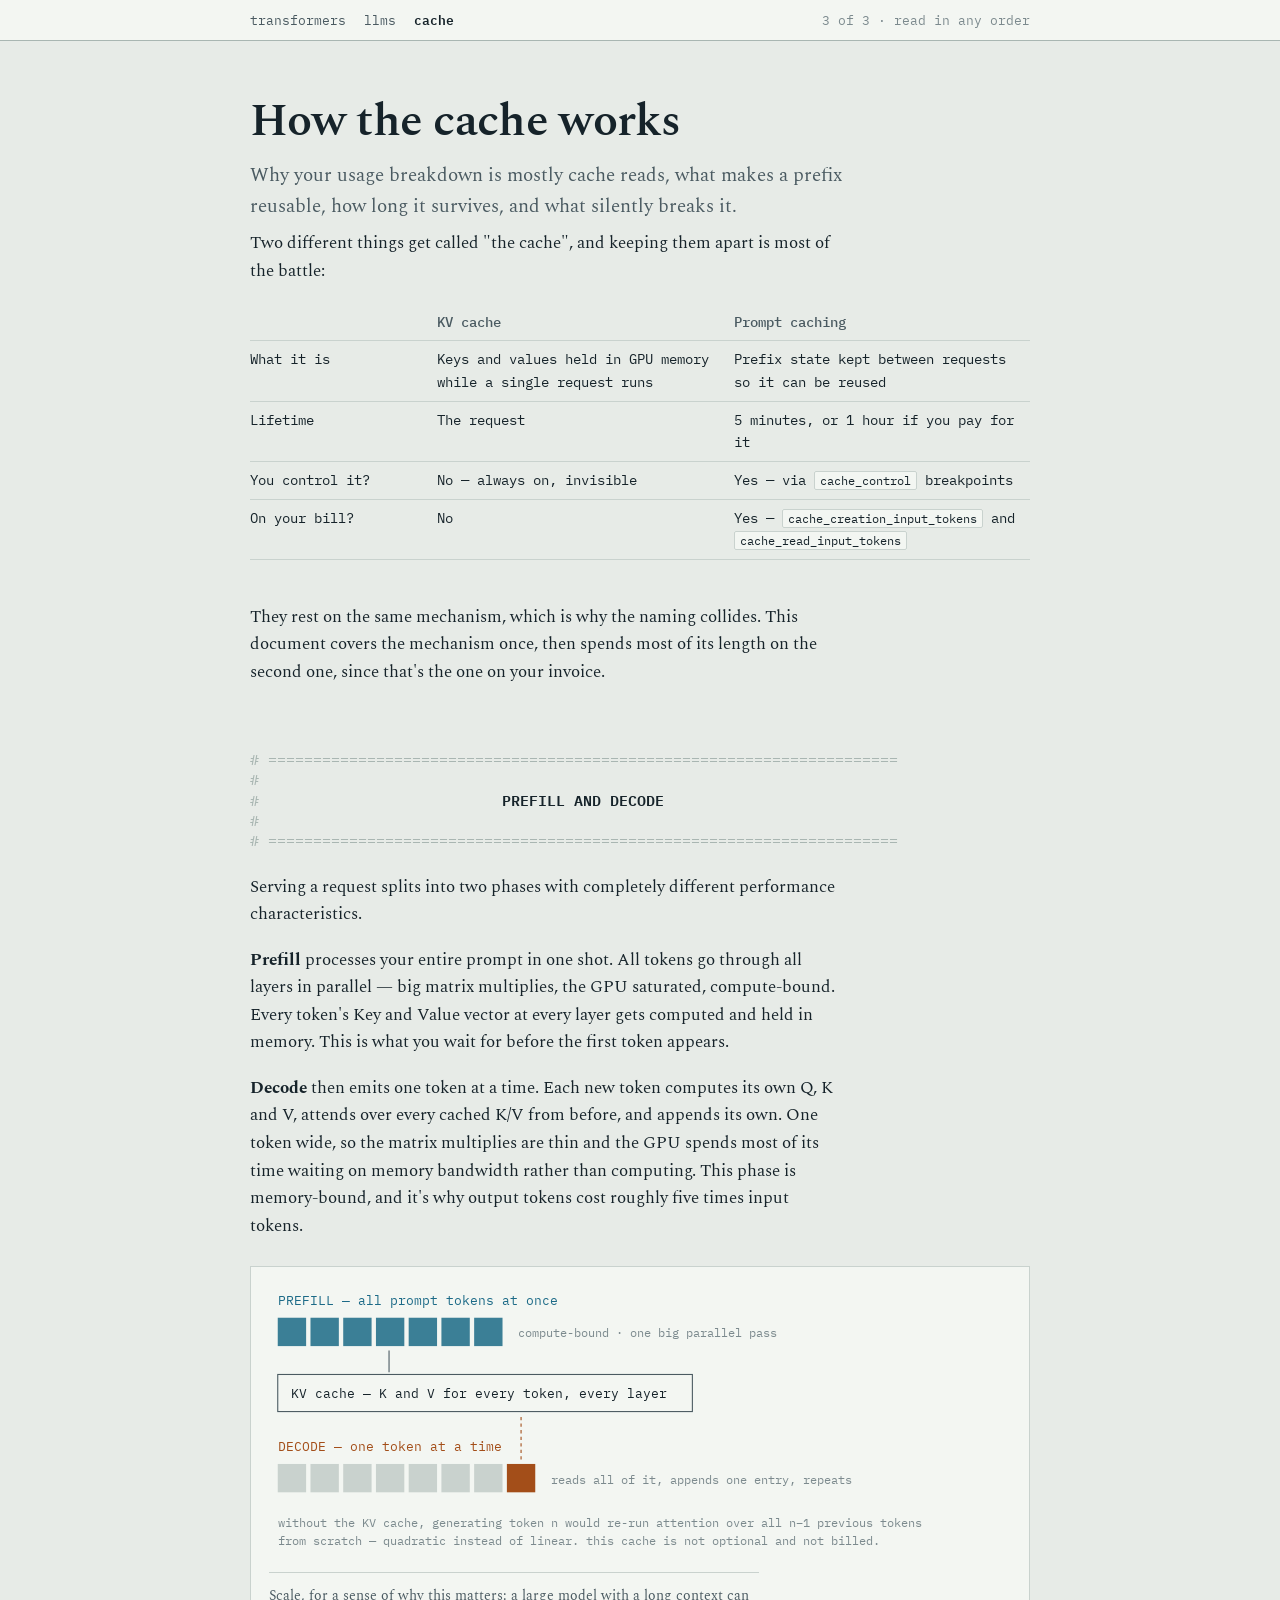
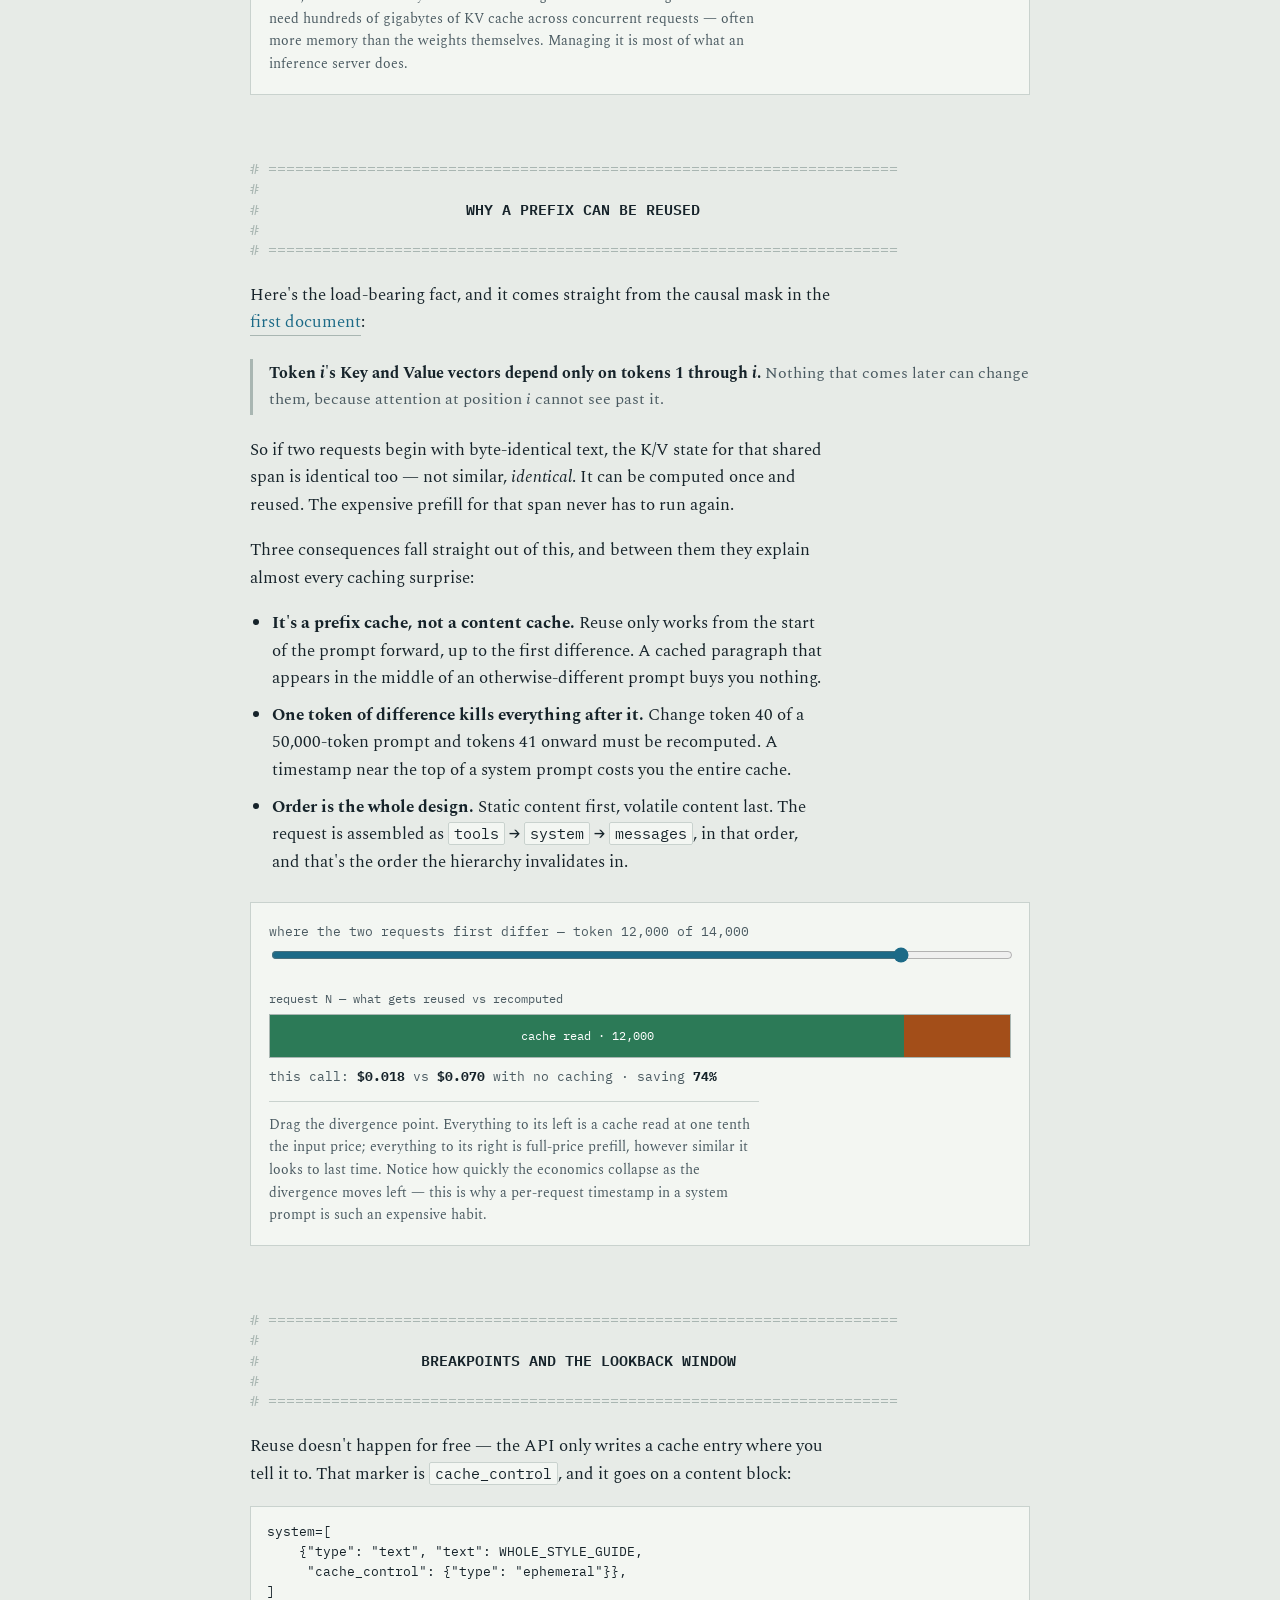
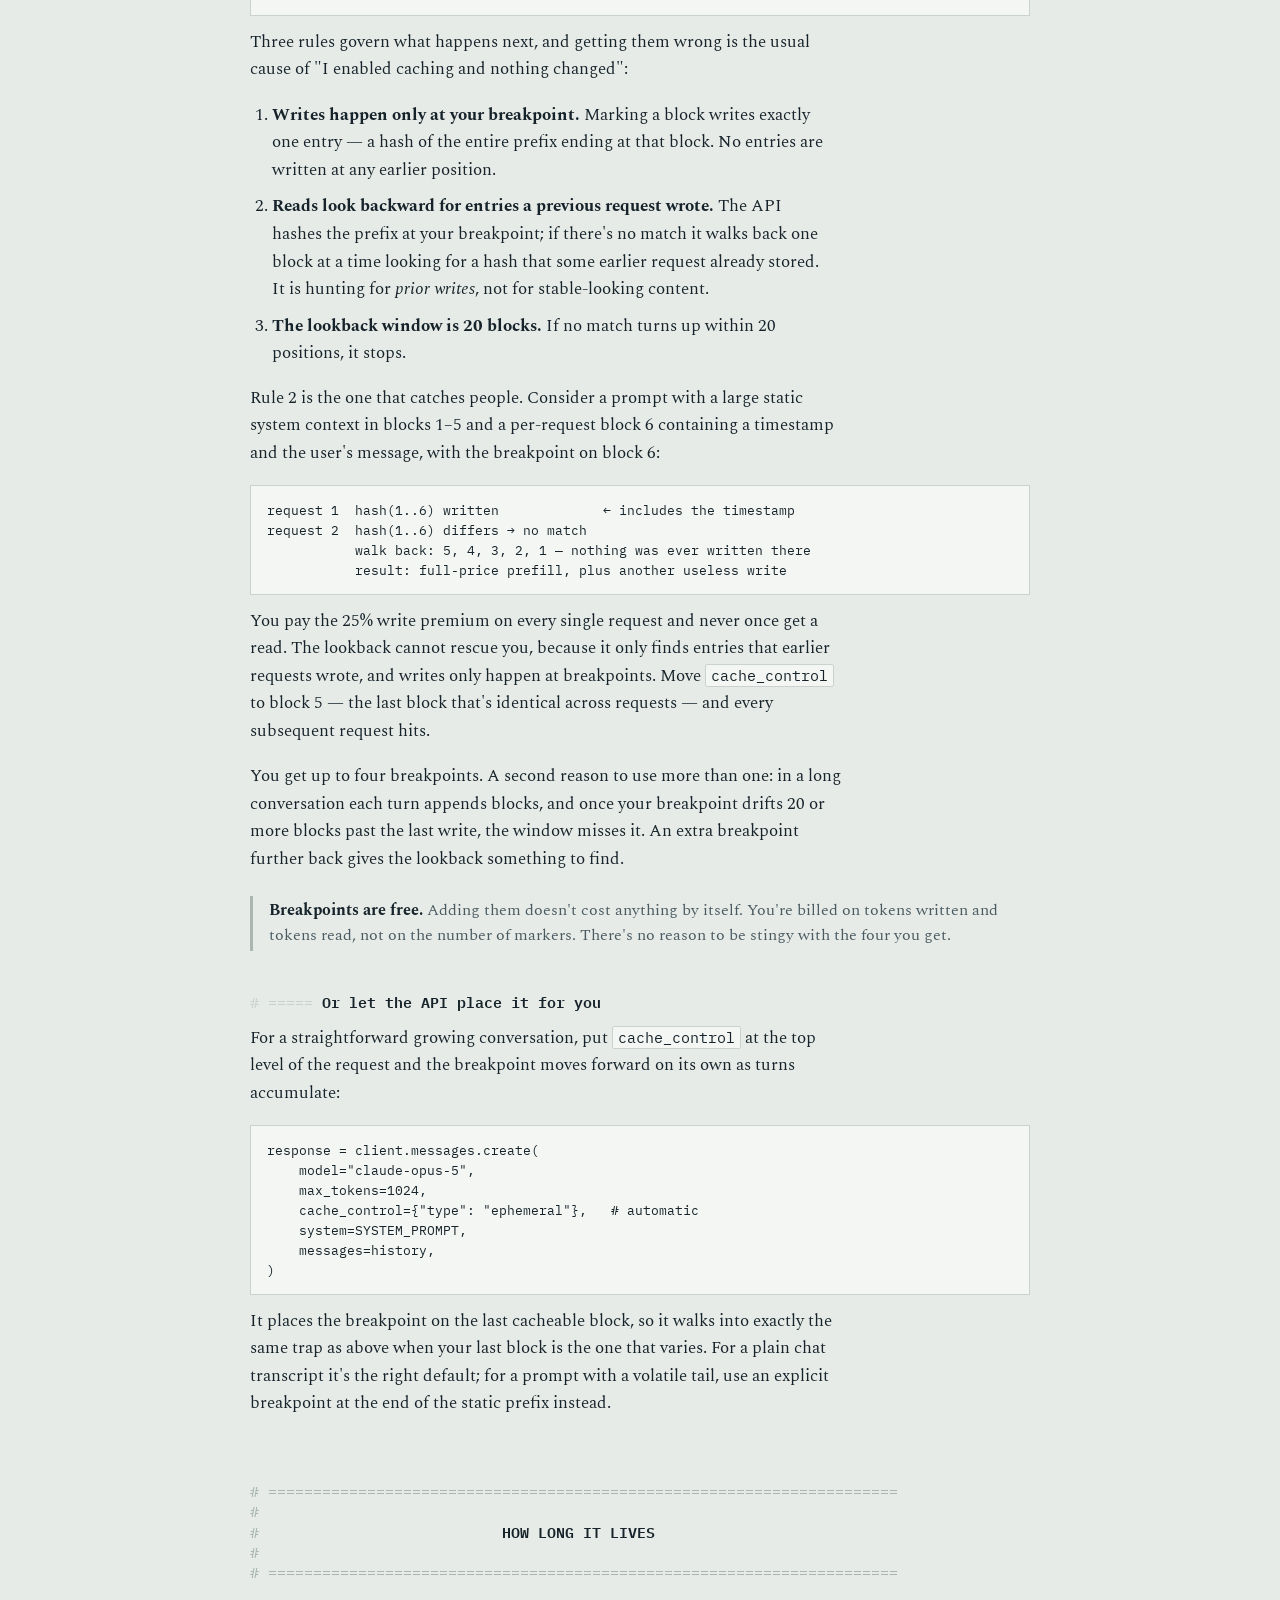
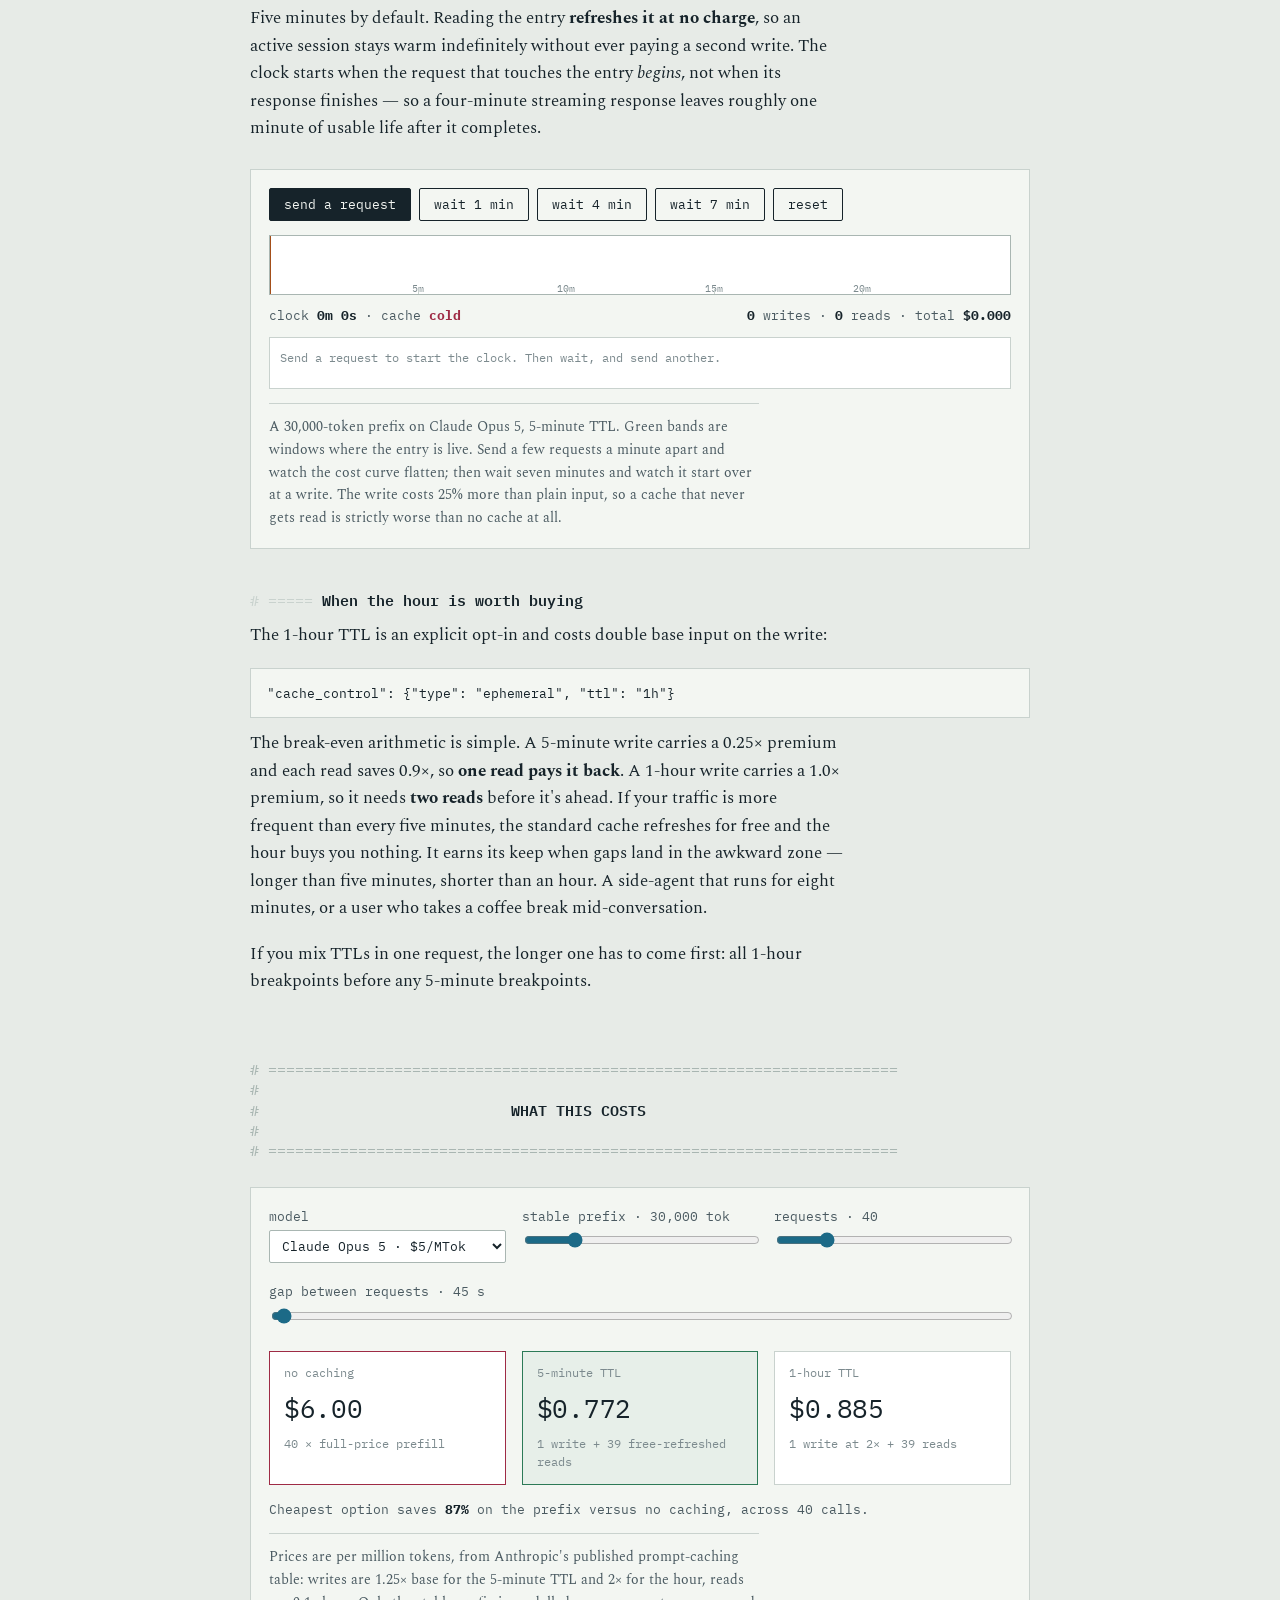
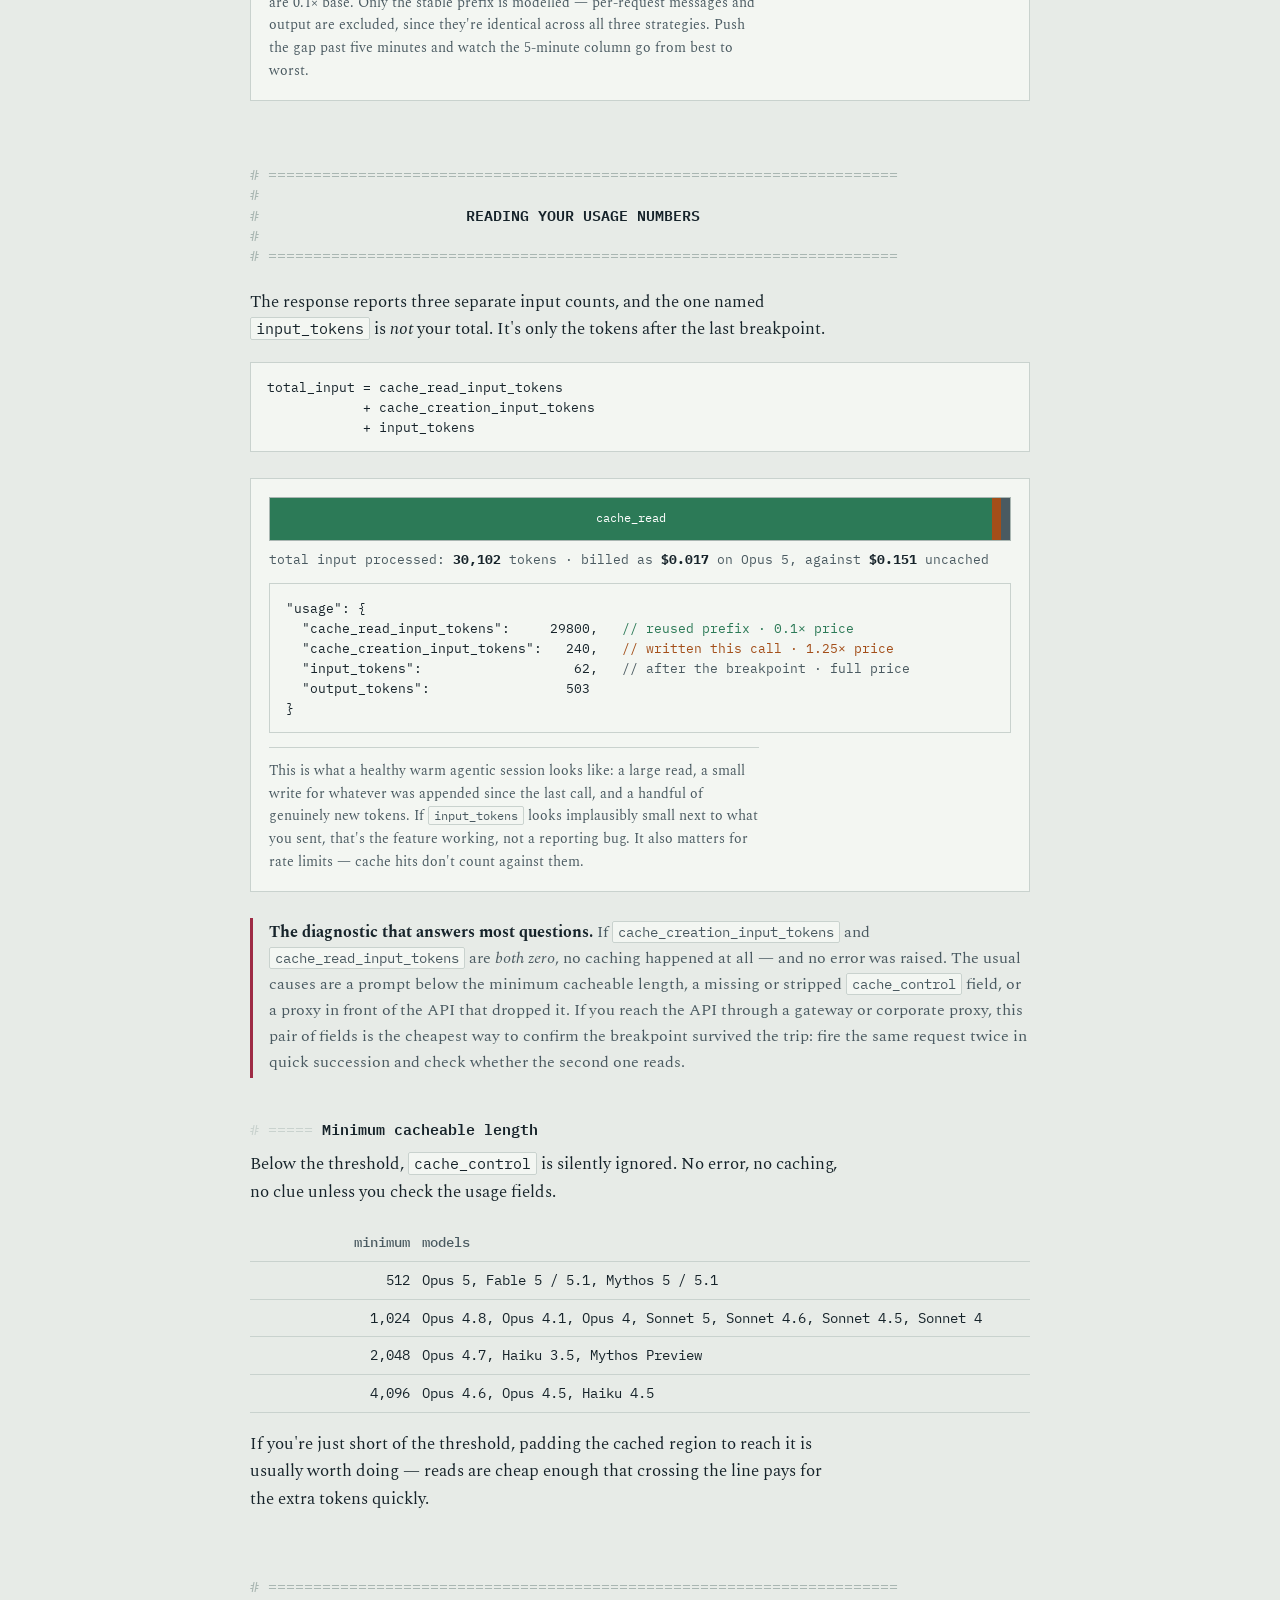
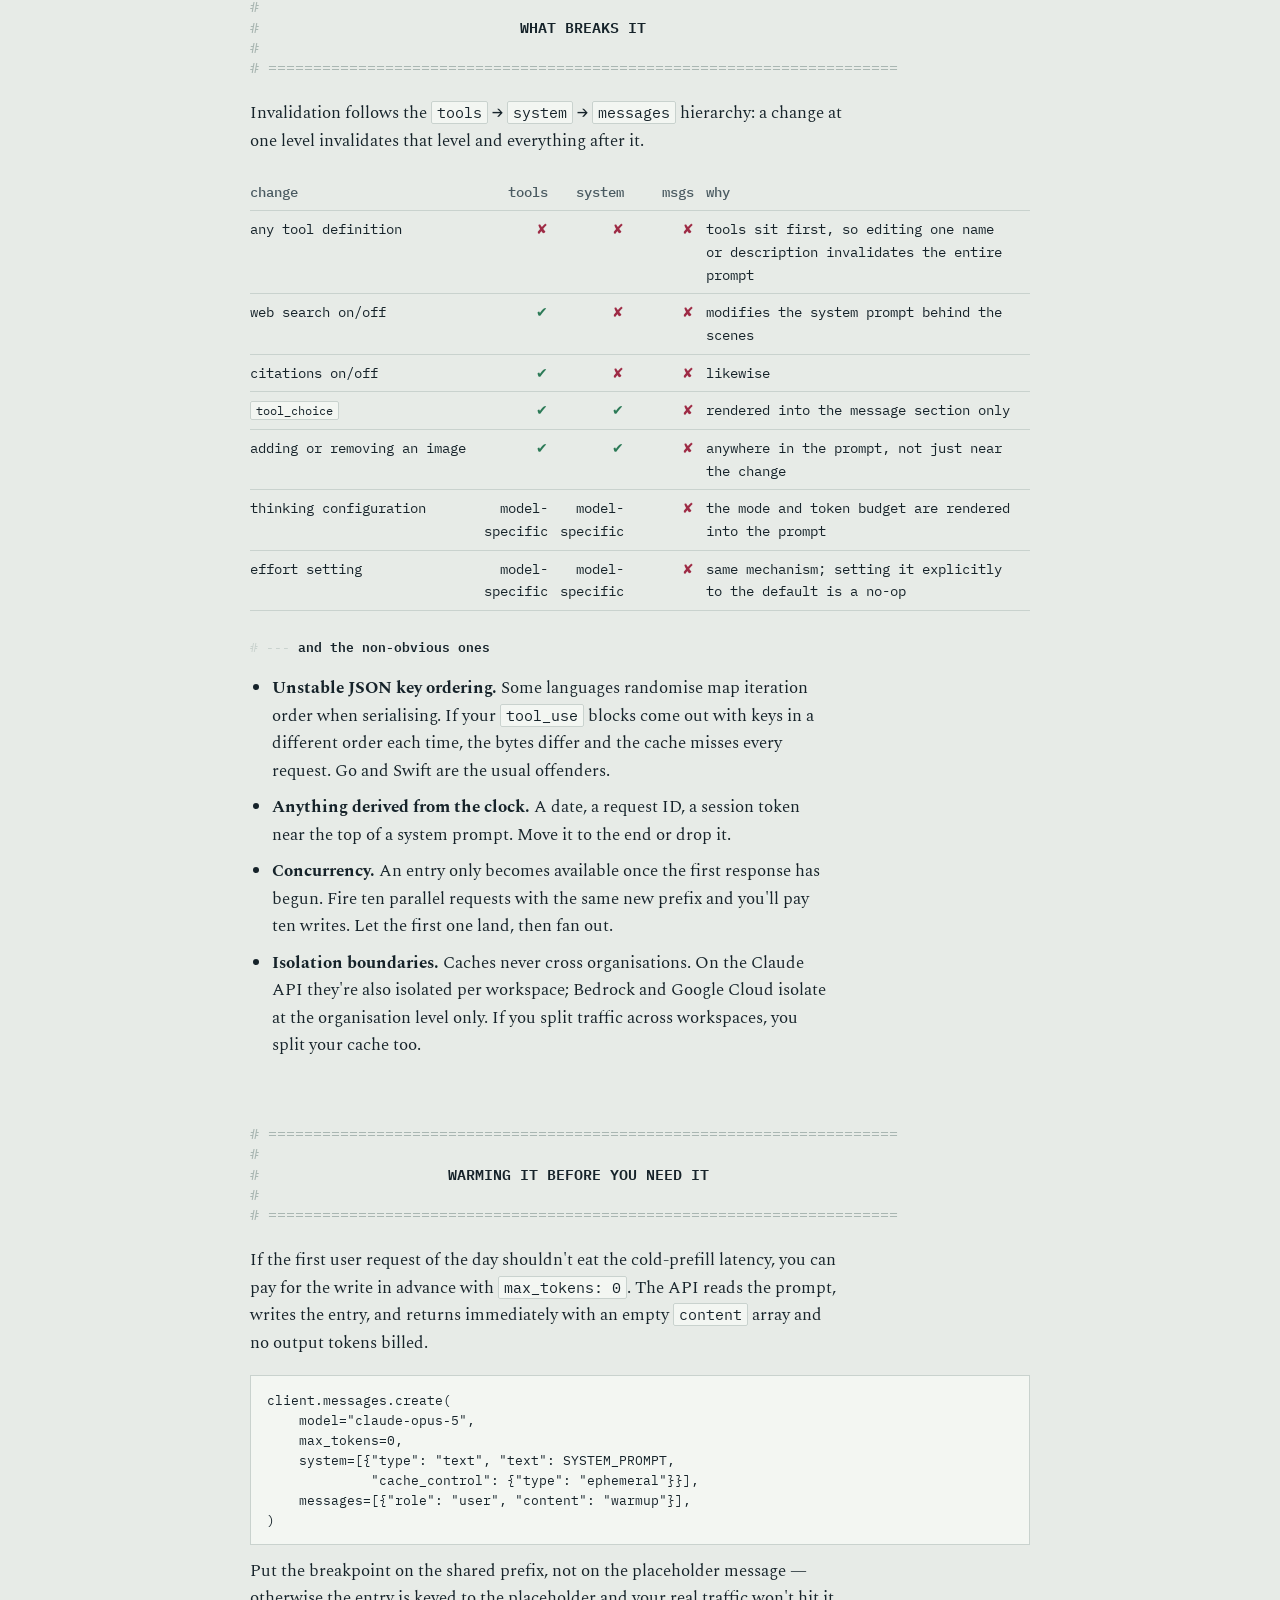
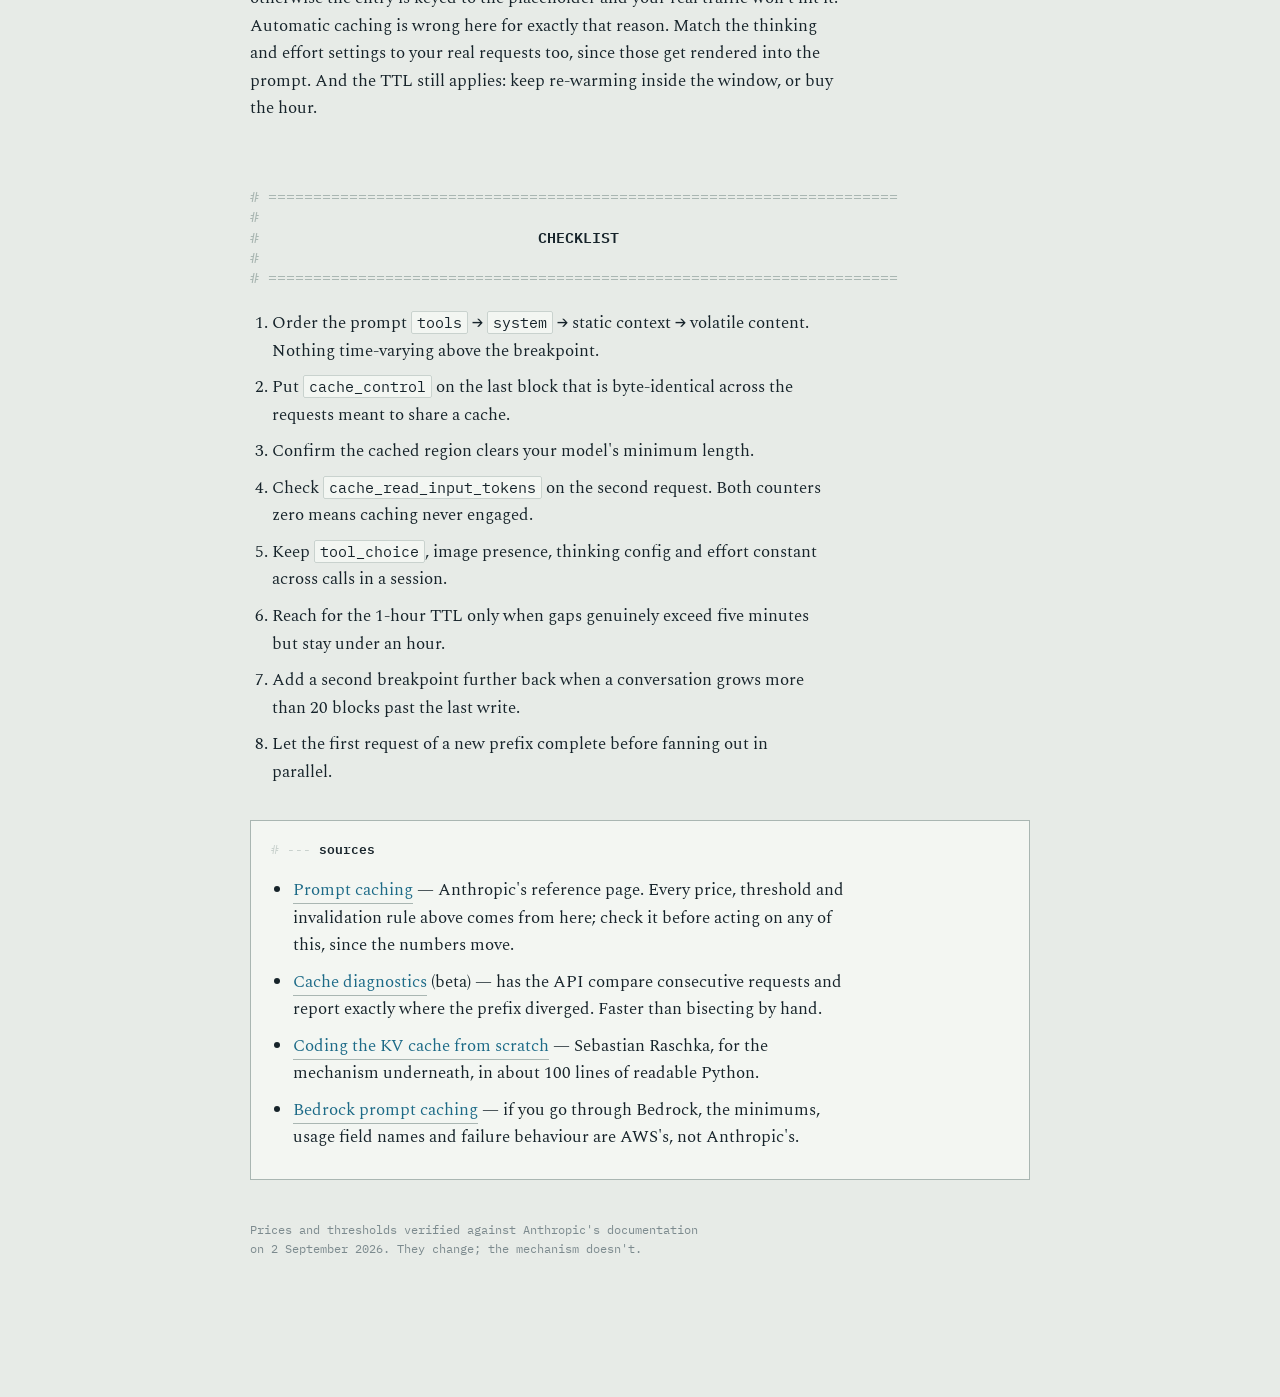
==== cache.html @ 67ba8159 "chore(git): initial commit" ====
<!DOCTYPE html>
<html lang="en">
<head>
<meta charset="utf-8">
<meta name="viewport" content="width=device-width, initial-scale=1">
<title>How the cache works</title>
<link rel="preconnect" href="https://fonts.googleapis.com">
<link rel="preconnect" href="https://fonts.gstatic.com" crossorigin>
<link href="https://fonts.googleapis.com/css2?family=IBM+Plex+Mono:wght@400;500;600&family=Spectral:ital,wght@0,400;0,600;1,400&display=swap" rel="stylesheet">
<style>
:root{
  --paper:#E7EBE7; --card:#F3F6F2; --ink:#16232A; --soft:#4A5A61; --faint:#7C8A8E;
  --rule:#A9B6B2; --rule-2:#C9D2CE;
  --q:#1C6A87; --k:#A34E19; --v:#5A4789; --hit:#2C7A57; --warn:#9E2B45;
}
*{box-sizing:border-box}
html{-webkit-text-size-adjust:100%}
body{margin:0;background:var(--paper);color:var(--ink);font-family:Spectral,"Iowan Old Style",Georgia,serif;font-size:17px;line-height:1.62}
.wrap{max-width:820px;margin:0 auto;padding:0 20px 120px}
a{color:var(--q);text-decoration:none;border-bottom:1px solid var(--rule)}
a:hover{border-bottom-color:var(--q)}
a:focus-visible,button:focus-visible,input:focus-visible,select:focus-visible{outline:2px solid var(--q);outline-offset:2px}
.bar{border-bottom:1px solid var(--rule);background:var(--card);font-family:"IBM Plex Mono",ui-monospace,monospace;font-size:12.5px}
.bar .inner{max-width:820px;margin:0 auto;padding:10px 20px;display:flex;gap:18px;flex-wrap:wrap;align-items:baseline}
.bar a{border:0;color:var(--soft)}
.bar a[aria-current]{color:var(--ink);font-weight:600}
.bar a:hover{color:var(--q)}
.bar .who{margin-left:auto;color:var(--faint)}
header.title{padding:56px 0 8px}
header.title h1{font-size:clamp(30px,6.2vw,46px);line-height:1.08;margin:0 0 14px;font-weight:600;letter-spacing:-.015em}
header.title p.stand{font-size:19px;color:var(--soft);margin:0;max-width:60ch}
.bannerwrap{container-type:inline-size;margin:64px 0 22px}
h2 .art{display:block;font-family:"IBM Plex Mono",ui-monospace,monospace;font-size:clamp(6px,2.24cqw,15px);line-height:1.35;color:var(--rule);white-space:pre;margin:0;font-weight:400}
h2 .art b{color:var(--ink);font-weight:600}
h2{margin:0;font-weight:400}
h3{font-family:"IBM Plex Mono",ui-monospace,monospace;font-weight:600;font-size:14.5px;color:var(--ink);margin:40px 0 10px}
h3::before{content:"# ===== ";color:var(--rule-2);font-weight:400}
h4{font-family:"IBM Plex Mono",ui-monospace,monospace;font-size:13px;font-weight:600;margin:26px 0 8px}
h4::before{content:"# --- ";color:var(--rule-2);font-weight:400}
p{margin:0 0 18px;max-width:66ch}
ul,ol{max-width:64ch;padding-left:22px}
li{margin-bottom:9px}
code{font-family:"IBM Plex Mono",ui-monospace,monospace;font-size:.87em;background:var(--card);padding:1px 5px;border:1px solid var(--rule-2);border-radius:2px}
pre{font-family:"IBM Plex Mono",ui-monospace,monospace;font-size:12.5px;line-height:1.6;background:var(--card);border:1px solid var(--rule-2);padding:14px 16px;overflow-x:auto}
pre code{background:none;border:0;padding:0;font-size:inherit}
.sr{position:absolute;width:1px;height:1px;overflow:hidden;clip:rect(0 0 0 0);white-space:nowrap}
figure{margin:26px 0;background:var(--card);border:1px solid var(--rule-2);padding:18px}
figcaption{font-size:14px;color:var(--soft);margin-top:14px;padding-top:12px;border-top:1px solid var(--rule-2);max-width:70ch}
.mono{font-family:"IBM Plex Mono",ui-monospace,monospace}
.note{border-left:3px solid var(--rule);padding:2px 0 2px 16px;color:var(--soft);font-size:16px;margin:22px 0}
.note strong{color:var(--ink)}
.note.hot{border-left-color:var(--warn)}
.btn{font-family:"IBM Plex Mono",ui-monospace,monospace;font-size:13px;border:1px solid var(--ink);background:var(--ink);color:var(--card);padding:7px 14px;cursor:pointer;border-radius:2px}
.btn.ghost{background:transparent;color:var(--ink)}
.row{display:flex;gap:8px;flex-wrap:wrap;align-items:center;margin-bottom:14px}
label.sl{display:block;font-family:"IBM Plex Mono",ui-monospace,monospace;font-size:12.5px;color:var(--soft);margin-bottom:4px}
input[type=range]{width:100%;accent-color:var(--q)}
select,input[type=number]{font-family:"IBM Plex Mono",ui-monospace,monospace;font-size:13px;padding:6px 8px;border:1px solid var(--rule);background:#fff;border-radius:2px;color:var(--ink)}
table{border-collapse:collapse;width:100%;font-size:14px;font-family:"IBM Plex Mono",ui-monospace,monospace}
th,td{text-align:left;padding:7px 12px 7px 0;border-bottom:1px solid var(--rule-2);vertical-align:top}
th{color:var(--soft);font-weight:500}
td.num,th.num{text-align:right;font-variant-numeric:tabular-nums}
svg{max-width:100%;height:auto;display:block}
@media(prefers-reduced-motion:reduce){*{transition:none!important;animation:none!important}}
.readmore{background:var(--card);border:1px solid var(--rule);padding:18px 20px;margin:34px 0}
.readmore h4{margin-top:0}
.readmore ul{margin-bottom:0}
.grid2{display:grid;grid-template-columns:1fr 1fr;gap:20px}
.grid3{display:grid;grid-template-columns:repeat(3,1fr);gap:16px}
@media(max-width:620px){.grid2,.grid3{grid-template-columns:1fr}}
.tblscroll{overflow-x:auto;-webkit-overflow-scrolling:touch;margin-bottom:18px}
@media(max-width:660px){table{font-size:12.5px;min-width:440px}}

/* prefix strip */
.strip{display:flex;height:44px;border:1px solid var(--rule);font-family:"IBM Plex Mono",ui-monospace,monospace;font-size:11.5px;margin-bottom:8px}
.strip div{display:flex;align-items:center;justify-content:center;overflow:hidden;white-space:nowrap;color:#fff;transition:flex-grow .25s ease}
.striplbl{font-family:"IBM Plex Mono",ui-monospace,monospace;font-size:12px;color:var(--soft);margin-bottom:6px}

/* ttl sim */
.tl{position:relative;height:60px;border:1px solid var(--rule);background:#fff;overflow:hidden;margin-bottom:10px}
.tl .warm{position:absolute;top:0;bottom:0;background:rgba(44,122,87,.16)}
.tl .ev{position:absolute;top:0;bottom:0;width:2px;background:var(--ink)}
.tl .ev.miss{background:var(--warn)}
.tl .ev.hit{background:var(--hit)}
.tl .now{position:absolute;top:0;bottom:0;width:1px;background:var(--k)}
.tl .axis{position:absolute;bottom:0;left:0;right:0;height:15px;font-family:"IBM Plex Mono",monospace;font-size:10px;color:var(--faint)}
.tl .axis span{position:absolute;top:2px;transform:translateX(-50%)}
.tl .axis i{position:absolute;bottom:0;width:1px;height:5px;background:var(--rule-2)}
.log{font-family:"IBM Plex Mono",ui-monospace,monospace;font-size:12px;min-height:52px;max-height:150px;overflow-y:auto;border:1px solid var(--rule-2);background:#fff;padding:8px 10px;color:var(--faint)}
.log div{padding:2px 0;border-bottom:1px solid #EEF2EE}
.log .h{color:var(--hit)}
.log .m{color:var(--warn)}
.stat{font-family:"IBM Plex Mono",ui-monospace,monospace;font-size:12.5px;color:var(--soft)}
.stat b{color:var(--ink);font-variant-numeric:tabular-nums}
.big{font-family:"IBM Plex Mono",ui-monospace,monospace;font-size:26px;font-variant-numeric:tabular-nums;letter-spacing:-.01em}
.kpi{border:1px solid var(--rule-2);background:#fff;padding:12px 14px}
.kpi .lab{font-family:"IBM Plex Mono",ui-monospace,monospace;font-size:11.5px;color:var(--faint);margin-bottom:4px}
.kpi.win{border-color:var(--hit);background:rgba(44,122,87,.06)}
.kpi.bad{border-color:var(--warn)}
mark{background:rgba(44,122,87,.22);color:inherit;padding:0 2px}
mark.f{background:rgba(163,78,25,.22)}
</style>
</head>
<body>

<nav class="bar"><div class="inner">
  <a href="transformers.html">transformers</a>
  <a href="llms.html">llms</a>
  <a href="cache.html" aria-current="page">cache</a>
  <span class="who">3 of 3 &#183; read in any order</span>
</div></nav>

<div class="wrap">

<header class="title">
  <h1>How the cache works</h1>
  <p class="stand">Why your usage breakdown is mostly cache reads, what makes a prefix reusable, how long it survives, and what silently breaks it.</p>
</header>

<p>Two different things get called "the cache", and keeping them apart is most of the battle:</p>

<table style="margin-bottom:26px">
<thead><tr><th style="width:24%"></th><th style="width:38%">KV cache</th><th>Prompt caching</th></tr></thead>
<tbody>
<tr><td>What it is</td><td>Keys and values held in GPU memory while a single request runs</td><td>Prefix state kept between requests so it can be reused</td></tr>
<tr><td>Lifetime</td><td>The request</td><td>5 minutes, or 1 hour if you pay for it</td></tr>
<tr><td>You control it?</td><td>No &#8212; always on, invisible</td><td>Yes &#8212; via <code>cache_control</code> breakpoints</td></tr>
<tr><td>On your bill?</td><td>No</td><td>Yes &#8212; <code>cache_creation_input_tokens</code> and <code>cache_read_input_tokens</code></td></tr>
</tbody>
</table>

<p>They rest on the same mechanism, which is why the naming collides. This document covers the mechanism once, then spends most of its length on the second one, since that's the one on your invoice.</p>

<div class="bannerwrap"><h2>
<span class="sr">Prefill and decode</span>
<span class="art" aria-hidden="true"></span></h2></div>

<p>Serving a request splits into two phases with completely different performance characteristics.</p>

<p><strong>Prefill</strong> processes your entire prompt in one shot. All tokens go through all layers in parallel — big matrix multiplies, the GPU saturated, compute-bound. Every token's Key and Value vector at every layer gets computed and held in memory. This is what you wait for before the first token appears.</p>

<p><strong>Decode</strong> then emits one token at a time. Each new token computes its own Q, K and V, attends over every cached K/V from before, and appends its own. One token wide, so the matrix multiplies are thin and the GPU spends most of its time waiting on memory bandwidth rather than computing. This phase is memory-bound, and it's why output tokens cost roughly five times input tokens.</p>

<figure>
<svg viewBox="0 0 680 250" role="img" aria-label="Prefill processes the whole prompt in parallel and fills the KV cache; decode then generates one token at a time reading from it">
  <text x="8" y="18" font-family="IBM Plex Mono, monospace" font-size="12" fill="#1C6A87">PREFILL &#8212; all prompt tokens at once</text>
  <g>
    <rect x="8" y="30" width="26" height="26" fill="#1C6A87" opacity=".85"/>
    <rect x="38" y="30" width="26" height="26" fill="#1C6A87" opacity=".85"/>
    <rect x="68" y="30" width="26" height="26" fill="#1C6A87" opacity=".85"/>
    <rect x="98" y="30" width="26" height="26" fill="#1C6A87" opacity=".85"/>
    <rect x="128" y="30" width="26" height="26" fill="#1C6A87" opacity=".85"/>
    <rect x="158" y="30" width="26" height="26" fill="#1C6A87" opacity=".85"/>
    <rect x="188" y="30" width="26" height="26" fill="#1C6A87" opacity=".85"/>
  </g>
  <text x="228" y="48" font-family="IBM Plex Mono, monospace" font-size="11" fill="#7C8A8E">compute-bound &#183; one big parallel pass</text>

  <path d="M110,60 L110,80" stroke="#4A5A61" fill="none"/>
  <rect x="8" y="82" width="380" height="34" fill="#F3F6F2" stroke="#4A5A61"/>
  <text x="20" y="104" font-family="IBM Plex Mono, monospace" font-size="12" fill="#16232A">KV cache &#8212; K and V for every token, every layer</text>

  <text x="8" y="152" font-family="IBM Plex Mono, monospace" font-size="12" fill="#A34E19">DECODE &#8212; one token at a time</text>
  <g>
    <rect x="8" y="164" width="26" height="26" fill="#C9D2CE"/>
    <rect x="38" y="164" width="26" height="26" fill="#C9D2CE"/>
    <rect x="68" y="164" width="26" height="26" fill="#C9D2CE"/>
    <rect x="98" y="164" width="26" height="26" fill="#C9D2CE"/>
    <rect x="128" y="164" width="26" height="26" fill="#C9D2CE"/>
    <rect x="158" y="164" width="26" height="26" fill="#C9D2CE"/>
    <rect x="188" y="164" width="26" height="26" fill="#C9D2CE"/>
    <rect x="218" y="164" width="26" height="26" fill="#A34E19"/>
  </g>
  <path d="M231,160 L231,120" stroke="#A34E19" fill="none" stroke-dasharray="3 3"/>
  <text x="258" y="182" font-family="IBM Plex Mono, monospace" font-size="11" fill="#7C8A8E">reads all of it, appends one entry, repeats</text>
  <text x="8" y="222" font-family="IBM Plex Mono, monospace" font-size="11" fill="#7C8A8E">without the KV cache, generating token n would re-run attention over all n&#8722;1 previous tokens</text>
  <text x="8" y="238" font-family="IBM Plex Mono, monospace" font-size="11" fill="#7C8A8E">from scratch &#8212; quadratic instead of linear. this cache is not optional and not billed.</text>
</svg>
<figcaption>Scale, for a sense of why this matters: a large model with a long context can need hundreds of gigabytes of KV cache across concurrent requests &#8212; often more memory than the weights themselves. Managing it is most of what an inference server does.</figcaption>
</figure>

<div class="bannerwrap"><h2>
<span class="sr">Why a prefix can be reused</span>
<span class="art" aria-hidden="true"></span></h2></div>

<p>Here's the load-bearing fact, and it comes straight from the causal mask in the <a href="transformers.html">first document</a>:</p>

<div class="note"><strong>Token <em>i</em>'s Key and Value vectors depend only on tokens 1 through <em>i</em>.</strong> Nothing that comes later can change them, because attention at position <em>i</em> cannot see past it.</div>

<p>So if two requests begin with byte-identical text, the K/V state for that shared span is identical too — not similar, <em>identical</em>. It can be computed once and reused. The expensive prefill for that span never has to run again.</p>

<p>Three consequences fall straight out of this, and between them they explain almost every caching surprise:</p>

<ul>
  <li><strong>It's a prefix cache, not a content cache.</strong> Reuse only works from the start of the prompt forward, up to the first difference. A cached paragraph that appears in the middle of an otherwise-different prompt buys you nothing.</li>
  <li><strong>One token of difference kills everything after it.</strong> Change token 40 of a 50,000-token prompt and tokens 41 onward must be recomputed. A timestamp near the top of a system prompt costs you the entire cache.</li>
  <li><strong>Order is the whole design.</strong> Static content first, volatile content last. The request is assembled as <code>tools</code> → <code>system</code> → <code>messages</code>, in that order, and that's the order the hierarchy invalidates in.</li>
</ul>

<figure>
  <label class="sl" for="div">where the two requests first differ &#8212; <span id="divV" class="mono">token 12,000 of 14,000</span></label>
  <input type="range" id="div" min="0" max="14000" step="250" value="12000">
  <div style="margin-top:16px">
    <div class="striplbl">request N &#8212; what gets reused vs recomputed</div>
    <div class="strip" id="stripA"></div>
    <div class="stat" id="stripStat"></div>
  </div>
  <figcaption>Drag the divergence point. Everything to its left is a cache read at one tenth the input price; everything to its right is full-price prefill, however similar it looks to last time. Notice how quickly the economics collapse as the divergence moves left &#8212; this is why a per-request timestamp in a system prompt is such an expensive habit.</figcaption>
</figure>

<div class="bannerwrap"><h2>
<span class="sr">Breakpoints and the lookback window</span>
<span class="art" aria-hidden="true"></span></h2></div>

<p>Reuse doesn't happen for free — the API only writes a cache entry where you tell it to. That marker is <code>cache_control</code>, and it goes on a content block:</p>

<pre><code>system=[
    {"type": "text", "text": WHOLE_STYLE_GUIDE,
     "cache_control": {"type": "ephemeral"}},
]</code></pre>

<p>Three rules govern what happens next, and getting them wrong is the usual cause of "I enabled caching and nothing changed":</p>

<ol>
  <li><strong>Writes happen only at your breakpoint.</strong> Marking a block writes exactly one entry — a hash of the entire prefix ending at that block. No entries are written at any earlier position.</li>
  <li><strong>Reads look backward for entries a previous request wrote.</strong> The API hashes the prefix at your breakpoint; if there's no match it walks back one block at a time looking for a hash that some earlier request already stored. It is hunting for <em>prior writes</em>, not for stable-looking content.</li>
  <li><strong>The lookback window is 20 blocks.</strong> If no match turns up within 20 positions, it stops.</li>
</ol>

<p>Rule 2 is the one that catches people. Consider a prompt with a large static system context in blocks 1–5 and a per-request block 6 containing a timestamp and the user's message, with the breakpoint on block 6:</p>

<pre><code>request 1  hash(1..6) written             &#8592; includes the timestamp
request 2  hash(1..6) differs &#8594; no match
           walk back: 5, 4, 3, 2, 1 &#8212; nothing was ever written there
           result: full-price prefill, plus another useless write</code></pre>

<p>You pay the 25% write premium on every single request and never once get a read. The lookback cannot rescue you, because it only finds entries that earlier requests wrote, and writes only happen at breakpoints. Move <code>cache_control</code> to block 5 — the last block that's identical across requests — and every subsequent request hits.</p>

<p>You get up to four breakpoints. A second reason to use more than one: in a long conversation each turn appends blocks, and once your breakpoint drifts 20 or more blocks past the last write, the window misses it. An extra breakpoint further back gives the lookback something to find.</p>

<div class="note"><strong>Breakpoints are free.</strong> Adding them doesn't cost anything by itself. You're billed on tokens written and tokens read, not on the number of markers. There's no reason to be stingy with the four you get.</div>

<h3>Or let the API place it for you</h3>

<p>For a straightforward growing conversation, put <code>cache_control</code> at the top level of the request and the breakpoint moves forward on its own as turns accumulate:</p>

<pre><code>response = client.messages.create(
    model="claude-opus-5",
    max_tokens=1024,
    cache_control={"type": "ephemeral"},   # automatic
    system=SYSTEM_PROMPT,
    messages=history,
)</code></pre>

<p>It places the breakpoint on the last cacheable block, so it walks into exactly the same trap as above when your last block is the one that varies. For a plain chat transcript it's the right default; for a prompt with a volatile tail, use an explicit breakpoint at the end of the static prefix instead.</p>

<div class="bannerwrap"><h2>
<span class="sr">How long it lives</span>
<span class="art" aria-hidden="true"></span></h2></div>

<p>Five minutes by default. Reading the entry <strong>refreshes it at no charge</strong>, so an active session stays warm indefinitely without ever paying a second write. The clock starts when the request that touches the entry <em>begins</em>, not when its response finishes — so a four-minute streaming response leaves roughly one minute of usable life after it completes.</p>

<figure>
  <div class="row">
    <button class="btn" id="send">send a request</button>
    <button class="btn ghost" data-adv="60">wait 1 min</button>
    <button class="btn ghost" data-adv="240">wait 4 min</button>
    <button class="btn ghost" data-adv="420">wait 7 min</button>
    <button class="btn ghost" id="simReset">reset</button>
  </div>
  <div class="tl" id="tl"><div class="axis" id="axis"></div></div>
  <div class="grid2" style="gap:14px;margin-bottom:12px">
    <div class="stat" id="simState"></div>
    <div class="stat" id="simCost" style="text-align:right"></div>
  </div>
  <div class="log" id="log"><div style="border:0">Send a request to start the clock. Then wait, and send another.</div></div>
  <figcaption>A 30,000-token prefix on Claude Opus 5, 5-minute TTL. Green bands are windows where the entry is live. Send a few requests a minute apart and watch the cost curve flatten; then wait seven minutes and watch it start over at a write. The write costs 25% more than plain input, so a cache that never gets read is strictly worse than no cache at all.</figcaption>
</figure>

<h3>When the hour is worth buying</h3>

<p>The 1-hour TTL is an explicit opt-in and costs double base input on the write:</p>

<pre><code>"cache_control": {"type": "ephemeral", "ttl": "1h"}</code></pre>

<p>The break-even arithmetic is simple. A 5-minute write carries a 0.25× premium and each read saves 0.9×, so <strong>one read pays it back</strong>. A 1-hour write carries a 1.0× premium, so it needs <strong>two reads</strong> before it's ahead. If your traffic is more frequent than every five minutes, the standard cache refreshes for free and the hour buys you nothing. It earns its keep when gaps land in the awkward zone — longer than five minutes, shorter than an hour. A side-agent that runs for eight minutes, or a user who takes a coffee break mid-conversation.</p>

<p>If you mix TTLs in one request, the longer one has to come first: all 1-hour breakpoints before any 5-minute breakpoints.</p>

<div class="bannerwrap"><h2>
<span class="sr">What this costs</span>
<span class="art" aria-hidden="true"></span></h2></div>

<figure>
  <div class="grid3" style="margin-bottom:18px">
    <div>
      <label class="sl" for="mdl">model</label>
      <select id="mdl" style="width:100%">
        <option value="5,6.25,10,0.5">Claude Opus 5 &#183; $5/MTok</option>
        <option value="5,6.25,10,0.5">Claude Opus 4.8 &#183; $5/MTok</option>
        <option value="2,2.5,4,0.2">Claude Sonnet 5 &#183; $2/MTok</option>
        <option value="1,1.25,2,0.1">Claude Haiku 4.5 &#183; $1/MTok</option>
      </select>
    </div>
    <div>
      <label class="sl" for="pfx">stable prefix &#183; <span id="pfxV" class="mono">30,000</span> tok</label>
      <input type="range" id="pfx" min="1000" max="150000" step="1000" value="30000">
    </div>
    <div>
      <label class="sl" for="nreq">requests &#183; <span id="nreqV" class="mono">40</span></label>
      <input type="range" id="nreq" min="2" max="200" step="1" value="40">
    </div>
  </div>
  <div style="margin-bottom:18px">
    <label class="sl" for="gap">gap between requests &#183; <span id="gapV" class="mono">45 s</span></label>
    <input type="range" id="gap" min="5" max="5400" step="5" value="45">
  </div>

  <div class="grid3" id="kpis"></div>
  <div class="stat" id="calcNote" style="margin-top:14px"></div>

  <figcaption>Prices are per million tokens, from Anthropic's published prompt-caching table: writes are 1.25&#215; base for the 5-minute TTL and 2&#215; for the hour, reads are 0.1&#215; base. Only the stable prefix is modelled &#8212; per-request messages and output are excluded, since they're identical across all three strategies. Push the gap past five minutes and watch the 5-minute column go from best to worst.</figcaption>
</figure>

<div class="bannerwrap"><h2>
<span class="sr">Reading your usage numbers</span>
<span class="art" aria-hidden="true"></span></h2></div>

<p>The response reports three separate input counts, and the one named <code>input_tokens</code> is <em>not</em> your total. It's only the tokens after the last breakpoint.</p>

<pre><code>total_input = cache_read_input_tokens
            + cache_creation_input_tokens
            + input_tokens</code></pre>

<figure>
  <div class="strip" id="usageStrip"></div>
  <div class="stat" id="usageStat" style="margin-bottom:14px"></div>
<pre style="margin:0"><code>"usage": {
  "cache_read_input_tokens":     29800,   <span style="color:#2C7A57">// reused prefix &#183; 0.1&#215; price</span>
  "cache_creation_input_tokens":   240,   <span style="color:#A34E19">// written this call &#183; 1.25&#215; price</span>
  "input_tokens":                   62,   <span style="color:#4A5A61">// after the breakpoint &#183; full price</span>
  "output_tokens":                 503
}</code></pre>
  <figcaption>This is what a healthy warm agentic session looks like: a large read, a small write for whatever was appended since the last call, and a handful of genuinely new tokens. If <code>input_tokens</code> looks implausibly small next to what you sent, that's the feature working, not a reporting bug. It also matters for rate limits &#8212; cache hits don't count against them.</figcaption>
</figure>

<div class="note hot"><strong>The diagnostic that answers most questions.</strong> If <code>cache_creation_input_tokens</code> and <code>cache_read_input_tokens</code> are <em>both zero</em>, no caching happened at all &#8212; and no error was raised. The usual causes are a prompt below the minimum cacheable length, a missing or stripped <code>cache_control</code> field, or a proxy in front of the API that dropped it. If you reach the API through a gateway or corporate proxy, this pair of fields is the cheapest way to confirm the breakpoint survived the trip: fire the same request twice in quick succession and check whether the second one reads.</div>

<h3>Minimum cacheable length</h3>

<p>Below the threshold, <code>cache_control</code> is silently ignored. No error, no caching, no clue unless you check the usage fields.</p>

<table>
<thead><tr><th class="num" style="width:22%">minimum</th><th>models</th></tr></thead>
<tbody>
<tr><td class="num">512</td><td>Opus 5, Fable 5 / 5.1, Mythos 5 / 5.1</td></tr>
<tr><td class="num">1,024</td><td>Opus 4.8, Opus 4.1, Opus 4, Sonnet 5, Sonnet 4.6, Sonnet 4.5, Sonnet 4</td></tr>
<tr><td class="num">2,048</td><td>Opus 4.7, Haiku 3.5, Mythos Preview</td></tr>
<tr><td class="num">4,096</td><td>Opus 4.6, Opus 4.5, Haiku 4.5</td></tr>
</tbody>
</table>

<p style="margin-top:14px">If you're just short of the threshold, padding the cached region to reach it is usually worth doing — reads are cheap enough that crossing the line pays for the extra tokens quickly.</p>

<div class="bannerwrap"><h2>
<span class="sr">What breaks it</span>
<span class="art" aria-hidden="true"></span></h2></div>

<p>Invalidation follows the <code>tools</code> → <code>system</code> → <code>messages</code> hierarchy: a change at one level invalidates that level and everything after it.</p>

<table>
<thead><tr><th style="width:30%">change</th><th class="num" style="width:9%">tools</th><th class="num" style="width:9%">system</th><th class="num" style="width:9%">msgs</th><th>why</th></tr></thead>
<tbody>
<tr><td>any tool definition</td><td class="num" style="color:var(--warn)">&#10008;</td><td class="num" style="color:var(--warn)">&#10008;</td><td class="num" style="color:var(--warn)">&#10008;</td><td>tools sit first, so editing one name or description invalidates the entire prompt</td></tr>
<tr><td>web search on/off</td><td class="num" style="color:var(--hit)">&#10004;</td><td class="num" style="color:var(--warn)">&#10008;</td><td class="num" style="color:var(--warn)">&#10008;</td><td>modifies the system prompt behind the scenes</td></tr>
<tr><td>citations on/off</td><td class="num" style="color:var(--hit)">&#10004;</td><td class="num" style="color:var(--warn)">&#10008;</td><td class="num" style="color:var(--warn)">&#10008;</td><td>likewise</td></tr>
<tr><td><code>tool_choice</code></td><td class="num" style="color:var(--hit)">&#10004;</td><td class="num" style="color:var(--hit)">&#10004;</td><td class="num" style="color:var(--warn)">&#10008;</td><td>rendered into the message section only</td></tr>
<tr><td>adding or removing an image</td><td class="num" style="color:var(--hit)">&#10004;</td><td class="num" style="color:var(--hit)">&#10004;</td><td class="num" style="color:var(--warn)">&#10008;</td><td>anywhere in the prompt, not just near the change</td></tr>
<tr><td>thinking configuration</td><td class="num">model-specific</td><td class="num">model-specific</td><td class="num" style="color:var(--warn)">&#10008;</td><td>the mode and token budget are rendered into the prompt</td></tr>
<tr><td>effort setting</td><td class="num">model-specific</td><td class="num">model-specific</td><td class="num" style="color:var(--warn)">&#10008;</td><td>same mechanism; setting it explicitly to the default is a no-op</td></tr>
</tbody>
</table>

<h4>and the non-obvious ones</h4>

<ul>
  <li><strong>Unstable JSON key ordering.</strong> Some languages randomise map iteration order when serialising. If your <code>tool_use</code> blocks come out with keys in a different order each time, the bytes differ and the cache misses every request. Go and Swift are the usual offenders.</li>
  <li><strong>Anything derived from the clock.</strong> A date, a request ID, a session token near the top of a system prompt. Move it to the end or drop it.</li>
  <li><strong>Concurrency.</strong> An entry only becomes available once the first response has begun. Fire ten parallel requests with the same new prefix and you'll pay ten writes. Let the first one land, then fan out.</li>
  <li><strong>Isolation boundaries.</strong> Caches never cross organisations. On the Claude API they're also isolated per workspace; Bedrock and Google Cloud isolate at the organisation level only. If you split traffic across workspaces, you split your cache too.</li>
</ul>

<div class="bannerwrap"><h2>
<span class="sr">Warming it before you need it</span>
<span class="art" aria-hidden="true"></span></h2></div>

<p>If the first user request of the day shouldn't eat the cold-prefill latency, you can pay for the write in advance with <code>max_tokens: 0</code>. The API reads the prompt, writes the entry, and returns immediately with an empty <code>content</code> array and no output tokens billed.</p>

<pre><code>client.messages.create(
    model="claude-opus-5",
    max_tokens=0,
    system=[{"type": "text", "text": SYSTEM_PROMPT,
             "cache_control": {"type": "ephemeral"}}],
    messages=[{"role": "user", "content": "warmup"}],
)</code></pre>

<p>Put the breakpoint on the shared prefix, not on the placeholder message — otherwise the entry is keyed to the placeholder and your real traffic won't hit it. Automatic caching is wrong here for exactly that reason. Match the thinking and effort settings to your real requests too, since those get rendered into the prompt. And the TTL still applies: keep re-warming inside the window, or buy the hour.</p>

<div class="bannerwrap"><h2>
<span class="sr">Checklist</span>
<span class="art" aria-hidden="true"></span></h2></div>

<ol>
  <li>Order the prompt <code>tools</code> → <code>system</code> → static context → volatile content. Nothing time-varying above the breakpoint.</li>
  <li>Put <code>cache_control</code> on the last block that is byte-identical across the requests meant to share a cache.</li>
  <li>Confirm the cached region clears your model's minimum length.</li>
  <li>Check <code>cache_read_input_tokens</code> on the second request. Both counters zero means caching never engaged.</li>
  <li>Keep <code>tool_choice</code>, image presence, thinking config and effort constant across calls in a session.</li>
  <li>Reach for the 1-hour TTL only when gaps genuinely exceed five minutes but stay under an hour.</li>
  <li>Add a second breakpoint further back when a conversation grows more than 20 blocks past the last write.</li>
  <li>Let the first request of a new prefix complete before fanning out in parallel.</li>
</ol>

<div class="readmore">
<h4>sources</h4>
<ul>
  <li><a href="https://platform.claude.com/docs/en/build-with-claude/prompt-caching">Prompt caching</a> &#8212; Anthropic's reference page. Every price, threshold and invalidation rule above comes from here; check it before acting on any of this, since the numbers move.</li>
  <li><a href="https://platform.claude.com/docs/en/build-with-claude/cache-diagnostics">Cache diagnostics</a> (beta) &#8212; has the API compare consecutive requests and report exactly where the prefix diverged. Faster than bisecting by hand.</li>
  <li><a href="https://magazine.sebastianraschka.com/p/coding-the-kv-cache-in-llms">Coding the KV cache from scratch</a> &#8212; Sebastian Raschka, for the mechanism underneath, in about 100 lines of readable Python.</li>
  <li><a href="https://docs.aws.amazon.com/bedrock/latest/userguide/prompt-caching.html">Bedrock prompt caching</a> &#8212; if you go through Bedrock, the minimums, usage field names and failure behaviour are AWS's, not Anthropic's.</li>
</ul>
</div>

<p class="mono" style="font-size:12px;color:var(--faint);margin-top:40px">Prices and thresholds verified against Anthropic's documentation on 2 September 2026. They change; the mechanism doesn't.</p>

</div>

<script>
(function(){
"use strict";

var W = 70;
document.querySelectorAll("h2").forEach(function(h2){
  var t = h2.querySelector(".sr").textContent.toUpperCase();
  var pad = Math.max(0, Math.floor((W - t.length)/2));
  var rule = new Array(W+1).join("=");
  h2.querySelector(".art").innerHTML =
    "# " + rule + "\n#\n# " + new Array(pad+1).join(" ") + "<b>" + t + "</b>\n#\n# " + rule;
});

/* wide monospace tables scroll rather than blow out the page on phones */
document.querySelectorAll("table").forEach(function(t){
  var w = document.createElement("div");
  w.className = "tblscroll";
  t.parentNode.insertBefore(w, t);
  w.appendChild(t);
});

var fmtN = function(n){ return Math.round(n).toLocaleString(); };
var usd  = function(v){
  if (v >= 100) return "$" + v.toFixed(0);
  if (v >= 1)   return "$" + v.toFixed(2);
  return "$" + v.toFixed(3);
};

/* ==================================================================== */
/* divergence strip                                                      */
/* ==================================================================== */
var TOTAL = 14000, BASE = 5, READ = 0.5, WRITE5 = 6.25;
var dv = document.getElementById("div");

function drawStrip(){
  var d = +dv.value;
  var reuse = d, fresh = TOTAL - d;
  document.getElementById("divV").textContent =
    "token " + fmtN(d) + " of " + fmtN(TOTAL);

  var s = document.getElementById("stripA");
  s.innerHTML = "";
  if (reuse > 0){
    var a = document.createElement("div");
    a.style.cssText = "flex:" + reuse + ";background:#2C7A57";
    a.textContent = reuse/TOTAL > .16 ? "cache read \u00b7 " + fmtN(reuse) : "";
    s.appendChild(a);
  }
  if (fresh > 0){
    var b = document.createElement("div");
    b.style.cssText = "flex:" + fresh + ";background:#A34E19";
    b.textContent = fresh/TOTAL > .16 ? "recomputed \u00b7 " + fmtN(fresh) : "";
    s.appendChild(b);
  }

  var cached = (reuse*READ + fresh*WRITE5)/1e6;
  var plain  = (TOTAL*BASE)/1e6;
  document.getElementById("stripStat").innerHTML =
    "this call: <b>" + usd(cached) + "</b> vs <b>" + usd(plain) +
    "</b> with no caching &#183; saving <b>" +
    (plain > 0 ? Math.round((1-cached/plain)*100) : 0) + "%</b>";
}
dv.addEventListener("input", drawStrip);
drawStrip();

/* ==================================================================== */
/* TTL simulator                                                         */
/* ==================================================================== */
var SIM_PFX = 30000, TTL = 300, SPAN = 1500;   // 25 min of simulated timeline
var now = 0, expiry = -1, cost = 0, reads = 0, writes = 0;
var warms = [], events = [];

function simDraw(){
  var tl = document.getElementById("tl");
  tl.querySelectorAll(".warm,.ev,.now").forEach(function(e){ e.remove(); });
  var pct = function(t){ return (Math.min(t, SPAN)/SPAN*100) + "%"; };

  warms.forEach(function(w){
    var d = document.createElement("div");
    d.className = "warm";
    var end = Math.min(w.end, SPAN);
    d.style.left = pct(w.start);
    d.style.width = ((end - w.start)/SPAN*100) + "%";
    tl.appendChild(d);
  });
  events.forEach(function(e){
    var d = document.createElement("div");
    d.className = "ev " + (e.hit ? "hit" : "miss");
    d.style.left = pct(e.t);
    tl.appendChild(d);
  });
  var n = document.createElement("div");
  n.className = "now"; n.style.left = pct(now);
  tl.appendChild(n);

  var live = now < expiry;
  document.getElementById("simState").innerHTML =
    "clock <b>" + Math.floor(now/60) + "m " + (now%60) + "s</b> &#183; cache " +
    (live ? '<b style="color:#2C7A57">warm</b>, expires in <b>' +
      Math.max(0, Math.round(expiry-now)) + "s</b>"
          : '<b style="color:#9E2B45">cold</b>');
  document.getElementById("simCost").innerHTML =
    "<b>" + writes + "</b> write" + (writes===1?"":"s") + " &#183; <b>" + reads +
    "</b> read" + (reads===1?"":"s") + " &#183; total <b>" + usd(cost) + "</b>";
}

function simSend(){
  var hit = now < expiry;
  if (hit){ reads++; cost += SIM_PFX*READ/1e6; }
  else    { writes++; cost += SIM_PFX*WRITE5/1e6; }
  events.push({t:now, hit:hit});
  if (hit && warms.length) warms[warms.length-1].end = now + TTL;
  else warms.push({start:now, end:now + TTL});
  expiry = now + TTL;

  var l = document.getElementById("log");
  if (!l.dataset.started){ l.innerHTML = ""; l.dataset.started = "1"; l.style.color = "var(--ink)"; }
  var d = document.createElement("div");
  d.className = hit ? "h" : "m";
  d.innerHTML = "t+" + String(Math.floor(now/60)).padStart(2,"0") + ":" +
    String(now%60).padStart(2,"0") + "  " +
    (hit ? "HIT   read  " : "MISS  write ") + fmtN(SIM_PFX) + " tok   " +
    usd(SIM_PFX*(hit?READ:WRITE5)/1e6);
  l.insertBefore(d, l.firstChild);
  simDraw();
}
function simAdvance(s){ now = Math.min(now + s, SPAN); simDraw(); }

document.getElementById("send").addEventListener("click", simSend);
document.querySelectorAll("[data-adv]").forEach(function(b){
  b.addEventListener("click", function(){ simAdvance(+b.dataset.adv); });
});
document.getElementById("simReset").addEventListener("click", function(){
  now=0; expiry=-1; cost=0; reads=0; writes=0; warms=[]; events=[];
  var l = document.getElementById("log");
  l.innerHTML = '<div style="border:0">Send a request to start the clock. Then wait, and send another.</div>';
  delete l.dataset.started;
  l.style.color = "var(--faint)";
  simDraw();
});
(function(){
  var ax = document.getElementById("axis");
  for (var m=5; m<=20; m+=5){
    var x = (m*60/SPAN*100) + "%";
    var s = document.createElement("span");
    s.style.left = x; s.textContent = m + "m";
    ax.appendChild(s);
    var t = document.createElement("i");
    t.style.left = x;
    ax.appendChild(t);
  }
})();
simDraw();

/* ==================================================================== */
/* cost calculator                                                       */
/* ==================================================================== */
var mdl=document.getElementById("mdl"), pfx=document.getElementById("pfx"),
    nreq=document.getElementById("nreq"), gap=document.getElementById("gap");

function calc(){
  var p = mdl.value.split(",").map(Number);
  var base=p[0], w5=p[1], w1h=p[2], rd=p[3];
  var P=+pfx.value, N=+nreq.value, G=+gap.value;

  document.getElementById("pfxV").textContent  = fmtN(P);
  document.getElementById("nreqV").textContent = N;
  document.getElementById("gapV").textContent  =
    G < 60 ? G + " s" : (G/60).toFixed(G%60?1:0) + " min";

  var M = P/1e6;
  var none = N * M * base;
  var c5   = (G <= 300)  ? M*w5  + (N-1)*M*rd : N * M * w5;
  var c1h  = (G <= 3600) ? M*w1h + (N-1)*M*rd : N * M * w1h;

  var opts = [
    {k:"no caching", v:none, sub:N + " \u00d7 full-price prefill"},
    {k:"5-minute TTL", v:c5,
     sub: G<=300 ? "1 write + " + (N-1) + " free-refreshed reads"
                 : "every call expires \u2014 " + N + " writes, 0 reads"},
    {k:"1-hour TTL", v:c1h,
     sub: G<=3600 ? "1 write at 2\u00d7 + " + (N-1) + " reads"
                  : "every call expires \u2014 " + N + " writes, 0 reads"}
  ];
  var best = Math.min(none, c5, c1h), worst = Math.max(none, c5, c1h);

  var host = document.getElementById("kpis");
  host.innerHTML = "";
  opts.forEach(function(o){
    var d = document.createElement("div");
    d.className = "kpi" + (o.v===best ? " win" : (o.v===worst ? " bad" : ""));
    d.innerHTML = '<div class="lab">' + o.k + '</div><div class="big">' +
      usd(o.v) + '</div><div class="lab" style="margin:6px 0 0">' + o.sub + '</div>';
    host.appendChild(d);
  });

  var saved = none > 0 ? (1 - best/none) : 0;
  var msg = "Cheapest option saves <b>" + Math.round(saved*100) +
            "%</b> on the prefix versus no caching, across " + N + " calls.";
  if (G > 300 && G <= 3600)
    msg += " The gap is past 5 minutes, so the standard cache expires between every call &#8212; " +
           "this is the window where the hour earns its premium.";
  else if (G > 3600)
    msg += " Past an hour, nothing survives. Caching costs more than not caching here.";
  else if (N === 2)
    msg += " At two calls the 5-minute write has just about paid for itself; the hour needs a third.";
  document.getElementById("calcNote").innerHTML = msg;
}
[mdl,pfx,nreq,gap].forEach(function(el){ el.addEventListener("input", calc); });
calc();

/* ==================================================================== */
/* usage field decomposition                                             */
/* ==================================================================== */
(function(){
  var parts = [
    {n:"cache_read", v:29800, c:"#2C7A57"},
    {n:"cache_creation", v:240, c:"#A34E19"},
    {n:"input", v:62, c:"#4A5A61"}
  ];
  var tot = parts.reduce(function(a,b){ return a + b.v; }, 0);
  var s = document.getElementById("usageStrip");
  parts.forEach(function(p){
    var d = document.createElement("div");
    d.style.cssText = "flex:" + Math.max(p.v, tot*0.012) + ";background:" + p.c;
    d.textContent = p.v/tot > .12 ? p.n : "";
    d.title = p.n + " = " + fmtN(p.v);
    s.appendChild(d);
  });
  document.getElementById("usageStat").innerHTML =
    "total input processed: <b>" + fmtN(tot) + "</b> tokens &#183; " +
    "billed as <b>" + usd(29800*0.5/1e6 + 240*6.25/1e6 + 62*5/1e6) +
    "</b> on Opus 5, against <b>" + usd(tot*5/1e6) + "</b> uncached";
})();

})();
</script>
</body>
</html>
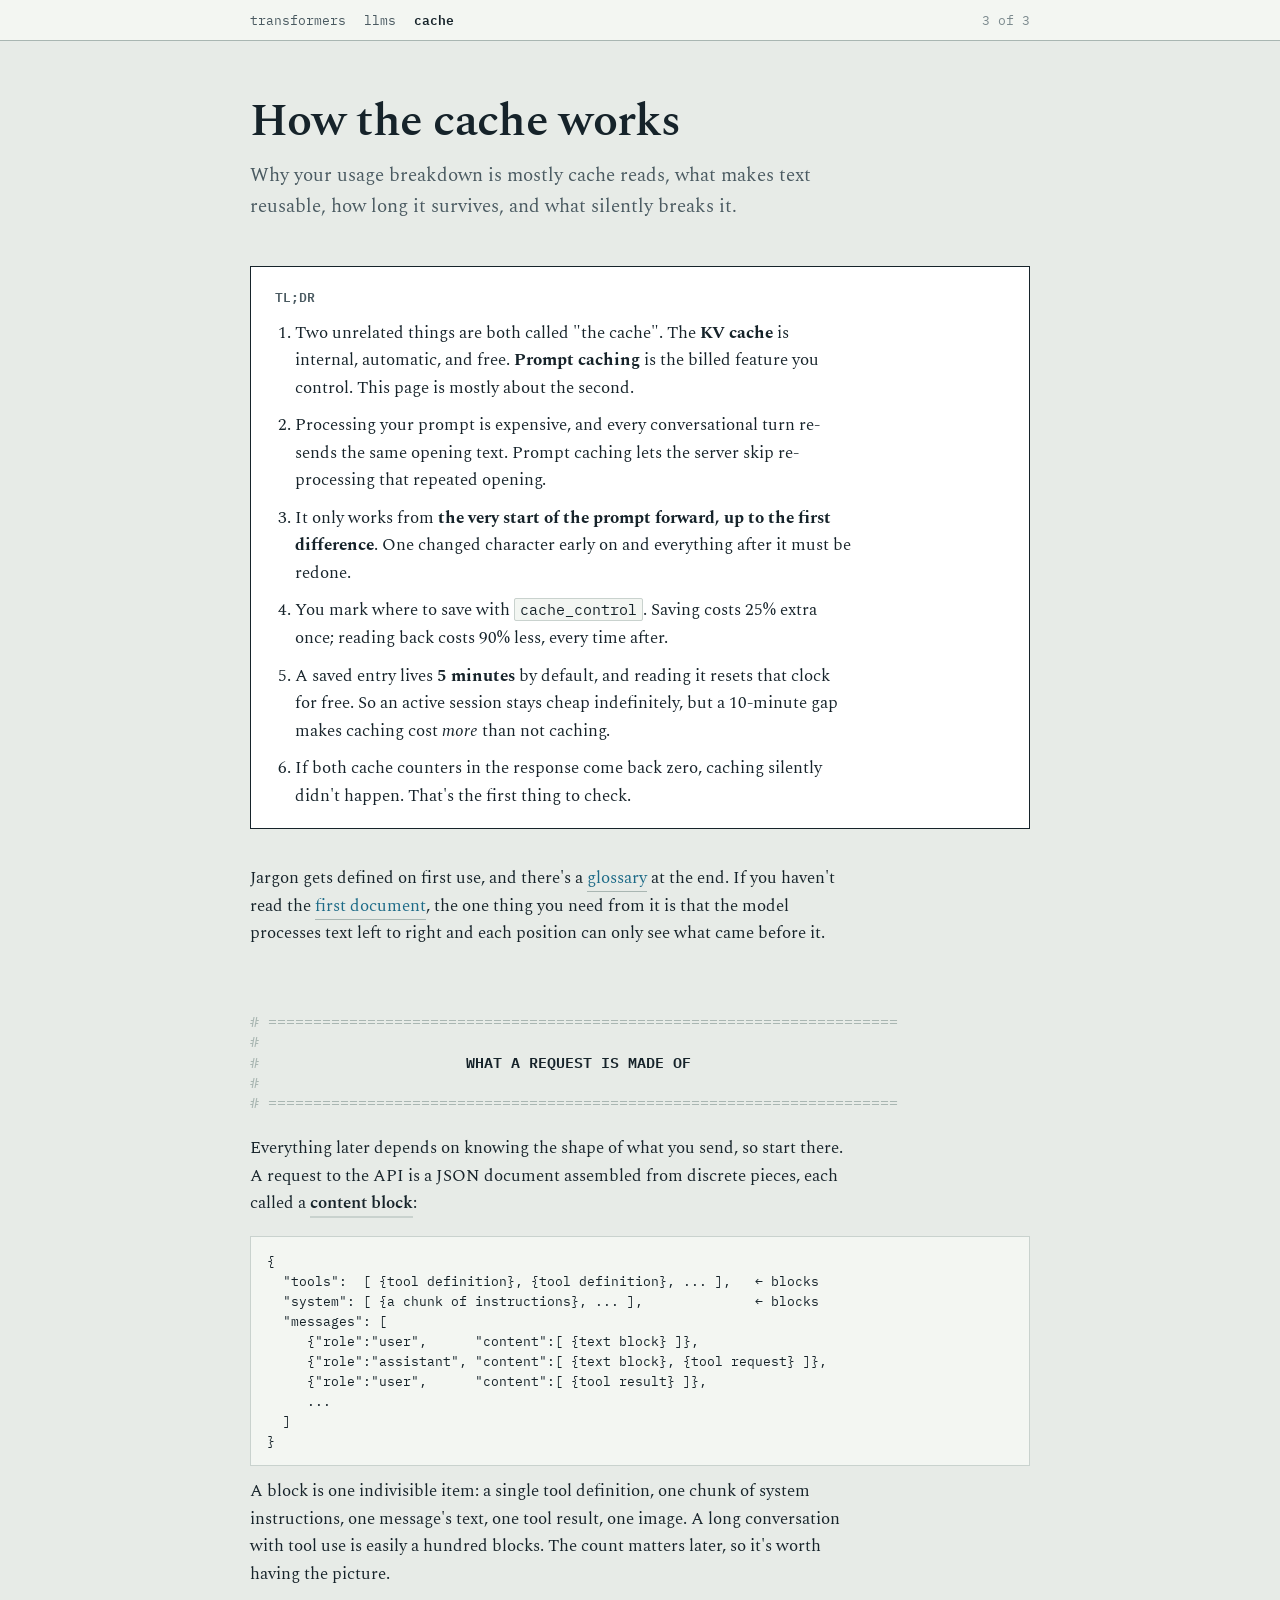
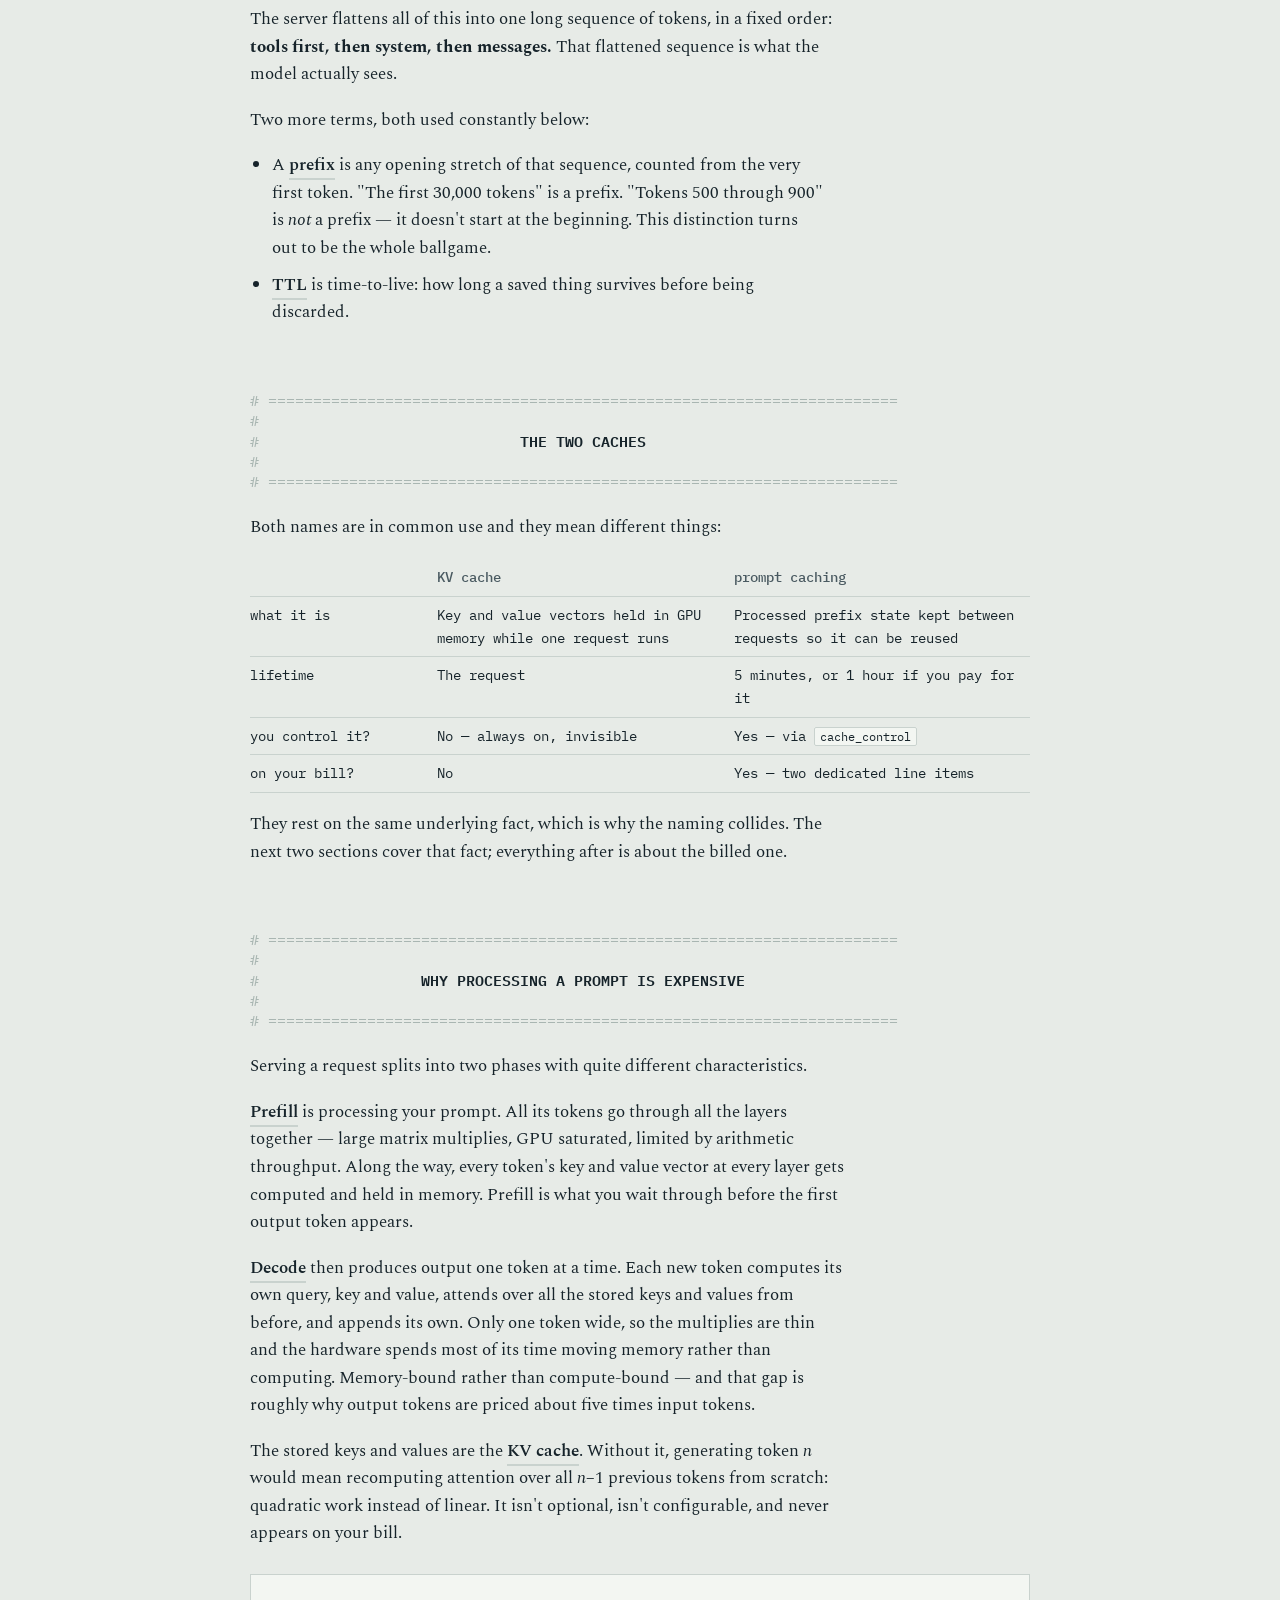
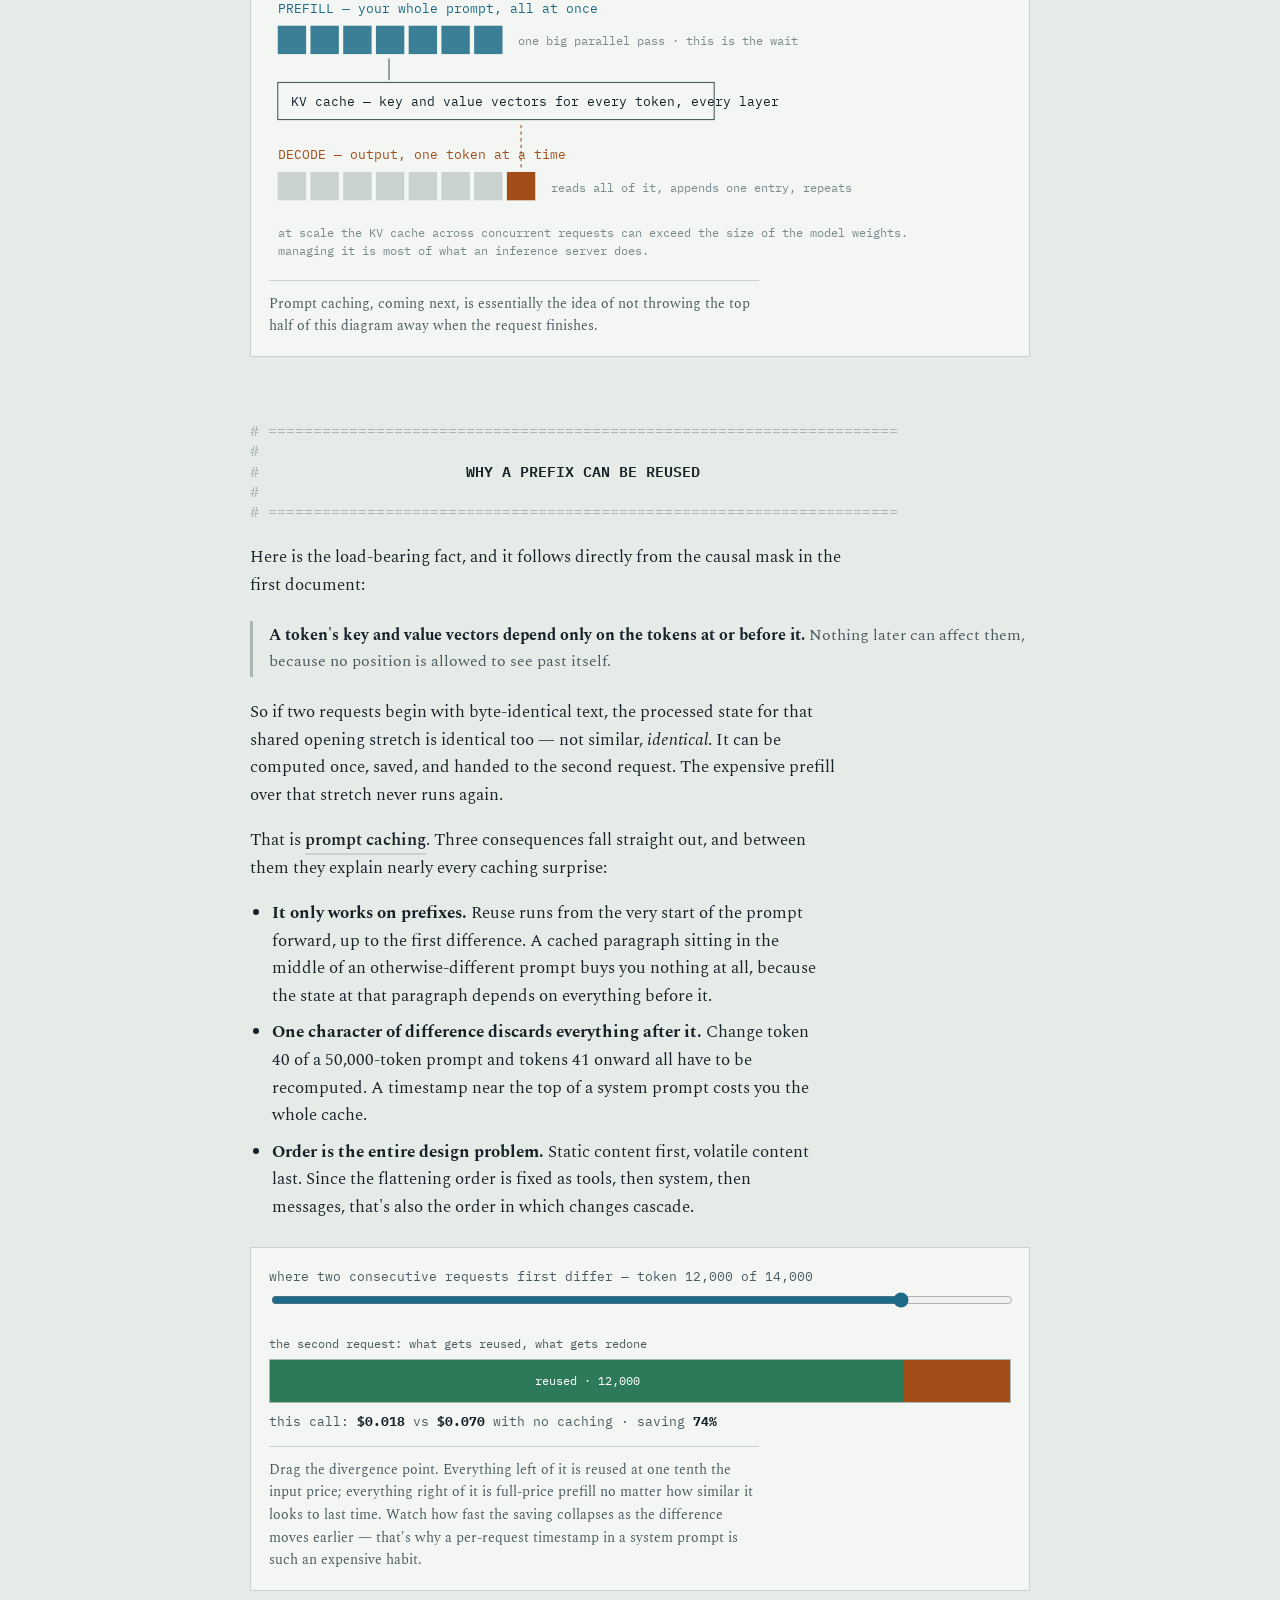
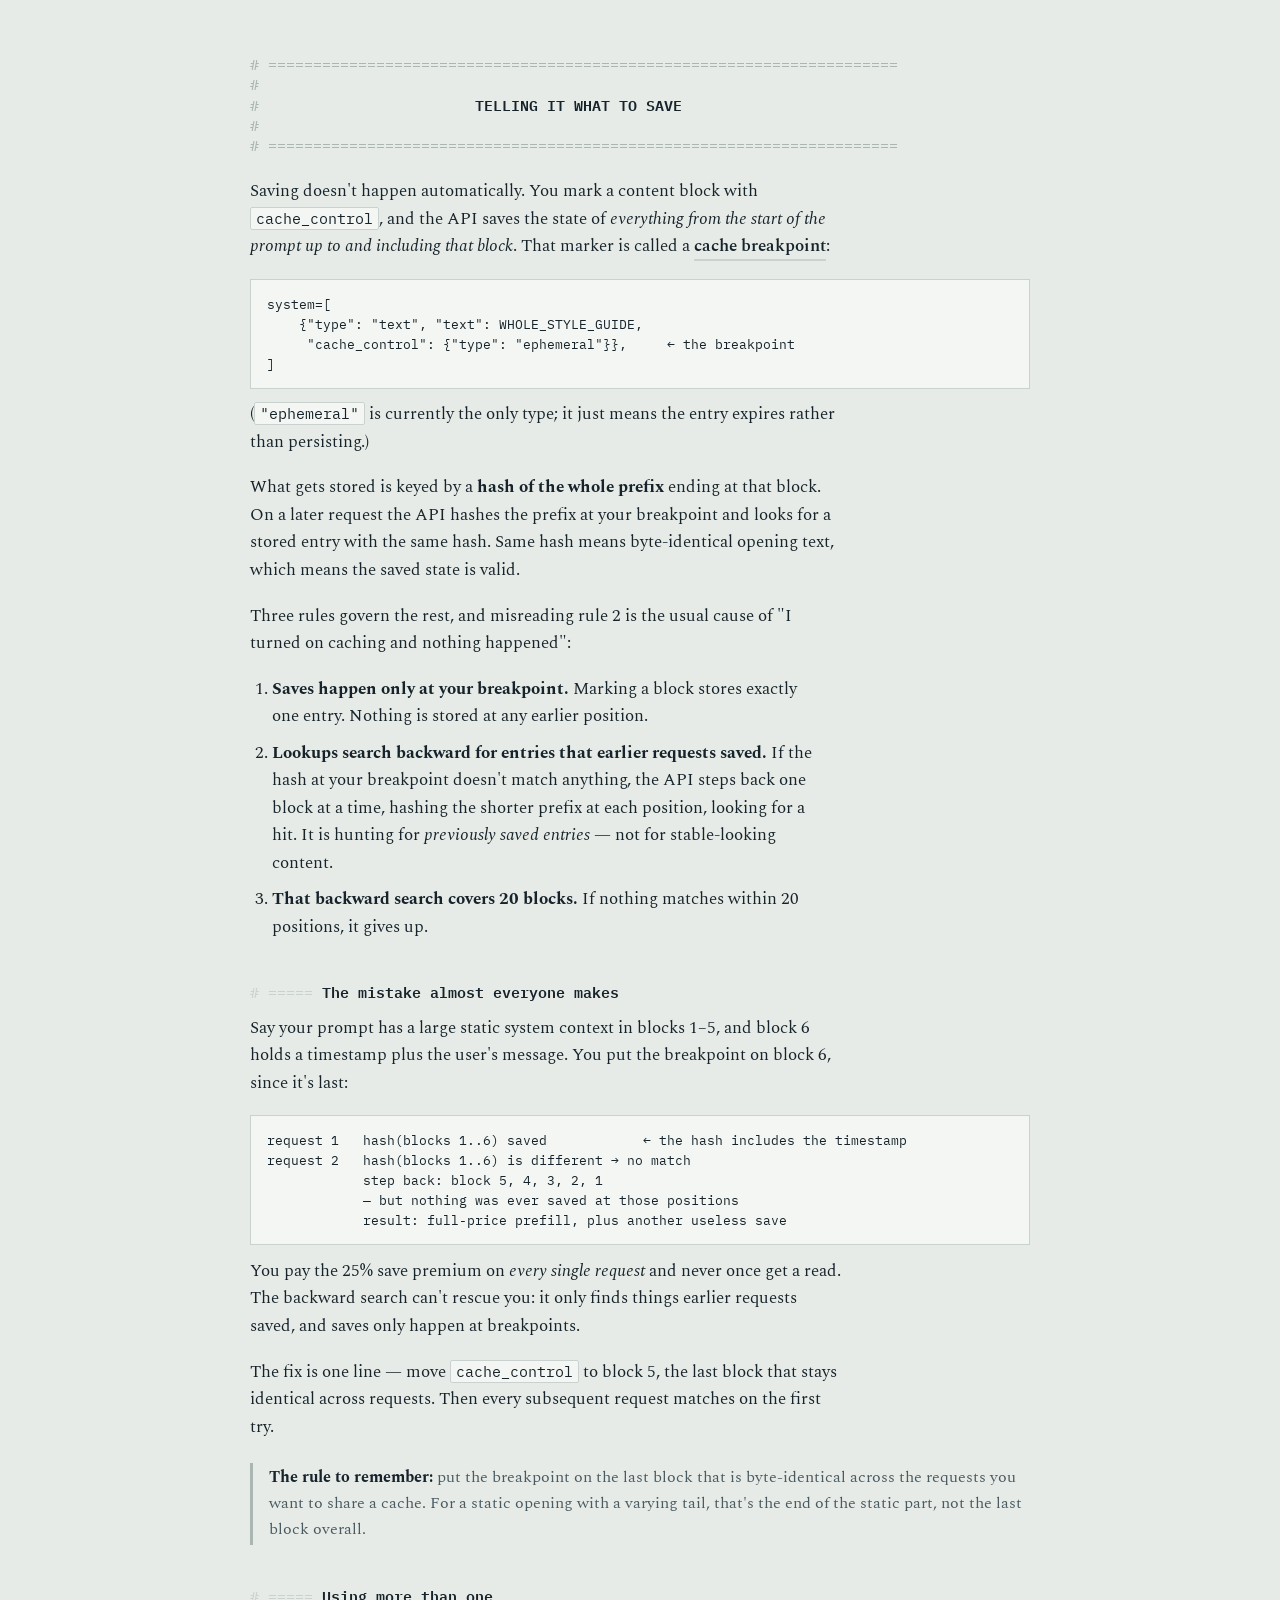
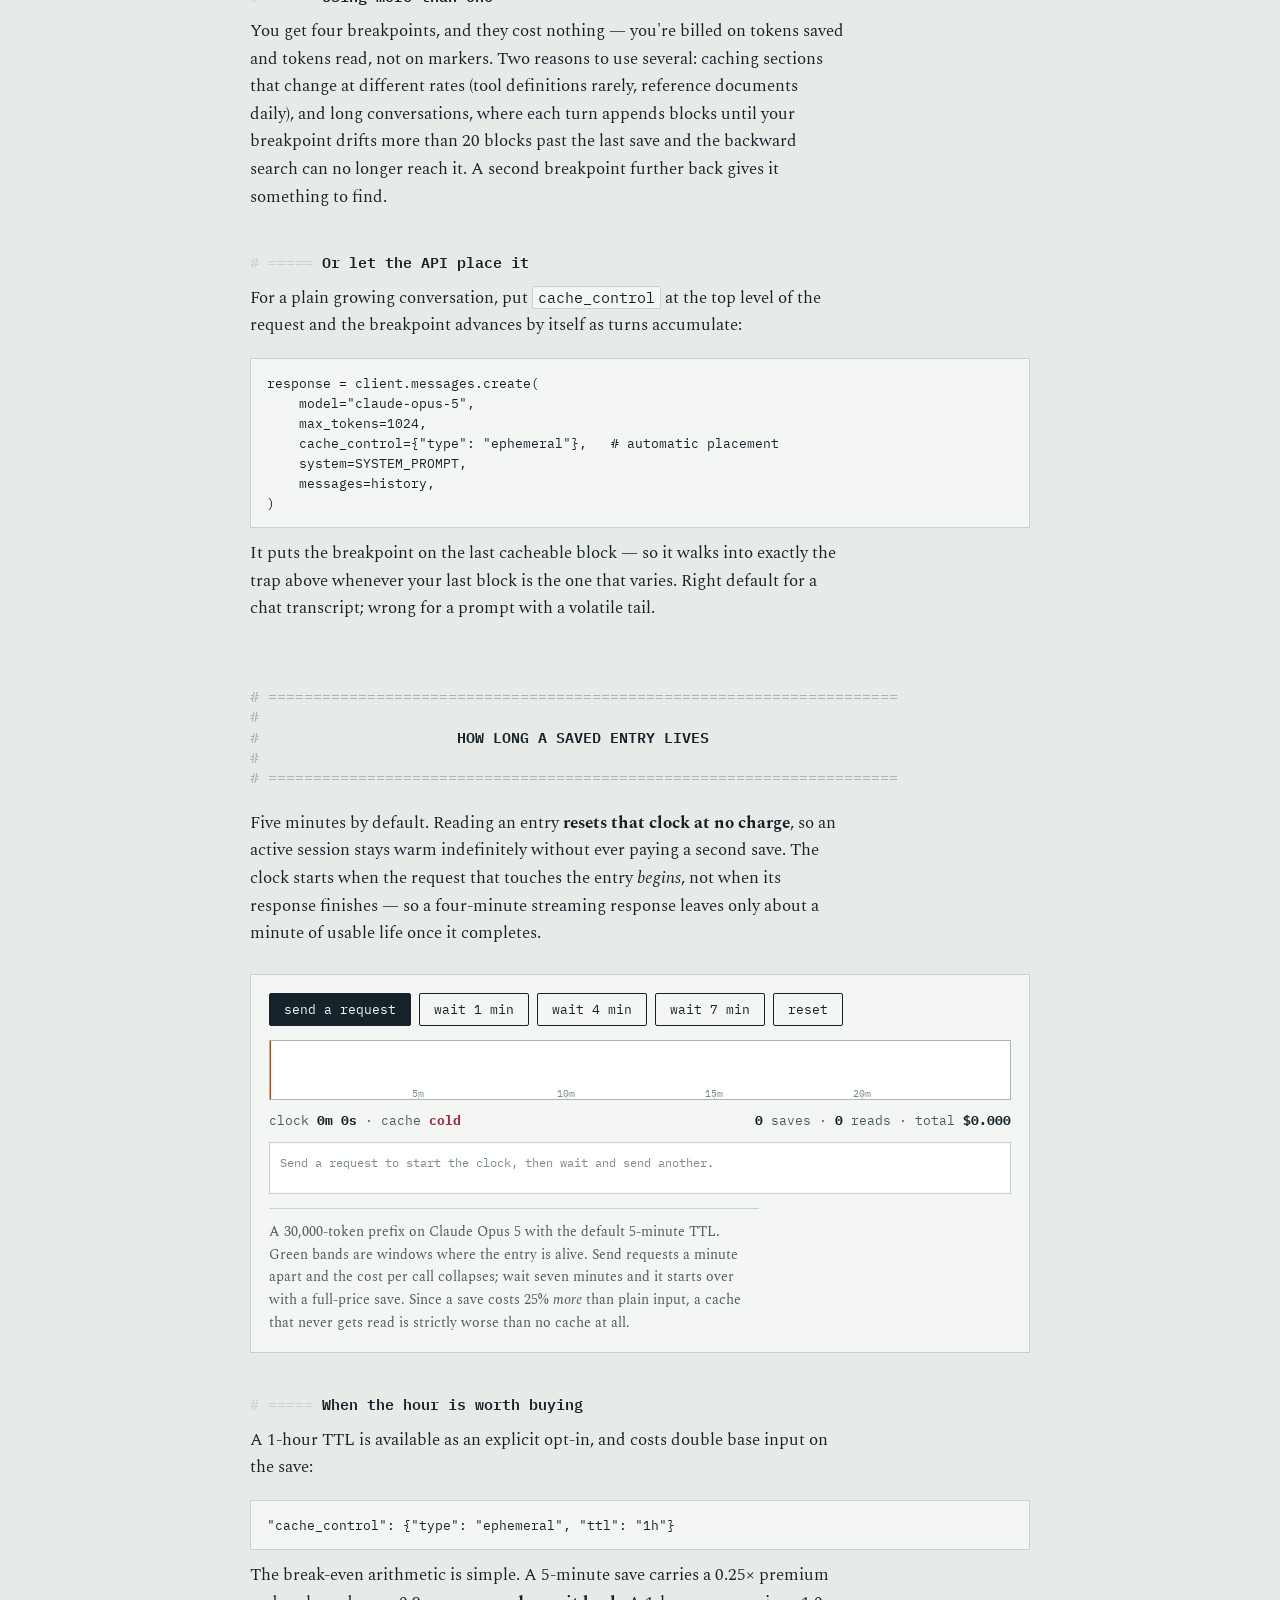
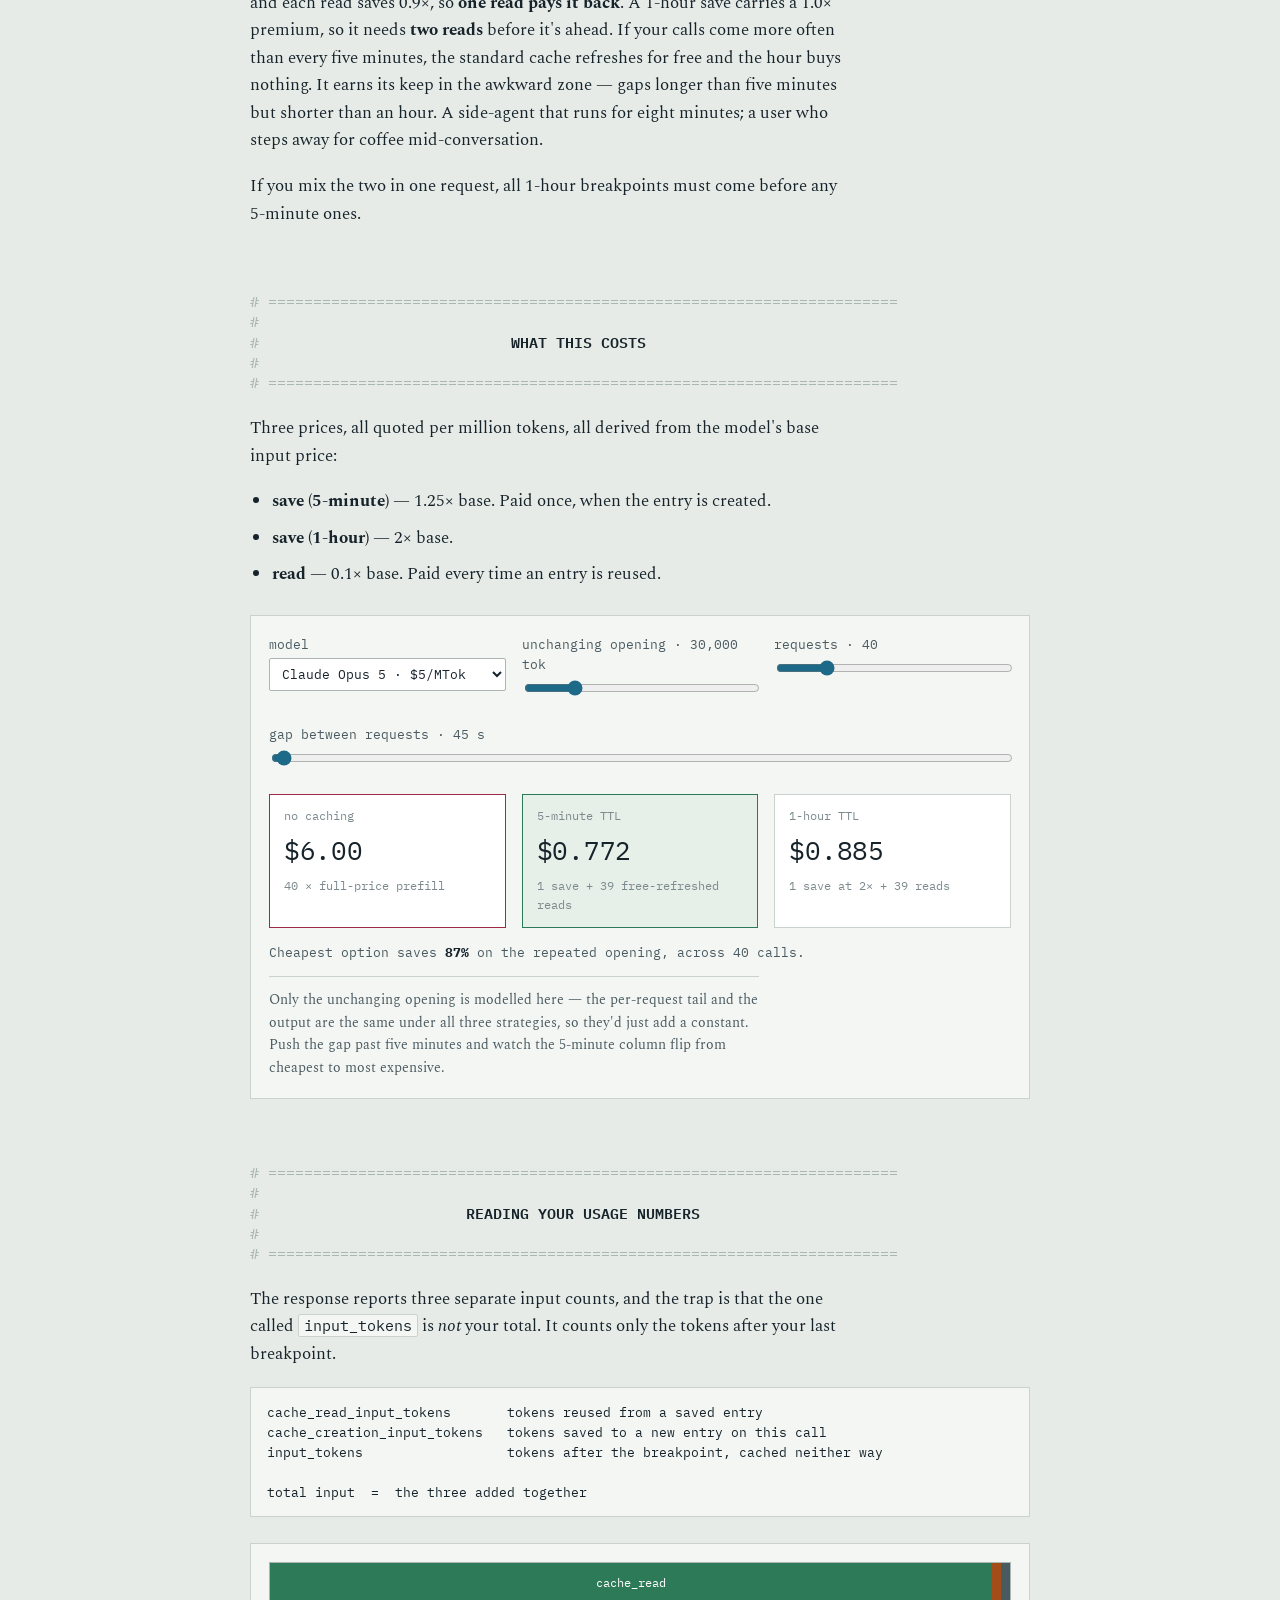
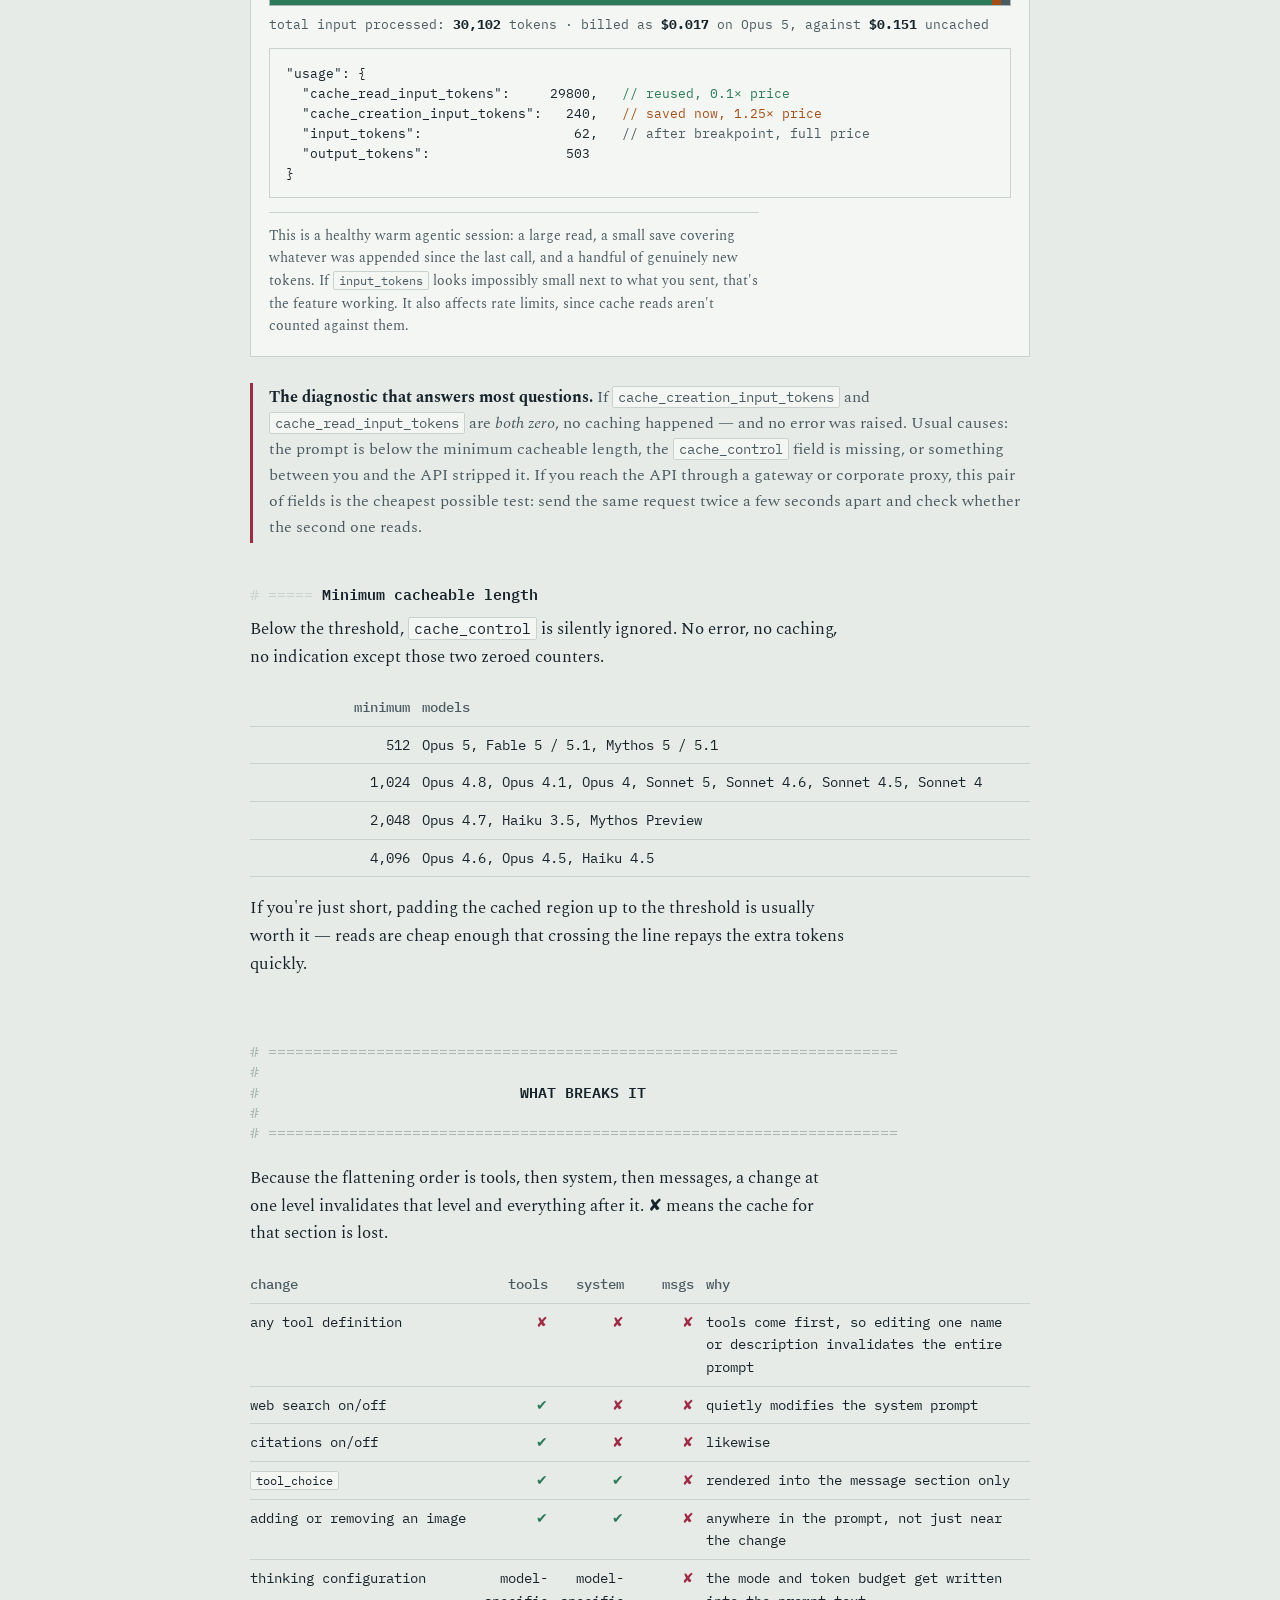
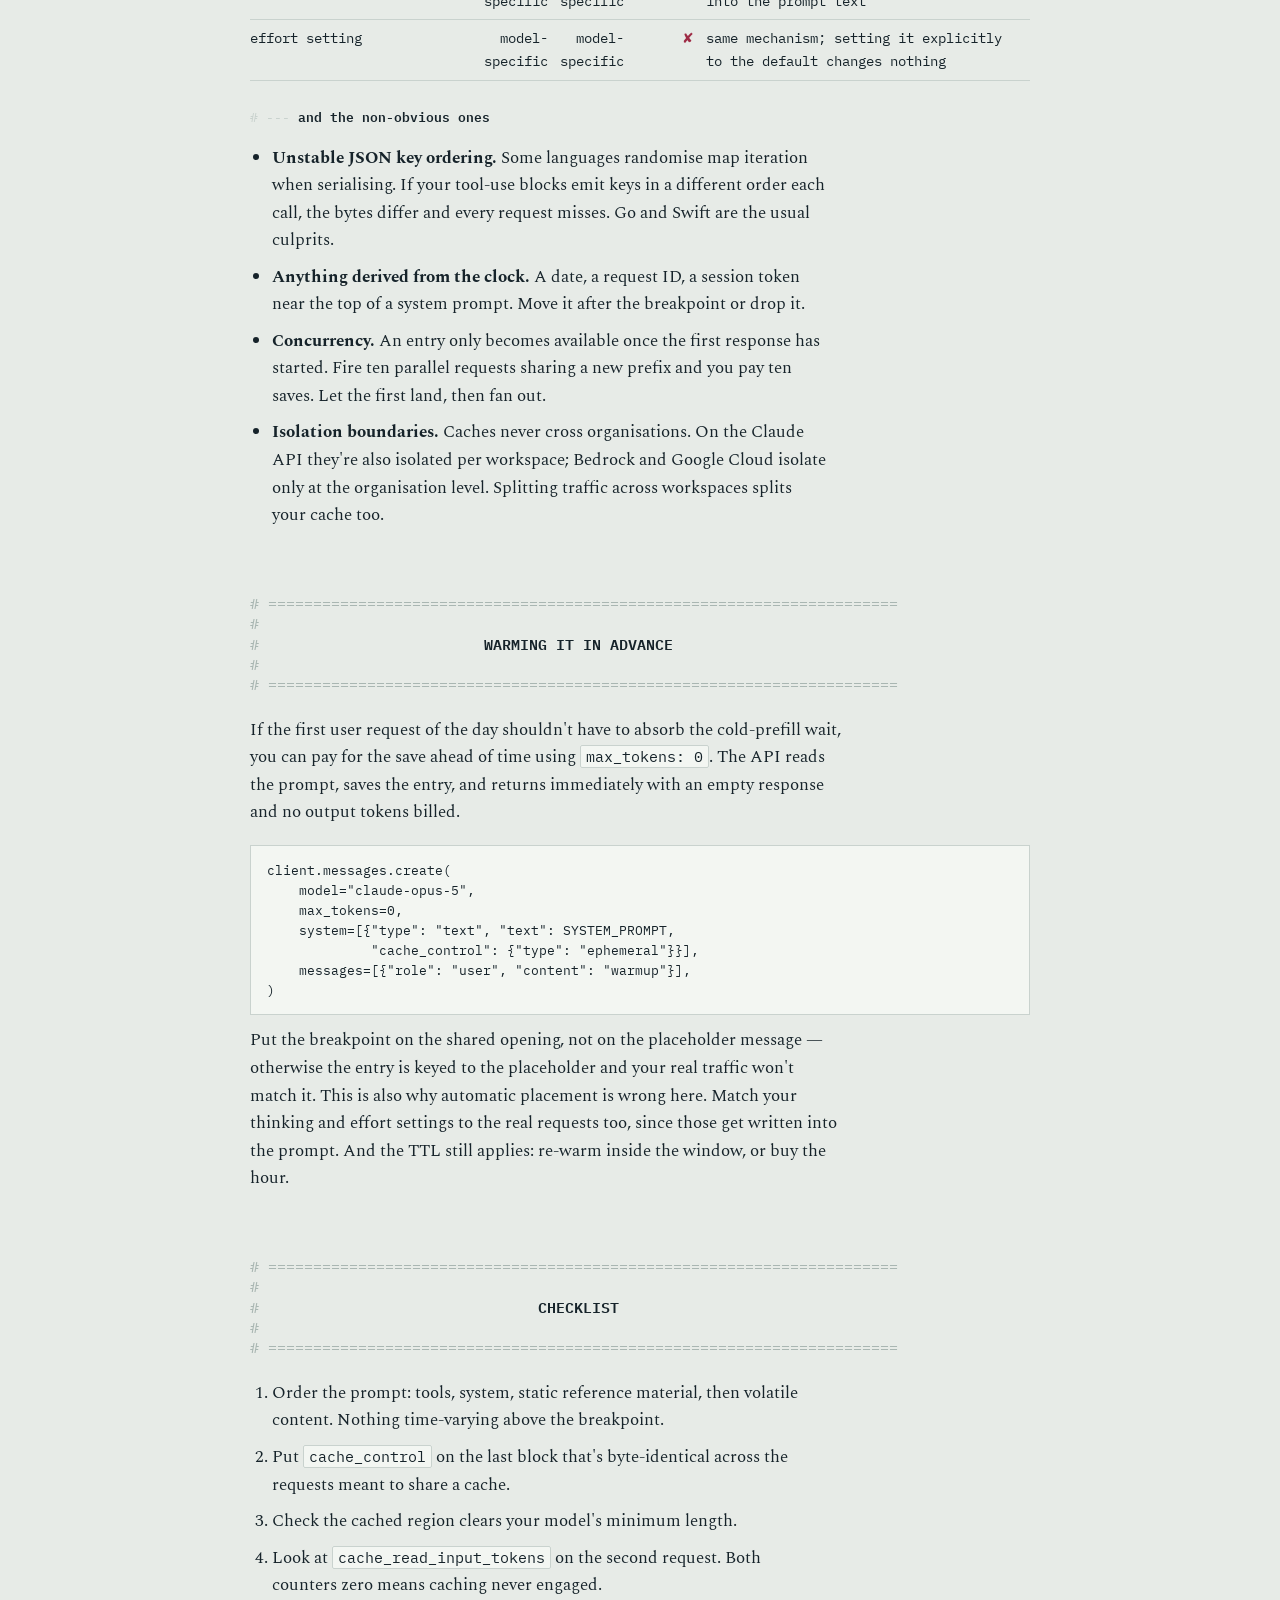
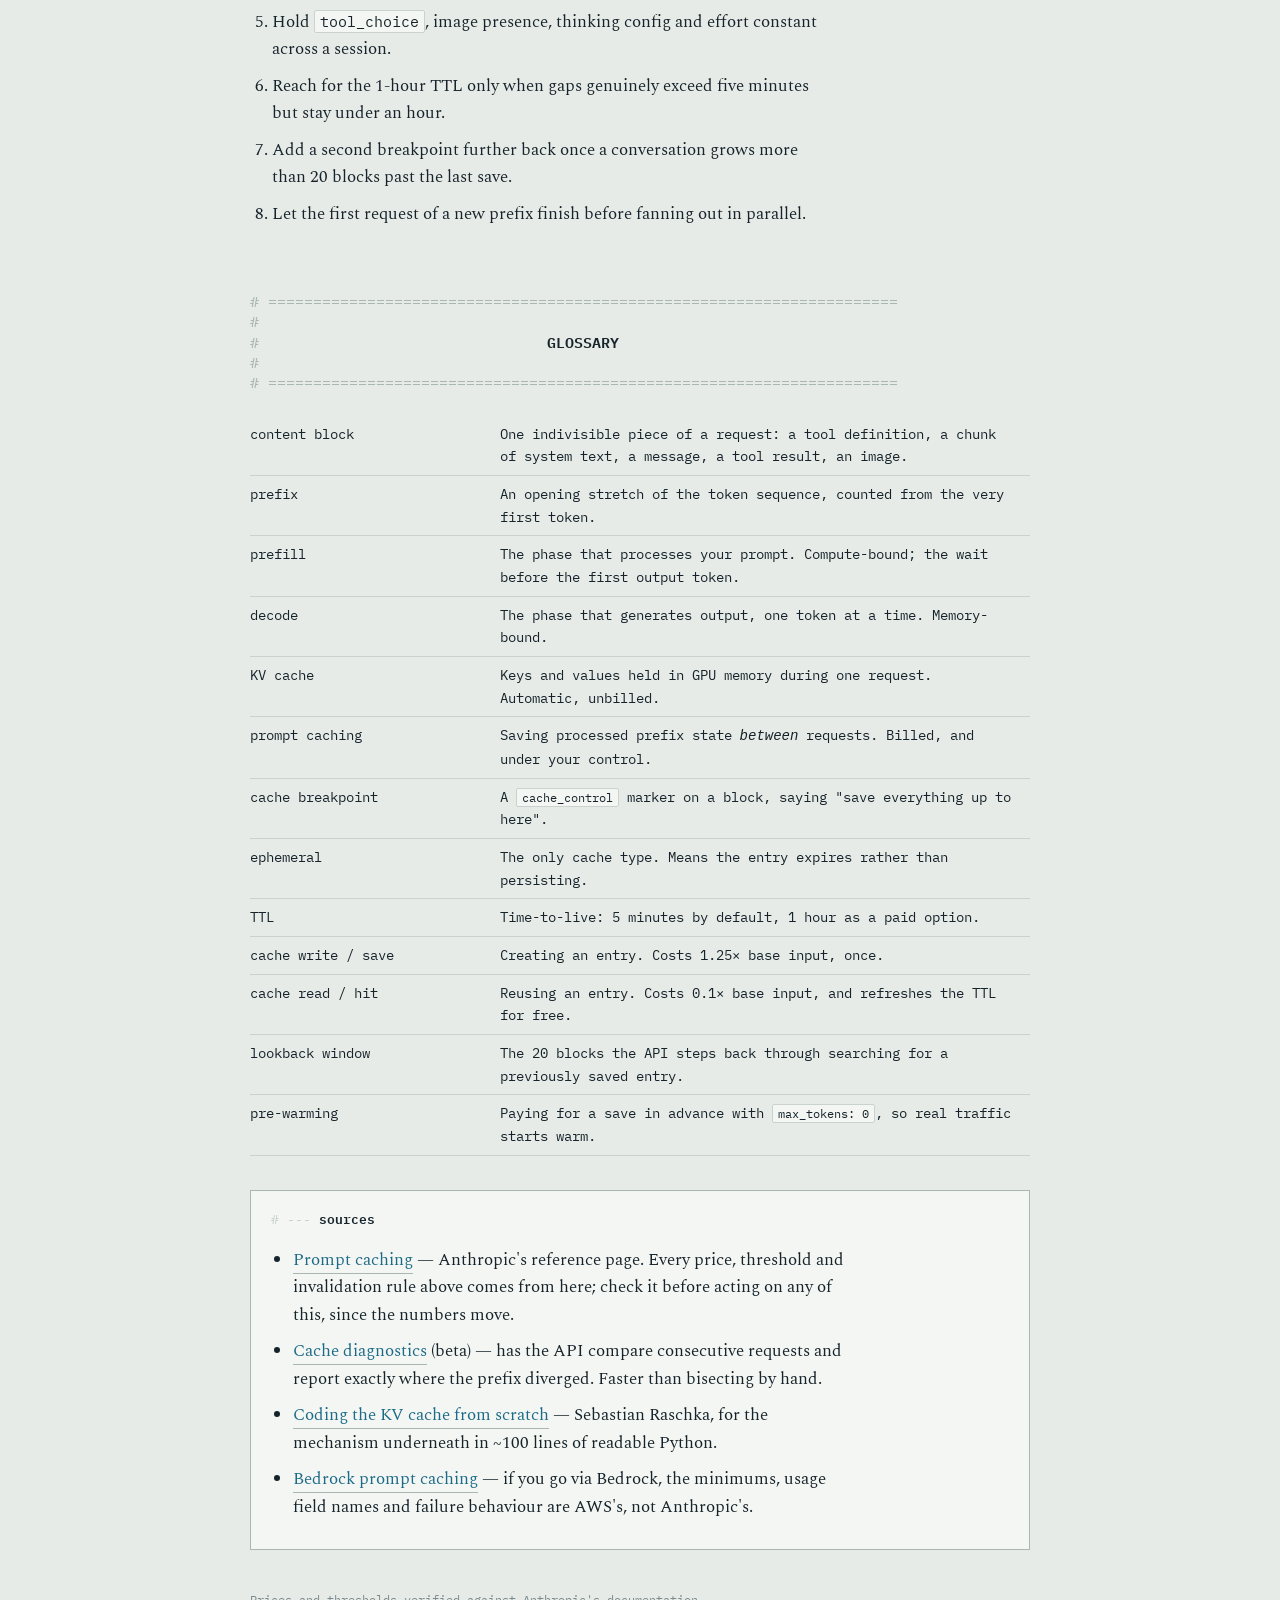
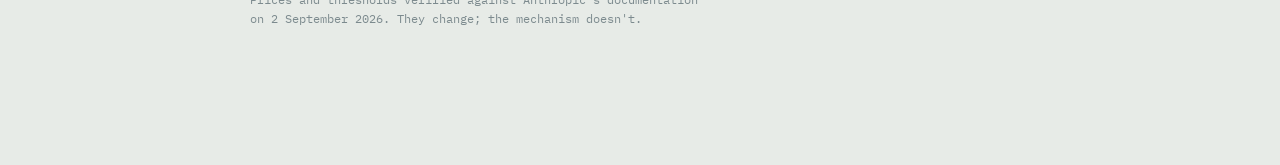
==== commit 2d827049: "refa: more thorough explanations" ====
--- a/cache.html
+++ b/cache.html
@@ -30,9 +30,9 @@
 header.title h1{font-size:clamp(30px,6.2vw,46px);line-height:1.08;margin:0 0 14px;font-weight:600;letter-spacing:-.015em}
 header.title p.stand{font-size:19px;color:var(--soft);margin:0;max-width:60ch}
 .bannerwrap{container-type:inline-size;margin:64px 0 22px}
-h2 .art{display:block;font-family:"IBM Plex Mono",ui-monospace,monospace;font-size:clamp(6px,2.24cqw,15px);line-height:1.35;color:var(--rule);white-space:pre;margin:0;font-weight:400}
-h2 .art b{color:var(--ink);font-weight:600}
-h2{margin:0;font-weight:400}
+.bannerwrap h2 .art{display:block;font-family:"IBM Plex Mono",ui-monospace,monospace;font-size:clamp(6px,2.24cqw,15px);line-height:1.35;color:var(--rule);white-space:pre;margin:0;font-weight:400}
+.bannerwrap h2 .art b{color:var(--ink);font-weight:600}
+.bannerwrap h2{margin:0;font-weight:400}
 h3{font-family:"IBM Plex Mono",ui-monospace,monospace;font-weight:600;font-size:14.5px;color:var(--ink);margin:40px 0 10px}
 h3::before{content:"# ===== ";color:var(--rule-2);font-weight:400}
 h4{font-family:"IBM Plex Mono",ui-monospace,monospace;font-size:13px;font-weight:600;margin:26px 0 8px}
@@ -50,6 +50,11 @@
 .note{border-left:3px solid var(--rule);padding:2px 0 2px 16px;color:var(--soft);font-size:16px;margin:22px 0}
 .note strong{color:var(--ink)}
 .note.hot{border-left-color:var(--warn)}
+.tldr{border:1px solid var(--ink);background:#fff;padding:20px 24px 8px;margin:36px 0}
+.tldr .hd{font-family:"IBM Plex Mono",ui-monospace,monospace;font-size:12.5px;font-weight:600;color:var(--soft);margin-bottom:12px}
+.tldr ol{margin:0;padding-left:20px;max-width:64ch}
+.tldr li{margin-bottom:10px}
+dfn{font-style:normal;font-weight:600;border-bottom:2px solid var(--rule-2)}
 .btn{font-family:"IBM Plex Mono",ui-monospace,monospace;font-size:13px;border:1px solid var(--ink);background:var(--ink);color:var(--card);padding:7px 14px;cursor:pointer;border-radius:2px}
 .btn.ghost{background:transparent;color:var(--ink)}
 .row{display:flex;gap:8px;flex-wrap:wrap;align-items:center;margin-bottom:14px}
@@ -60,6 +65,8 @@
 th,td{text-align:left;padding:7px 12px 7px 0;border-bottom:1px solid var(--rule-2);vertical-align:top}
 th{color:var(--soft);font-weight:500}
 td.num,th.num{text-align:right;font-variant-numeric:tabular-nums}
+.tblscroll{overflow-x:auto;-webkit-overflow-scrolling:touch;margin-bottom:18px}
+@media(max-width:660px){table{font-size:12.5px;min-width:440px}}
 svg{max-width:100%;height:auto;display:block}
 @media(prefers-reduced-motion:reduce){*{transition:none!important;animation:none!important}}
 .readmore{background:var(--card);border:1px solid var(--rule);padding:18px 20px;margin:34px 0}
@@ -68,15 +75,9 @@
 .grid2{display:grid;grid-template-columns:1fr 1fr;gap:20px}
 .grid3{display:grid;grid-template-columns:repeat(3,1fr);gap:16px}
 @media(max-width:620px){.grid2,.grid3{grid-template-columns:1fr}}
-.tblscroll{overflow-x:auto;-webkit-overflow-scrolling:touch;margin-bottom:18px}
-@media(max-width:660px){table{font-size:12.5px;min-width:440px}}
-
-/* prefix strip */
 .strip{display:flex;height:44px;border:1px solid var(--rule);font-family:"IBM Plex Mono",ui-monospace,monospace;font-size:11.5px;margin-bottom:8px}
 .strip div{display:flex;align-items:center;justify-content:center;overflow:hidden;white-space:nowrap;color:#fff;transition:flex-grow .25s ease}
 .striplbl{font-family:"IBM Plex Mono",ui-monospace,monospace;font-size:12px;color:var(--soft);margin-bottom:6px}
-
-/* ttl sim */
 .tl{position:relative;height:60px;border:1px solid var(--rule);background:#fff;overflow:hidden;margin-bottom:10px}
 .tl .warm{position:absolute;top:0;bottom:0;background:rgba(44,122,87,.16)}
 .tl .ev{position:absolute;top:0;bottom:0;width:2px;background:var(--ink)}
@@ -97,8 +98,6 @@
 .kpi .lab{font-family:"IBM Plex Mono",ui-monospace,monospace;font-size:11.5px;color:var(--faint);margin-bottom:4px}
 .kpi.win{border-color:var(--hit);background:rgba(44,122,87,.06)}
 .kpi.bad{border-color:var(--warn)}
-mark{background:rgba(44,122,87,.22);color:inherit;padding:0 2px}
-mark.f{background:rgba(163,78,25,.22)}
 </style>
 </head>
 <body>
@@ -107,43 +106,91 @@
   <a href="transformers.html">transformers</a>
   <a href="llms.html">llms</a>
   <a href="cache.html" aria-current="page">cache</a>
-  <span class="who">3 of 3 &#183; read in any order</span>
+  <span class="who">3 of 3</span>
 </div></nav>
 
 <div class="wrap">
 
 <header class="title">
   <h1>How the cache works</h1>
-  <p class="stand">Why your usage breakdown is mostly cache reads, what makes a prefix reusable, how long it survives, and what silently breaks it.</p>
+  <p class="stand">Why your usage breakdown is mostly cache reads, what makes text reusable, how long it survives, and what silently breaks it.</p>
 </header>
 
-<p>Two different things get called "the cache", and keeping them apart is most of the battle:</p>
-
-<table style="margin-bottom:26px">
-<thead><tr><th style="width:24%"></th><th style="width:38%">KV cache</th><th>Prompt caching</th></tr></thead>
+<div class="tldr">
+  <div class="hd">TL;DR</div>
+  <ol>
+    <li>Two unrelated things are both called "the cache". The <strong>KV cache</strong> is internal, automatic, and free. <strong>Prompt caching</strong> is the billed feature you control. This page is mostly about the second.</li>
+    <li>Processing your prompt is expensive, and every conversational turn re-sends the same opening text. Prompt caching lets the server skip re-processing that repeated opening.</li>
+    <li>It only works from <strong>the very start of the prompt forward, up to the first difference</strong>. One changed character early on and everything after it must be redone.</li>
+    <li>You mark where to save with <code>cache_control</code>. Saving costs 25% extra once; reading back costs 90% less, every time after.</li>
+    <li>A saved entry lives <strong>5 minutes</strong> by default, and reading it resets that clock for free. So an active session stays cheap indefinitely, but a 10-minute gap makes caching cost <em>more</em> than not caching.</li>
+    <li>If both cache counters in the response come back zero, caching silently didn't happen. That's the first thing to check.</li>
+  </ol>
+</div>
+
+<p>Jargon gets defined on first use, and there's a <a href="#glossary">glossary</a> at the end. If you haven't read the <a href="transformers.html">first document</a>, the one thing you need from it is that the model processes text left to right and each position can only see what came before it.</p>
+
+<div class="bannerwrap"><h2>
+<span class="sr">What a request is made of</span>
+<span class="art" aria-hidden="true"></span></h2></div>
+
+<p>Everything later depends on knowing the shape of what you send, so start there. A request to the API is a JSON document assembled from discrete pieces, each called a <dfn>content block</dfn>:</p>
+
+<pre><code>{
+  "tools":  [ {tool definition}, {tool definition}, ... ],   &#8592; blocks
+  "system": [ {a chunk of instructions}, ... ],              &#8592; blocks
+  "messages": [
+     {"role":"user",      "content":[ {text block} ]},
+     {"role":"assistant", "content":[ {text block}, {tool request} ]},
+     {"role":"user",      "content":[ {tool result} ]},
+     ...
+  ]
+}</code></pre>
+
+<p>A block is one indivisible item: a single tool definition, one chunk of system instructions, one message's text, one tool result, one image. A long conversation with tool use is easily a hundred blocks. The count matters later, so it's worth having the picture.</p>
+
+<p>The server flattens all of this into one long sequence of tokens, in a fixed order: <strong>tools first, then system, then messages.</strong> That flattened sequence is what the model actually sees.</p>
+
+<p>Two more terms, both used constantly below:</p>
+
+<ul>
+  <li>A <dfn>prefix</dfn> is any opening stretch of that sequence, counted from the very first token. "The first 30,000 tokens" is a prefix. "Tokens 500 through 900" is <em>not</em> a prefix — it doesn't start at the beginning. This distinction turns out to be the whole ballgame.</li>
+  <li><dfn>TTL</dfn> is time-to-live: how long a saved thing survives before being discarded.</li>
+</ul>
+
+<div class="bannerwrap"><h2>
+<span class="sr">The two caches</span>
+<span class="art" aria-hidden="true"></span></h2></div>
+
+<p>Both names are in common use and they mean different things:</p>
+
+<table>
+<thead><tr><th style="width:24%"></th><th style="width:38%">KV cache</th><th>prompt caching</th></tr></thead>
 <tbody>
-<tr><td>What it is</td><td>Keys and values held in GPU memory while a single request runs</td><td>Prefix state kept between requests so it can be reused</td></tr>
-<tr><td>Lifetime</td><td>The request</td><td>5 minutes, or 1 hour if you pay for it</td></tr>
-<tr><td>You control it?</td><td>No &#8212; always on, invisible</td><td>Yes &#8212; via <code>cache_control</code> breakpoints</td></tr>
-<tr><td>On your bill?</td><td>No</td><td>Yes &#8212; <code>cache_creation_input_tokens</code> and <code>cache_read_input_tokens</code></td></tr>
+<tr><td>what it is</td><td>Key and value vectors held in GPU memory while one request runs</td><td>Processed prefix state kept between requests so it can be reused</td></tr>
+<tr><td>lifetime</td><td>The request</td><td>5 minutes, or 1 hour if you pay for it</td></tr>
+<tr><td>you control it?</td><td>No &#8212; always on, invisible</td><td>Yes &#8212; via <code>cache_control</code></td></tr>
+<tr><td>on your bill?</td><td>No</td><td>Yes &#8212; two dedicated line items</td></tr>
 </tbody>
 </table>
 
-<p>They rest on the same mechanism, which is why the naming collides. This document covers the mechanism once, then spends most of its length on the second one, since that's the one on your invoice.</p>
-
-<div class="bannerwrap"><h2>
-<span class="sr">Prefill and decode</span>
-<span class="art" aria-hidden="true"></span></h2></div>
-
-<p>Serving a request splits into two phases with completely different performance characteristics.</p>
-
-<p><strong>Prefill</strong> processes your entire prompt in one shot. All tokens go through all layers in parallel — big matrix multiplies, the GPU saturated, compute-bound. Every token's Key and Value vector at every layer gets computed and held in memory. This is what you wait for before the first token appears.</p>
-
-<p><strong>Decode</strong> then emits one token at a time. Each new token computes its own Q, K and V, attends over every cached K/V from before, and appends its own. One token wide, so the matrix multiplies are thin and the GPU spends most of its time waiting on memory bandwidth rather than computing. This phase is memory-bound, and it's why output tokens cost roughly five times input tokens.</p>
+<p style="margin-top:16px">They rest on the same underlying fact, which is why the naming collides. The next two sections cover that fact; everything after is about the billed one.</p>
+
+<div class="bannerwrap"><h2>
+<span class="sr">Why processing a prompt is expensive</span>
+<span class="art" aria-hidden="true"></span></h2></div>
+
+<p>Serving a request splits into two phases with quite different characteristics.</p>
+
+<p><dfn>Prefill</dfn> is processing your prompt. All its tokens go through all the layers together — large matrix multiplies, GPU saturated, limited by arithmetic throughput. Along the way, every token's key and value vector at every layer gets computed and held in memory. Prefill is what you wait through before the first output token appears.</p>
+
+<p><dfn>Decode</dfn> then produces output one token at a time. Each new token computes its own query, key and value, attends over all the stored keys and values from before, and appends its own. Only one token wide, so the multiplies are thin and the hardware spends most of its time moving memory rather than computing. Memory-bound rather than compute-bound — and that gap is roughly why output tokens are priced about five times input tokens.</p>
+
+<p>The stored keys and values are the <dfn>KV cache</dfn>. Without it, generating token <em>n</em> would mean recomputing attention over all <em>n</em>&#8722;1 previous tokens from scratch: quadratic work instead of linear. It isn't optional, isn't configurable, and never appears on your bill.</p>
 
 <figure>
-<svg viewBox="0 0 680 250" role="img" aria-label="Prefill processes the whole prompt in parallel and fills the KV cache; decode then generates one token at a time reading from it">
-  <text x="8" y="18" font-family="IBM Plex Mono, monospace" font-size="12" fill="#1C6A87">PREFILL &#8212; all prompt tokens at once</text>
+<svg viewBox="0 0 680 250" role="img" aria-label="Prefill processes the whole prompt at once and fills the KV cache; decode then generates one token at a time reading from it">
+  <text x="8" y="18" font-family="IBM Plex Mono, monospace" font-size="12" fill="#1C6A87">PREFILL &#8212; your whole prompt, all at once</text>
   <g>
     <rect x="8" y="30" width="26" height="26" fill="#1C6A87" opacity=".85"/>
     <rect x="38" y="30" width="26" height="26" fill="#1C6A87" opacity=".85"/>
@@ -153,13 +200,11 @@
     <rect x="158" y="30" width="26" height="26" fill="#1C6A87" opacity=".85"/>
     <rect x="188" y="30" width="26" height="26" fill="#1C6A87" opacity=".85"/>
   </g>
-  <text x="228" y="48" font-family="IBM Plex Mono, monospace" font-size="11" fill="#7C8A8E">compute-bound &#183; one big parallel pass</text>
-
+  <text x="228" y="48" font-family="IBM Plex Mono, monospace" font-size="11" fill="#7C8A8E">one big parallel pass &#183; this is the wait</text>
   <path d="M110,60 L110,80" stroke="#4A5A61" fill="none"/>
-  <rect x="8" y="82" width="380" height="34" fill="#F3F6F2" stroke="#4A5A61"/>
-  <text x="20" y="104" font-family="IBM Plex Mono, monospace" font-size="12" fill="#16232A">KV cache &#8212; K and V for every token, every layer</text>
-
-  <text x="8" y="152" font-family="IBM Plex Mono, monospace" font-size="12" fill="#A34E19">DECODE &#8212; one token at a time</text>
+  <rect x="8" y="82" width="400" height="34" fill="#F3F6F2" stroke="#4A5A61"/>
+  <text x="20" y="104" font-family="IBM Plex Mono, monospace" font-size="12" fill="#16232A">KV cache &#8212; key and value vectors for every token, every layer</text>
+  <text x="8" y="152" font-family="IBM Plex Mono, monospace" font-size="12" fill="#A34E19">DECODE &#8212; output, one token at a time</text>
   <g>
     <rect x="8" y="164" width="26" height="26" fill="#C9D2CE"/>
     <rect x="38" y="164" width="26" height="26" fill="#C9D2CE"/>
@@ -172,92 +217,103 @@
   </g>
   <path d="M231,160 L231,120" stroke="#A34E19" fill="none" stroke-dasharray="3 3"/>
   <text x="258" y="182" font-family="IBM Plex Mono, monospace" font-size="11" fill="#7C8A8E">reads all of it, appends one entry, repeats</text>
-  <text x="8" y="222" font-family="IBM Plex Mono, monospace" font-size="11" fill="#7C8A8E">without the KV cache, generating token n would re-run attention over all n&#8722;1 previous tokens</text>
-  <text x="8" y="238" font-family="IBM Plex Mono, monospace" font-size="11" fill="#7C8A8E">from scratch &#8212; quadratic instead of linear. this cache is not optional and not billed.</text>
+  <text x="8" y="224" font-family="IBM Plex Mono, monospace" font-size="11" fill="#7C8A8E">at scale the KV cache across concurrent requests can exceed the size of the model weights.</text>
+  <text x="8" y="240" font-family="IBM Plex Mono, monospace" font-size="11" fill="#7C8A8E">managing it is most of what an inference server does.</text>
 </svg>
-<figcaption>Scale, for a sense of why this matters: a large model with a long context can need hundreds of gigabytes of KV cache across concurrent requests &#8212; often more memory than the weights themselves. Managing it is most of what an inference server does.</figcaption>
+<figcaption>Prompt caching, coming next, is essentially the idea of not throwing the top half of this diagram away when the request finishes.</figcaption>
 </figure>
 
 <div class="bannerwrap"><h2>
 <span class="sr">Why a prefix can be reused</span>
 <span class="art" aria-hidden="true"></span></h2></div>
 
-<p>Here's the load-bearing fact, and it comes straight from the causal mask in the <a href="transformers.html">first document</a>:</p>
-
-<div class="note"><strong>Token <em>i</em>'s Key and Value vectors depend only on tokens 1 through <em>i</em>.</strong> Nothing that comes later can change them, because attention at position <em>i</em> cannot see past it.</div>
-
-<p>So if two requests begin with byte-identical text, the K/V state for that shared span is identical too — not similar, <em>identical</em>. It can be computed once and reused. The expensive prefill for that span never has to run again.</p>
-
-<p>Three consequences fall straight out of this, and between them they explain almost every caching surprise:</p>
+<p>Here is the load-bearing fact, and it follows directly from the causal mask in the first document:</p>
+
+<div class="note"><strong>A token's key and value vectors depend only on the tokens at or before it.</strong> Nothing later can affect them, because no position is allowed to see past itself.</div>
+
+<p>So if two requests begin with byte-identical text, the processed state for that shared opening stretch is identical too — not similar, <em>identical</em>. It can be computed once, saved, and handed to the second request. The expensive prefill over that stretch never runs again.</p>
+
+<p>That is <dfn>prompt caching</dfn>. Three consequences fall straight out, and between them they explain nearly every caching surprise:</p>
 
 <ul>
-  <li><strong>It's a prefix cache, not a content cache.</strong> Reuse only works from the start of the prompt forward, up to the first difference. A cached paragraph that appears in the middle of an otherwise-different prompt buys you nothing.</li>
-  <li><strong>One token of difference kills everything after it.</strong> Change token 40 of a 50,000-token prompt and tokens 41 onward must be recomputed. A timestamp near the top of a system prompt costs you the entire cache.</li>
-  <li><strong>Order is the whole design.</strong> Static content first, volatile content last. The request is assembled as <code>tools</code> → <code>system</code> → <code>messages</code>, in that order, and that's the order the hierarchy invalidates in.</li>
+  <li><strong>It only works on prefixes.</strong> Reuse runs from the very start of the prompt forward, up to the first difference. A cached paragraph sitting in the middle of an otherwise-different prompt buys you nothing at all, because the state at that paragraph depends on everything before it.</li>
+  <li><strong>One character of difference discards everything after it.</strong> Change token 40 of a 50,000-token prompt and tokens 41 onward all have to be recomputed. A timestamp near the top of a system prompt costs you the whole cache.</li>
+  <li><strong>Order is the entire design problem.</strong> Static content first, volatile content last. Since the flattening order is fixed as tools, then system, then messages, that's also the order in which changes cascade.</li>
 </ul>
 
 <figure>
-  <label class="sl" for="div">where the two requests first differ &#8212; <span id="divV" class="mono">token 12,000 of 14,000</span></label>
+  <label class="sl" for="div">where two consecutive requests first differ &#8212; <span id="divV" class="mono">token 12,000 of 14,000</span></label>
   <input type="range" id="div" min="0" max="14000" step="250" value="12000">
   <div style="margin-top:16px">
-    <div class="striplbl">request N &#8212; what gets reused vs recomputed</div>
+    <div class="striplbl">the second request: what gets reused, what gets redone</div>
     <div class="strip" id="stripA"></div>
     <div class="stat" id="stripStat"></div>
   </div>
-  <figcaption>Drag the divergence point. Everything to its left is a cache read at one tenth the input price; everything to its right is full-price prefill, however similar it looks to last time. Notice how quickly the economics collapse as the divergence moves left &#8212; this is why a per-request timestamp in a system prompt is such an expensive habit.</figcaption>
+  <figcaption>Drag the divergence point. Everything left of it is reused at one tenth the input price; everything right of it is full-price prefill no matter how similar it looks to last time. Watch how fast the saving collapses as the difference moves earlier &#8212; that's why a per-request timestamp in a system prompt is such an expensive habit.</figcaption>
 </figure>
 
 <div class="bannerwrap"><h2>
-<span class="sr">Breakpoints and the lookback window</span>
-<span class="art" aria-hidden="true"></span></h2></div>
-
-<p>Reuse doesn't happen for free — the API only writes a cache entry where you tell it to. That marker is <code>cache_control</code>, and it goes on a content block:</p>
+<span class="sr">Telling it what to save</span>
+<span class="art" aria-hidden="true"></span></h2></div>
+
+<p>Saving doesn't happen automatically. You mark a content block with <code>cache_control</code>, and the API saves the state of <em>everything from the start of the prompt up to and including that block</em>. That marker is called a <dfn>cache breakpoint</dfn>:</p>
 
 <pre><code>system=[
     {"type": "text", "text": WHOLE_STYLE_GUIDE,
-     "cache_control": {"type": "ephemeral"}},
+     "cache_control": {"type": "ephemeral"}},     &#8592; the breakpoint
 ]</code></pre>
 
-<p>Three rules govern what happens next, and getting them wrong is the usual cause of "I enabled caching and nothing changed":</p>
+<p>(<code>"ephemeral"</code> is currently the only type; it just means the entry expires rather than persisting.)</p>
+
+<p>What gets stored is keyed by a <strong>hash of the whole prefix</strong> ending at that block. On a later request the API hashes the prefix at your breakpoint and looks for a stored entry with the same hash. Same hash means byte-identical opening text, which means the saved state is valid.</p>
+
+<p>Three rules govern the rest, and misreading rule 2 is the usual cause of "I turned on caching and nothing happened":</p>
 
 <ol>
-  <li><strong>Writes happen only at your breakpoint.</strong> Marking a block writes exactly one entry — a hash of the entire prefix ending at that block. No entries are written at any earlier position.</li>
-  <li><strong>Reads look backward for entries a previous request wrote.</strong> The API hashes the prefix at your breakpoint; if there's no match it walks back one block at a time looking for a hash that some earlier request already stored. It is hunting for <em>prior writes</em>, not for stable-looking content.</li>
-  <li><strong>The lookback window is 20 blocks.</strong> If no match turns up within 20 positions, it stops.</li>
+  <li><strong>Saves happen only at your breakpoint.</strong> Marking a block stores exactly one entry. Nothing is stored at any earlier position.</li>
+  <li><strong>Lookups search backward for entries that earlier requests saved.</strong> If the hash at your breakpoint doesn't match anything, the API steps back one block at a time, hashing the shorter prefix at each position, looking for a hit. It is hunting for <em>previously saved entries</em> — not for stable-looking content.</li>
+  <li><strong>That backward search covers 20 blocks.</strong> If nothing matches within 20 positions, it gives up.</li>
 </ol>
 
-<p>Rule 2 is the one that catches people. Consider a prompt with a large static system context in blocks 1–5 and a per-request block 6 containing a timestamp and the user's message, with the breakpoint on block 6:</p>
-
-<pre><code>request 1  hash(1..6) written             &#8592; includes the timestamp
-request 2  hash(1..6) differs &#8594; no match
-           walk back: 5, 4, 3, 2, 1 &#8212; nothing was ever written there
-           result: full-price prefill, plus another useless write</code></pre>
-
-<p>You pay the 25% write premium on every single request and never once get a read. The lookback cannot rescue you, because it only finds entries that earlier requests wrote, and writes only happen at breakpoints. Move <code>cache_control</code> to block 5 — the last block that's identical across requests — and every subsequent request hits.</p>
-
-<p>You get up to four breakpoints. A second reason to use more than one: in a long conversation each turn appends blocks, and once your breakpoint drifts 20 or more blocks past the last write, the window misses it. An extra breakpoint further back gives the lookback something to find.</p>
-
-<div class="note"><strong>Breakpoints are free.</strong> Adding them doesn't cost anything by itself. You're billed on tokens written and tokens read, not on the number of markers. There's no reason to be stingy with the four you get.</div>
-
-<h3>Or let the API place it for you</h3>
-
-<p>For a straightforward growing conversation, put <code>cache_control</code> at the top level of the request and the breakpoint moves forward on its own as turns accumulate:</p>
+<h3>The mistake almost everyone makes</h3>
+
+<p>Say your prompt has a large static system context in blocks 1–5, and block 6 holds a timestamp plus the user's message. You put the breakpoint on block 6, since it's last:</p>
+
+<pre><code>request 1   hash(blocks 1..6) saved            &#8592; the hash includes the timestamp
+request 2   hash(blocks 1..6) is different &#8594; no match
+            step back: block 5, 4, 3, 2, 1
+            &#8212; but nothing was ever saved at those positions
+            result: full-price prefill, plus another useless save</code></pre>
+
+<p>You pay the 25% save premium on <em>every single request</em> and never once get a read. The backward search can't rescue you: it only finds things earlier requests saved, and saves only happen at breakpoints.</p>
+
+<p>The fix is one line — move <code>cache_control</code> to block 5, the last block that stays identical across requests. Then every subsequent request matches on the first try.</p>
+
+<div class="note"><strong>The rule to remember:</strong> put the breakpoint on the last block that is byte-identical across the requests you want to share a cache. For a static opening with a varying tail, that's the end of the static part, not the last block overall.</div>
+
+<h3>Using more than one</h3>
+
+<p>You get four breakpoints, and they cost nothing — you're billed on tokens saved and tokens read, not on markers. Two reasons to use several: caching sections that change at different rates (tool definitions rarely, reference documents daily), and long conversations, where each turn appends blocks until your breakpoint drifts more than 20 blocks past the last save and the backward search can no longer reach it. A second breakpoint further back gives it something to find.</p>
+
+<h3>Or let the API place it</h3>
+
+<p>For a plain growing conversation, put <code>cache_control</code> at the top level of the request and the breakpoint advances by itself as turns accumulate:</p>
 
 <pre><code>response = client.messages.create(
     model="claude-opus-5",
     max_tokens=1024,
-    cache_control={"type": "ephemeral"},   # automatic
+    cache_control={"type": "ephemeral"},   # automatic placement
     system=SYSTEM_PROMPT,
     messages=history,
 )</code></pre>
 
-<p>It places the breakpoint on the last cacheable block, so it walks into exactly the same trap as above when your last block is the one that varies. For a plain chat transcript it's the right default; for a prompt with a volatile tail, use an explicit breakpoint at the end of the static prefix instead.</p>
-
-<div class="bannerwrap"><h2>
-<span class="sr">How long it lives</span>
-<span class="art" aria-hidden="true"></span></h2></div>
-
-<p>Five minutes by default. Reading the entry <strong>refreshes it at no charge</strong>, so an active session stays warm indefinitely without ever paying a second write. The clock starts when the request that touches the entry <em>begins</em>, not when its response finishes — so a four-minute streaming response leaves roughly one minute of usable life after it completes.</p>
+<p>It puts the breakpoint on the last cacheable block — so it walks into exactly the trap above whenever your last block is the one that varies. Right default for a chat transcript; wrong for a prompt with a volatile tail.</p>
+
+<div class="bannerwrap"><h2>
+<span class="sr">How long a saved entry lives</span>
+<span class="art" aria-hidden="true"></span></h2></div>
+
+<p>Five minutes by default. Reading an entry <strong>resets that clock at no charge</strong>, so an active session stays warm indefinitely without ever paying a second save. The clock starts when the request that touches the entry <em>begins</em>, not when its response finishes — so a four-minute streaming response leaves only about a minute of usable life once it completes.</p>
 
 <figure>
   <div class="row">
@@ -272,23 +328,31 @@
     <div class="stat" id="simState"></div>
     <div class="stat" id="simCost" style="text-align:right"></div>
   </div>
-  <div class="log" id="log"><div style="border:0">Send a request to start the clock. Then wait, and send another.</div></div>
-  <figcaption>A 30,000-token prefix on Claude Opus 5, 5-minute TTL. Green bands are windows where the entry is live. Send a few requests a minute apart and watch the cost curve flatten; then wait seven minutes and watch it start over at a write. The write costs 25% more than plain input, so a cache that never gets read is strictly worse than no cache at all.</figcaption>
+  <div class="log" id="log"><div style="border:0">Send a request to start the clock, then wait and send another.</div></div>
+  <figcaption>A 30,000-token prefix on Claude Opus 5 with the default 5-minute TTL. Green bands are windows where the entry is alive. Send requests a minute apart and the cost per call collapses; wait seven minutes and it starts over with a full-price save. Since a save costs 25% <em>more</em> than plain input, a cache that never gets read is strictly worse than no cache at all.</figcaption>
 </figure>
 
 <h3>When the hour is worth buying</h3>
 
-<p>The 1-hour TTL is an explicit opt-in and costs double base input on the write:</p>
+<p>A 1-hour TTL is available as an explicit opt-in, and costs double base input on the save:</p>
 
 <pre><code>"cache_control": {"type": "ephemeral", "ttl": "1h"}</code></pre>
 
-<p>The break-even arithmetic is simple. A 5-minute write carries a 0.25× premium and each read saves 0.9×, so <strong>one read pays it back</strong>. A 1-hour write carries a 1.0× premium, so it needs <strong>two reads</strong> before it's ahead. If your traffic is more frequent than every five minutes, the standard cache refreshes for free and the hour buys you nothing. It earns its keep when gaps land in the awkward zone — longer than five minutes, shorter than an hour. A side-agent that runs for eight minutes, or a user who takes a coffee break mid-conversation.</p>
-
-<p>If you mix TTLs in one request, the longer one has to come first: all 1-hour breakpoints before any 5-minute breakpoints.</p>
+<p>The break-even arithmetic is simple. A 5-minute save carries a 0.25&#215; premium and each read saves 0.9&#215;, so <strong>one read pays it back</strong>. A 1-hour save carries a 1.0&#215; premium, so it needs <strong>two reads</strong> before it's ahead. If your calls come more often than every five minutes, the standard cache refreshes for free and the hour buys nothing. It earns its keep in the awkward zone — gaps longer than five minutes but shorter than an hour. A side-agent that runs for eight minutes; a user who steps away for coffee mid-conversation.</p>
+
+<p>If you mix the two in one request, all 1-hour breakpoints must come before any 5-minute ones.</p>
 
 <div class="bannerwrap"><h2>
 <span class="sr">What this costs</span>
 <span class="art" aria-hidden="true"></span></h2></div>
+
+<p>Three prices, all quoted per million tokens, all derived from the model's base input price:</p>
+
+<ul>
+  <li><strong>save (5-minute)</strong> — 1.25&#215; base. Paid once, when the entry is created.</li>
+  <li><strong>save (1-hour)</strong> — 2&#215; base.</li>
+  <li><strong>read</strong> — 0.1&#215; base. Paid every time an entry is reused.</li>
+</ul>
 
 <figure>
   <div class="grid3" style="margin-bottom:18px">
@@ -302,7 +366,7 @@
       </select>
     </div>
     <div>
-      <label class="sl" for="pfx">stable prefix &#183; <span id="pfxV" class="mono">30,000</span> tok</label>
+      <label class="sl" for="pfx">unchanging opening &#183; <span id="pfxV" class="mono">30,000</span> tok</label>
       <input type="range" id="pfx" min="1000" max="150000" step="1000" value="30000">
     </div>
     <div>
@@ -314,40 +378,40 @@
     <label class="sl" for="gap">gap between requests &#183; <span id="gapV" class="mono">45 s</span></label>
     <input type="range" id="gap" min="5" max="5400" step="5" value="45">
   </div>
-
   <div class="grid3" id="kpis"></div>
   <div class="stat" id="calcNote" style="margin-top:14px"></div>
-
-  <figcaption>Prices are per million tokens, from Anthropic's published prompt-caching table: writes are 1.25&#215; base for the 5-minute TTL and 2&#215; for the hour, reads are 0.1&#215; base. Only the stable prefix is modelled &#8212; per-request messages and output are excluded, since they're identical across all three strategies. Push the gap past five minutes and watch the 5-minute column go from best to worst.</figcaption>
+  <figcaption>Only the unchanging opening is modelled here &#8212; the per-request tail and the output are the same under all three strategies, so they'd just add a constant. Push the gap past five minutes and watch the 5-minute column flip from cheapest to most expensive.</figcaption>
 </figure>
 
 <div class="bannerwrap"><h2>
 <span class="sr">Reading your usage numbers</span>
 <span class="art" aria-hidden="true"></span></h2></div>
 
-<p>The response reports three separate input counts, and the one named <code>input_tokens</code> is <em>not</em> your total. It's only the tokens after the last breakpoint.</p>
-
-<pre><code>total_input = cache_read_input_tokens
-            + cache_creation_input_tokens
-            + input_tokens</code></pre>
+<p>The response reports three separate input counts, and the trap is that the one called <code>input_tokens</code> is <em>not</em> your total. It counts only the tokens after your last breakpoint.</p>
+
+<pre><code>cache_read_input_tokens       tokens reused from a saved entry
+cache_creation_input_tokens   tokens saved to a new entry on this call
+input_tokens                  tokens after the breakpoint, cached neither way
+
+total input  =  the three added together</code></pre>
 
 <figure>
   <div class="strip" id="usageStrip"></div>
   <div class="stat" id="usageStat" style="margin-bottom:14px"></div>
 <pre style="margin:0"><code>"usage": {
-  "cache_read_input_tokens":     29800,   <span style="color:#2C7A57">// reused prefix &#183; 0.1&#215; price</span>
-  "cache_creation_input_tokens":   240,   <span style="color:#A34E19">// written this call &#183; 1.25&#215; price</span>
-  "input_tokens":                   62,   <span style="color:#4A5A61">// after the breakpoint &#183; full price</span>
+  "cache_read_input_tokens":     29800,   <span style="color:#2C7A57">// reused, 0.1&#215; price</span>
+  "cache_creation_input_tokens":   240,   <span style="color:#A34E19">// saved now, 1.25&#215; price</span>
+  "input_tokens":                   62,   <span style="color:#4A5A61">// after breakpoint, full price</span>
   "output_tokens":                 503
 }</code></pre>
-  <figcaption>This is what a healthy warm agentic session looks like: a large read, a small write for whatever was appended since the last call, and a handful of genuinely new tokens. If <code>input_tokens</code> looks implausibly small next to what you sent, that's the feature working, not a reporting bug. It also matters for rate limits &#8212; cache hits don't count against them.</figcaption>
+  <figcaption>This is a healthy warm agentic session: a large read, a small save covering whatever was appended since the last call, and a handful of genuinely new tokens. If <code>input_tokens</code> looks impossibly small next to what you sent, that's the feature working. It also affects rate limits, since cache reads aren't counted against them.</figcaption>
 </figure>
 
-<div class="note hot"><strong>The diagnostic that answers most questions.</strong> If <code>cache_creation_input_tokens</code> and <code>cache_read_input_tokens</code> are <em>both zero</em>, no caching happened at all &#8212; and no error was raised. The usual causes are a prompt below the minimum cacheable length, a missing or stripped <code>cache_control</code> field, or a proxy in front of the API that dropped it. If you reach the API through a gateway or corporate proxy, this pair of fields is the cheapest way to confirm the breakpoint survived the trip: fire the same request twice in quick succession and check whether the second one reads.</div>
+<div class="note hot"><strong>The diagnostic that answers most questions.</strong> If <code>cache_creation_input_tokens</code> and <code>cache_read_input_tokens</code> are <em>both zero</em>, no caching happened &#8212; and no error was raised. Usual causes: the prompt is below the minimum cacheable length, the <code>cache_control</code> field is missing, or something between you and the API stripped it. If you reach the API through a gateway or corporate proxy, this pair of fields is the cheapest possible test: send the same request twice a few seconds apart and check whether the second one reads.</div>
 
 <h3>Minimum cacheable length</h3>
 
-<p>Below the threshold, <code>cache_control</code> is silently ignored. No error, no caching, no clue unless you check the usage fields.</p>
+<p>Below the threshold, <code>cache_control</code> is silently ignored. No error, no caching, no indication except those two zeroed counters.</p>
 
 <table>
 <thead><tr><th class="num" style="width:22%">minimum</th><th>models</th></tr></thead>
@@ -359,41 +423,41 @@
 </tbody>
 </table>
 
-<p style="margin-top:14px">If you're just short of the threshold, padding the cached region to reach it is usually worth doing — reads are cheap enough that crossing the line pays for the extra tokens quickly.</p>
+<p style="margin-top:14px">If you're just short, padding the cached region up to the threshold is usually worth it — reads are cheap enough that crossing the line repays the extra tokens quickly.</p>
 
 <div class="bannerwrap"><h2>
 <span class="sr">What breaks it</span>
 <span class="art" aria-hidden="true"></span></h2></div>
 
-<p>Invalidation follows the <code>tools</code> → <code>system</code> → <code>messages</code> hierarchy: a change at one level invalidates that level and everything after it.</p>
+<p>Because the flattening order is tools, then system, then messages, a change at one level invalidates that level and everything after it. &#10008; means the cache for that section is lost.</p>
 
 <table>
 <thead><tr><th style="width:30%">change</th><th class="num" style="width:9%">tools</th><th class="num" style="width:9%">system</th><th class="num" style="width:9%">msgs</th><th>why</th></tr></thead>
 <tbody>
-<tr><td>any tool definition</td><td class="num" style="color:var(--warn)">&#10008;</td><td class="num" style="color:var(--warn)">&#10008;</td><td class="num" style="color:var(--warn)">&#10008;</td><td>tools sit first, so editing one name or description invalidates the entire prompt</td></tr>
-<tr><td>web search on/off</td><td class="num" style="color:var(--hit)">&#10004;</td><td class="num" style="color:var(--warn)">&#10008;</td><td class="num" style="color:var(--warn)">&#10008;</td><td>modifies the system prompt behind the scenes</td></tr>
+<tr><td>any tool definition</td><td class="num" style="color:var(--warn)">&#10008;</td><td class="num" style="color:var(--warn)">&#10008;</td><td class="num" style="color:var(--warn)">&#10008;</td><td>tools come first, so editing one name or description invalidates the entire prompt</td></tr>
+<tr><td>web search on/off</td><td class="num" style="color:var(--hit)">&#10004;</td><td class="num" style="color:var(--warn)">&#10008;</td><td class="num" style="color:var(--warn)">&#10008;</td><td>quietly modifies the system prompt</td></tr>
 <tr><td>citations on/off</td><td class="num" style="color:var(--hit)">&#10004;</td><td class="num" style="color:var(--warn)">&#10008;</td><td class="num" style="color:var(--warn)">&#10008;</td><td>likewise</td></tr>
 <tr><td><code>tool_choice</code></td><td class="num" style="color:var(--hit)">&#10004;</td><td class="num" style="color:var(--hit)">&#10004;</td><td class="num" style="color:var(--warn)">&#10008;</td><td>rendered into the message section only</td></tr>
 <tr><td>adding or removing an image</td><td class="num" style="color:var(--hit)">&#10004;</td><td class="num" style="color:var(--hit)">&#10004;</td><td class="num" style="color:var(--warn)">&#10008;</td><td>anywhere in the prompt, not just near the change</td></tr>
-<tr><td>thinking configuration</td><td class="num">model-specific</td><td class="num">model-specific</td><td class="num" style="color:var(--warn)">&#10008;</td><td>the mode and token budget are rendered into the prompt</td></tr>
-<tr><td>effort setting</td><td class="num">model-specific</td><td class="num">model-specific</td><td class="num" style="color:var(--warn)">&#10008;</td><td>same mechanism; setting it explicitly to the default is a no-op</td></tr>
+<tr><td>thinking configuration</td><td class="num">model-specific</td><td class="num">model-specific</td><td class="num" style="color:var(--warn)">&#10008;</td><td>the mode and token budget get written into the prompt text</td></tr>
+<tr><td>effort setting</td><td class="num">model-specific</td><td class="num">model-specific</td><td class="num" style="color:var(--warn)">&#10008;</td><td>same mechanism; setting it explicitly to the default changes nothing</td></tr>
 </tbody>
 </table>
 
 <h4>and the non-obvious ones</h4>
 
 <ul>
-  <li><strong>Unstable JSON key ordering.</strong> Some languages randomise map iteration order when serialising. If your <code>tool_use</code> blocks come out with keys in a different order each time, the bytes differ and the cache misses every request. Go and Swift are the usual offenders.</li>
-  <li><strong>Anything derived from the clock.</strong> A date, a request ID, a session token near the top of a system prompt. Move it to the end or drop it.</li>
-  <li><strong>Concurrency.</strong> An entry only becomes available once the first response has begun. Fire ten parallel requests with the same new prefix and you'll pay ten writes. Let the first one land, then fan out.</li>
-  <li><strong>Isolation boundaries.</strong> Caches never cross organisations. On the Claude API they're also isolated per workspace; Bedrock and Google Cloud isolate at the organisation level only. If you split traffic across workspaces, you split your cache too.</li>
+  <li><strong>Unstable JSON key ordering.</strong> Some languages randomise map iteration when serialising. If your tool-use blocks emit keys in a different order each call, the bytes differ and every request misses. Go and Swift are the usual culprits.</li>
+  <li><strong>Anything derived from the clock.</strong> A date, a request ID, a session token near the top of a system prompt. Move it after the breakpoint or drop it.</li>
+  <li><strong>Concurrency.</strong> An entry only becomes available once the first response has started. Fire ten parallel requests sharing a new prefix and you pay ten saves. Let the first land, then fan out.</li>
+  <li><strong>Isolation boundaries.</strong> Caches never cross organisations. On the Claude API they're also isolated per workspace; Bedrock and Google Cloud isolate only at the organisation level. Splitting traffic across workspaces splits your cache too.</li>
 </ul>
 
 <div class="bannerwrap"><h2>
-<span class="sr">Warming it before you need it</span>
-<span class="art" aria-hidden="true"></span></h2></div>
-
-<p>If the first user request of the day shouldn't eat the cold-prefill latency, you can pay for the write in advance with <code>max_tokens: 0</code>. The API reads the prompt, writes the entry, and returns immediately with an empty <code>content</code> array and no output tokens billed.</p>
+<span class="sr">Warming it in advance</span>
+<span class="art" aria-hidden="true"></span></h2></div>
+
+<p>If the first user request of the day shouldn't have to absorb the cold-prefill wait, you can pay for the save ahead of time using <code>max_tokens: 0</code>. The API reads the prompt, saves the entry, and returns immediately with an empty response and no output tokens billed.</p>
 
 <pre><code>client.messages.create(
     model="claude-opus-5",
@@ -403,30 +467,52 @@
     messages=[{"role": "user", "content": "warmup"}],
 )</code></pre>
 
-<p>Put the breakpoint on the shared prefix, not on the placeholder message — otherwise the entry is keyed to the placeholder and your real traffic won't hit it. Automatic caching is wrong here for exactly that reason. Match the thinking and effort settings to your real requests too, since those get rendered into the prompt. And the TTL still applies: keep re-warming inside the window, or buy the hour.</p>
+<p>Put the breakpoint on the shared opening, not on the placeholder message — otherwise the entry is keyed to the placeholder and your real traffic won't match it. This is also why automatic placement is wrong here. Match your thinking and effort settings to the real requests too, since those get written into the prompt. And the TTL still applies: re-warm inside the window, or buy the hour.</p>
 
 <div class="bannerwrap"><h2>
 <span class="sr">Checklist</span>
 <span class="art" aria-hidden="true"></span></h2></div>
 
 <ol>
-  <li>Order the prompt <code>tools</code> → <code>system</code> → static context → volatile content. Nothing time-varying above the breakpoint.</li>
-  <li>Put <code>cache_control</code> on the last block that is byte-identical across the requests meant to share a cache.</li>
-  <li>Confirm the cached region clears your model's minimum length.</li>
-  <li>Check <code>cache_read_input_tokens</code> on the second request. Both counters zero means caching never engaged.</li>
-  <li>Keep <code>tool_choice</code>, image presence, thinking config and effort constant across calls in a session.</li>
+  <li>Order the prompt: tools, system, static reference material, then volatile content. Nothing time-varying above the breakpoint.</li>
+  <li>Put <code>cache_control</code> on the last block that's byte-identical across the requests meant to share a cache.</li>
+  <li>Check the cached region clears your model's minimum length.</li>
+  <li>Look at <code>cache_read_input_tokens</code> on the second request. Both counters zero means caching never engaged.</li>
+  <li>Hold <code>tool_choice</code>, image presence, thinking config and effort constant across a session.</li>
   <li>Reach for the 1-hour TTL only when gaps genuinely exceed five minutes but stay under an hour.</li>
-  <li>Add a second breakpoint further back when a conversation grows more than 20 blocks past the last write.</li>
-  <li>Let the first request of a new prefix complete before fanning out in parallel.</li>
+  <li>Add a second breakpoint further back once a conversation grows more than 20 blocks past the last save.</li>
+  <li>Let the first request of a new prefix finish before fanning out in parallel.</li>
 </ol>
+
+<div class="bannerwrap" id="glossary"><h2>
+<span class="sr">Glossary</span>
+<span class="art" aria-hidden="true"></span></h2></div>
+
+<table>
+<tbody>
+<tr><td style="width:32%">content block</td><td>One indivisible piece of a request: a tool definition, a chunk of system text, a message, a tool result, an image.</td></tr>
+<tr><td>prefix</td><td>An opening stretch of the token sequence, counted from the very first token.</td></tr>
+<tr><td>prefill</td><td>The phase that processes your prompt. Compute-bound; the wait before the first output token.</td></tr>
+<tr><td>decode</td><td>The phase that generates output, one token at a time. Memory-bound.</td></tr>
+<tr><td>KV cache</td><td>Keys and values held in GPU memory during one request. Automatic, unbilled.</td></tr>
+<tr><td>prompt caching</td><td>Saving processed prefix state <em>between</em> requests. Billed, and under your control.</td></tr>
+<tr><td>cache breakpoint</td><td>A <code>cache_control</code> marker on a block, saying "save everything up to here".</td></tr>
+<tr><td>ephemeral</td><td>The only cache type. Means the entry expires rather than persisting.</td></tr>
+<tr><td>TTL</td><td>Time-to-live: 5 minutes by default, 1 hour as a paid option.</td></tr>
+<tr><td>cache write / save</td><td>Creating an entry. Costs 1.25&#215; base input, once.</td></tr>
+<tr><td>cache read / hit</td><td>Reusing an entry. Costs 0.1&#215; base input, and refreshes the TTL for free.</td></tr>
+<tr><td>lookback window</td><td>The 20 blocks the API steps back through searching for a previously saved entry.</td></tr>
+<tr><td>pre-warming</td><td>Paying for a save in advance with <code>max_tokens: 0</code>, so real traffic starts warm.</td></tr>
+</tbody>
+</table>
 
 <div class="readmore">
 <h4>sources</h4>
 <ul>
   <li><a href="https://platform.claude.com/docs/en/build-with-claude/prompt-caching">Prompt caching</a> &#8212; Anthropic's reference page. Every price, threshold and invalidation rule above comes from here; check it before acting on any of this, since the numbers move.</li>
   <li><a href="https://platform.claude.com/docs/en/build-with-claude/cache-diagnostics">Cache diagnostics</a> (beta) &#8212; has the API compare consecutive requests and report exactly where the prefix diverged. Faster than bisecting by hand.</li>
-  <li><a href="https://magazine.sebastianraschka.com/p/coding-the-kv-cache-in-llms">Coding the KV cache from scratch</a> &#8212; Sebastian Raschka, for the mechanism underneath, in about 100 lines of readable Python.</li>
-  <li><a href="https://docs.aws.amazon.com/bedrock/latest/userguide/prompt-caching.html">Bedrock prompt caching</a> &#8212; if you go through Bedrock, the minimums, usage field names and failure behaviour are AWS's, not Anthropic's.</li>
+  <li><a href="https://magazine.sebastianraschka.com/p/coding-the-kv-cache-in-llms">Coding the KV cache from scratch</a> &#8212; Sebastian Raschka, for the mechanism underneath in ~100 lines of readable Python.</li>
+  <li><a href="https://docs.aws.amazon.com/bedrock/latest/userguide/prompt-caching.html">Bedrock prompt caching</a> &#8212; if you go via Bedrock, the minimums, usage field names and failure behaviour are AWS's, not Anthropic's.</li>
 </ul>
 </div>
 
@@ -439,26 +525,22 @@
 "use strict";
 
 var W = 70;
-document.querySelectorAll("h2").forEach(function(h2){
+document.querySelectorAll(".bannerwrap h2").forEach(function(h2){
   var t = h2.querySelector(".sr").textContent.toUpperCase();
   var pad = Math.max(0, Math.floor((W - t.length)/2));
   var rule = new Array(W+1).join("=");
   h2.querySelector(".art").innerHTML =
     "# " + rule + "\n#\n# " + new Array(pad+1).join(" ") + "<b>" + t + "</b>\n#\n# " + rule;
 });
-
-/* wide monospace tables scroll rather than blow out the page on phones */
 document.querySelectorAll("table").forEach(function(t){
-  var w = document.createElement("div");
-  w.className = "tblscroll";
-  t.parentNode.insertBefore(w, t);
-  w.appendChild(t);
+  var w = document.createElement("div"); w.className = "tblscroll";
+  t.parentNode.insertBefore(w, t); w.appendChild(t);
 });
 
 var fmtN = function(n){ return Math.round(n).toLocaleString(); };
-var usd  = function(v){
+var usd = function(v){
   if (v >= 100) return "$" + v.toFixed(0);
-  if (v >= 1)   return "$" + v.toFixed(2);
+  if (v >= 1) return "$" + v.toFixed(2);
   return "$" + v.toFixed(3);
 };
 
@@ -467,34 +549,27 @@
 /* ==================================================================== */
 var TOTAL = 14000, BASE = 5, READ = 0.5, WRITE5 = 6.25;
 var dv = document.getElementById("div");
-
 function drawStrip(){
-  var d = +dv.value;
-  var reuse = d, fresh = TOTAL - d;
-  document.getElementById("divV").textContent =
-    "token " + fmtN(d) + " of " + fmtN(TOTAL);
-
+  var d = +dv.value, reuse = d, fresh = TOTAL - d;
+  document.getElementById("divV").textContent = "token " + fmtN(d) + " of " + fmtN(TOTAL);
   var s = document.getElementById("stripA");
   s.innerHTML = "";
   if (reuse > 0){
     var a = document.createElement("div");
     a.style.cssText = "flex:" + reuse + ";background:#2C7A57";
-    a.textContent = reuse/TOTAL > .16 ? "cache read \u00b7 " + fmtN(reuse) : "";
+    a.textContent = reuse/TOTAL > .16 ? "reused \u00b7 " + fmtN(reuse) : "";
     s.appendChild(a);
   }
   if (fresh > 0){
     var b = document.createElement("div");
     b.style.cssText = "flex:" + fresh + ";background:#A34E19";
-    b.textContent = fresh/TOTAL > .16 ? "recomputed \u00b7 " + fmtN(fresh) : "";
+    b.textContent = fresh/TOTAL > .16 ? "redone \u00b7 " + fmtN(fresh) : "";
     s.appendChild(b);
   }
-
-  var cached = (reuse*READ + fresh*WRITE5)/1e6;
-  var plain  = (TOTAL*BASE)/1e6;
+  var cached = (reuse*READ + fresh*WRITE5)/1e6, plain = (TOTAL*BASE)/1e6;
   document.getElementById("stripStat").innerHTML =
     "this call: <b>" + usd(cached) + "</b> vs <b>" + usd(plain) +
-    "</b> with no caching &#183; saving <b>" +
-    (plain > 0 ? Math.round((1-cached/plain)*100) : 0) + "%</b>";
+    "</b> with no caching &#183; saving <b>" + Math.round((1-cached/plain)*100) + "%</b>";
 }
 dv.addEventListener("input", drawStrip);
 drawStrip();
@@ -502,21 +577,18 @@
 /* ==================================================================== */
 /* TTL simulator                                                         */
 /* ==================================================================== */
-var SIM_PFX = 30000, TTL = 300, SPAN = 1500;   // 25 min of simulated timeline
-var now = 0, expiry = -1, cost = 0, reads = 0, writes = 0;
-var warms = [], events = [];
+var SIM_PFX = 30000, TTL = 300, SPAN = 1500;
+var now = 0, expiry = -1, cost = 0, reads = 0, writes = 0, warms = [], events = [];
 
 function simDraw(){
   var tl = document.getElementById("tl");
   tl.querySelectorAll(".warm,.ev,.now").forEach(function(e){ e.remove(); });
-  var pct = function(t){ return (Math.min(t, SPAN)/SPAN*100) + "%"; };
-
+  var pct = function(t){ return (Math.min(t,SPAN)/SPAN*100) + "%"; };
   warms.forEach(function(w){
     var d = document.createElement("div");
     d.className = "warm";
-    var end = Math.min(w.end, SPAN);
     d.style.left = pct(w.start);
-    d.style.width = ((end - w.start)/SPAN*100) + "%";
+    d.style.width = ((Math.min(w.end,SPAN) - w.start)/SPAN*100) + "%";
     tl.appendChild(d);
   });
   events.forEach(function(e){
@@ -532,18 +604,17 @@
   var live = now < expiry;
   document.getElementById("simState").innerHTML =
     "clock <b>" + Math.floor(now/60) + "m " + (now%60) + "s</b> &#183; cache " +
-    (live ? '<b style="color:#2C7A57">warm</b>, expires in <b>' +
-      Math.max(0, Math.round(expiry-now)) + "s</b>"
+    (live ? '<b style="color:#2C7A57">warm</b>, expires in <b>' + Math.max(0,Math.round(expiry-now)) + "s</b>"
           : '<b style="color:#9E2B45">cold</b>');
   document.getElementById("simCost").innerHTML =
-    "<b>" + writes + "</b> write" + (writes===1?"":"s") + " &#183; <b>" + reads +
+    "<b>" + writes + "</b> save" + (writes===1?"":"s") + " &#183; <b>" + reads +
     "</b> read" + (reads===1?"":"s") + " &#183; total <b>" + usd(cost) + "</b>";
 }
 
 function simSend(){
   var hit = now < expiry;
   if (hit){ reads++; cost += SIM_PFX*READ/1e6; }
-  else    { writes++; cost += SIM_PFX*WRITE5/1e6; }
+  else { writes++; cost += SIM_PFX*WRITE5/1e6; }
   events.push({t:now, hit:hit});
   if (hit && warms.length) warms[warms.length-1].end = now + TTL;
   else warms.push({start:now, end:now + TTL});
@@ -554,22 +625,19 @@
   var d = document.createElement("div");
   d.className = hit ? "h" : "m";
   d.innerHTML = "t+" + String(Math.floor(now/60)).padStart(2,"0") + ":" +
-    String(now%60).padStart(2,"0") + "  " +
-    (hit ? "HIT   read  " : "MISS  write ") + fmtN(SIM_PFX) + " tok   " +
-    usd(SIM_PFX*(hit?READ:WRITE5)/1e6);
+    String(now%60).padStart(2,"0") + "  " + (hit ? "HIT   read " : "MISS  save ") +
+    fmtN(SIM_PFX) + " tok   " + usd(SIM_PFX*(hit?READ:WRITE5)/1e6);
   l.insertBefore(d, l.firstChild);
   simDraw();
 }
-function simAdvance(s){ now = Math.min(now + s, SPAN); simDraw(); }
-
 document.getElementById("send").addEventListener("click", simSend);
 document.querySelectorAll("[data-adv]").forEach(function(b){
-  b.addEventListener("click", function(){ simAdvance(+b.dataset.adv); });
+  b.addEventListener("click", function(){ now = Math.min(now + (+b.dataset.adv), SPAN); simDraw(); });
 });
 document.getElementById("simReset").addEventListener("click", function(){
   now=0; expiry=-1; cost=0; reads=0; writes=0; warms=[]; events=[];
   var l = document.getElementById("log");
-  l.innerHTML = '<div style="border:0">Send a request to start the clock. Then wait, and send another.</div>';
+  l.innerHTML = '<div style="border:0">Send a request to start the clock, then wait and send another.</div>';
   delete l.dataset.started;
   l.style.color = "var(--faint)";
   simDraw();
@@ -579,11 +647,9 @@
   for (var m=5; m<=20; m+=5){
     var x = (m*60/SPAN*100) + "%";
     var s = document.createElement("span");
-    s.style.left = x; s.textContent = m + "m";
-    ax.appendChild(s);
+    s.style.left = x; s.textContent = m + "m"; ax.appendChild(s);
     var t = document.createElement("i");
-    t.style.left = x;
-    ax.appendChild(t);
+    t.style.left = x; ax.appendChild(t);
   }
 })();
 simDraw();
@@ -599,47 +665,45 @@
   var base=p[0], w5=p[1], w1h=p[2], rd=p[3];
   var P=+pfx.value, N=+nreq.value, G=+gap.value;
 
-  document.getElementById("pfxV").textContent  = fmtN(P);
+  document.getElementById("pfxV").textContent = fmtN(P);
   document.getElementById("nreqV").textContent = N;
-  document.getElementById("gapV").textContent  =
+  document.getElementById("gapV").textContent =
     G < 60 ? G + " s" : (G/60).toFixed(G%60?1:0) + " min";
 
   var M = P/1e6;
-  var none = N * M * base;
-  var c5   = (G <= 300)  ? M*w5  + (N-1)*M*rd : N * M * w5;
-  var c1h  = (G <= 3600) ? M*w1h + (N-1)*M*rd : N * M * w1h;
+  var none = N*M*base;
+  var c5 = (G <= 300) ? M*w5 + (N-1)*M*rd : N*M*w5;
+  var c1h = (G <= 3600) ? M*w1h + (N-1)*M*rd : N*M*w1h;
 
   var opts = [
     {k:"no caching", v:none, sub:N + " \u00d7 full-price prefill"},
     {k:"5-minute TTL", v:c5,
-     sub: G<=300 ? "1 write + " + (N-1) + " free-refreshed reads"
-                 : "every call expires \u2014 " + N + " writes, 0 reads"},
+     sub: G<=300 ? "1 save + " + (N-1) + " free-refreshed reads"
+                 : "expires every time \u2014 " + N + " saves, 0 reads"},
     {k:"1-hour TTL", v:c1h,
-     sub: G<=3600 ? "1 write at 2\u00d7 + " + (N-1) + " reads"
-                  : "every call expires \u2014 " + N + " writes, 0 reads"}
+     sub: G<=3600 ? "1 save at 2\u00d7 + " + (N-1) + " reads"
+                  : "expires every time \u2014 " + N + " saves, 0 reads"}
   ];
-  var best = Math.min(none, c5, c1h), worst = Math.max(none, c5, c1h);
-
+  var best = Math.min(none,c5,c1h), worst = Math.max(none,c5,c1h);
   var host = document.getElementById("kpis");
   host.innerHTML = "";
   opts.forEach(function(o){
     var d = document.createElement("div");
     d.className = "kpi" + (o.v===best ? " win" : (o.v===worst ? " bad" : ""));
-    d.innerHTML = '<div class="lab">' + o.k + '</div><div class="big">' +
-      usd(o.v) + '</div><div class="lab" style="margin:6px 0 0">' + o.sub + '</div>';
+    d.innerHTML = '<div class="lab">' + o.k + '</div><div class="big">' + usd(o.v) +
+      '</div><div class="lab" style="margin:6px 0 0">' + o.sub + '</div>';
     host.appendChild(d);
   });
 
-  var saved = none > 0 ? (1 - best/none) : 0;
-  var msg = "Cheapest option saves <b>" + Math.round(saved*100) +
-            "%</b> on the prefix versus no caching, across " + N + " calls.";
+  var msg = "Cheapest option saves <b>" + Math.round((1-best/none)*100) +
+            "%</b> on the repeated opening, across " + N + " calls.";
   if (G > 300 && G <= 3600)
-    msg += " The gap is past 5 minutes, so the standard cache expires between every call &#8212; " +
+    msg += " The gap is past 5 minutes, so the standard cache dies between every call &#8212; " +
            "this is the window where the hour earns its premium.";
   else if (G > 3600)
-    msg += " Past an hour, nothing survives. Caching costs more than not caching here.";
+    msg += " Past an hour nothing survives, and caching costs more than not caching.";
   else if (N === 2)
-    msg += " At two calls the 5-minute write has just about paid for itself; the hour needs a third.";
+    msg += " At two calls the 5-minute save has just paid for itself; the hour needs a third.";
   document.getElementById("calcNote").innerHTML = msg;
 }
 [mdl,pfx,nreq,gap].forEach(function(el){ el.addEventListener("input", calc); });
@@ -654,7 +718,7 @@
     {n:"cache_creation", v:240, c:"#A34E19"},
     {n:"input", v:62, c:"#4A5A61"}
   ];
-  var tot = parts.reduce(function(a,b){ return a + b.v; }, 0);
+  var tot = parts.reduce(function(a,b){ return a+b.v; },0);
   var s = document.getElementById("usageStrip");
   parts.forEach(function(p){
     var d = document.createElement("div");
@@ -664,9 +728,9 @@
     s.appendChild(d);
   });
   document.getElementById("usageStat").innerHTML =
-    "total input processed: <b>" + fmtN(tot) + "</b> tokens &#183; " +
-    "billed as <b>" + usd(29800*0.5/1e6 + 240*6.25/1e6 + 62*5/1e6) +
-    "</b> on Opus 5, against <b>" + usd(tot*5/1e6) + "</b> uncached";
+    "total input processed: <b>" + fmtN(tot) + "</b> tokens &#183; billed as <b>" +
+    usd(29800*0.5/1e6 + 240*6.25/1e6 + 62*5/1e6) + "</b> on Opus 5, against <b>" +
+    usd(tot*5/1e6) + "</b> uncached";
 })();
 
 })();
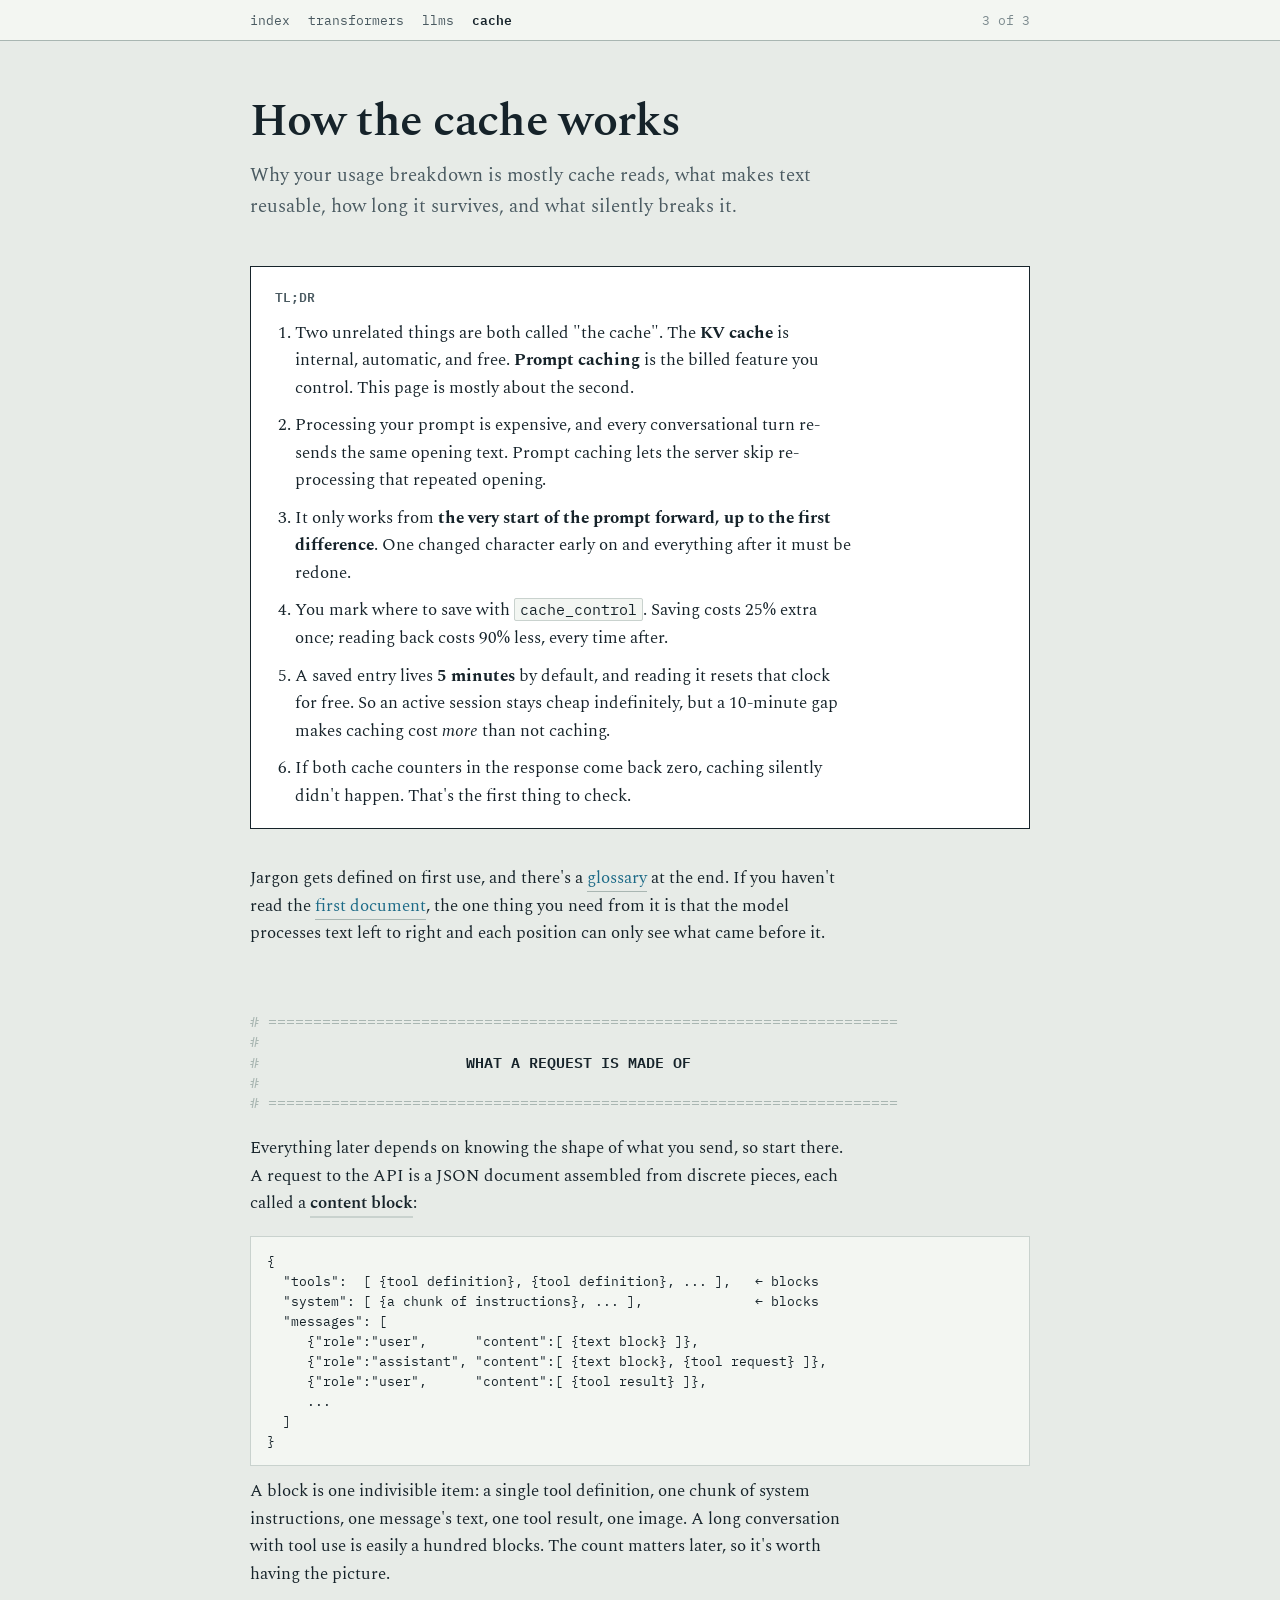
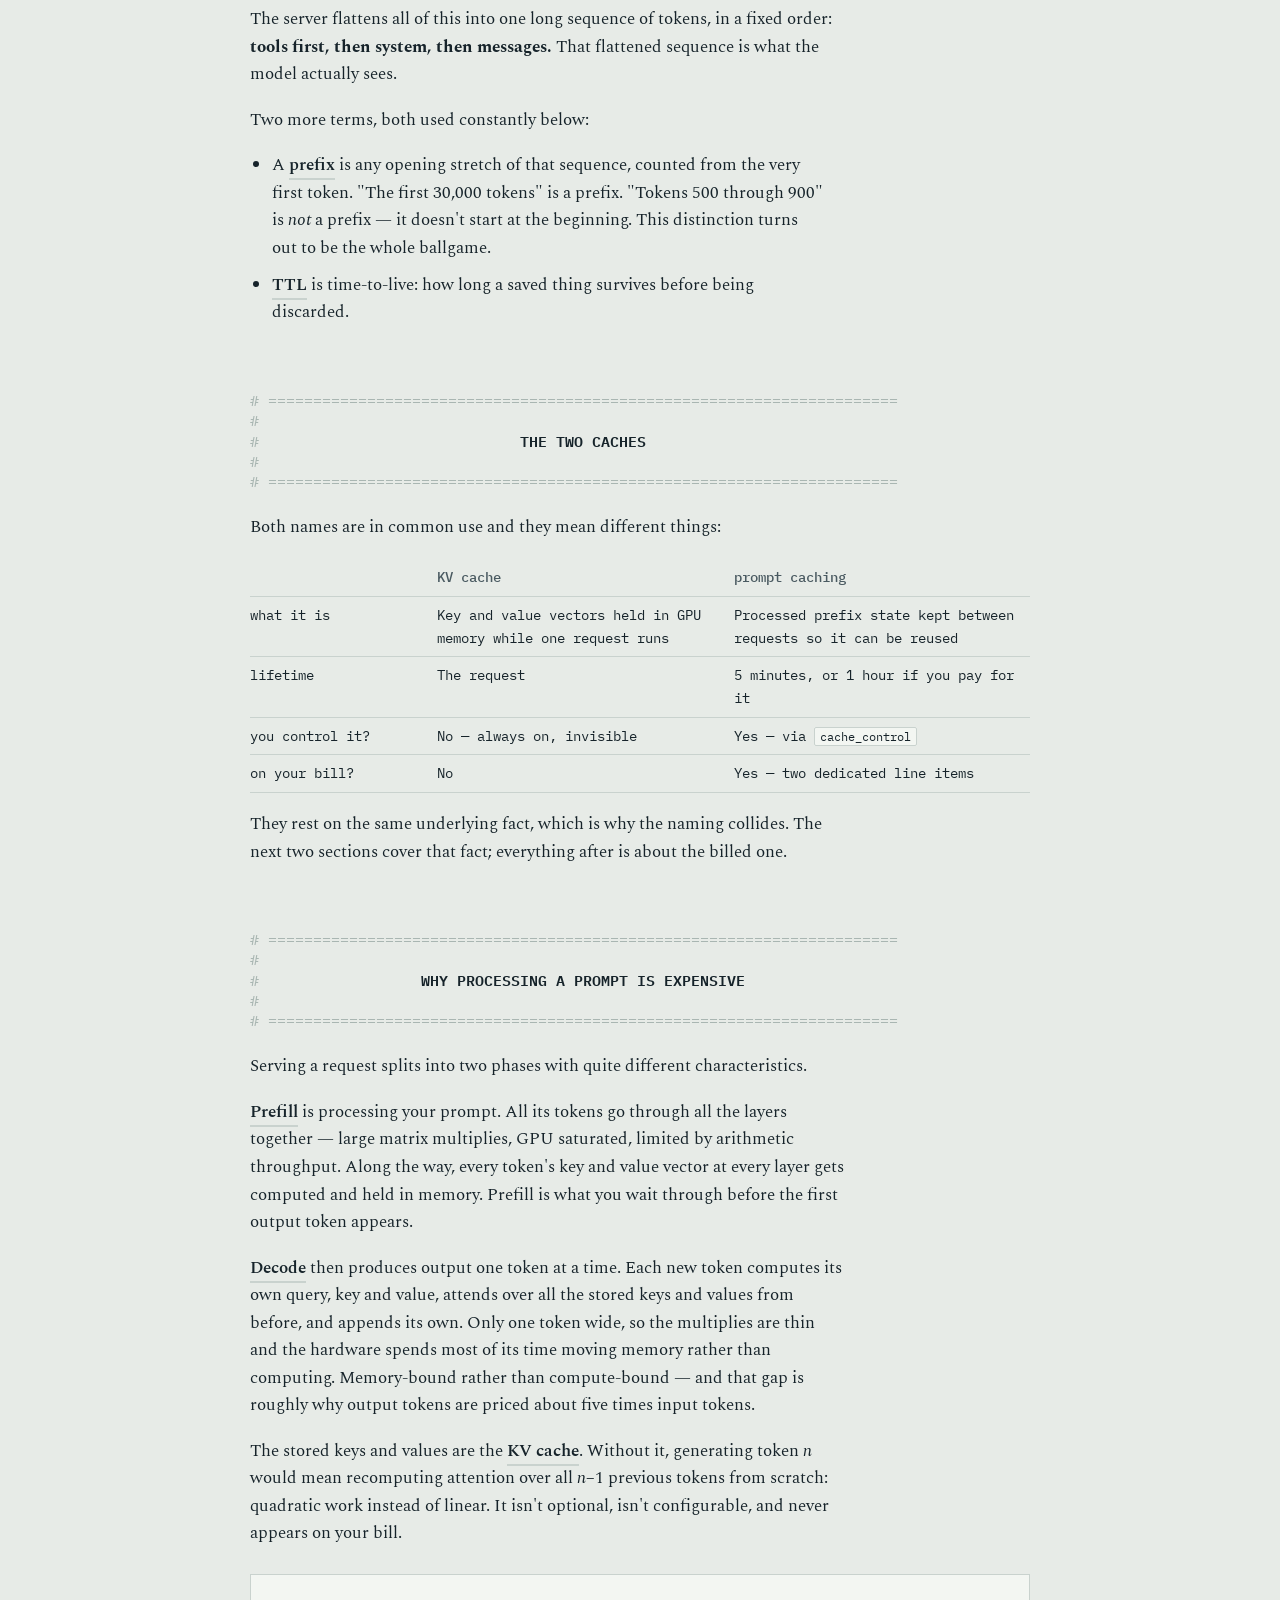
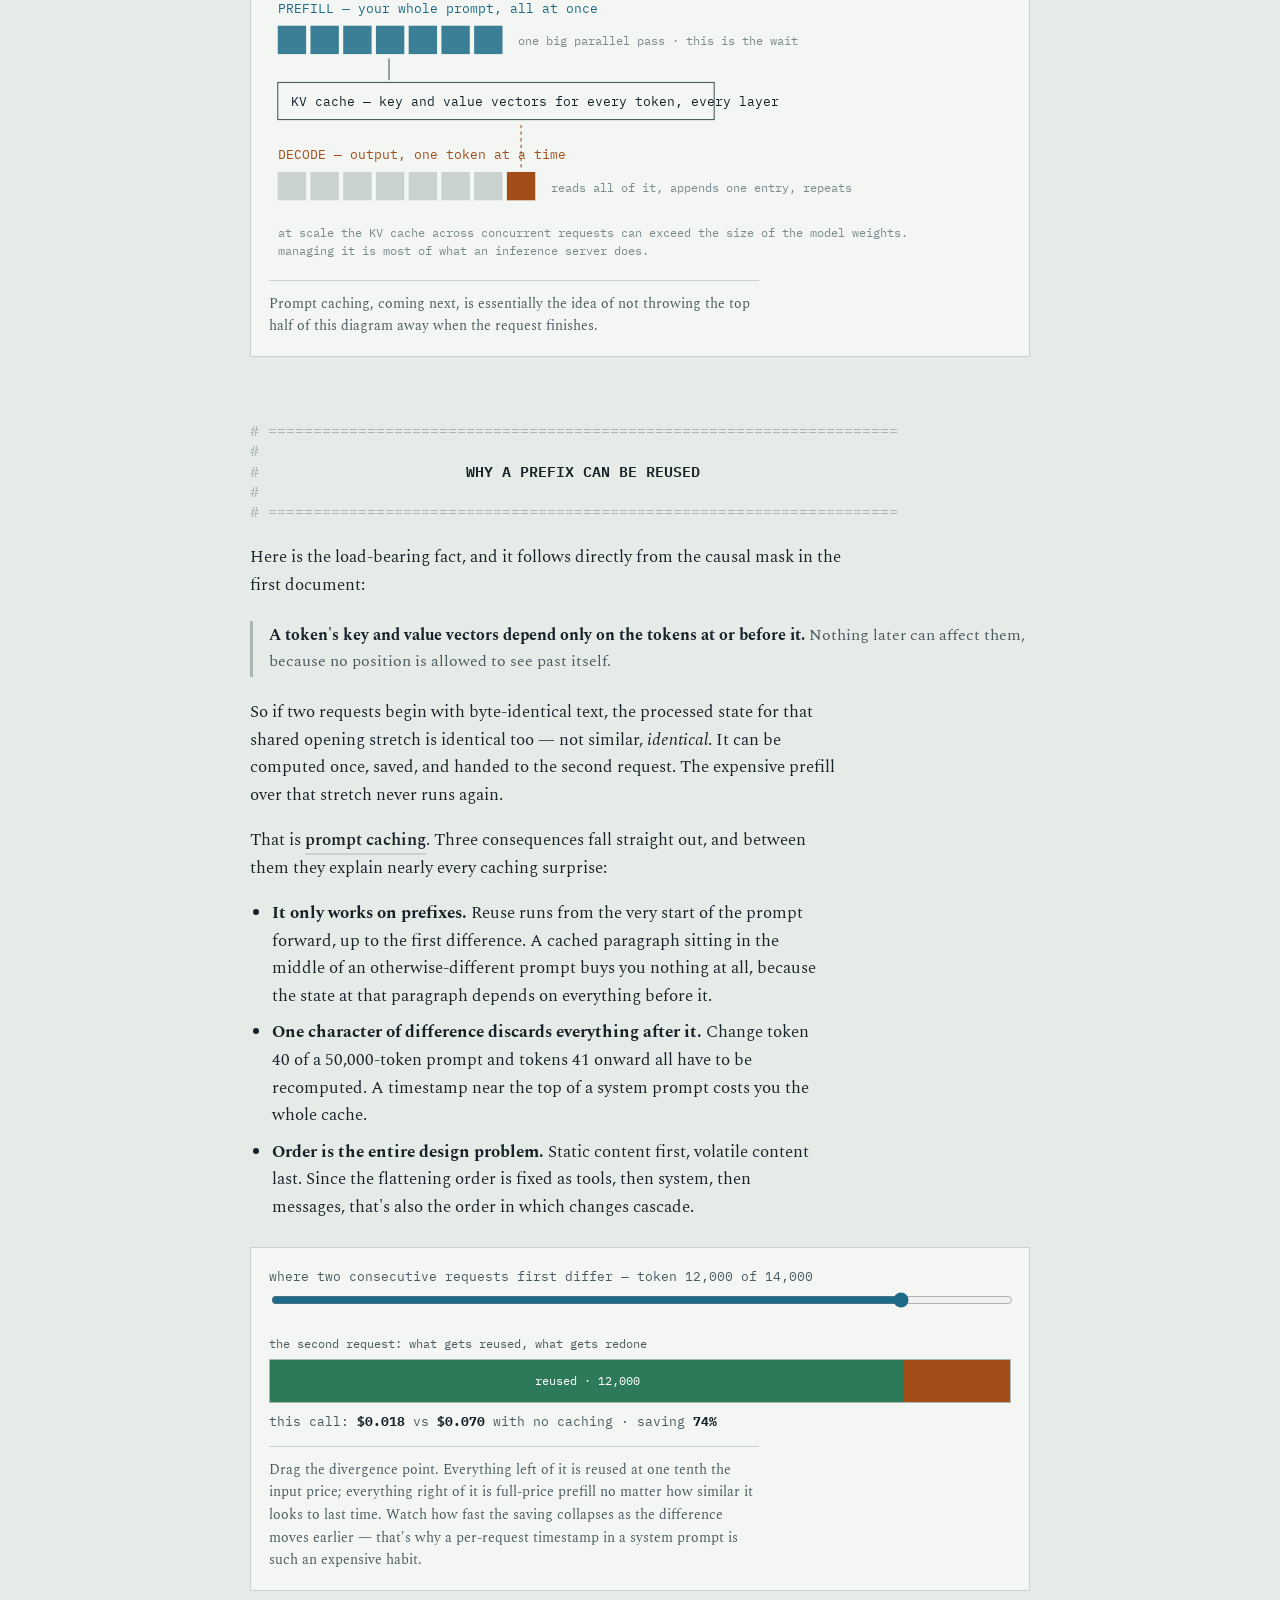
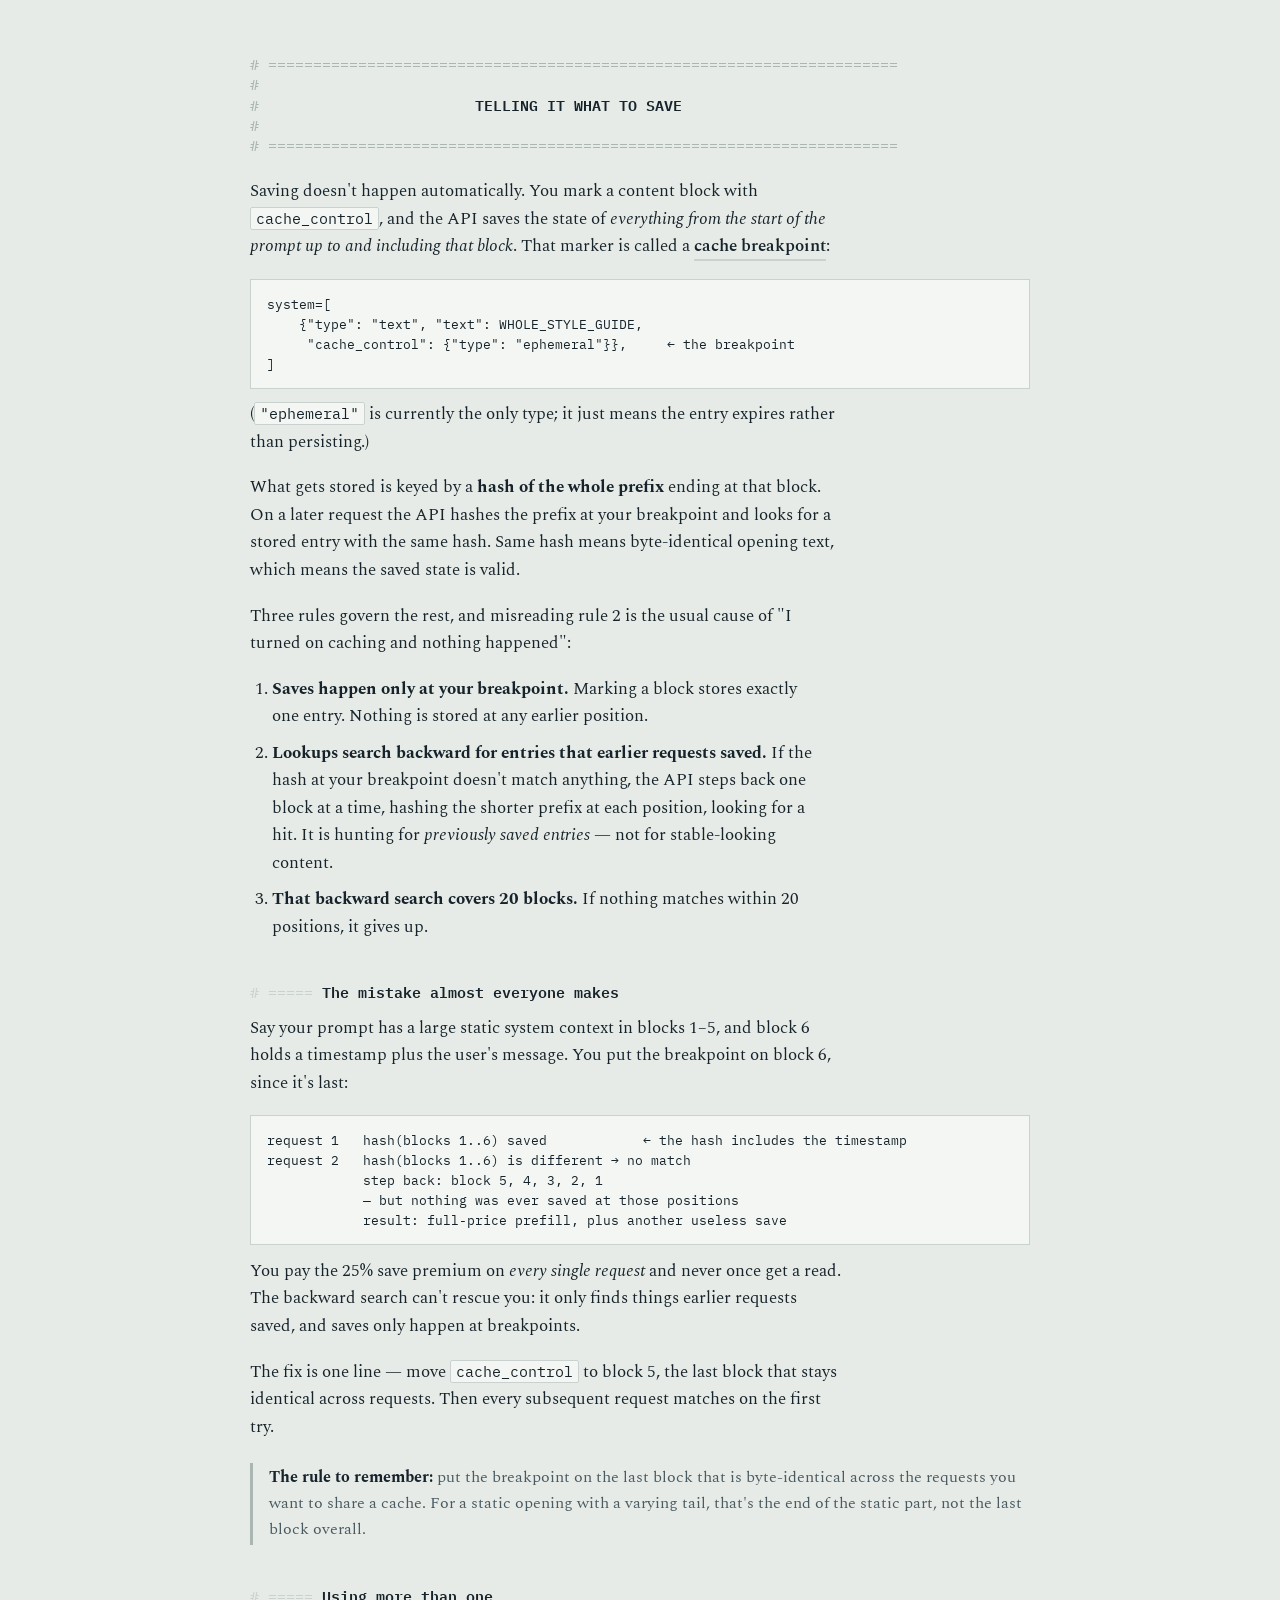
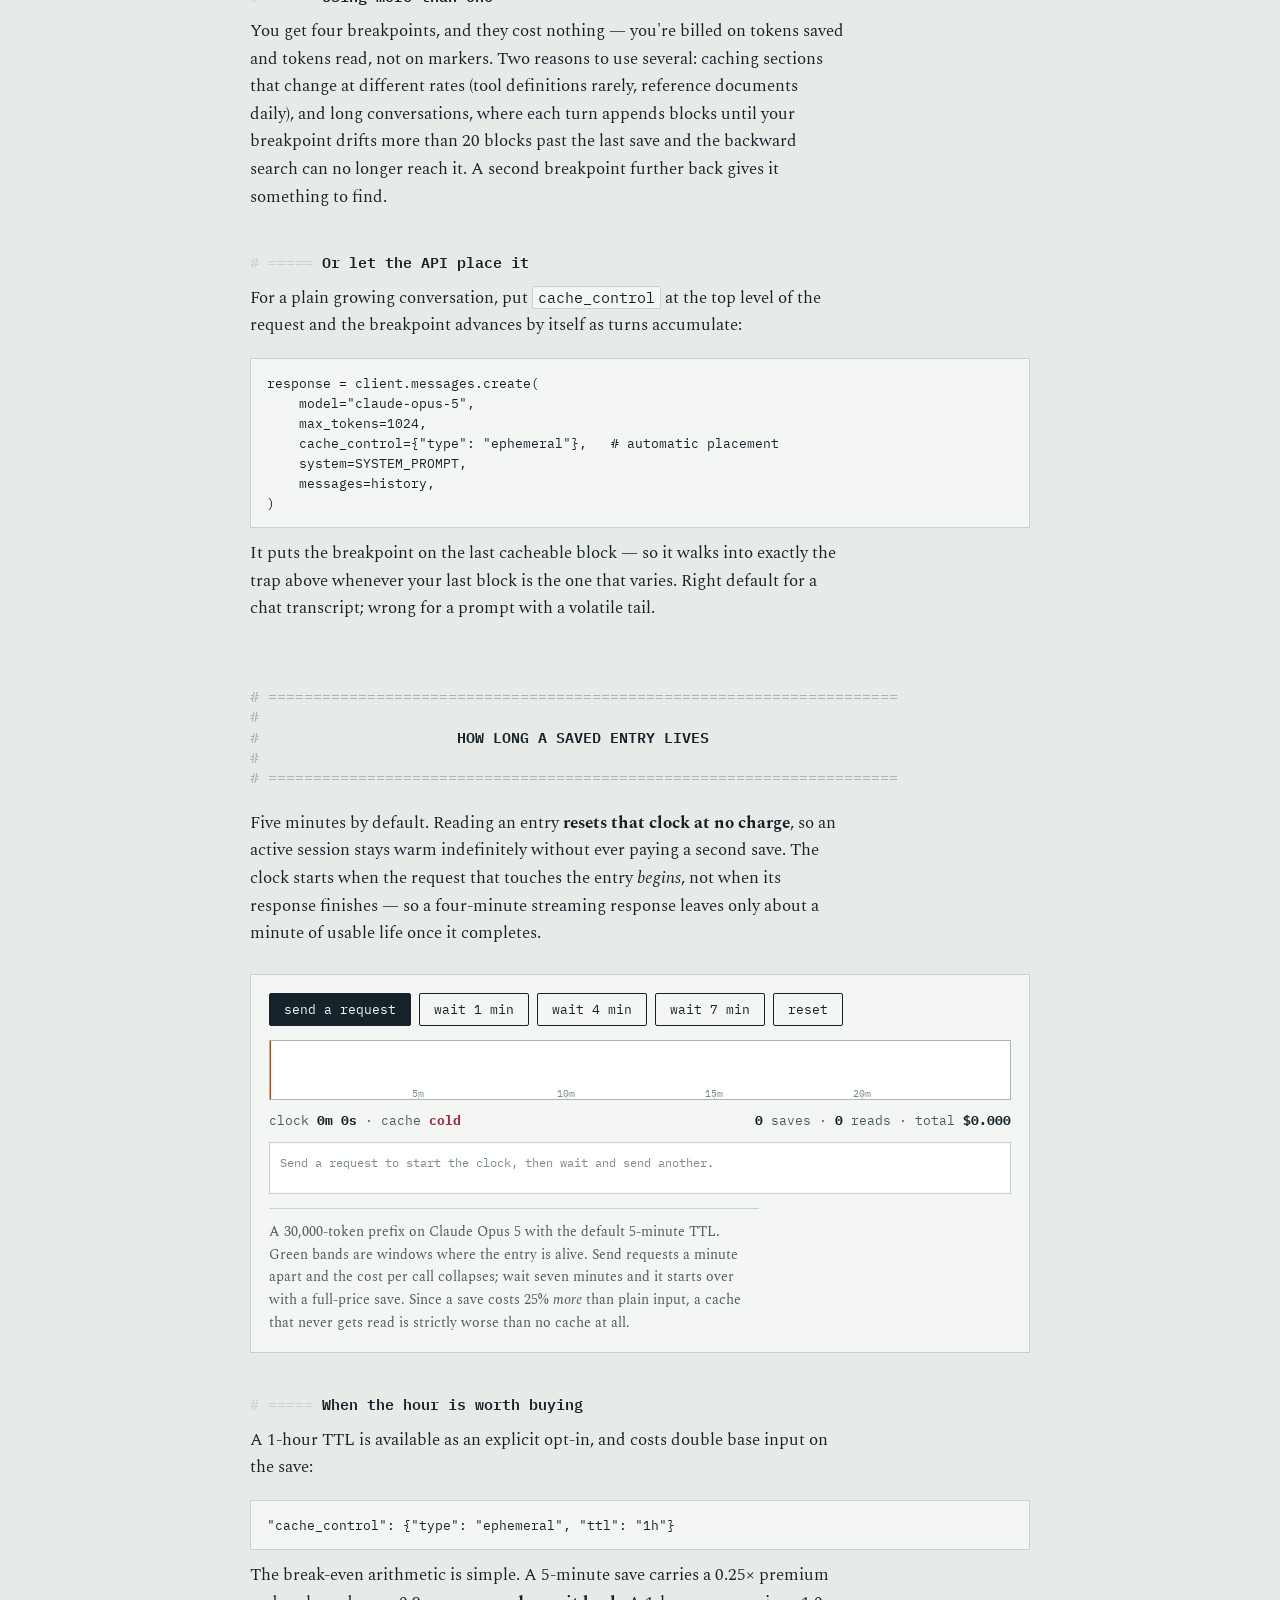
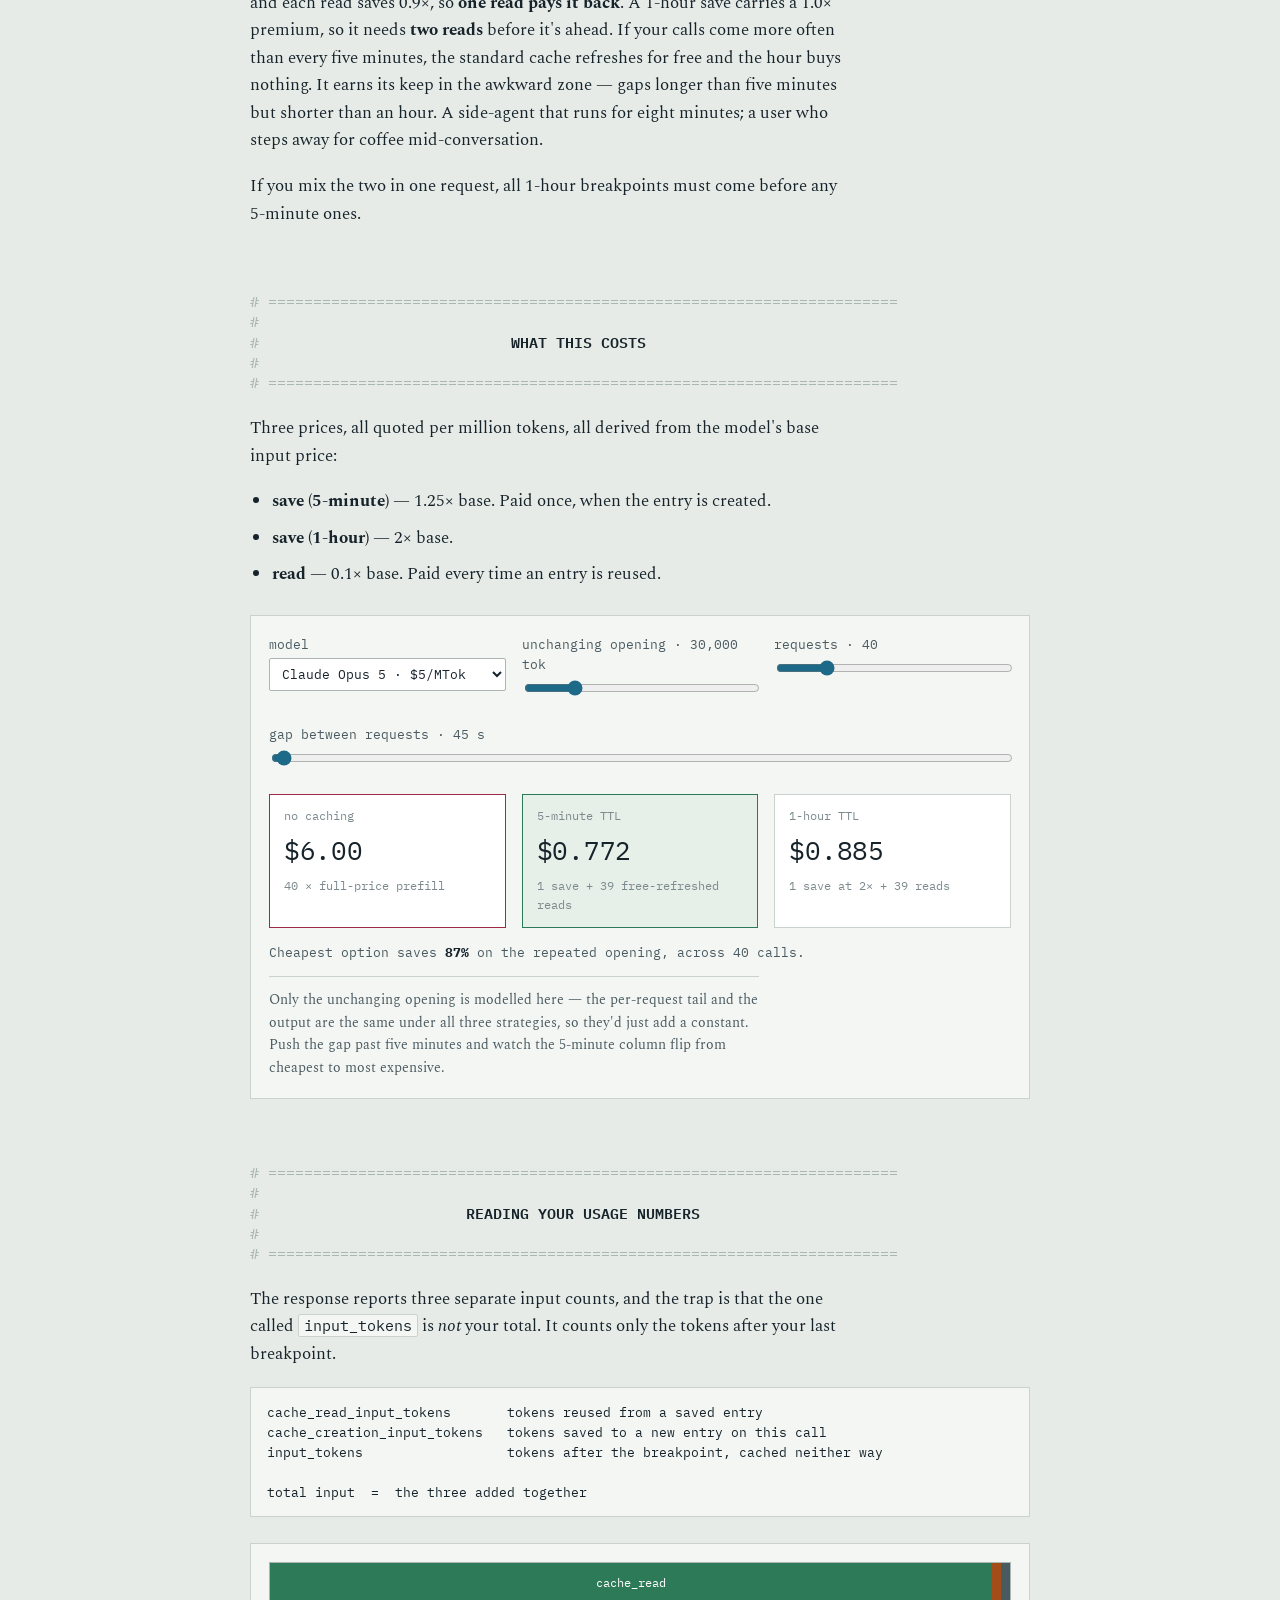
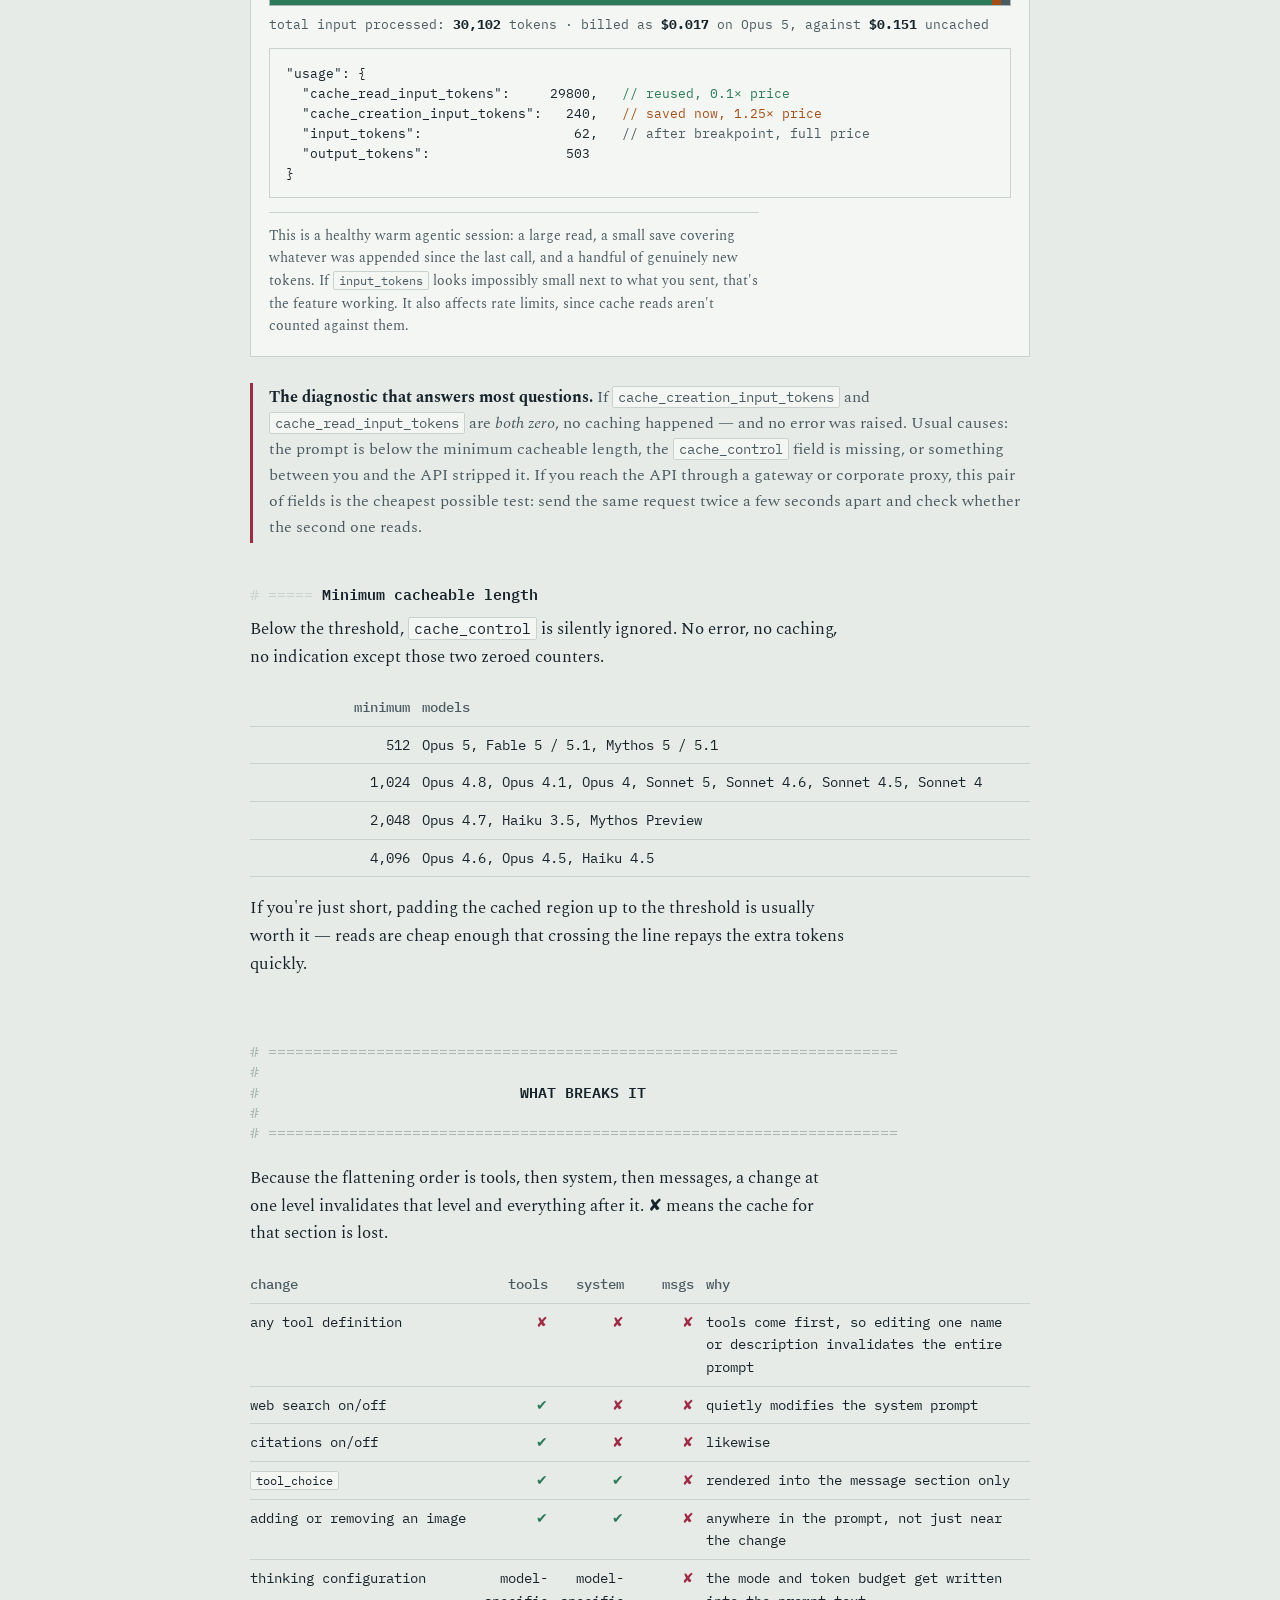
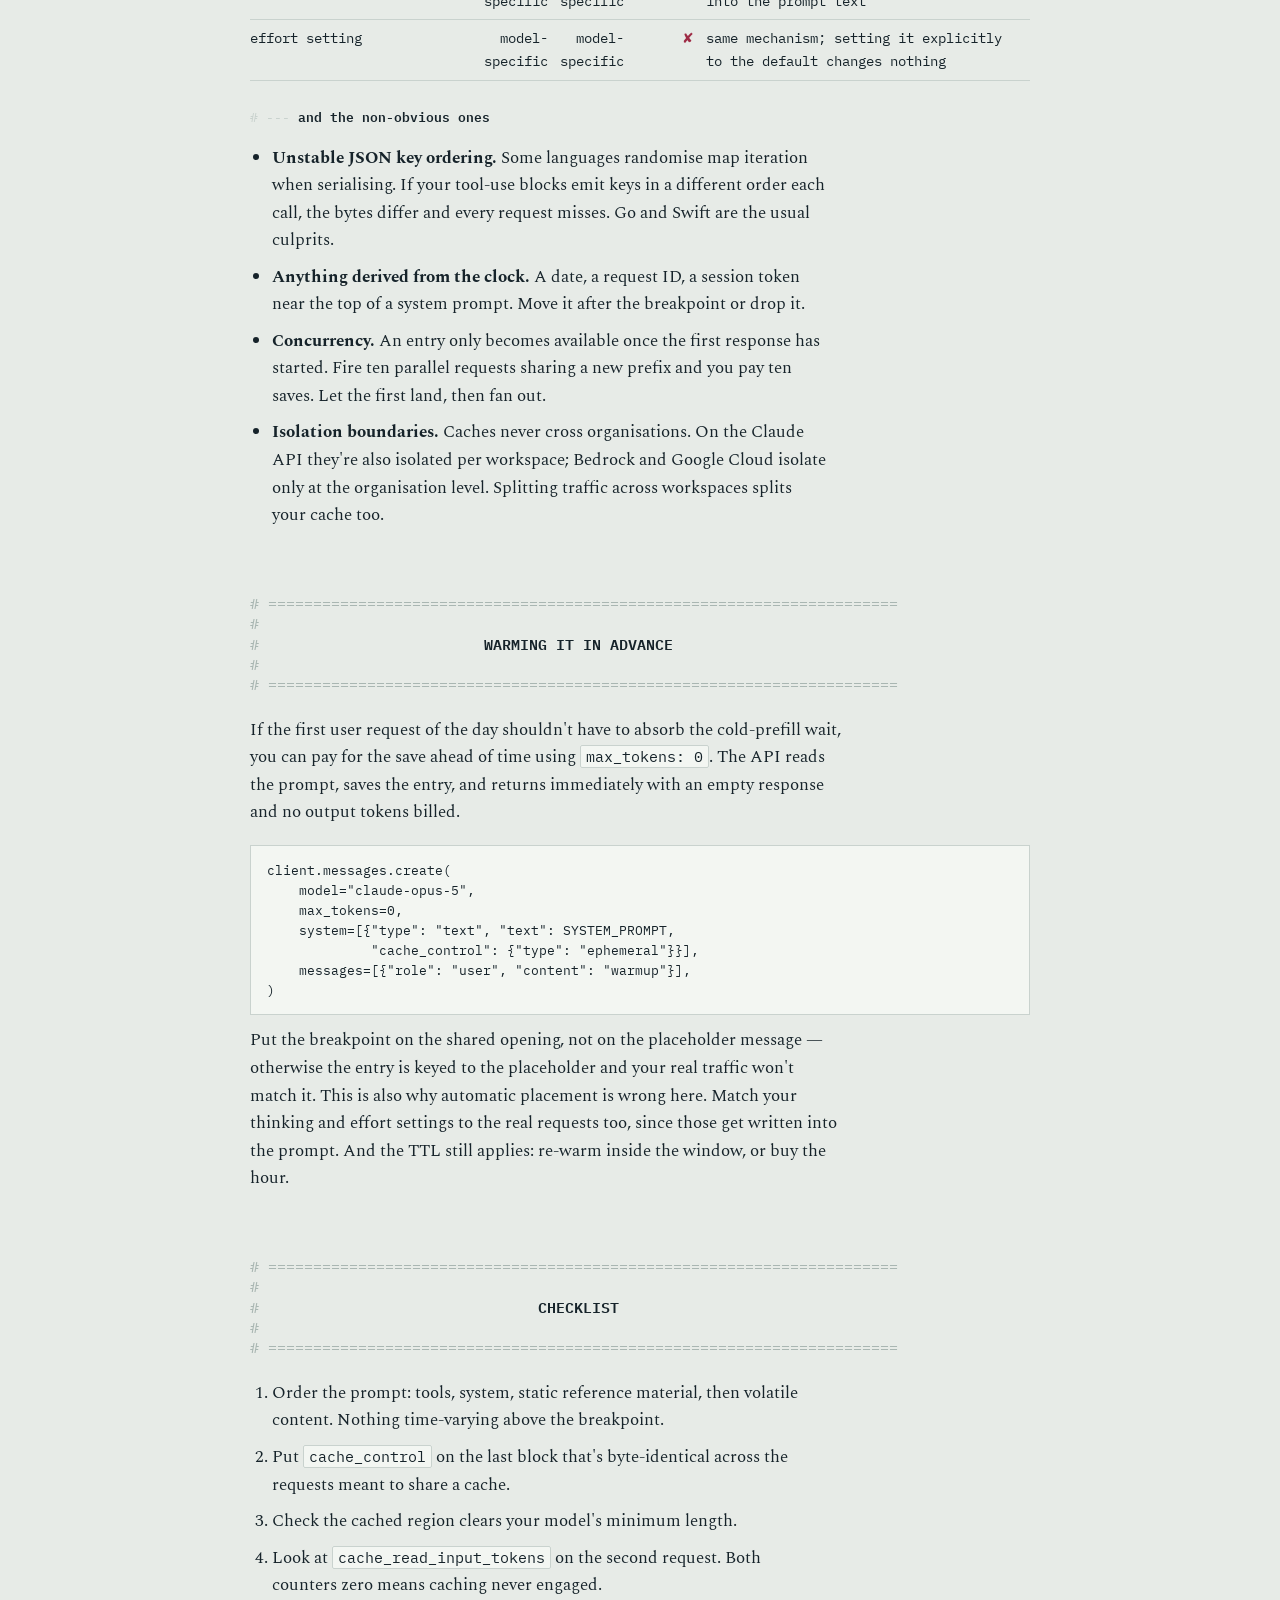
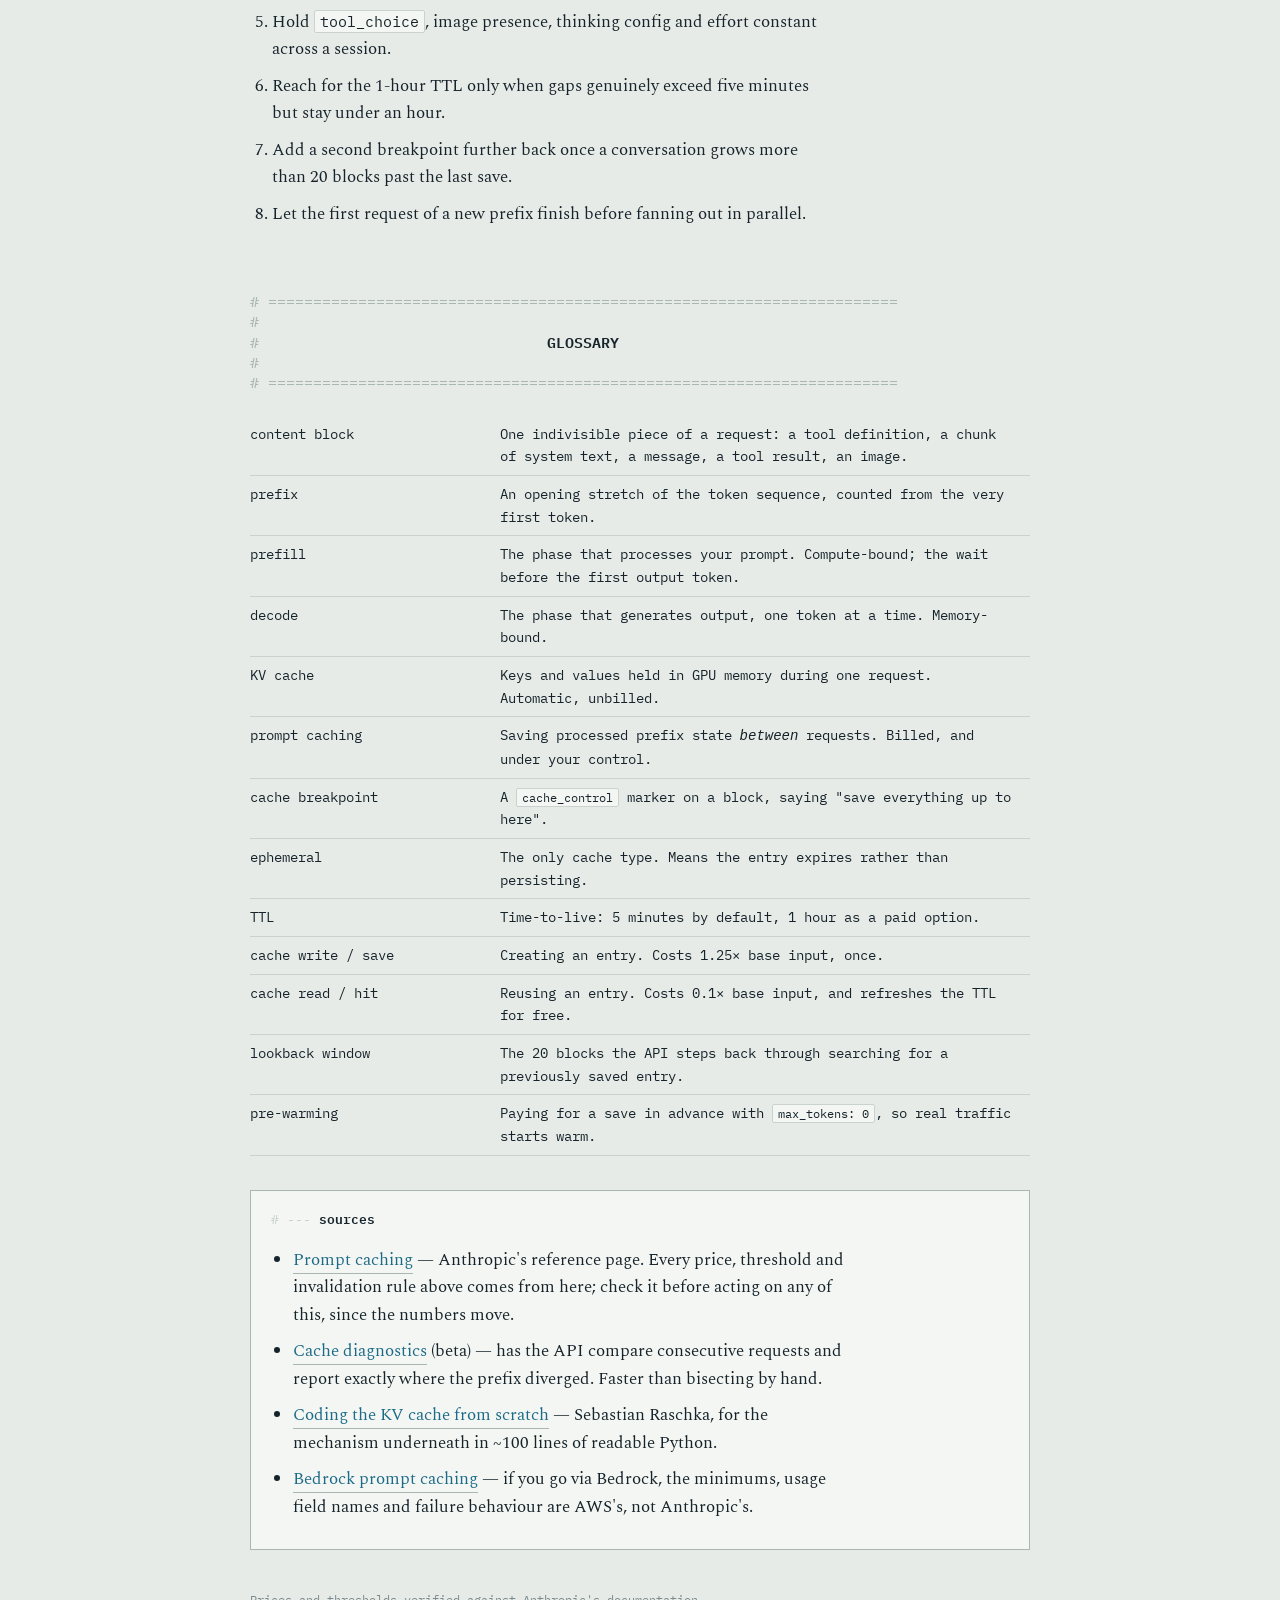
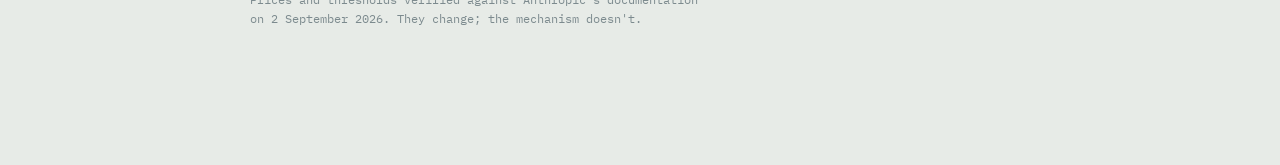
==== commit e06c16d0: "feat: make deployable via Github Pages" ====
--- a/cache.html
+++ b/cache.html
@@ -103,6 +103,7 @@
 <body>
 
 <nav class="bar"><div class="inner">
+  <a href="index.html">index</a>
   <a href="transformers.html">transformers</a>
   <a href="llms.html">llms</a>
   <a href="cache.html" aria-current="page">cache</a>
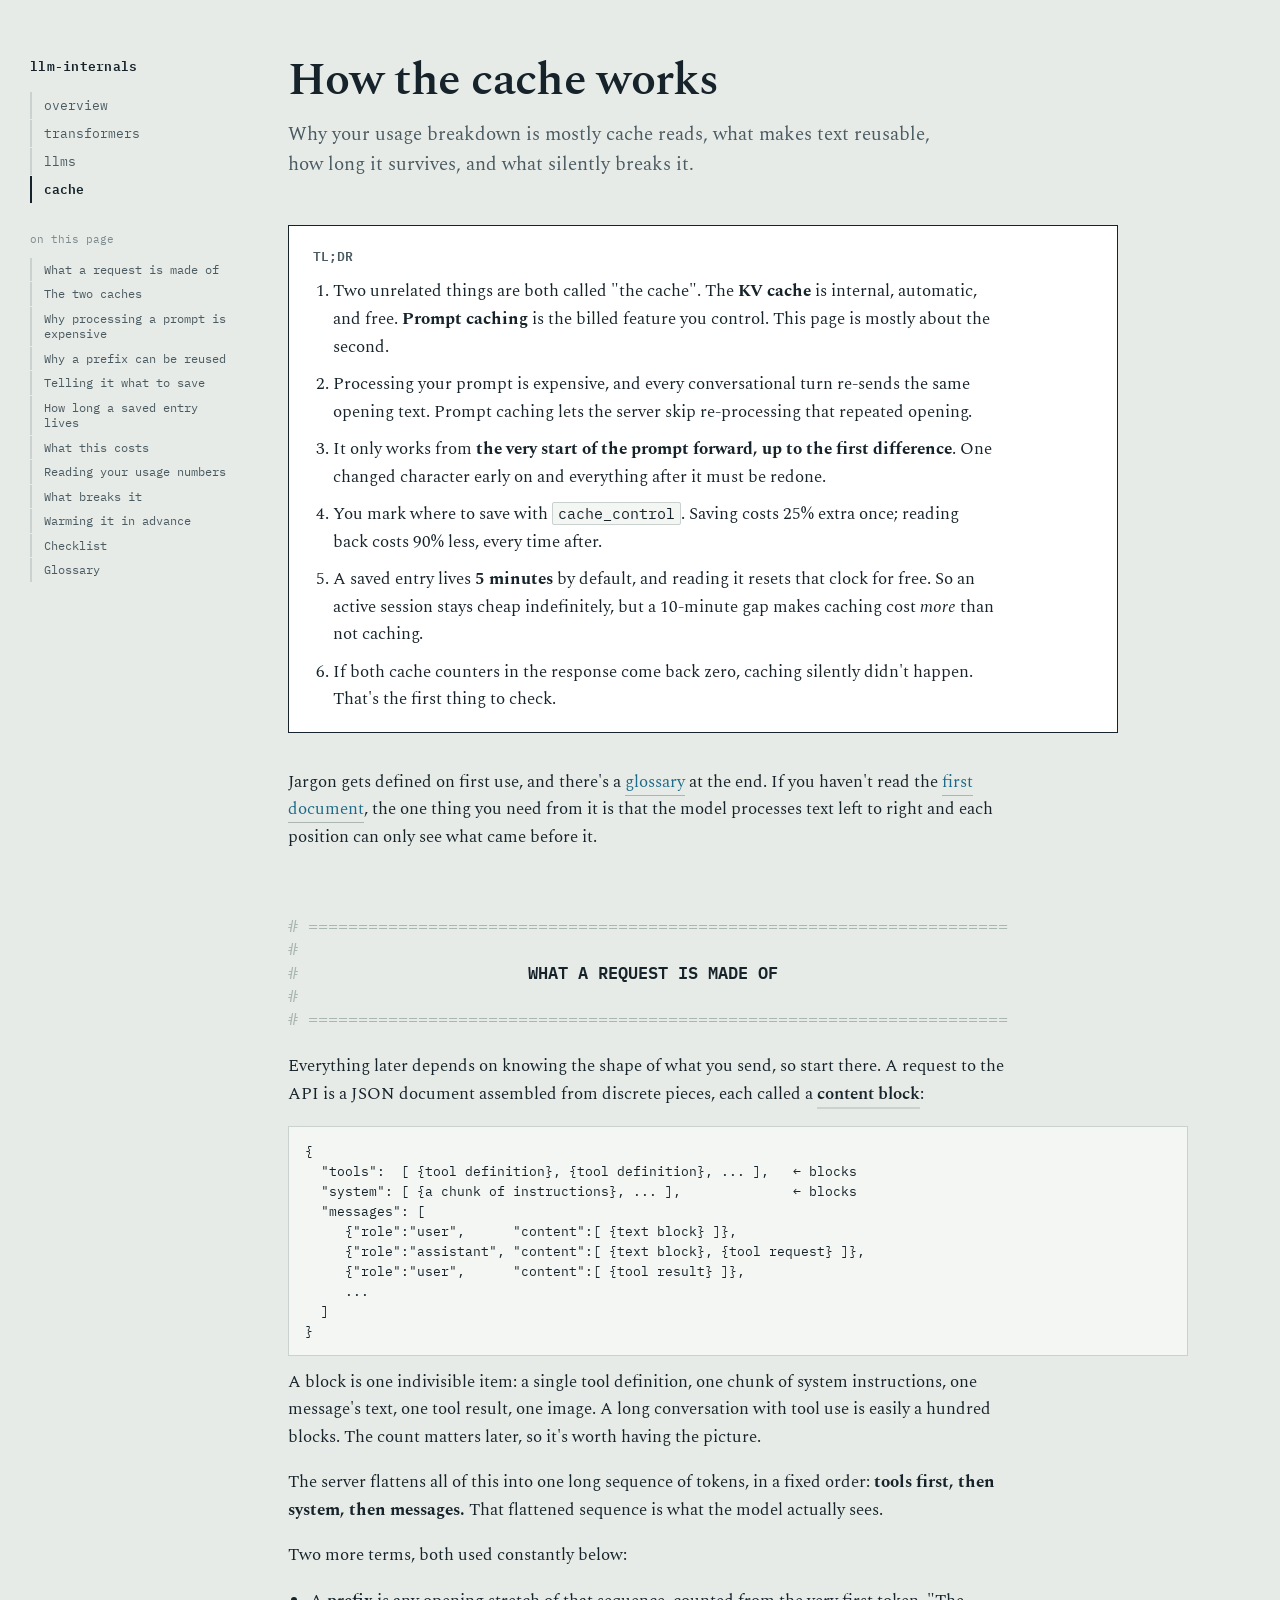
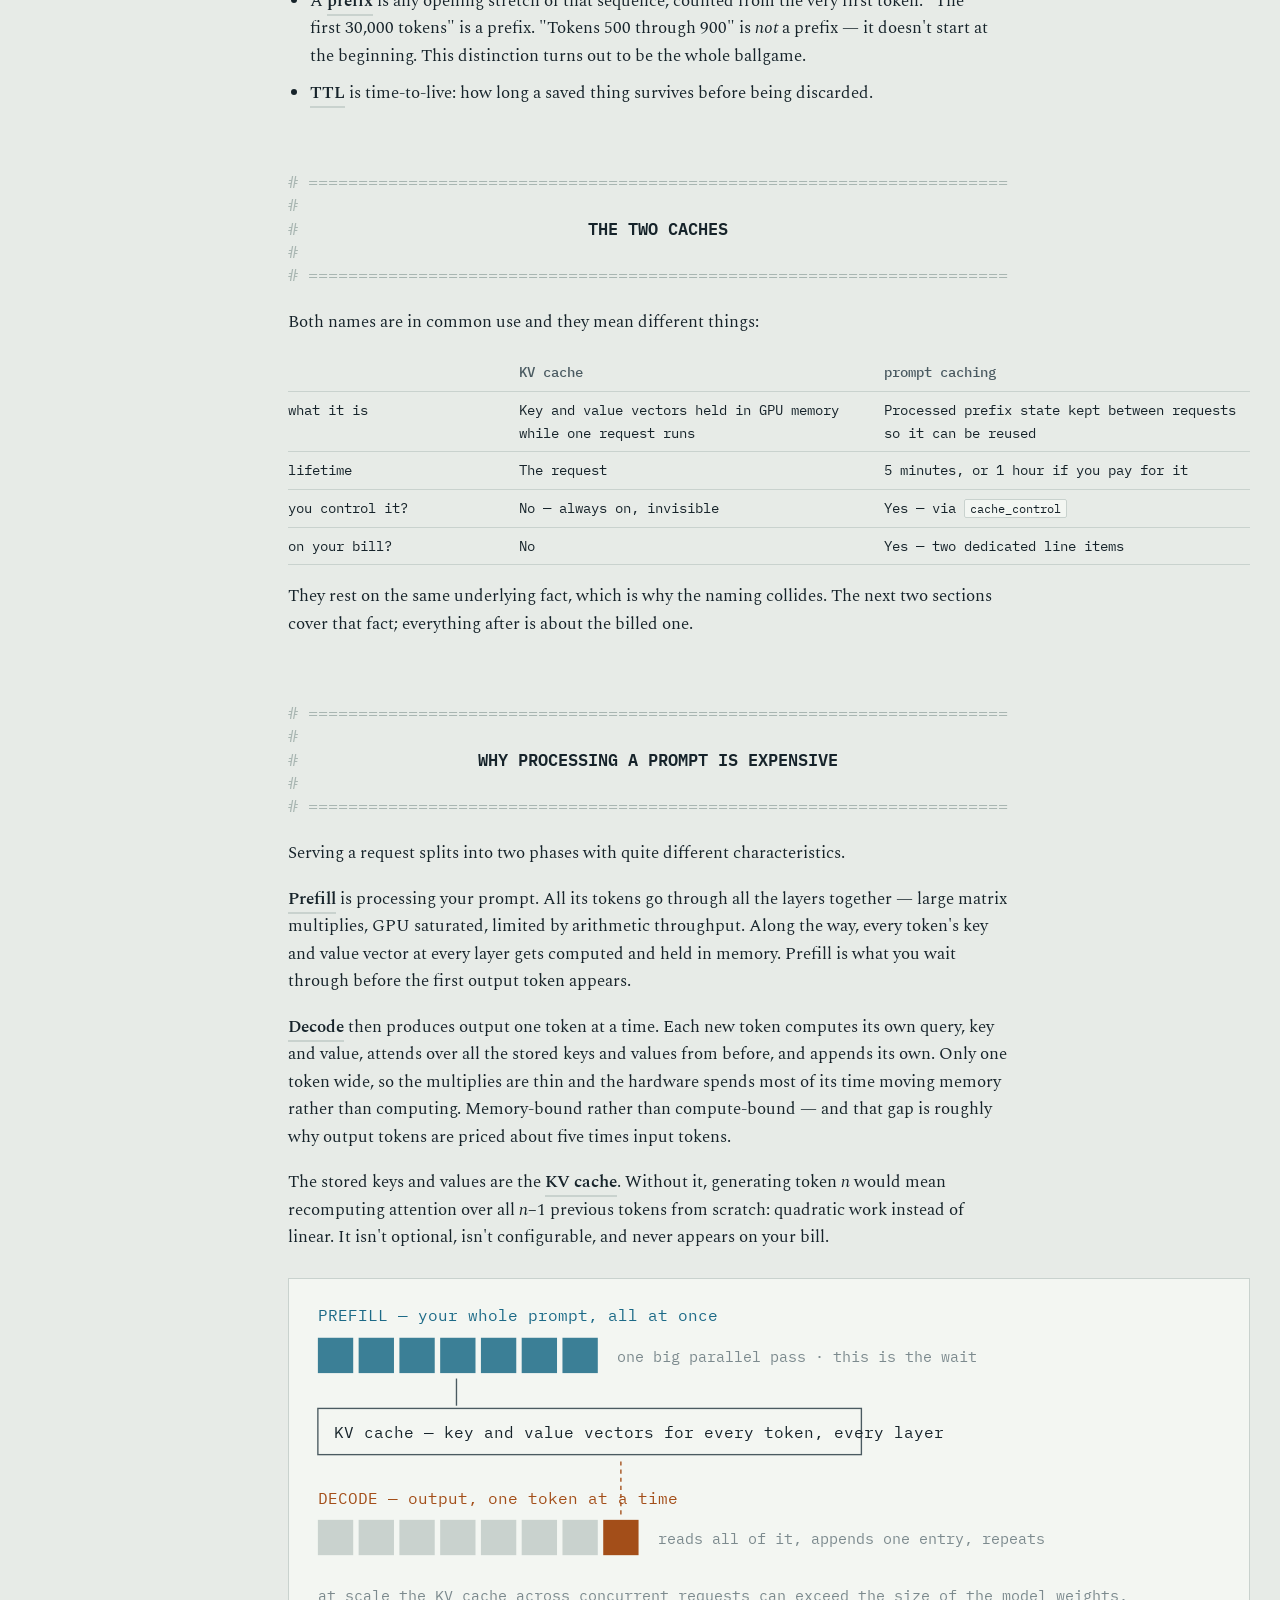
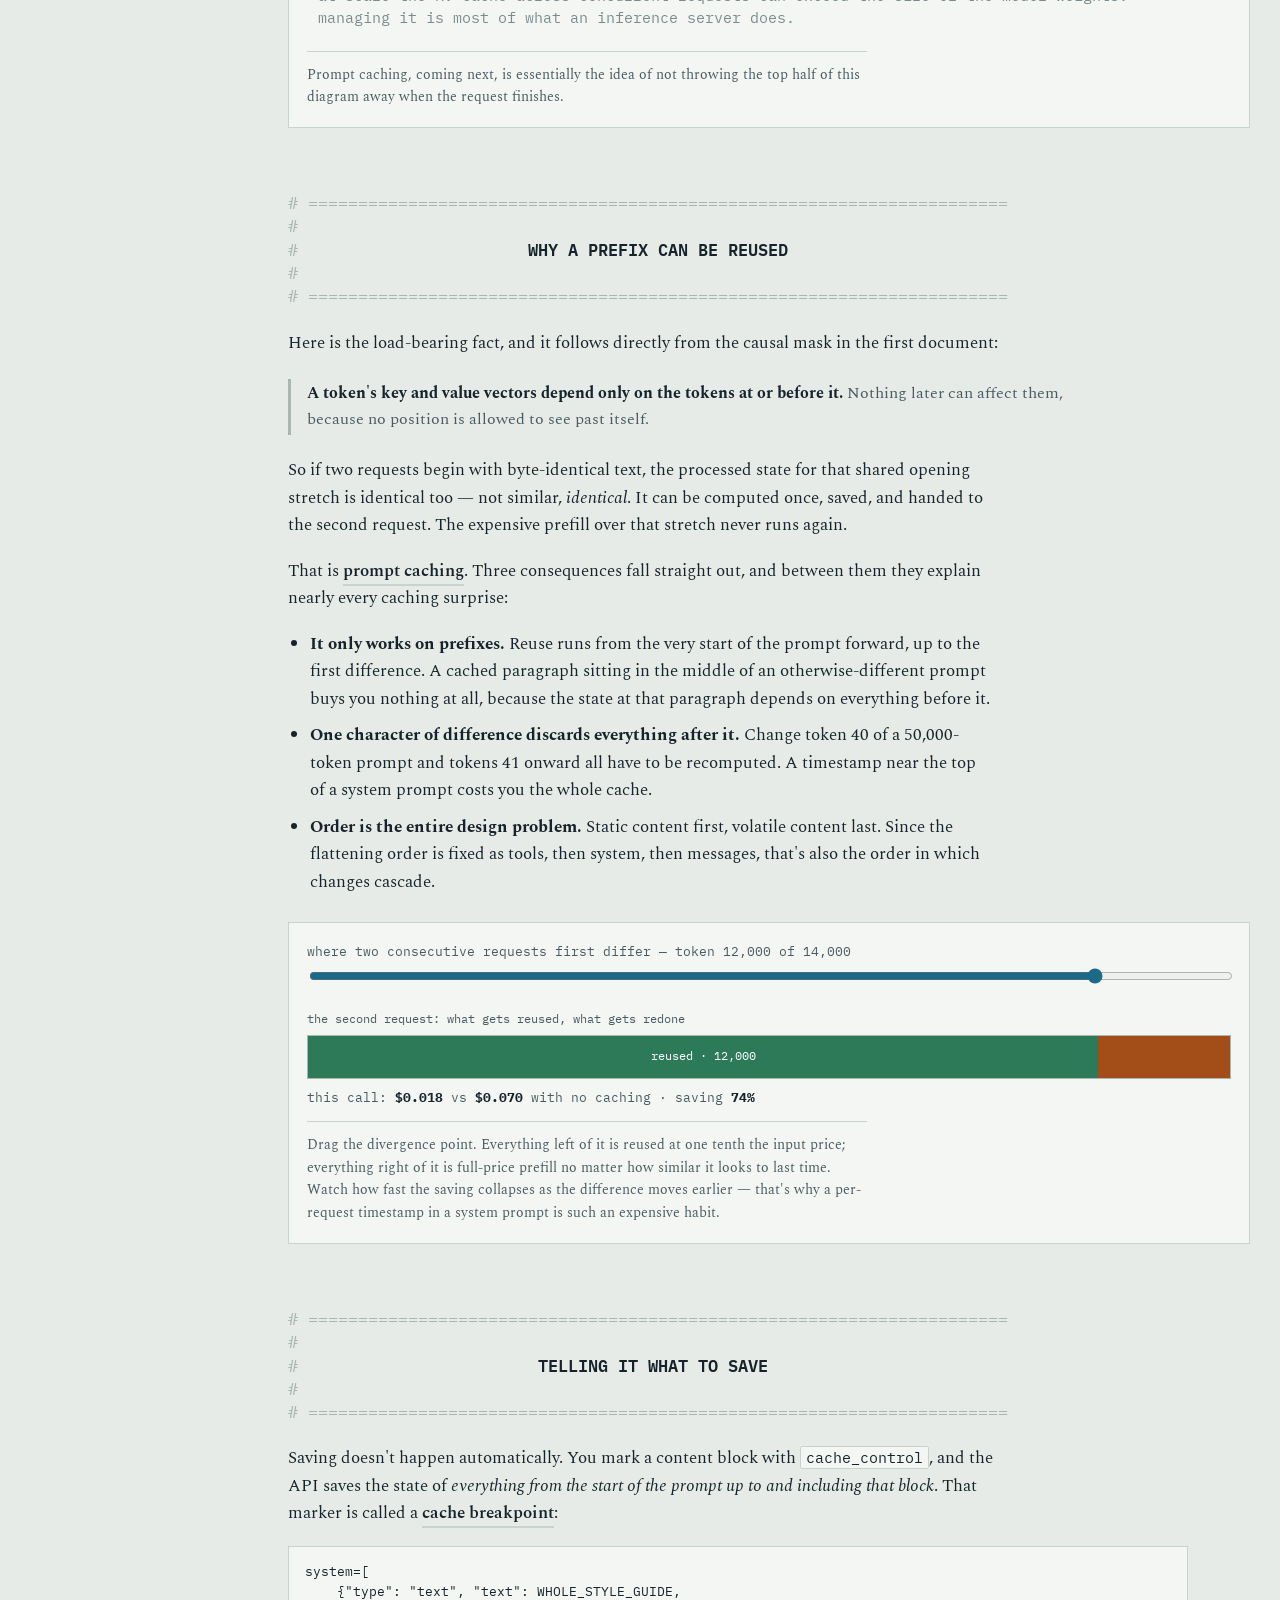
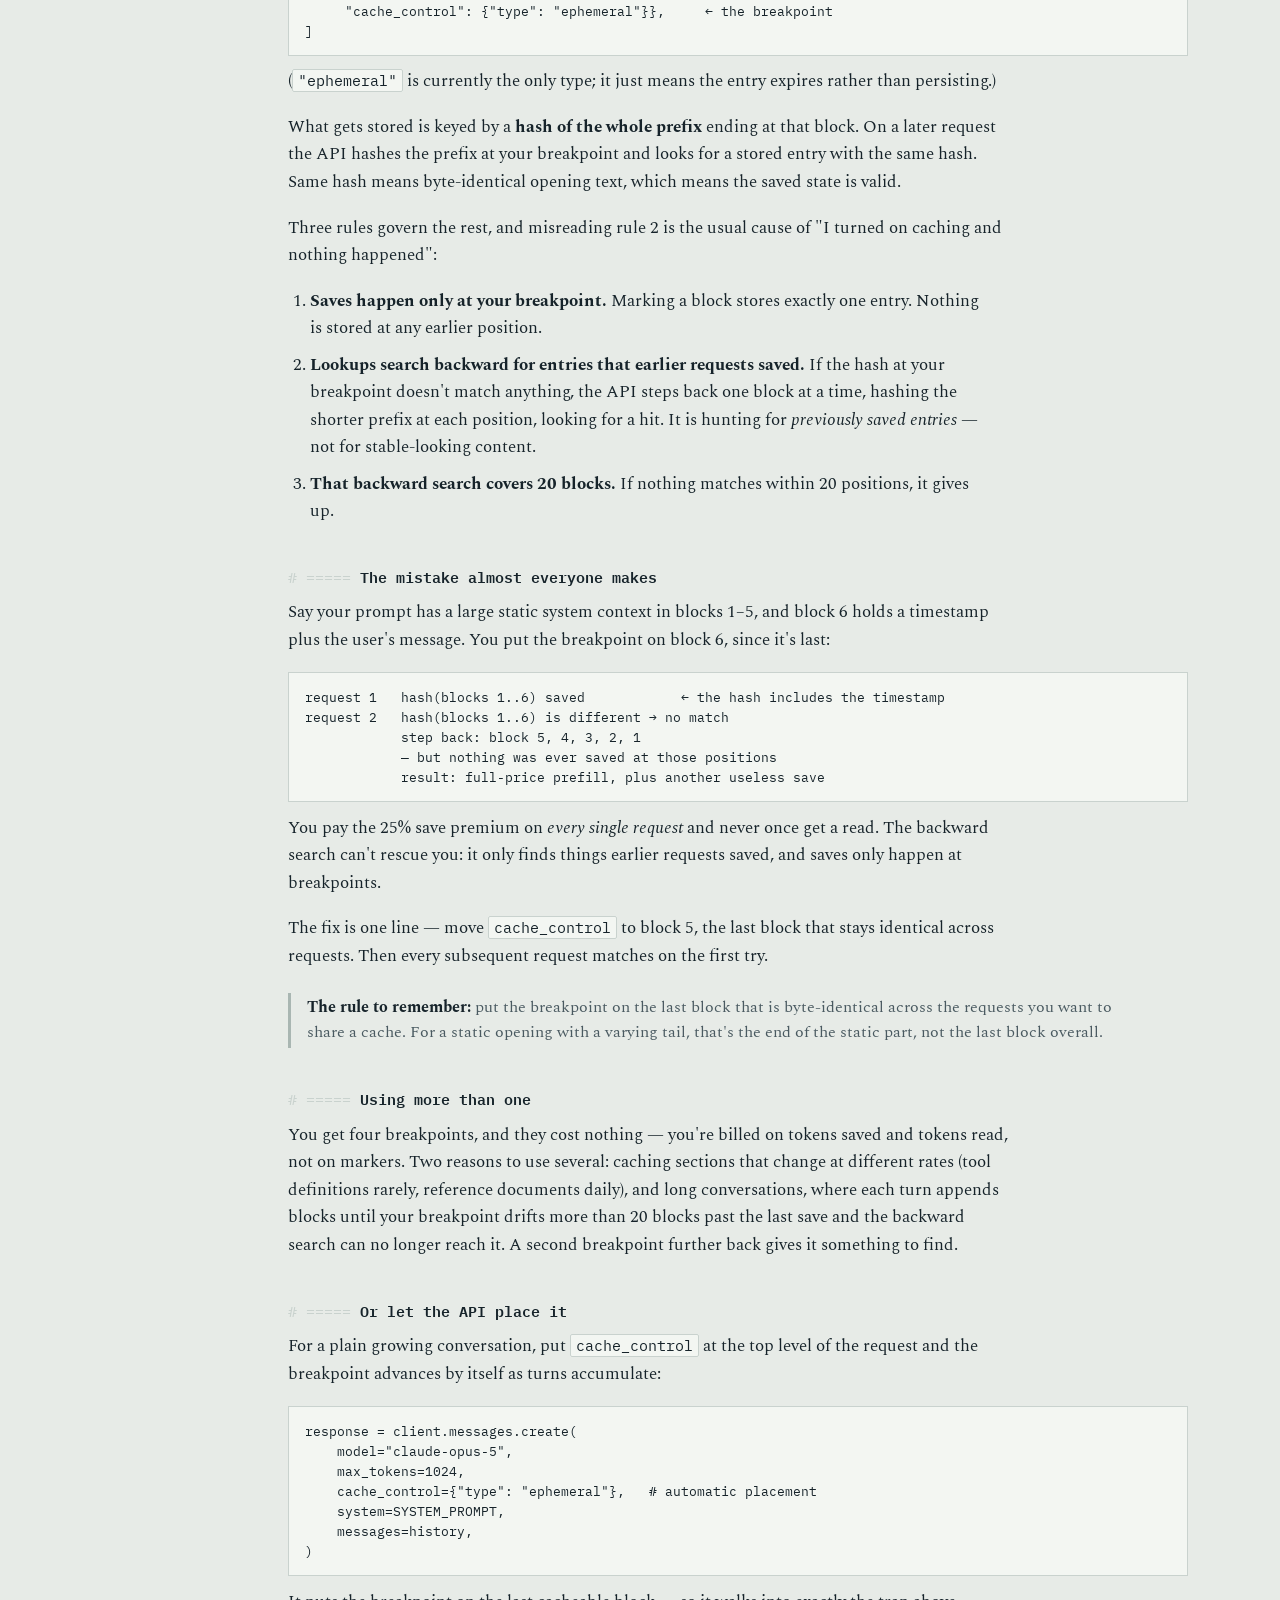
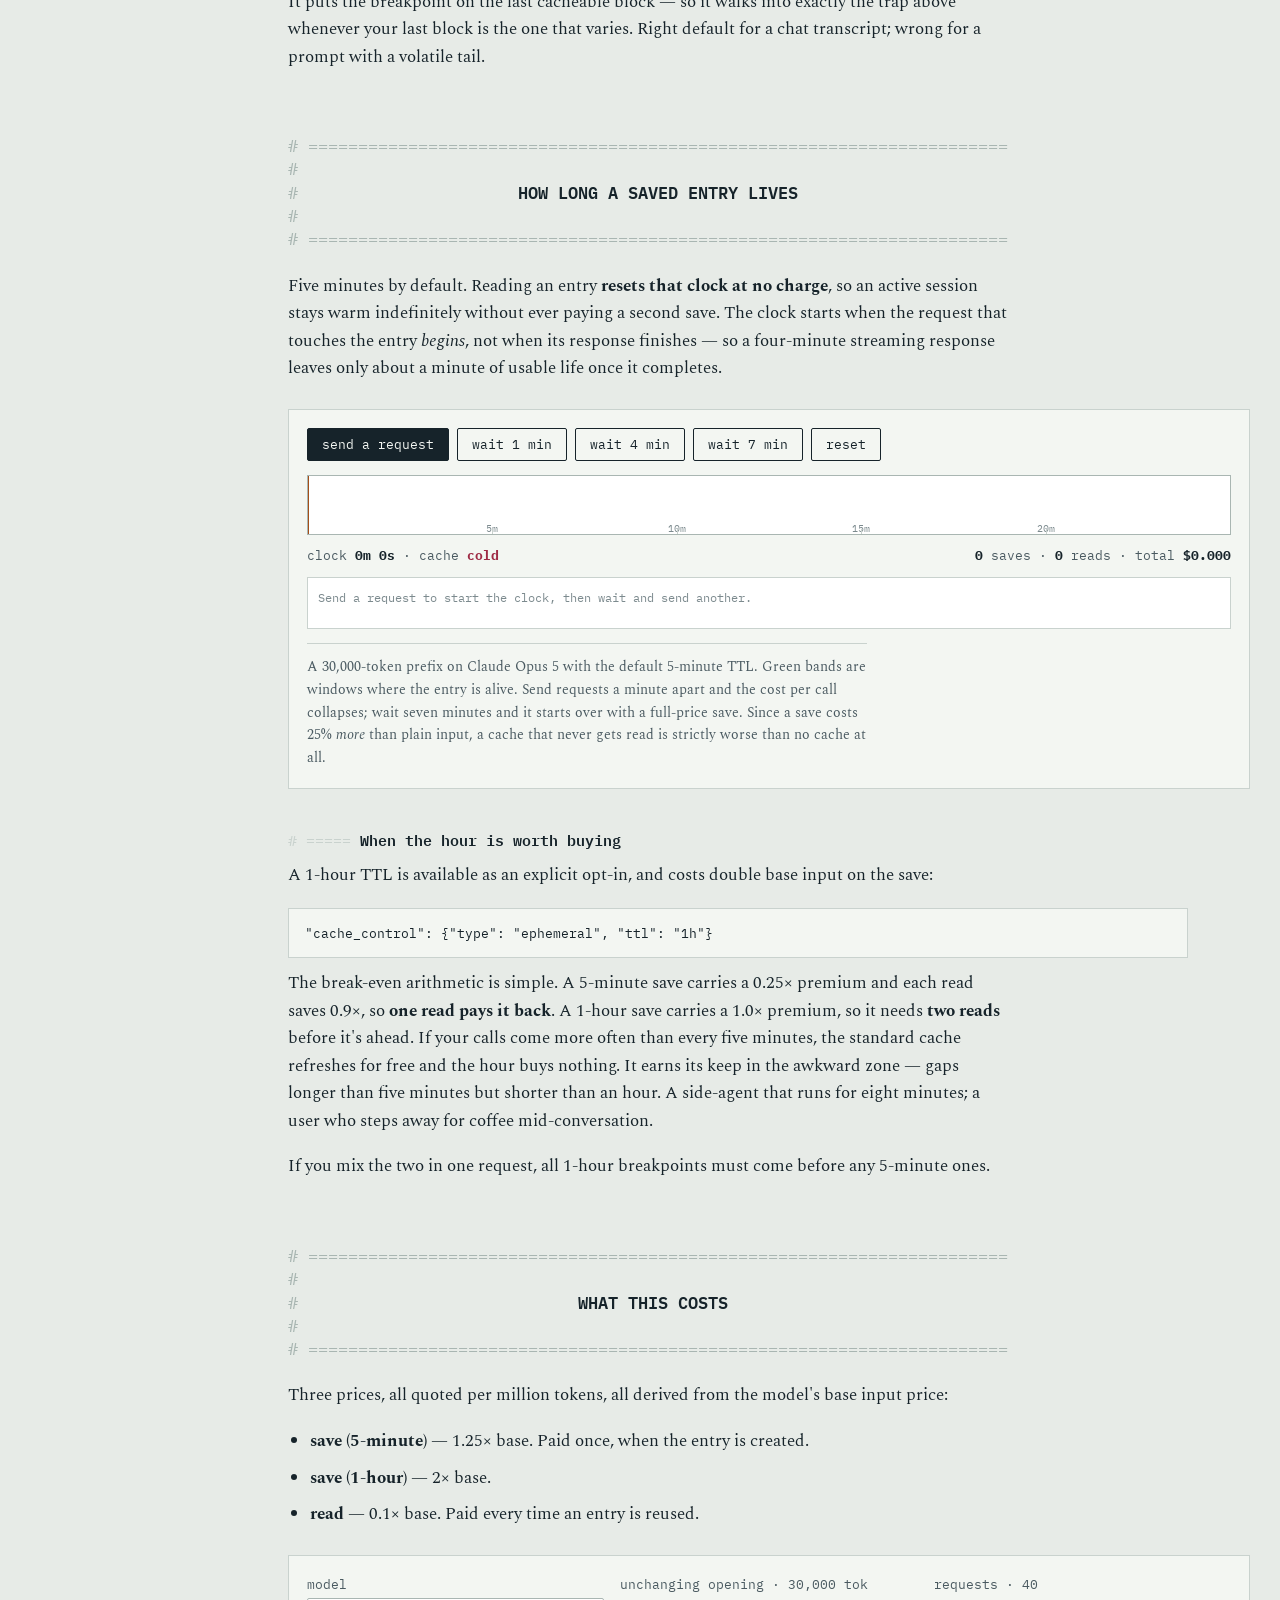
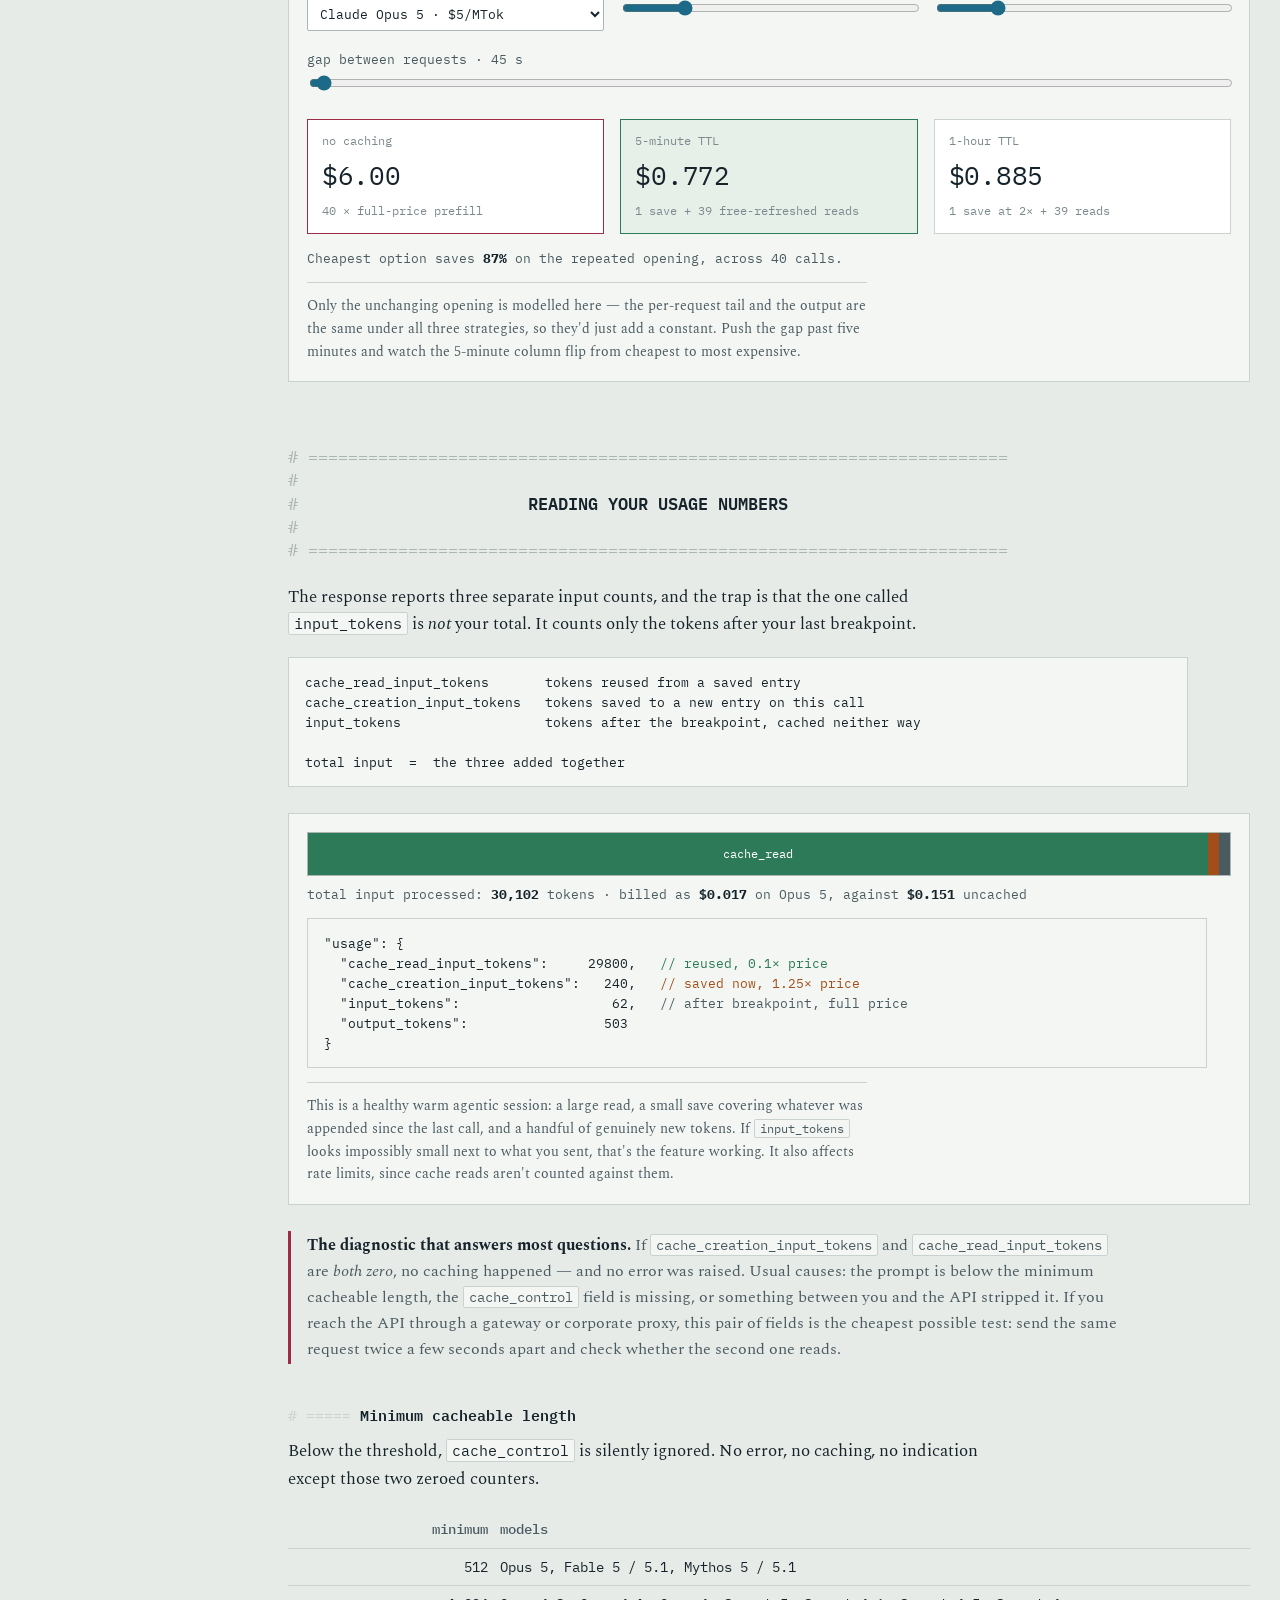
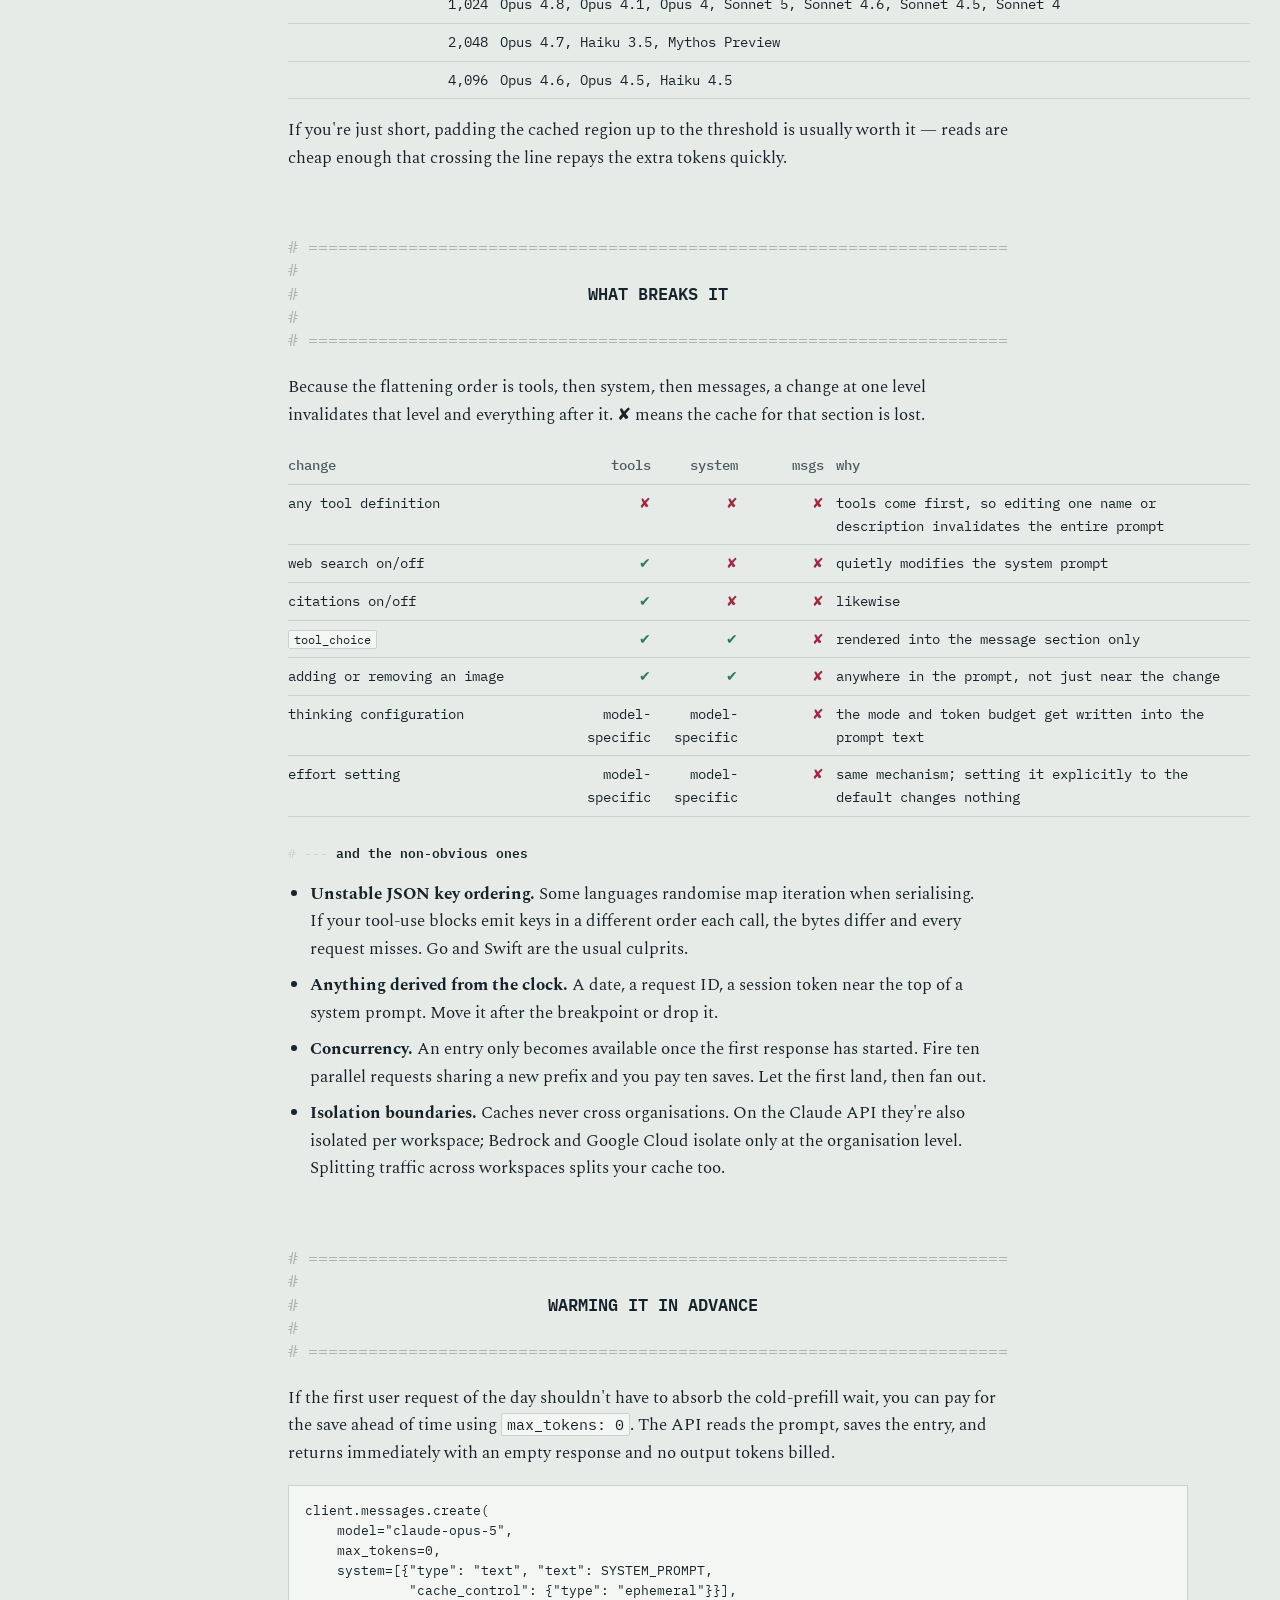
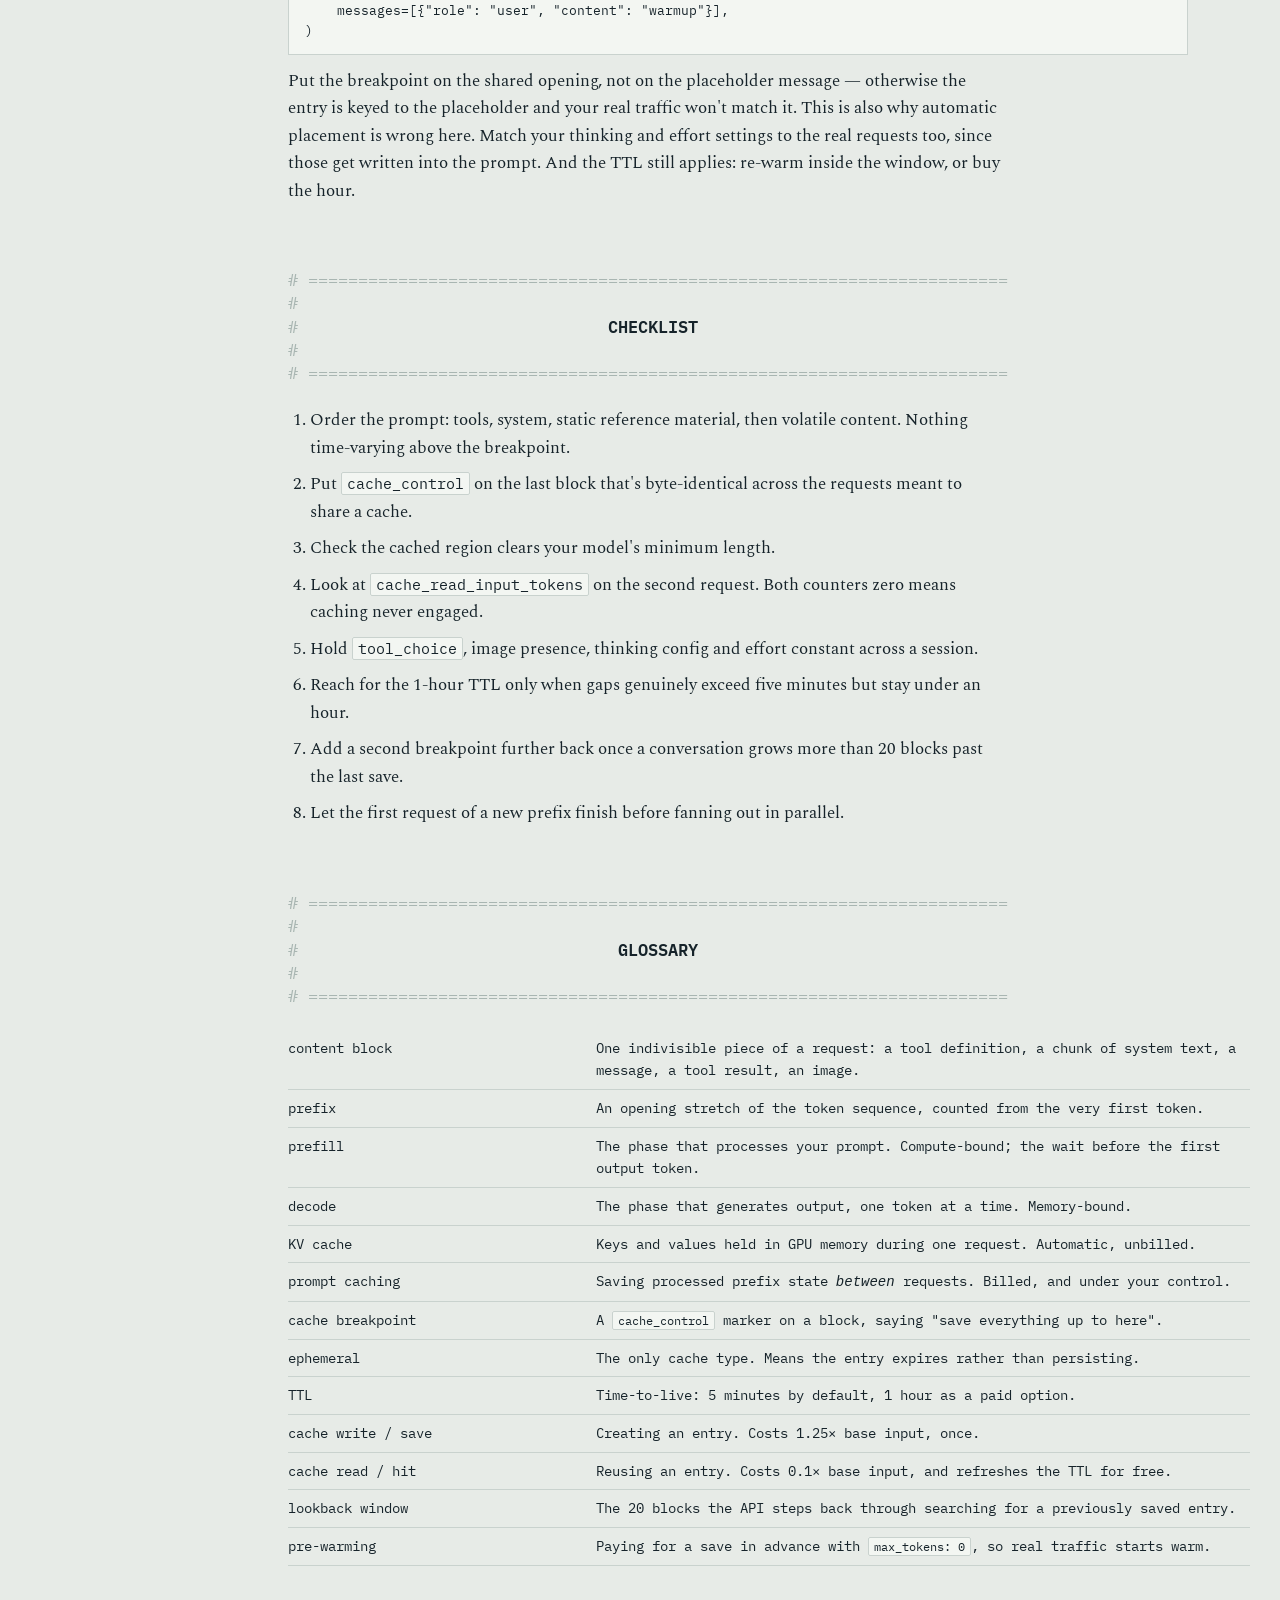
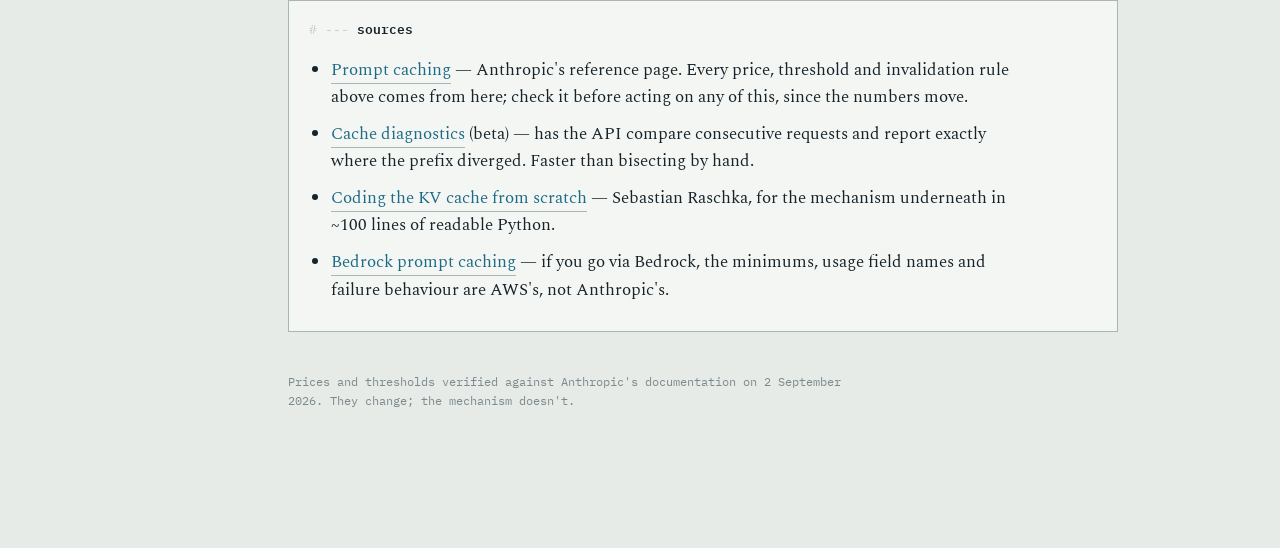
==== commit fd1842eb: "add: navigate via sidebar" ====
--- a/cache.html
+++ b/cache.html
@@ -28,31 +28,31 @@
 .bar .who{margin-left:auto;color:var(--faint)}
 header.title{padding:56px 0 8px}
 header.title h1{font-size:clamp(30px,6.2vw,46px);line-height:1.08;margin:0 0 14px;font-weight:600;letter-spacing:-.015em}
-header.title p.stand{font-size:19px;color:var(--soft);margin:0;max-width:60ch}
+header.title p.stand{font-size:19px;color:var(--soft);margin:0;max-width:68ch}
 .bannerwrap{container-type:inline-size;margin:64px 0 22px}
-.bannerwrap h2 .art{display:block;font-family:"IBM Plex Mono",ui-monospace,monospace;font-size:clamp(6px,2.24cqw,15px);line-height:1.35;color:var(--rule);white-space:pre;margin:0;font-weight:400}
+.bannerwrap h2 .art{display:block;font-family:"IBM Plex Mono",ui-monospace,monospace;font-size:clamp(6px,2.24cqw,17px);line-height:1.35;color:var(--rule);white-space:pre;margin:0;font-weight:400}
 .bannerwrap h2 .art b{color:var(--ink);font-weight:600}
 .bannerwrap h2{margin:0;font-weight:400}
 h3{font-family:"IBM Plex Mono",ui-monospace,monospace;font-weight:600;font-size:14.5px;color:var(--ink);margin:40px 0 10px}
 h3::before{content:"# ===== ";color:var(--rule-2);font-weight:400}
 h4{font-family:"IBM Plex Mono",ui-monospace,monospace;font-size:13px;font-weight:600;margin:26px 0 8px}
 h4::before{content:"# --- ";color:var(--rule-2);font-weight:400}
-p{margin:0 0 18px;max-width:66ch}
-ul,ol{max-width:64ch;padding-left:22px}
+p{margin:0 0 18px;max-width:76ch}
+ul,ol{max-width:74ch;padding-left:22px}
 li{margin-bottom:9px}
 code{font-family:"IBM Plex Mono",ui-monospace,monospace;font-size:.87em;background:var(--card);padding:1px 5px;border:1px solid var(--rule-2);border-radius:2px}
 pre{font-family:"IBM Plex Mono",ui-monospace,monospace;font-size:12.5px;line-height:1.6;background:var(--card);border:1px solid var(--rule-2);padding:14px 16px;overflow-x:auto}
 pre code{background:none;border:0;padding:0;font-size:inherit}
 .sr{position:absolute;width:1px;height:1px;overflow:hidden;clip:rect(0 0 0 0);white-space:nowrap}
 figure{margin:26px 0;background:var(--card);border:1px solid var(--rule-2);padding:18px}
-figcaption{font-size:14px;color:var(--soft);margin-top:14px;padding-top:12px;border-top:1px solid var(--rule-2);max-width:70ch}
+figcaption{font-size:14px;color:var(--soft);margin-top:14px;padding-top:12px;border-top:1px solid var(--rule-2);max-width:80ch}
 .mono{font-family:"IBM Plex Mono",ui-monospace,monospace}
 .note{border-left:3px solid var(--rule);padding:2px 0 2px 16px;color:var(--soft);font-size:16px;margin:22px 0}
 .note strong{color:var(--ink)}
 .note.hot{border-left-color:var(--warn)}
 .tldr{border:1px solid var(--ink);background:#fff;padding:20px 24px 8px;margin:36px 0}
 .tldr .hd{font-family:"IBM Plex Mono",ui-monospace,monospace;font-size:12.5px;font-weight:600;color:var(--soft);margin-bottom:12px}
-.tldr ol{margin:0;padding-left:20px;max-width:64ch}
+.tldr ol{margin:0;padding-left:20px;max-width:74ch}
 .tldr li{margin-bottom:10px}
 dfn{font-style:normal;font-weight:600;border-bottom:2px solid var(--rule-2)}
 .btn{font-family:"IBM Plex Mono",ui-monospace,monospace;font-size:13px;border:1px solid var(--ink);background:var(--ink);color:var(--card);padding:7px 14px;cursor:pointer;border-radius:2px}
@@ -98,6 +98,31 @@
 .kpi .lab{font-family:"IBM Plex Mono",ui-monospace,monospace;font-size:11.5px;color:var(--faint);margin-bottom:4px}
 .kpi.win{border-color:var(--hit);background:rgba(44,122,87,.06)}
 .kpi.bad{border-color:var(--warn)}
+
+/* --- sidebar (desktop) / top bar (narrow) --- */
+.side{display:none}
+.side .brand{font-family:"IBM Plex Mono",ui-monospace,monospace;font-size:12.5px;font-weight:600;color:var(--ink);letter-spacing:.02em;margin-bottom:16px}
+.side nav{display:flex;flex-direction:column;gap:1px;margin-bottom:28px}
+.side nav a{font-family:"IBM Plex Mono",ui-monospace,monospace;font-size:12.5px;color:var(--soft);border:0;border-left:2px solid var(--rule-2);padding:5px 0 5px 12px;line-height:1.35}
+.side nav a:hover{color:var(--q);border-left-color:var(--rule)}
+.side .pages a[aria-current]{color:var(--ink);font-weight:600;border-left-color:var(--ink)}
+.side .lab{font-family:"IBM Plex Mono",ui-monospace,monospace;font-size:11px;color:var(--faint);margin-bottom:9px}
+.side .toc a{font-size:11.5px;padding:4px 0 4px 12px}
+.side .toc a.on{color:var(--q);border-left-color:var(--q)}
+.bannerwrap,header.title{scroll-margin-top:22px}
+@media(min-width:1024px){
+  .shell{display:flex;gap:52px;max-width:1330px;margin:0 auto;padding:0 30px;align-items:flex-start}
+  .side{display:block;flex:0 0 206px;position:sticky;top:0;max-height:100vh;overflow-y:auto;padding:56px 0 40px}
+  .wrap{flex:1 1 auto;min-width:0;max-width:1000px;padding-left:0;padding-right:0}
+  .bar{display:none}
+}
+
+/* text-level containers follow the reading measure; figures/tables stay wide */
+.tldr,.note,.readmore{max-width:830px}
+pre{max-width:900px}
+p{max-width:80ch}
+ul,ol{max-width:78ch}
+.tldr ol{max-width:76ch}
 </style>
 </head>
 <body>
@@ -110,6 +135,8 @@
   <span class="who">3 of 3</span>
 </div></nav>
 
+<div class="shell">
+<aside class="side" id="side"></aside>
 <div class="wrap">
 
 <header class="title">
@@ -520,6 +547,7 @@
 <p class="mono" style="font-size:12px;color:var(--faint);margin-top:40px">Prices and thresholds verified against Anthropic's documentation on 2 September 2026. They change; the mechanism doesn't.</p>
 
 </div>
+</div>
 
 <script>
 (function(){
@@ -734,6 +762,51 @@
     usd(tot*5/1e6) + "</b> uncached";
 })();
 
+
+/* ==================================================================== */
+/* sidebar: site nav + table of contents for this page                   */
+/* ==================================================================== */
+(function(){
+  var side = document.getElementById("side");
+  if (!side) return;
+  var PAGES = [["index.html","overview"],["transformers.html","transformers"],
+               ["llms.html","llms"],["cache.html","cache"]];
+  var here = (location.pathname.split("/").pop() || "index.html");
+  var h = '<div class="brand">llm-internals</div><nav class="pages">';
+  PAGES.forEach(function(p){
+    h += '<a href="' + p[0] + '"' + (p[0]===here ? ' aria-current="page"' : '') +
+         '>' + p[1] + '</a>';
+  });
+  h += '</nav>';
+
+  var secs = [].slice.call(document.querySelectorAll(".bannerwrap"));
+  if (secs.length){
+    h += '<div class="lab">on this page</div><nav class="toc">';
+    secs.forEach(function(w,i){
+      if (!w.id) w.id = "sec-" + i;
+      var sr = w.querySelector(".sr");
+      h += '<a href="#' + w.id + '">' + (sr ? sr.textContent : "section") + '</a>';
+    });
+    h += '</nav>';
+  }
+  side.innerHTML = h;
+
+  var links = [].slice.call(side.querySelectorAll(".toc a"));
+  if (!links.length) return;
+  var ticking = false;
+  function spy(){
+    ticking = false;
+    var y = window.scrollY + 130, idx = -1;
+    secs.forEach(function(s,i){ if (s.offsetTop <= y) idx = i; });
+    links.forEach(function(a,i){ a.classList.toggle("on", i===idx); });
+  }
+  window.addEventListener("scroll", function(){
+    if (!ticking){ ticking = true; requestAnimationFrame(spy); }
+  }, {passive:true});
+  window.addEventListener("resize", spy, {passive:true});
+  spy();
+})();
+
 })();
 </script>
 </body>
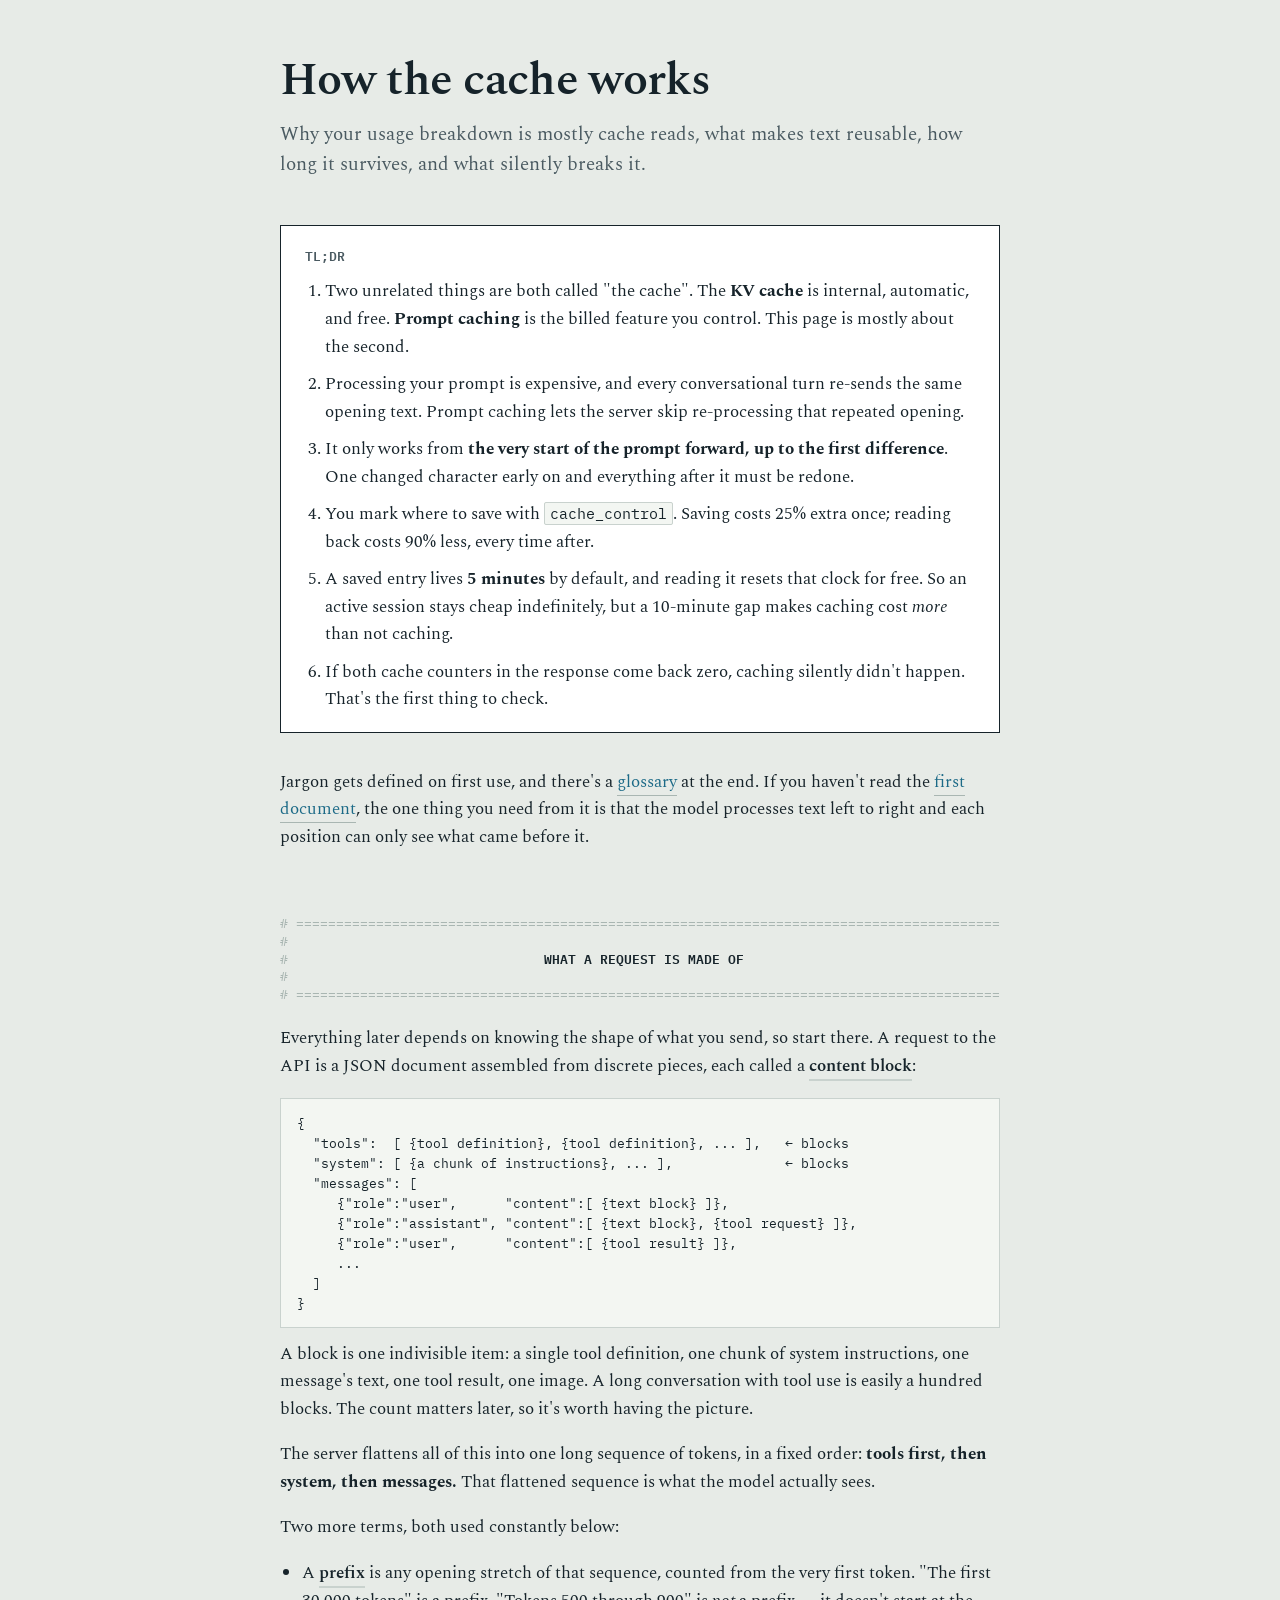
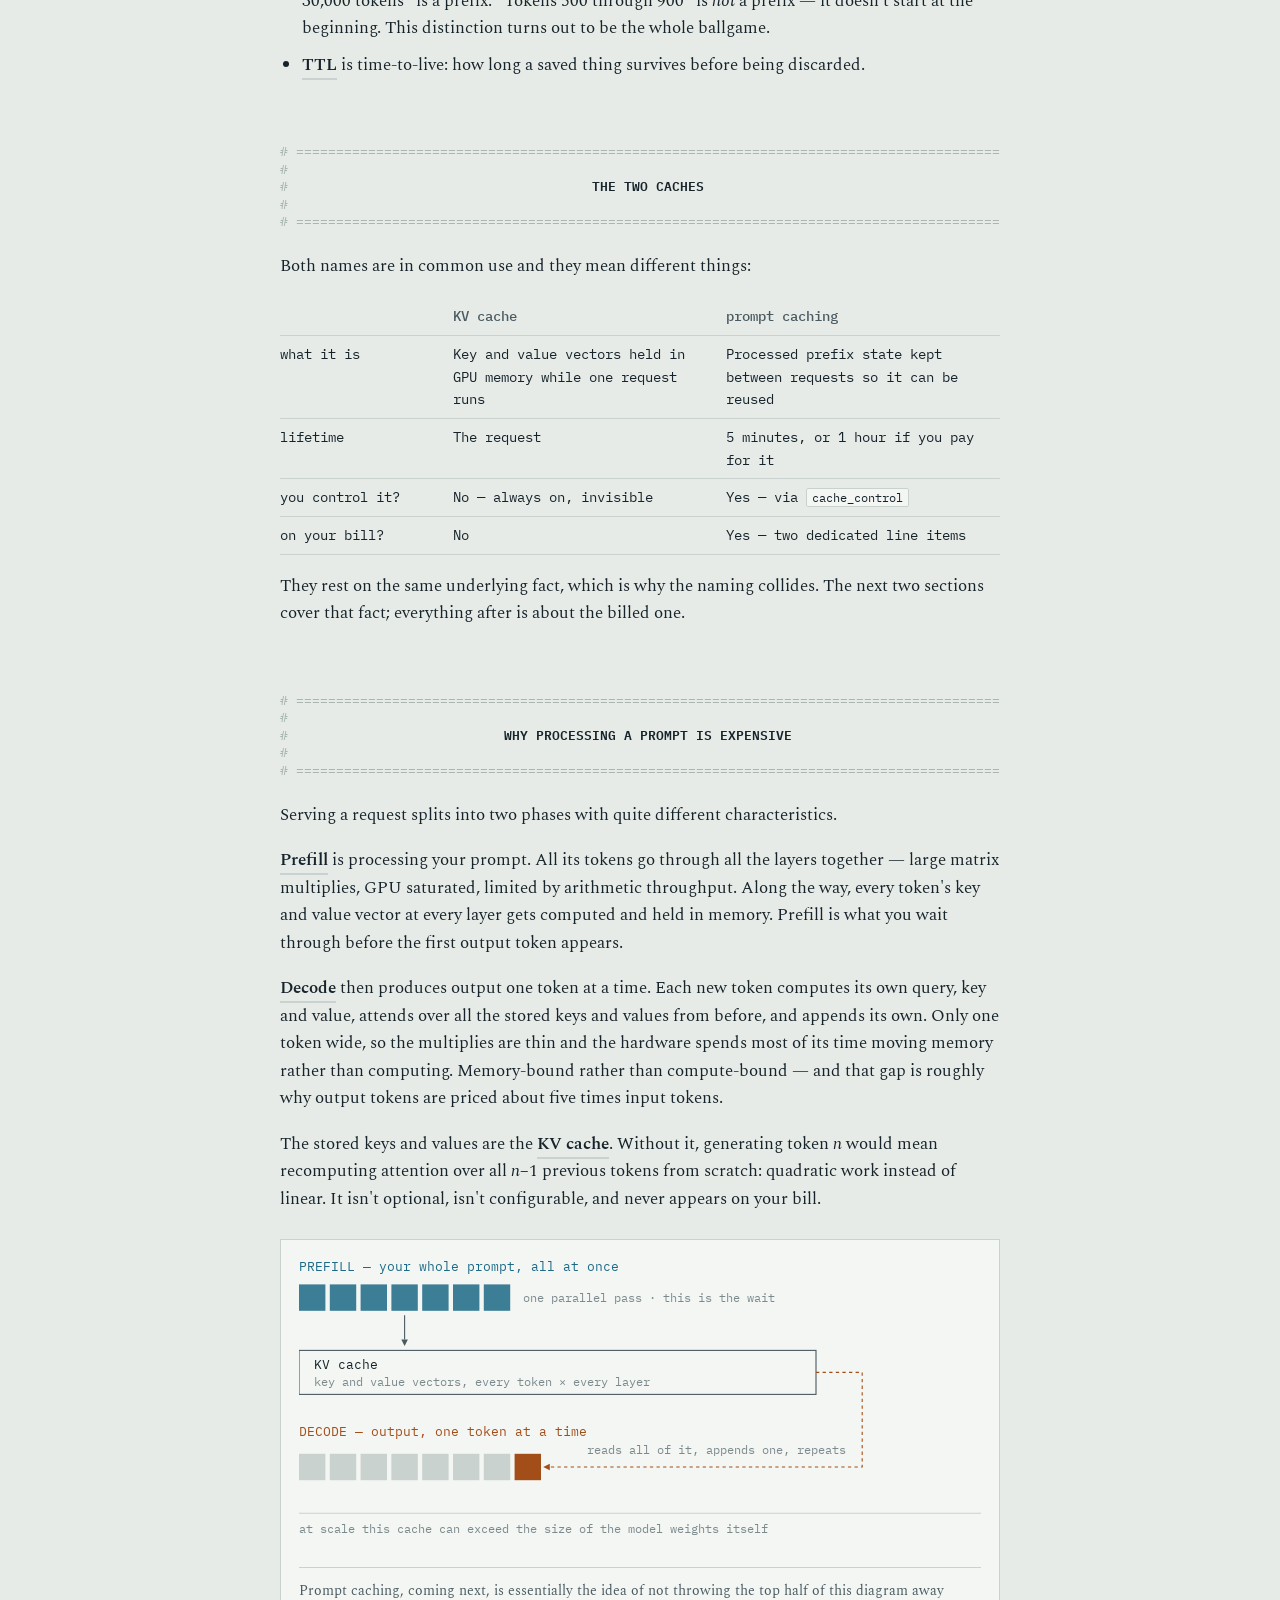
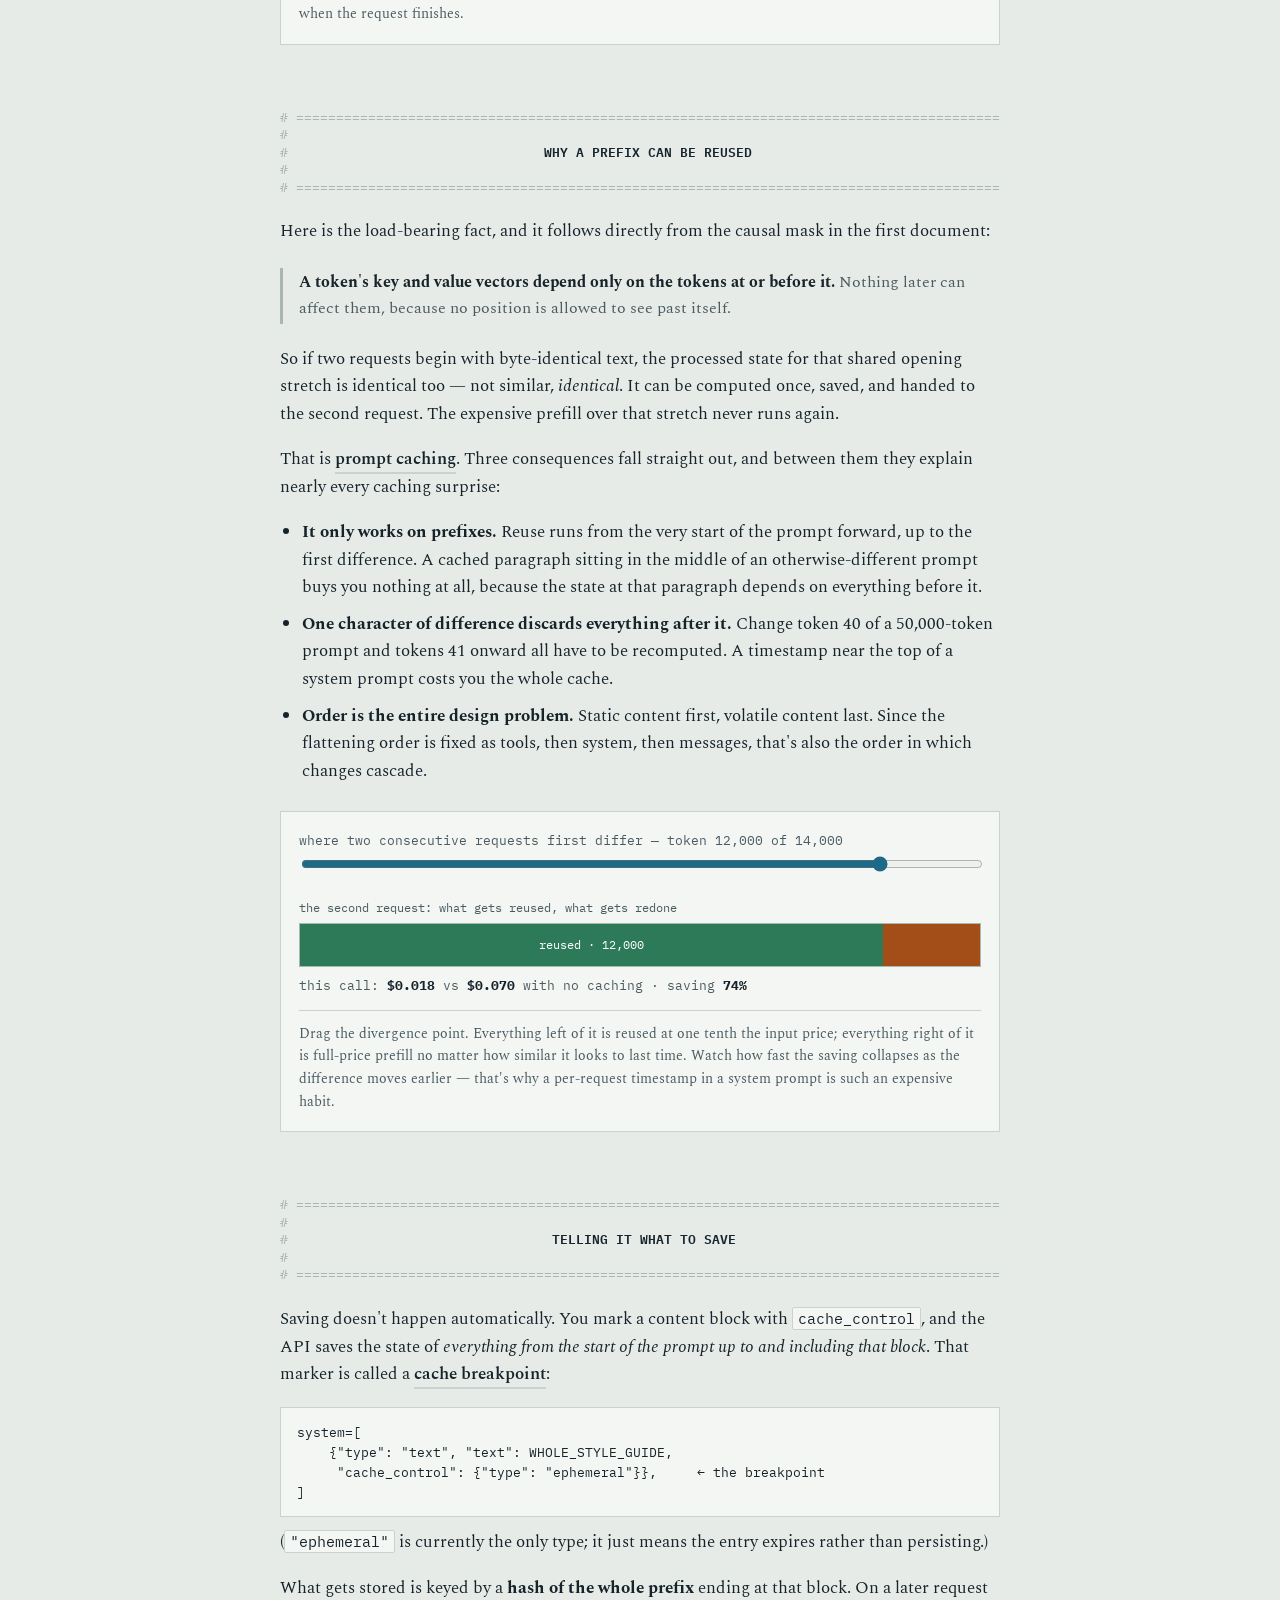
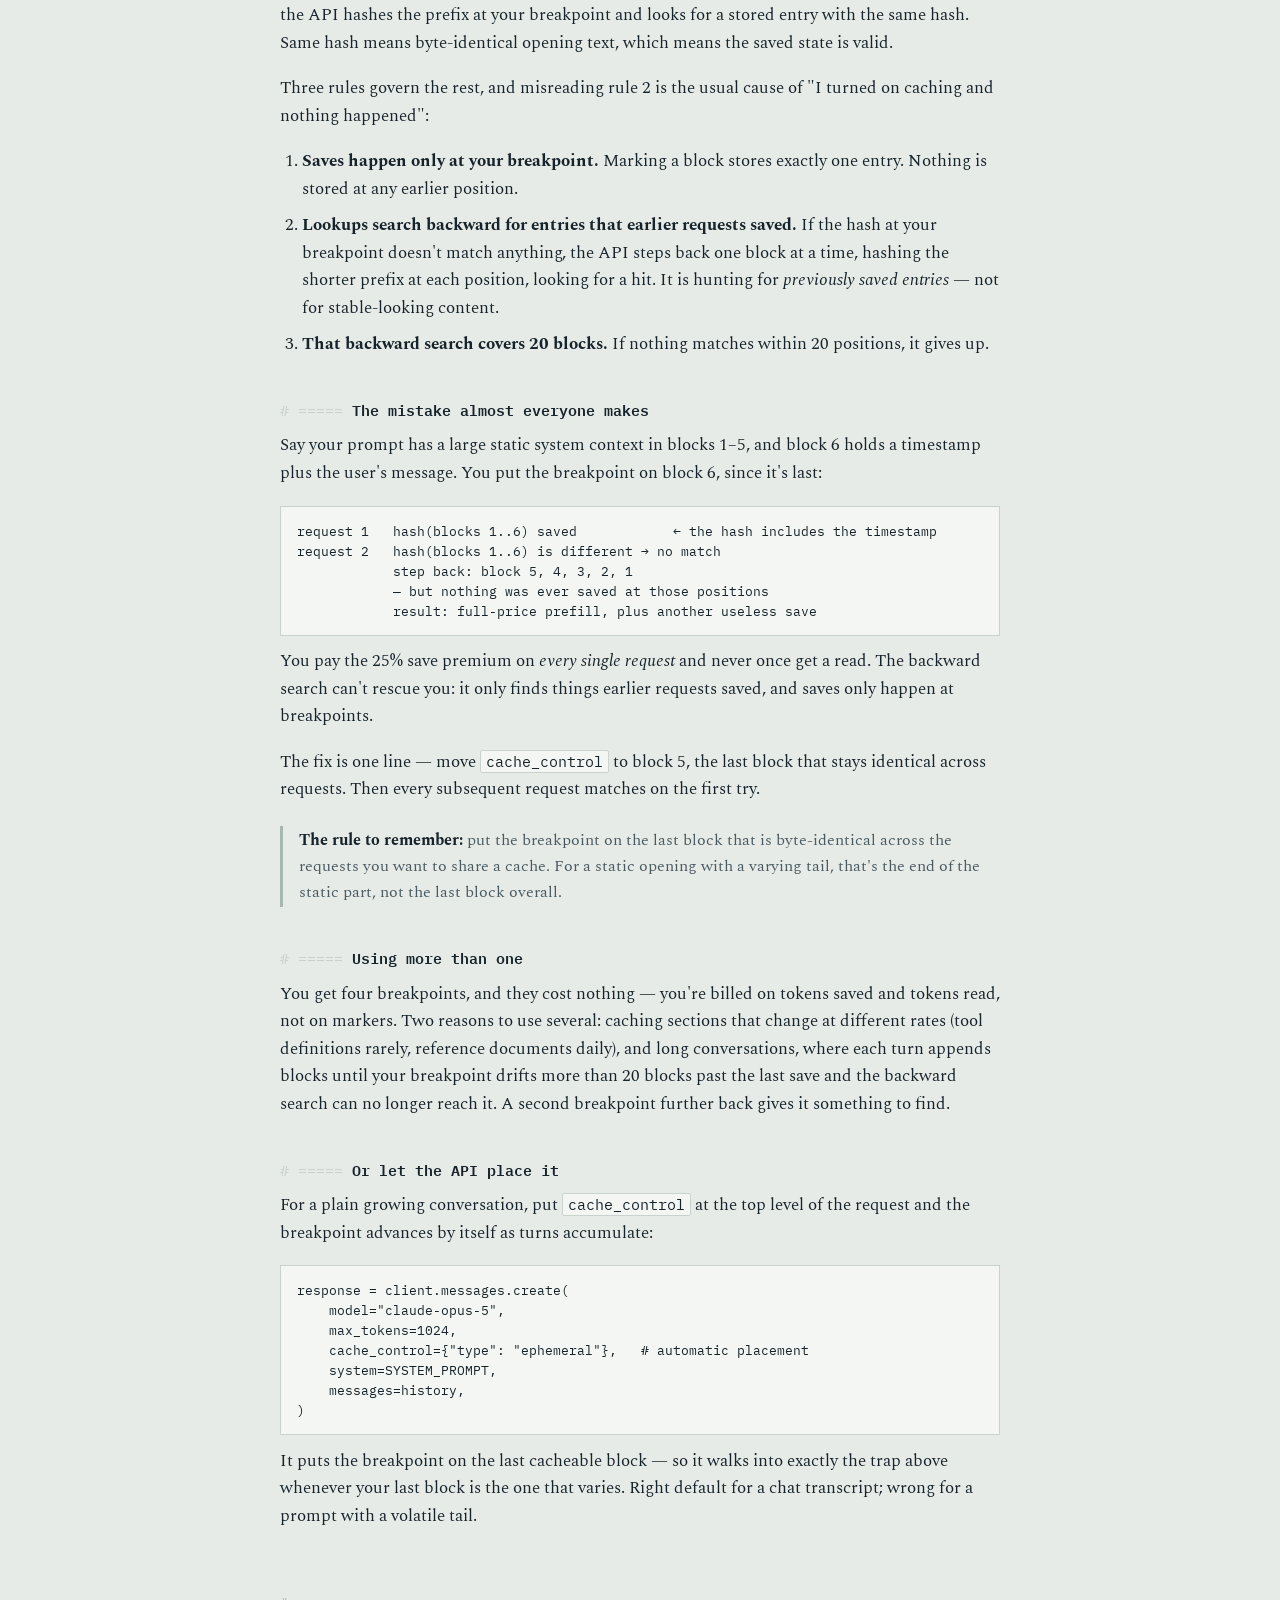
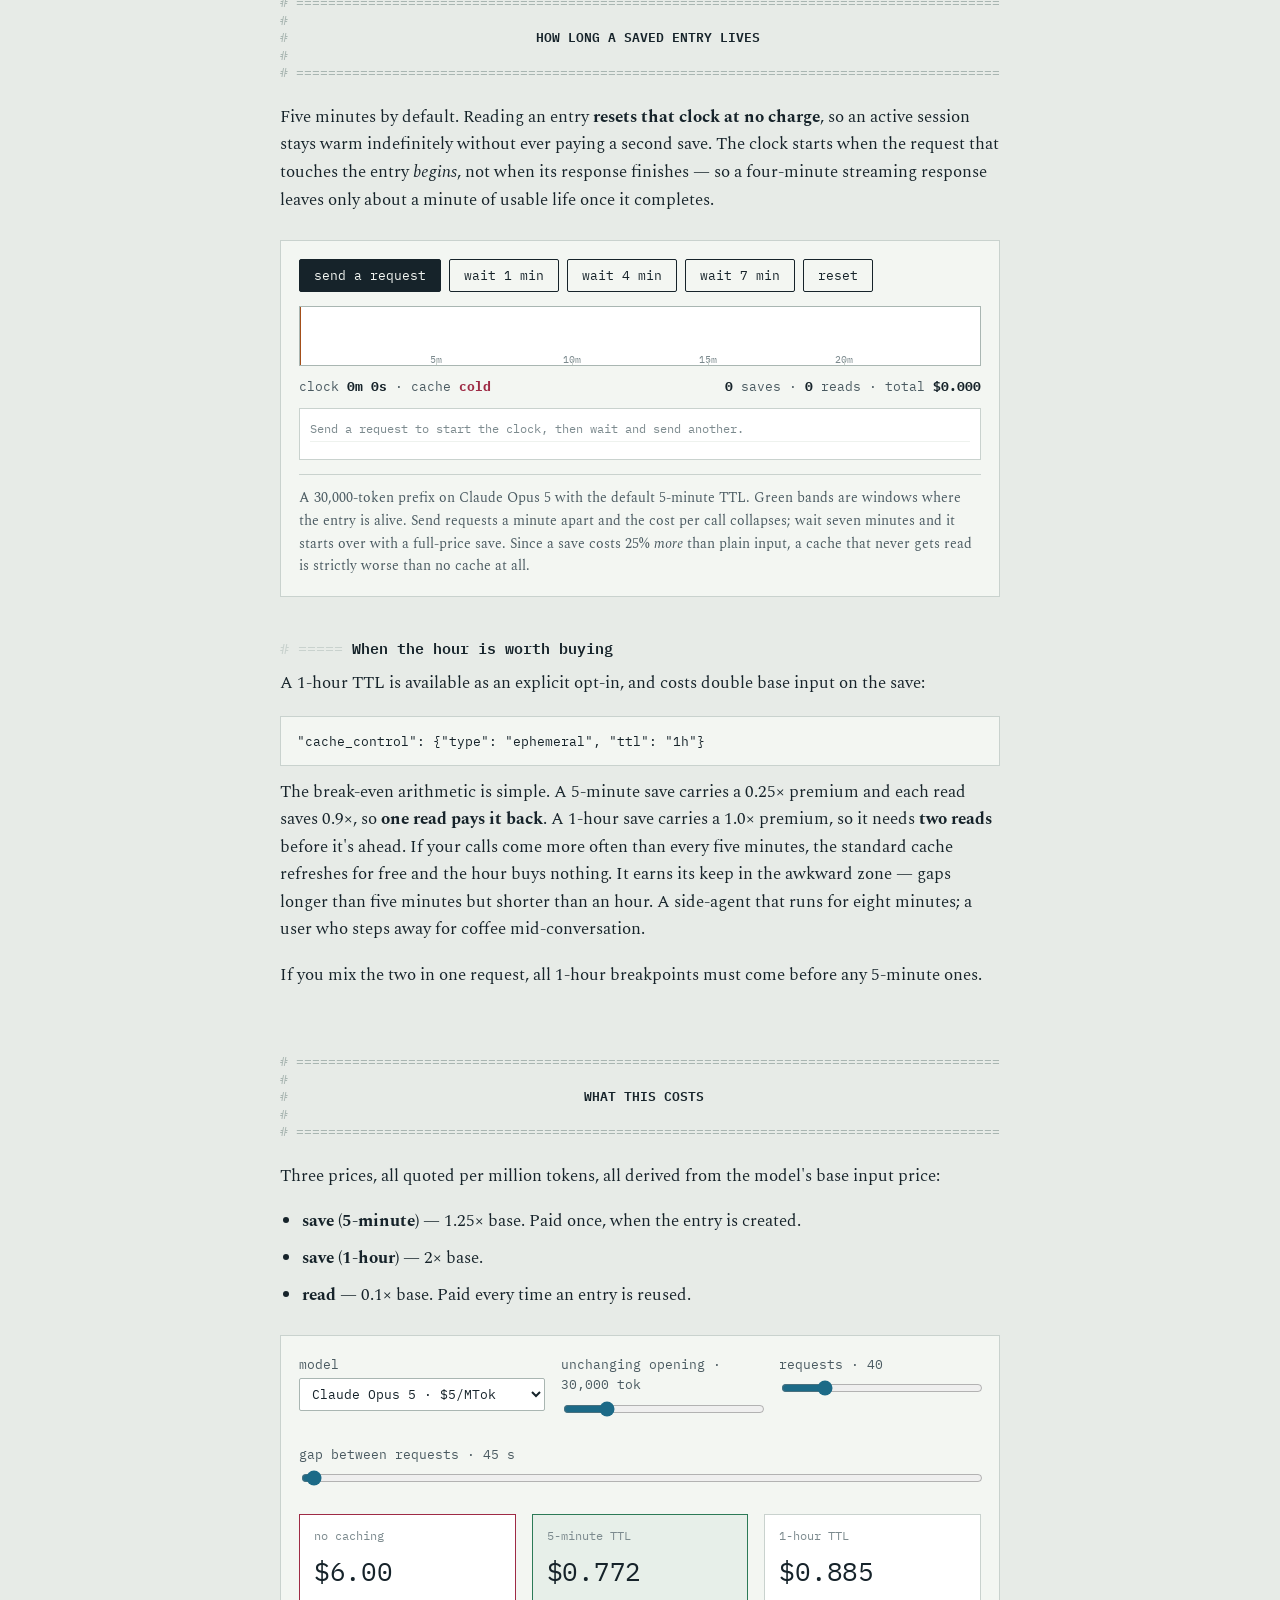
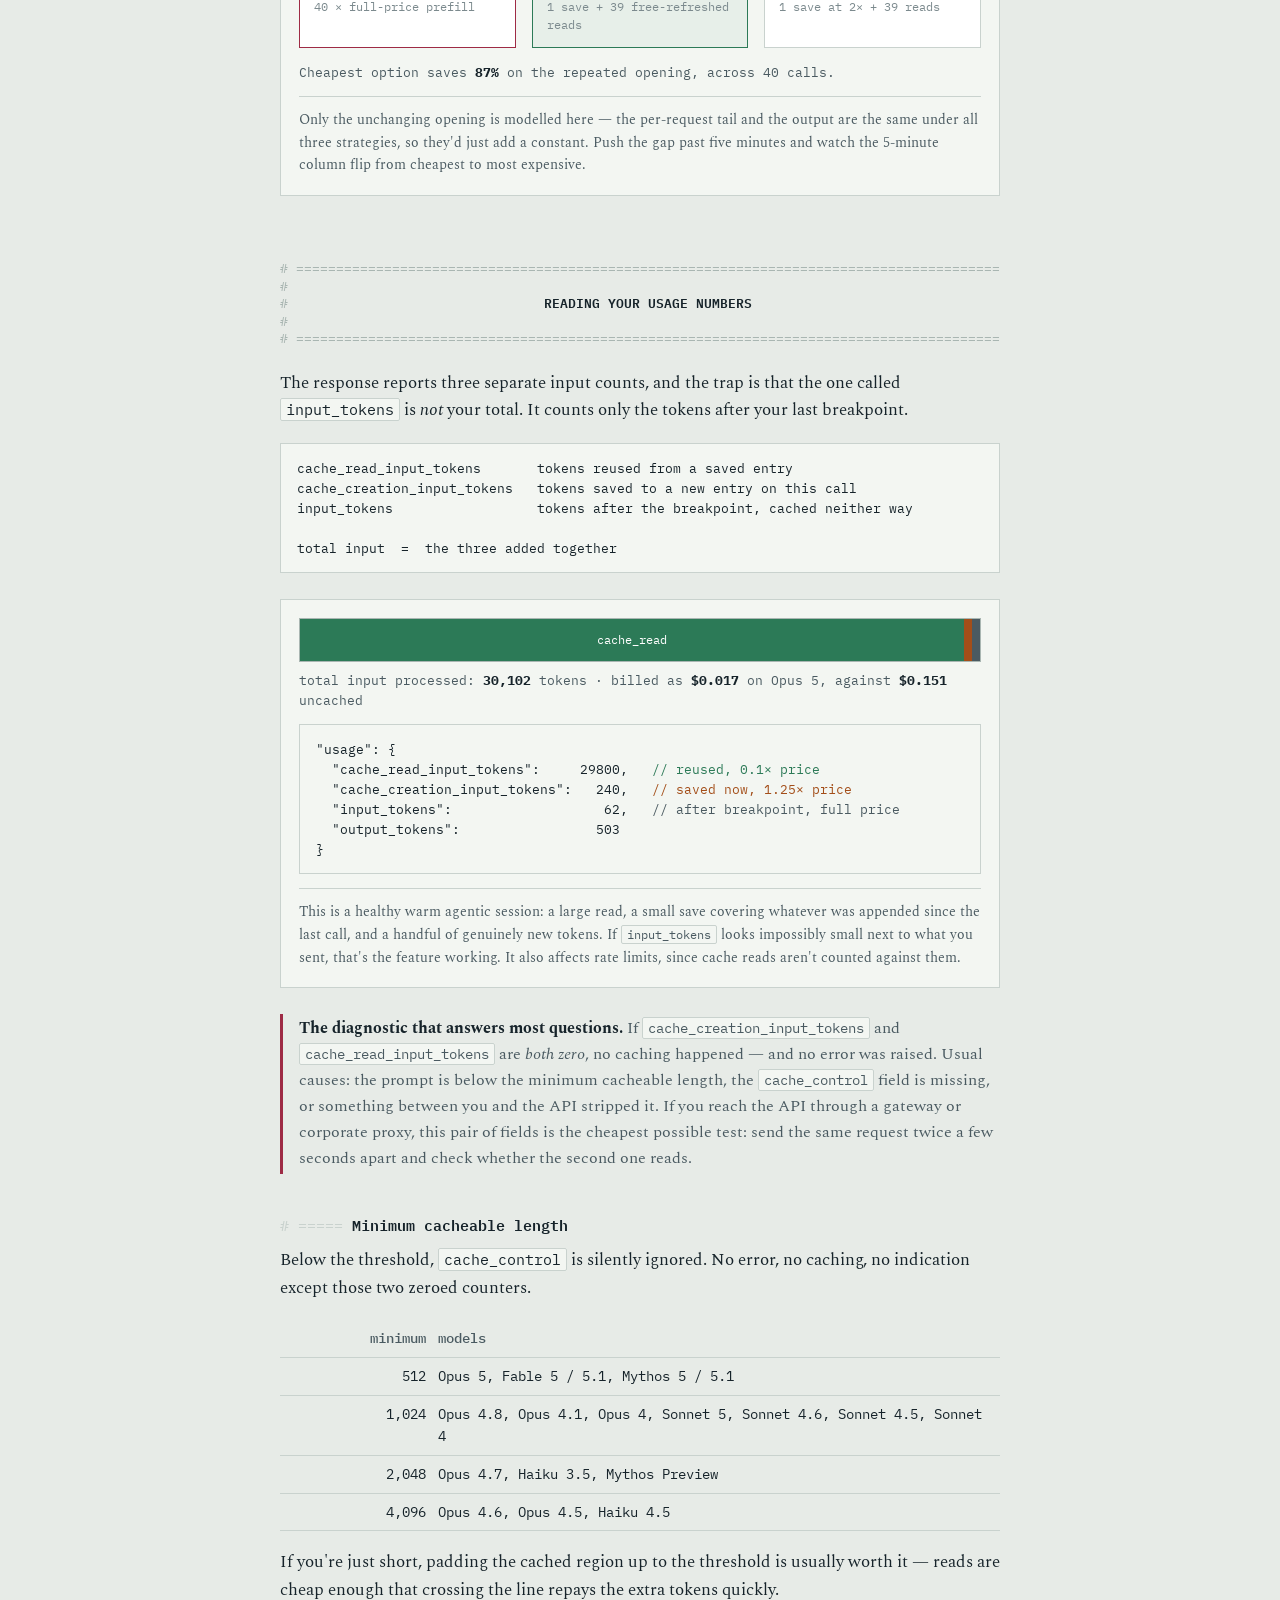
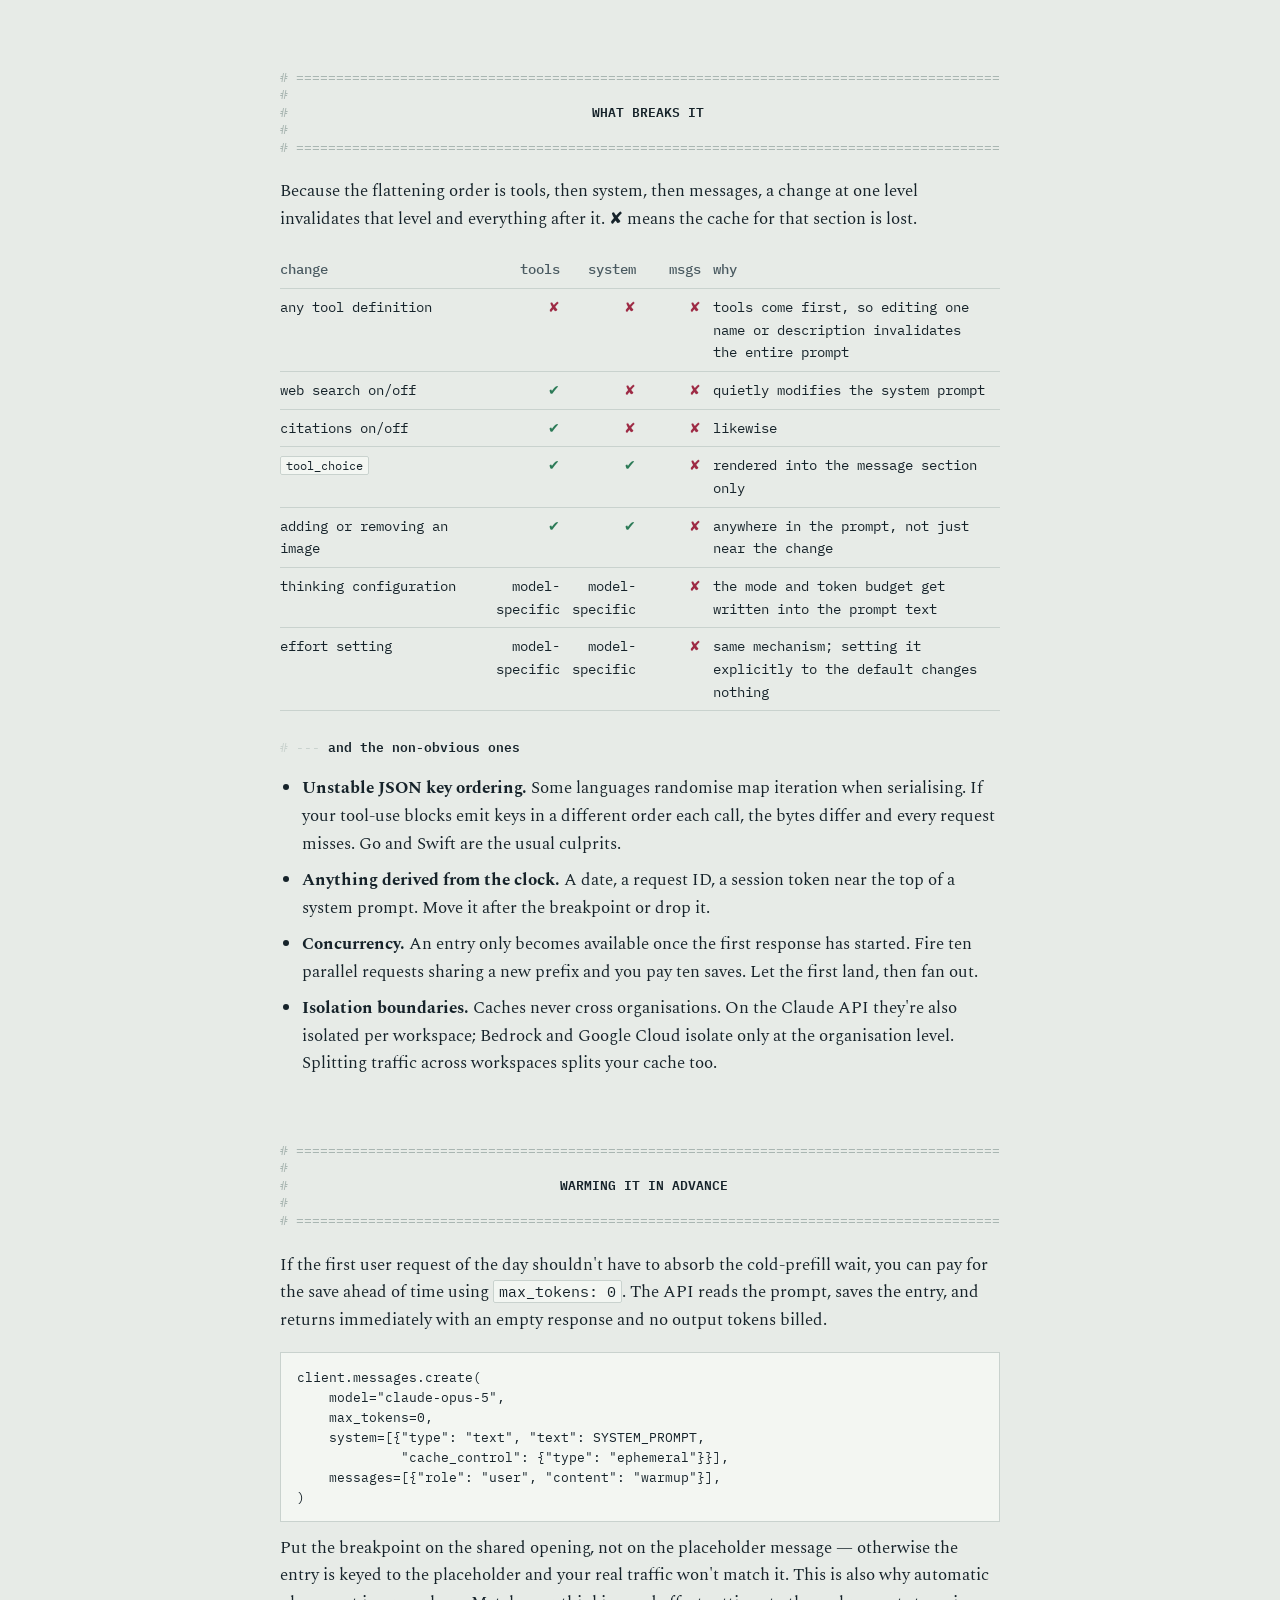
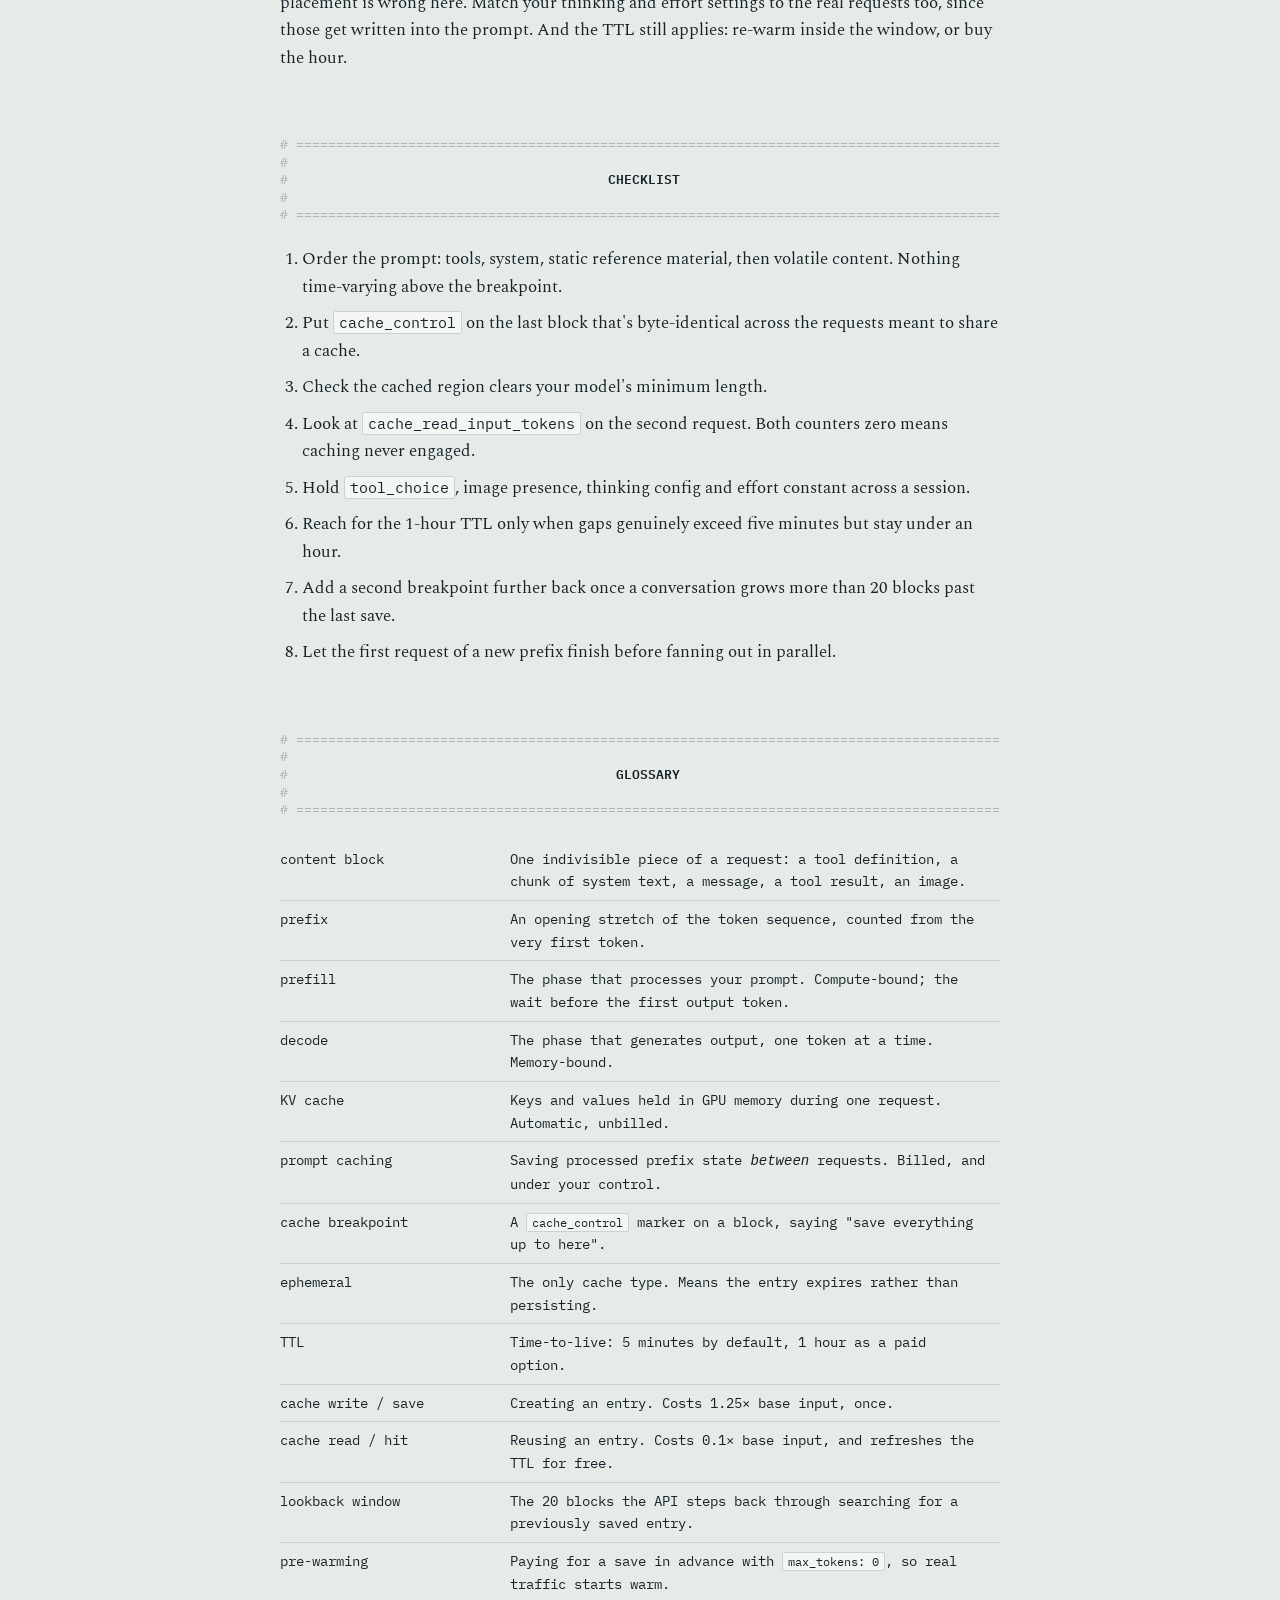
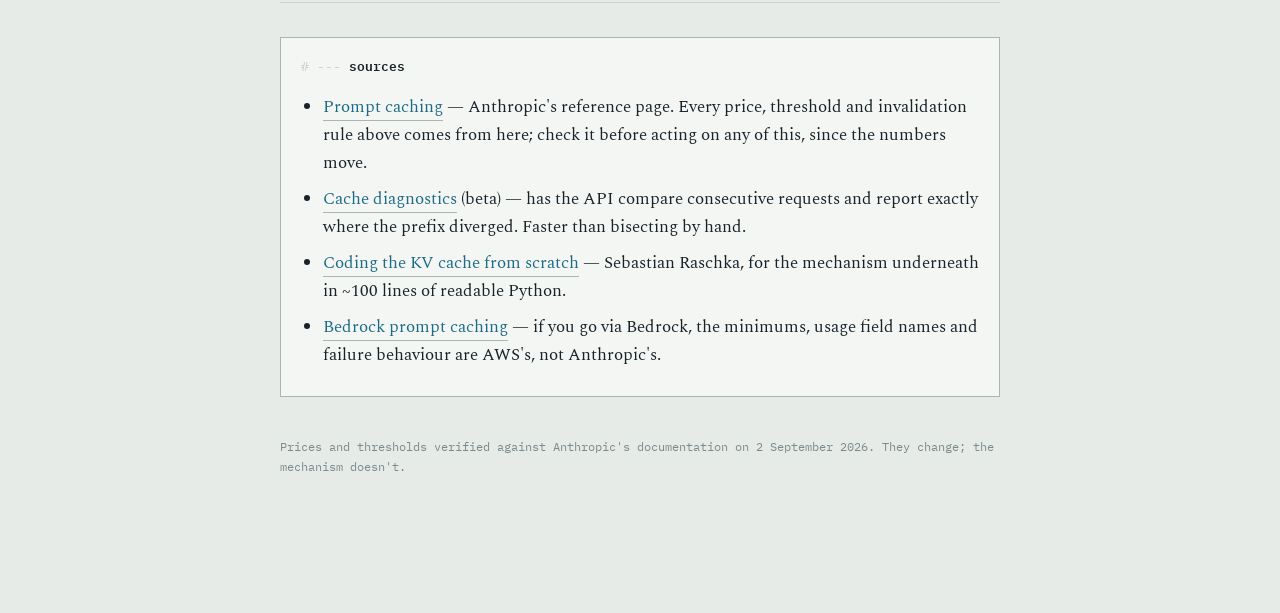
==== commit 56ddabf8: "refa: separate styles, create common helpers, etc" ====
--- a/cache.html
+++ b/cache.html
@@ -4,126 +4,14 @@
 <meta charset="utf-8">
 <meta name="viewport" content="width=device-width, initial-scale=1">
 <title>How the cache works</title>
+<meta name="description" content="Why your usage breakdown is mostly cache reads, and what silently breaks it.">
+<meta property="og:title" content="How the cache works">
+<meta property="og:description" content="Why your usage breakdown is mostly cache reads, and what silently breaks it.">
+<meta property="og:type" content="article">
 <link rel="preconnect" href="https://fonts.googleapis.com">
 <link rel="preconnect" href="https://fonts.gstatic.com" crossorigin>
 <link href="https://fonts.googleapis.com/css2?family=IBM+Plex+Mono:wght@400;500;600&family=Spectral:ital,wght@0,400;0,600;1,400&display=swap" rel="stylesheet">
-<style>
-:root{
-  --paper:#E7EBE7; --card:#F3F6F2; --ink:#16232A; --soft:#4A5A61; --faint:#7C8A8E;
-  --rule:#A9B6B2; --rule-2:#C9D2CE;
-  --q:#1C6A87; --k:#A34E19; --v:#5A4789; --hit:#2C7A57; --warn:#9E2B45;
-}
-*{box-sizing:border-box}
-html{-webkit-text-size-adjust:100%}
-body{margin:0;background:var(--paper);color:var(--ink);font-family:Spectral,"Iowan Old Style",Georgia,serif;font-size:17px;line-height:1.62}
-.wrap{max-width:820px;margin:0 auto;padding:0 20px 120px}
-a{color:var(--q);text-decoration:none;border-bottom:1px solid var(--rule)}
-a:hover{border-bottom-color:var(--q)}
-a:focus-visible,button:focus-visible,input:focus-visible,select:focus-visible{outline:2px solid var(--q);outline-offset:2px}
-.bar{border-bottom:1px solid var(--rule);background:var(--card);font-family:"IBM Plex Mono",ui-monospace,monospace;font-size:12.5px}
-.bar .inner{max-width:820px;margin:0 auto;padding:10px 20px;display:flex;gap:18px;flex-wrap:wrap;align-items:baseline}
-.bar a{border:0;color:var(--soft)}
-.bar a[aria-current]{color:var(--ink);font-weight:600}
-.bar a:hover{color:var(--q)}
-.bar .who{margin-left:auto;color:var(--faint)}
-header.title{padding:56px 0 8px}
-header.title h1{font-size:clamp(30px,6.2vw,46px);line-height:1.08;margin:0 0 14px;font-weight:600;letter-spacing:-.015em}
-header.title p.stand{font-size:19px;color:var(--soft);margin:0;max-width:68ch}
-.bannerwrap{container-type:inline-size;margin:64px 0 22px}
-.bannerwrap h2 .art{display:block;font-family:"IBM Plex Mono",ui-monospace,monospace;font-size:clamp(6px,2.24cqw,17px);line-height:1.35;color:var(--rule);white-space:pre;margin:0;font-weight:400}
-.bannerwrap h2 .art b{color:var(--ink);font-weight:600}
-.bannerwrap h2{margin:0;font-weight:400}
-h3{font-family:"IBM Plex Mono",ui-monospace,monospace;font-weight:600;font-size:14.5px;color:var(--ink);margin:40px 0 10px}
-h3::before{content:"# ===== ";color:var(--rule-2);font-weight:400}
-h4{font-family:"IBM Plex Mono",ui-monospace,monospace;font-size:13px;font-weight:600;margin:26px 0 8px}
-h4::before{content:"# --- ";color:var(--rule-2);font-weight:400}
-p{margin:0 0 18px;max-width:76ch}
-ul,ol{max-width:74ch;padding-left:22px}
-li{margin-bottom:9px}
-code{font-family:"IBM Plex Mono",ui-monospace,monospace;font-size:.87em;background:var(--card);padding:1px 5px;border:1px solid var(--rule-2);border-radius:2px}
-pre{font-family:"IBM Plex Mono",ui-monospace,monospace;font-size:12.5px;line-height:1.6;background:var(--card);border:1px solid var(--rule-2);padding:14px 16px;overflow-x:auto}
-pre code{background:none;border:0;padding:0;font-size:inherit}
-.sr{position:absolute;width:1px;height:1px;overflow:hidden;clip:rect(0 0 0 0);white-space:nowrap}
-figure{margin:26px 0;background:var(--card);border:1px solid var(--rule-2);padding:18px}
-figcaption{font-size:14px;color:var(--soft);margin-top:14px;padding-top:12px;border-top:1px solid var(--rule-2);max-width:80ch}
-.mono{font-family:"IBM Plex Mono",ui-monospace,monospace}
-.note{border-left:3px solid var(--rule);padding:2px 0 2px 16px;color:var(--soft);font-size:16px;margin:22px 0}
-.note strong{color:var(--ink)}
-.note.hot{border-left-color:var(--warn)}
-.tldr{border:1px solid var(--ink);background:#fff;padding:20px 24px 8px;margin:36px 0}
-.tldr .hd{font-family:"IBM Plex Mono",ui-monospace,monospace;font-size:12.5px;font-weight:600;color:var(--soft);margin-bottom:12px}
-.tldr ol{margin:0;padding-left:20px;max-width:74ch}
-.tldr li{margin-bottom:10px}
-dfn{font-style:normal;font-weight:600;border-bottom:2px solid var(--rule-2)}
-.btn{font-family:"IBM Plex Mono",ui-monospace,monospace;font-size:13px;border:1px solid var(--ink);background:var(--ink);color:var(--card);padding:7px 14px;cursor:pointer;border-radius:2px}
-.btn.ghost{background:transparent;color:var(--ink)}
-.row{display:flex;gap:8px;flex-wrap:wrap;align-items:center;margin-bottom:14px}
-label.sl{display:block;font-family:"IBM Plex Mono",ui-monospace,monospace;font-size:12.5px;color:var(--soft);margin-bottom:4px}
-input[type=range]{width:100%;accent-color:var(--q)}
-select,input[type=number]{font-family:"IBM Plex Mono",ui-monospace,monospace;font-size:13px;padding:6px 8px;border:1px solid var(--rule);background:#fff;border-radius:2px;color:var(--ink)}
-table{border-collapse:collapse;width:100%;font-size:14px;font-family:"IBM Plex Mono",ui-monospace,monospace}
-th,td{text-align:left;padding:7px 12px 7px 0;border-bottom:1px solid var(--rule-2);vertical-align:top}
-th{color:var(--soft);font-weight:500}
-td.num,th.num{text-align:right;font-variant-numeric:tabular-nums}
-.tblscroll{overflow-x:auto;-webkit-overflow-scrolling:touch;margin-bottom:18px}
-@media(max-width:660px){table{font-size:12.5px;min-width:440px}}
-svg{max-width:100%;height:auto;display:block}
-@media(prefers-reduced-motion:reduce){*{transition:none!important;animation:none!important}}
-.readmore{background:var(--card);border:1px solid var(--rule);padding:18px 20px;margin:34px 0}
-.readmore h4{margin-top:0}
-.readmore ul{margin-bottom:0}
-.grid2{display:grid;grid-template-columns:1fr 1fr;gap:20px}
-.grid3{display:grid;grid-template-columns:repeat(3,1fr);gap:16px}
-@media(max-width:620px){.grid2,.grid3{grid-template-columns:1fr}}
-.strip{display:flex;height:44px;border:1px solid var(--rule);font-family:"IBM Plex Mono",ui-monospace,monospace;font-size:11.5px;margin-bottom:8px}
-.strip div{display:flex;align-items:center;justify-content:center;overflow:hidden;white-space:nowrap;color:#fff;transition:flex-grow .25s ease}
-.striplbl{font-family:"IBM Plex Mono",ui-monospace,monospace;font-size:12px;color:var(--soft);margin-bottom:6px}
-.tl{position:relative;height:60px;border:1px solid var(--rule);background:#fff;overflow:hidden;margin-bottom:10px}
-.tl .warm{position:absolute;top:0;bottom:0;background:rgba(44,122,87,.16)}
-.tl .ev{position:absolute;top:0;bottom:0;width:2px;background:var(--ink)}
-.tl .ev.miss{background:var(--warn)}
-.tl .ev.hit{background:var(--hit)}
-.tl .now{position:absolute;top:0;bottom:0;width:1px;background:var(--k)}
-.tl .axis{position:absolute;bottom:0;left:0;right:0;height:15px;font-family:"IBM Plex Mono",monospace;font-size:10px;color:var(--faint)}
-.tl .axis span{position:absolute;top:2px;transform:translateX(-50%)}
-.tl .axis i{position:absolute;bottom:0;width:1px;height:5px;background:var(--rule-2)}
-.log{font-family:"IBM Plex Mono",ui-monospace,monospace;font-size:12px;min-height:52px;max-height:150px;overflow-y:auto;border:1px solid var(--rule-2);background:#fff;padding:8px 10px;color:var(--faint)}
-.log div{padding:2px 0;border-bottom:1px solid #EEF2EE}
-.log .h{color:var(--hit)}
-.log .m{color:var(--warn)}
-.stat{font-family:"IBM Plex Mono",ui-monospace,monospace;font-size:12.5px;color:var(--soft)}
-.stat b{color:var(--ink);font-variant-numeric:tabular-nums}
-.big{font-family:"IBM Plex Mono",ui-monospace,monospace;font-size:26px;font-variant-numeric:tabular-nums;letter-spacing:-.01em}
-.kpi{border:1px solid var(--rule-2);background:#fff;padding:12px 14px}
-.kpi .lab{font-family:"IBM Plex Mono",ui-monospace,monospace;font-size:11.5px;color:var(--faint);margin-bottom:4px}
-.kpi.win{border-color:var(--hit);background:rgba(44,122,87,.06)}
-.kpi.bad{border-color:var(--warn)}
-
-/* --- sidebar (desktop) / top bar (narrow) --- */
-.side{display:none}
-.side .brand{font-family:"IBM Plex Mono",ui-monospace,monospace;font-size:12.5px;font-weight:600;color:var(--ink);letter-spacing:.02em;margin-bottom:16px}
-.side nav{display:flex;flex-direction:column;gap:1px;margin-bottom:28px}
-.side nav a{font-family:"IBM Plex Mono",ui-monospace,monospace;font-size:12.5px;color:var(--soft);border:0;border-left:2px solid var(--rule-2);padding:5px 0 5px 12px;line-height:1.35}
-.side nav a:hover{color:var(--q);border-left-color:var(--rule)}
-.side .pages a[aria-current]{color:var(--ink);font-weight:600;border-left-color:var(--ink)}
-.side .lab{font-family:"IBM Plex Mono",ui-monospace,monospace;font-size:11px;color:var(--faint);margin-bottom:9px}
-.side .toc a{font-size:11.5px;padding:4px 0 4px 12px}
-.side .toc a.on{color:var(--q);border-left-color:var(--q)}
-.bannerwrap,header.title{scroll-margin-top:22px}
-@media(min-width:1024px){
-  .shell{display:flex;gap:52px;max-width:1330px;margin:0 auto;padding:0 30px;align-items:flex-start}
-  .side{display:block;flex:0 0 206px;position:sticky;top:0;max-height:100vh;overflow-y:auto;padding:56px 0 40px}
-  .wrap{flex:1 1 auto;min-width:0;max-width:1000px;padding-left:0;padding-right:0}
-  .bar{display:none}
-}
-
-/* text-level containers follow the reading measure; figures/tables stay wide */
-.tldr,.note,.readmore{max-width:830px}
-pre{max-width:900px}
-p{max-width:80ch}
-ul,ol{max-width:78ch}
-.tldr ol{max-width:76ch}
-</style>
+<link rel="stylesheet" href="assets/site.css">
 </head>
 <body>
 
@@ -192,8 +80,8 @@
 
 <p>Both names are in common use and they mean different things:</p>
 
-<table>
-<thead><tr><th style="width:24%"></th><th style="width:38%">KV cache</th><th>prompt caching</th></tr></thead>
+<table class="two-caches">
+<thead><tr><th></th><th>KV cache</th><th>prompt caching</th></tr></thead>
 <tbody>
 <tr><td>what it is</td><td>Key and value vectors held in GPU memory while one request runs</td><td>Processed prefix state kept between requests so it can be reused</td></tr>
 <tr><td>lifetime</td><td>The request</td><td>5 minutes, or 1 hour if you pay for it</td></tr>
@@ -202,7 +90,7 @@
 </tbody>
 </table>
 
-<p style="margin-top:16px">They rest on the same underlying fact, which is why the naming collides. The next two sections cover that fact; everything after is about the billed one.</p>
+<p class="mt-2">They rest on the same underlying fact, which is why the naming collides. The next two sections cover that fact; everything after is about the billed one.</p>
 
 <div class="bannerwrap"><h2>
 <span class="sr">Why processing a prompt is expensive</span>
@@ -217,36 +105,43 @@
 <p>The stored keys and values are the <dfn>KV cache</dfn>. Without it, generating token <em>n</em> would mean recomputing attention over all <em>n</em>&#8722;1 previous tokens from scratch: quadratic work instead of linear. It isn't optional, isn't configurable, and never appears on your bill.</p>
 
 <figure>
-<svg viewBox="0 0 680 250" role="img" aria-label="Prefill processes the whole prompt at once and fills the KV cache; decode then generates one token at a time reading from it">
-  <text x="8" y="18" font-family="IBM Plex Mono, monospace" font-size="12" fill="#1C6A87">PREFILL &#8212; your whole prompt, all at once</text>
-  <g>
-    <rect x="8" y="30" width="26" height="26" fill="#1C6A87" opacity=".85"/>
-    <rect x="38" y="30" width="26" height="26" fill="#1C6A87" opacity=".85"/>
-    <rect x="68" y="30" width="26" height="26" fill="#1C6A87" opacity=".85"/>
-    <rect x="98" y="30" width="26" height="26" fill="#1C6A87" opacity=".85"/>
-    <rect x="128" y="30" width="26" height="26" fill="#1C6A87" opacity=".85"/>
-    <rect x="158" y="30" width="26" height="26" fill="#1C6A87" opacity=".85"/>
-    <rect x="188" y="30" width="26" height="26" fill="#1C6A87" opacity=".85"/>
+<svg viewBox="0 0 620 268" role="img" aria-label="Prefill processes the whole prompt at once and fills the KV cache; decode then generates one token at a time reading from it">
+  <!-- prefill -->
+  <text x="0" y="12" font-family="IBM Plex Mono, monospace" font-size="11.5" fill="#1C6A87">PREFILL &#8212; your whole prompt, all at once</text>
+  <g fill="#1C6A87" opacity=".85">
+    <rect x="0" y="24" width="24" height="24"/><rect x="28" y="24" width="24" height="24"/>
+    <rect x="56" y="24" width="24" height="24"/><rect x="84" y="24" width="24" height="24"/>
+    <rect x="112" y="24" width="24" height="24"/><rect x="140" y="24" width="24" height="24"/>
+    <rect x="168" y="24" width="24" height="24"/>
   </g>
-  <text x="228" y="48" font-family="IBM Plex Mono, monospace" font-size="11" fill="#7C8A8E">one big parallel pass &#183; this is the wait</text>
-  <path d="M110,60 L110,80" stroke="#4A5A61" fill="none"/>
-  <rect x="8" y="82" width="400" height="34" fill="#F3F6F2" stroke="#4A5A61"/>
-  <text x="20" y="104" font-family="IBM Plex Mono, monospace" font-size="12" fill="#16232A">KV cache &#8212; key and value vectors for every token, every layer</text>
-  <text x="8" y="152" font-family="IBM Plex Mono, monospace" font-size="12" fill="#A34E19">DECODE &#8212; output, one token at a time</text>
-  <g>
-    <rect x="8" y="164" width="26" height="26" fill="#C9D2CE"/>
-    <rect x="38" y="164" width="26" height="26" fill="#C9D2CE"/>
-    <rect x="68" y="164" width="26" height="26" fill="#C9D2CE"/>
-    <rect x="98" y="164" width="26" height="26" fill="#C9D2CE"/>
-    <rect x="128" y="164" width="26" height="26" fill="#C9D2CE"/>
-    <rect x="158" y="164" width="26" height="26" fill="#C9D2CE"/>
-    <rect x="188" y="164" width="26" height="26" fill="#C9D2CE"/>
-    <rect x="218" y="164" width="26" height="26" fill="#A34E19"/>
+  <text x="204" y="40" font-family="IBM Plex Mono, monospace" font-size="10.5" fill="#7C8A8E">one parallel pass &#183; this is the wait</text>
+
+  <!-- prompt fills the cache -->
+  <path d="M96,52 L96,74" stroke="#4A5A61" fill="none"/>
+  <polygon points="93,74 99,74 96,80" fill="#4A5A61"/>
+
+  <!-- kv cache -->
+  <rect x="0" y="84" width="470" height="40" fill="#F3F6F2" stroke="#4A5A61"/>
+  <text x="14" y="101" font-family="IBM Plex Mono, monospace" font-size="11.5" fill="#16232A">KV cache</text>
+  <text x="14" y="116" font-family="IBM Plex Mono, monospace" font-size="10.5" fill="#7C8A8E">key and value vectors, every token &#215; every layer</text>
+
+  <!-- decode -->
+  <text x="0" y="162" font-family="IBM Plex Mono, monospace" font-size="11.5" fill="#A34E19">DECODE &#8212; output, one token at a time</text>
+  <g fill="#C9D2CE">
+    <rect x="0" y="178" width="24" height="24"/><rect x="28" y="178" width="24" height="24"/>
+    <rect x="56" y="178" width="24" height="24"/><rect x="84" y="178" width="24" height="24"/>
+    <rect x="112" y="178" width="24" height="24"/><rect x="140" y="178" width="24" height="24"/>
+    <rect x="168" y="178" width="24" height="24"/>
   </g>
-  <path d="M231,160 L231,120" stroke="#A34E19" fill="none" stroke-dasharray="3 3"/>
-  <text x="258" y="182" font-family="IBM Plex Mono, monospace" font-size="11" fill="#7C8A8E">reads all of it, appends one entry, repeats</text>
-  <text x="8" y="224" font-family="IBM Plex Mono, monospace" font-size="11" fill="#7C8A8E">at scale the KV cache across concurrent requests can exceed the size of the model weights.</text>
-  <text x="8" y="240" font-family="IBM Plex Mono, monospace" font-size="11" fill="#7C8A8E">managing it is most of what an inference server does.</text>
+  <rect x="196" y="178" width="24" height="24" fill="#A34E19"/>
+
+  <!-- the cache feeds each decode step: routed down the right, clear of all text -->
+  <path d="M470,104 L512,104 L512,190 L228,190" stroke="#A34E19" fill="none" stroke-dasharray="3 3"/>
+  <polygon points="228,187 228,193 222,190" fill="#A34E19"/>
+  <text x="262" y="178" font-family="IBM Plex Mono, monospace" font-size="10.5" fill="#7C8A8E">reads all of it, appends one, repeats</text>
+
+  <path d="M0,232 L620,232" stroke="#C9D2CE" fill="none"/>
+  <text x="0" y="250" font-family="IBM Plex Mono, monospace" font-size="10.5" fill="#7C8A8E">at scale this cache can exceed the size of the model weights itself</text>
 </svg>
 <figcaption>Prompt caching, coming next, is essentially the idea of not throwing the top half of this diagram away when the request finishes.</figcaption>
 </figure>
@@ -272,7 +167,7 @@
 <figure>
   <label class="sl" for="div">where two consecutive requests first differ &#8212; <span id="divV" class="mono">token 12,000 of 14,000</span></label>
   <input type="range" id="div" min="0" max="14000" step="250" value="12000">
-  <div style="margin-top:16px">
+  <div class="mt-2">
     <div class="striplbl">the second request: what gets reused, what gets redone</div>
     <div class="strip" id="stripA"></div>
     <div class="stat" id="stripStat"></div>
@@ -352,11 +247,11 @@
     <button class="btn ghost" id="simReset">reset</button>
   </div>
   <div class="tl" id="tl"><div class="axis" id="axis"></div></div>
-  <div class="grid2" style="gap:14px;margin-bottom:12px">
+  <div class="grid2 gap-sm">
     <div class="stat" id="simState"></div>
-    <div class="stat" id="simCost" style="text-align:right"></div>
+    <div class="stat right" id="simCost"></div>
   </div>
-  <div class="log" id="log"><div style="border:0">Send a request to start the clock, then wait and send another.</div></div>
+  <div class="log" id="log"><div class="bare">Send a request to start the clock, then wait and send another.</div></div>
   <figcaption>A 30,000-token prefix on Claude Opus 5 with the default 5-minute TTL. Green bands are windows where the entry is alive. Send requests a minute apart and the cost per call collapses; wait seven minutes and it starts over with a full-price save. Since a save costs 25% <em>more</em> than plain input, a cache that never gets read is strictly worse than no cache at all.</figcaption>
 </figure>
 
@@ -383,10 +278,10 @@
 </ul>
 
 <figure>
-  <div class="grid3" style="margin-bottom:18px">
+  <div class="grid3 mb-3">
     <div>
       <label class="sl" for="mdl">model</label>
-      <select id="mdl" style="width:100%">
+      <select id="mdl" class="full">
         <option value="5,6.25,10,0.5">Claude Opus 5 &#183; $5/MTok</option>
         <option value="5,6.25,10,0.5">Claude Opus 4.8 &#183; $5/MTok</option>
         <option value="2,2.5,4,0.2">Claude Sonnet 5 &#183; $2/MTok</option>
@@ -402,12 +297,12 @@
       <input type="range" id="nreq" min="2" max="200" step="1" value="40">
     </div>
   </div>
-  <div style="margin-bottom:18px">
+  <div class="mb-3">
     <label class="sl" for="gap">gap between requests &#183; <span id="gapV" class="mono">45 s</span></label>
     <input type="range" id="gap" min="5" max="5400" step="5" value="45">
   </div>
   <div class="grid3" id="kpis"></div>
-  <div class="stat" id="calcNote" style="margin-top:14px"></div>
+  <div class="stat mt-1" id="calcNote"></div>
   <figcaption>Only the unchanging opening is modelled here &#8212; the per-request tail and the output are the same under all three strategies, so they'd just add a constant. Push the gap past five minutes and watch the 5-minute column flip from cheapest to most expensive.</figcaption>
 </figure>
 
@@ -425,11 +320,11 @@
 
 <figure>
   <div class="strip" id="usageStrip"></div>
-  <div class="stat" id="usageStat" style="margin-bottom:14px"></div>
-<pre style="margin:0"><code>"usage": {
-  "cache_read_input_tokens":     29800,   <span style="color:#2C7A57">// reused, 0.1&#215; price</span>
-  "cache_creation_input_tokens":   240,   <span style="color:#A34E19">// saved now, 1.25&#215; price</span>
-  "input_tokens":                   62,   <span style="color:#4A5A61">// after breakpoint, full price</span>
+  <div class="stat mb-2" id="usageStat"></div>
+<pre class="m-0"><code>"usage": {
+  "cache_read_input_tokens":     29800,   <span class="ok">// reused, 0.1&#215; price</span>
+  "cache_creation_input_tokens":   240,   <span class="c-k">// saved now, 1.25&#215; price</span>
+  "input_tokens":                   62,   <span class="c-soft">// after breakpoint, full price</span>
   "output_tokens":                 503
 }</code></pre>
   <figcaption>This is a healthy warm agentic session: a large read, a small save covering whatever was appended since the last call, and a handful of genuinely new tokens. If <code>input_tokens</code> looks impossibly small next to what you sent, that's the feature working. It also affects rate limits, since cache reads aren't counted against them.</figcaption>
@@ -441,8 +336,8 @@
 
 <p>Below the threshold, <code>cache_control</code> is silently ignored. No error, no caching, no indication except those two zeroed counters.</p>
 
-<table>
-<thead><tr><th class="num" style="width:22%">minimum</th><th>models</th></tr></thead>
+<table class="minimums">
+<thead><tr><th class="num">minimum</th><th>models</th></tr></thead>
 <tbody>
 <tr><td class="num">512</td><td>Opus 5, Fable 5 / 5.1, Mythos 5 / 5.1</td></tr>
 <tr><td class="num">1,024</td><td>Opus 4.8, Opus 4.1, Opus 4, Sonnet 5, Sonnet 4.6, Sonnet 4.5, Sonnet 4</td></tr>
@@ -451,7 +346,7 @@
 </tbody>
 </table>
 
-<p style="margin-top:14px">If you're just short, padding the cached region up to the threshold is usually worth it — reads are cheap enough that crossing the line repays the extra tokens quickly.</p>
+<p class="mt-1">If you're just short, padding the cached region up to the threshold is usually worth it — reads are cheap enough that crossing the line repays the extra tokens quickly.</p>
 
 <div class="bannerwrap"><h2>
 <span class="sr">What breaks it</span>
@@ -459,16 +354,16 @@
 
 <p>Because the flattening order is tools, then system, then messages, a change at one level invalidates that level and everything after it. &#10008; means the cache for that section is lost.</p>
 
-<table>
-<thead><tr><th style="width:30%">change</th><th class="num" style="width:9%">tools</th><th class="num" style="width:9%">system</th><th class="num" style="width:9%">msgs</th><th>why</th></tr></thead>
+<table class="invalidate">
+<thead><tr><th>change</th><th class="num">tools</th><th class="num">system</th><th class="num">msgs</th><th>why</th></tr></thead>
 <tbody>
-<tr><td>any tool definition</td><td class="num" style="color:var(--warn)">&#10008;</td><td class="num" style="color:var(--warn)">&#10008;</td><td class="num" style="color:var(--warn)">&#10008;</td><td>tools come first, so editing one name or description invalidates the entire prompt</td></tr>
-<tr><td>web search on/off</td><td class="num" style="color:var(--hit)">&#10004;</td><td class="num" style="color:var(--warn)">&#10008;</td><td class="num" style="color:var(--warn)">&#10008;</td><td>quietly modifies the system prompt</td></tr>
-<tr><td>citations on/off</td><td class="num" style="color:var(--hit)">&#10004;</td><td class="num" style="color:var(--warn)">&#10008;</td><td class="num" style="color:var(--warn)">&#10008;</td><td>likewise</td></tr>
-<tr><td><code>tool_choice</code></td><td class="num" style="color:var(--hit)">&#10004;</td><td class="num" style="color:var(--hit)">&#10004;</td><td class="num" style="color:var(--warn)">&#10008;</td><td>rendered into the message section only</td></tr>
-<tr><td>adding or removing an image</td><td class="num" style="color:var(--hit)">&#10004;</td><td class="num" style="color:var(--hit)">&#10004;</td><td class="num" style="color:var(--warn)">&#10008;</td><td>anywhere in the prompt, not just near the change</td></tr>
-<tr><td>thinking configuration</td><td class="num">model-specific</td><td class="num">model-specific</td><td class="num" style="color:var(--warn)">&#10008;</td><td>the mode and token budget get written into the prompt text</td></tr>
-<tr><td>effort setting</td><td class="num">model-specific</td><td class="num">model-specific</td><td class="num" style="color:var(--warn)">&#10008;</td><td>same mechanism; setting it explicitly to the default changes nothing</td></tr>
+<tr><td>any tool definition</td><td class="num no">&#10008;</td><td class="num no">&#10008;</td><td class="num no">&#10008;</td><td>tools come first, so editing one name or description invalidates the entire prompt</td></tr>
+<tr><td>web search on/off</td><td class="num ok">&#10004;</td><td class="num no">&#10008;</td><td class="num no">&#10008;</td><td>quietly modifies the system prompt</td></tr>
+<tr><td>citations on/off</td><td class="num ok">&#10004;</td><td class="num no">&#10008;</td><td class="num no">&#10008;</td><td>likewise</td></tr>
+<tr><td><code>tool_choice</code></td><td class="num ok">&#10004;</td><td class="num ok">&#10004;</td><td class="num no">&#10008;</td><td>rendered into the message section only</td></tr>
+<tr><td>adding or removing an image</td><td class="num ok">&#10004;</td><td class="num ok">&#10004;</td><td class="num no">&#10008;</td><td>anywhere in the prompt, not just near the change</td></tr>
+<tr><td>thinking configuration</td><td class="num">model-specific</td><td class="num">model-specific</td><td class="num no">&#10008;</td><td>the mode and token budget get written into the prompt text</td></tr>
+<tr><td>effort setting</td><td class="num">model-specific</td><td class="num">model-specific</td><td class="num no">&#10008;</td><td>same mechanism; setting it explicitly to the default changes nothing</td></tr>
 </tbody>
 </table>
 
@@ -516,9 +411,9 @@
 <span class="sr">Glossary</span>
 <span class="art" aria-hidden="true"></span></h2></div>
 
-<table>
+<table class="glossary">
 <tbody>
-<tr><td style="width:32%">content block</td><td>One indivisible piece of a request: a tool definition, a chunk of system text, a message, a tool result, an image.</td></tr>
+<tr><td>content block</td><td>One indivisible piece of a request: a tool definition, a chunk of system text, a message, a tool result, an image.</td></tr>
 <tr><td>prefix</td><td>An opening stretch of the token sequence, counted from the very first token.</td></tr>
 <tr><td>prefill</td><td>The phase that processes your prompt. Compute-bound; the wait before the first output token.</td></tr>
 <tr><td>decode</td><td>The phase that generates output, one token at a time. Memory-bound.</td></tr>
@@ -544,270 +439,12 @@
 </ul>
 </div>
 
-<p class="mono" style="font-size:12px;color:var(--faint);margin-top:40px">Prices and thresholds verified against Anthropic's documentation on 2 September 2026. They change; the mechanism doesn't.</p>
+<p class="mono stamp">Prices and thresholds verified against Anthropic's documentation on 2 September 2026. They change; the mechanism doesn't.</p>
 
 </div>
 </div>
 
-<script>
-(function(){
-"use strict";
-
-var W = 70;
-document.querySelectorAll(".bannerwrap h2").forEach(function(h2){
-  var t = h2.querySelector(".sr").textContent.toUpperCase();
-  var pad = Math.max(0, Math.floor((W - t.length)/2));
-  var rule = new Array(W+1).join("=");
-  h2.querySelector(".art").innerHTML =
-    "# " + rule + "\n#\n# " + new Array(pad+1).join(" ") + "<b>" + t + "</b>\n#\n# " + rule;
-});
-document.querySelectorAll("table").forEach(function(t){
-  var w = document.createElement("div"); w.className = "tblscroll";
-  t.parentNode.insertBefore(w, t); w.appendChild(t);
-});
-
-var fmtN = function(n){ return Math.round(n).toLocaleString(); };
-var usd = function(v){
-  if (v >= 100) return "$" + v.toFixed(0);
-  if (v >= 1) return "$" + v.toFixed(2);
-  return "$" + v.toFixed(3);
-};
-
-/* ==================================================================== */
-/* divergence strip                                                      */
-/* ==================================================================== */
-var TOTAL = 14000, BASE = 5, READ = 0.5, WRITE5 = 6.25;
-var dv = document.getElementById("div");
-function drawStrip(){
-  var d = +dv.value, reuse = d, fresh = TOTAL - d;
-  document.getElementById("divV").textContent = "token " + fmtN(d) + " of " + fmtN(TOTAL);
-  var s = document.getElementById("stripA");
-  s.innerHTML = "";
-  if (reuse > 0){
-    var a = document.createElement("div");
-    a.style.cssText = "flex:" + reuse + ";background:#2C7A57";
-    a.textContent = reuse/TOTAL > .16 ? "reused \u00b7 " + fmtN(reuse) : "";
-    s.appendChild(a);
-  }
-  if (fresh > 0){
-    var b = document.createElement("div");
-    b.style.cssText = "flex:" + fresh + ";background:#A34E19";
-    b.textContent = fresh/TOTAL > .16 ? "redone \u00b7 " + fmtN(fresh) : "";
-    s.appendChild(b);
-  }
-  var cached = (reuse*READ + fresh*WRITE5)/1e6, plain = (TOTAL*BASE)/1e6;
-  document.getElementById("stripStat").innerHTML =
-    "this call: <b>" + usd(cached) + "</b> vs <b>" + usd(plain) +
-    "</b> with no caching &#183; saving <b>" + Math.round((1-cached/plain)*100) + "%</b>";
-}
-dv.addEventListener("input", drawStrip);
-drawStrip();
-
-/* ==================================================================== */
-/* TTL simulator                                                         */
-/* ==================================================================== */
-var SIM_PFX = 30000, TTL = 300, SPAN = 1500;
-var now = 0, expiry = -1, cost = 0, reads = 0, writes = 0, warms = [], events = [];
-
-function simDraw(){
-  var tl = document.getElementById("tl");
-  tl.querySelectorAll(".warm,.ev,.now").forEach(function(e){ e.remove(); });
-  var pct = function(t){ return (Math.min(t,SPAN)/SPAN*100) + "%"; };
-  warms.forEach(function(w){
-    var d = document.createElement("div");
-    d.className = "warm";
-    d.style.left = pct(w.start);
-    d.style.width = ((Math.min(w.end,SPAN) - w.start)/SPAN*100) + "%";
-    tl.appendChild(d);
-  });
-  events.forEach(function(e){
-    var d = document.createElement("div");
-    d.className = "ev " + (e.hit ? "hit" : "miss");
-    d.style.left = pct(e.t);
-    tl.appendChild(d);
-  });
-  var n = document.createElement("div");
-  n.className = "now"; n.style.left = pct(now);
-  tl.appendChild(n);
-
-  var live = now < expiry;
-  document.getElementById("simState").innerHTML =
-    "clock <b>" + Math.floor(now/60) + "m " + (now%60) + "s</b> &#183; cache " +
-    (live ? '<b style="color:#2C7A57">warm</b>, expires in <b>' + Math.max(0,Math.round(expiry-now)) + "s</b>"
-          : '<b style="color:#9E2B45">cold</b>');
-  document.getElementById("simCost").innerHTML =
-    "<b>" + writes + "</b> save" + (writes===1?"":"s") + " &#183; <b>" + reads +
-    "</b> read" + (reads===1?"":"s") + " &#183; total <b>" + usd(cost) + "</b>";
-}
-
-function simSend(){
-  var hit = now < expiry;
-  if (hit){ reads++; cost += SIM_PFX*READ/1e6; }
-  else { writes++; cost += SIM_PFX*WRITE5/1e6; }
-  events.push({t:now, hit:hit});
-  if (hit && warms.length) warms[warms.length-1].end = now + TTL;
-  else warms.push({start:now, end:now + TTL});
-  expiry = now + TTL;
-
-  var l = document.getElementById("log");
-  if (!l.dataset.started){ l.innerHTML = ""; l.dataset.started = "1"; l.style.color = "var(--ink)"; }
-  var d = document.createElement("div");
-  d.className = hit ? "h" : "m";
-  d.innerHTML = "t+" + String(Math.floor(now/60)).padStart(2,"0") + ":" +
-    String(now%60).padStart(2,"0") + "  " + (hit ? "HIT   read " : "MISS  save ") +
-    fmtN(SIM_PFX) + " tok   " + usd(SIM_PFX*(hit?READ:WRITE5)/1e6);
-  l.insertBefore(d, l.firstChild);
-  simDraw();
-}
-document.getElementById("send").addEventListener("click", simSend);
-document.querySelectorAll("[data-adv]").forEach(function(b){
-  b.addEventListener("click", function(){ now = Math.min(now + (+b.dataset.adv), SPAN); simDraw(); });
-});
-document.getElementById("simReset").addEventListener("click", function(){
-  now=0; expiry=-1; cost=0; reads=0; writes=0; warms=[]; events=[];
-  var l = document.getElementById("log");
-  l.innerHTML = '<div style="border:0">Send a request to start the clock, then wait and send another.</div>';
-  delete l.dataset.started;
-  l.style.color = "var(--faint)";
-  simDraw();
-});
-(function(){
-  var ax = document.getElementById("axis");
-  for (var m=5; m<=20; m+=5){
-    var x = (m*60/SPAN*100) + "%";
-    var s = document.createElement("span");
-    s.style.left = x; s.textContent = m + "m"; ax.appendChild(s);
-    var t = document.createElement("i");
-    t.style.left = x; ax.appendChild(t);
-  }
-})();
-simDraw();
-
-/* ==================================================================== */
-/* cost calculator                                                       */
-/* ==================================================================== */
-var mdl=document.getElementById("mdl"), pfx=document.getElementById("pfx"),
-    nreq=document.getElementById("nreq"), gap=document.getElementById("gap");
-
-function calc(){
-  var p = mdl.value.split(",").map(Number);
-  var base=p[0], w5=p[1], w1h=p[2], rd=p[3];
-  var P=+pfx.value, N=+nreq.value, G=+gap.value;
-
-  document.getElementById("pfxV").textContent = fmtN(P);
-  document.getElementById("nreqV").textContent = N;
-  document.getElementById("gapV").textContent =
-    G < 60 ? G + " s" : (G/60).toFixed(G%60?1:0) + " min";
-
-  var M = P/1e6;
-  var none = N*M*base;
-  var c5 = (G <= 300) ? M*w5 + (N-1)*M*rd : N*M*w5;
-  var c1h = (G <= 3600) ? M*w1h + (N-1)*M*rd : N*M*w1h;
-
-  var opts = [
-    {k:"no caching", v:none, sub:N + " \u00d7 full-price prefill"},
-    {k:"5-minute TTL", v:c5,
-     sub: G<=300 ? "1 save + " + (N-1) + " free-refreshed reads"
-                 : "expires every time \u2014 " + N + " saves, 0 reads"},
-    {k:"1-hour TTL", v:c1h,
-     sub: G<=3600 ? "1 save at 2\u00d7 + " + (N-1) + " reads"
-                  : "expires every time \u2014 " + N + " saves, 0 reads"}
-  ];
-  var best = Math.min(none,c5,c1h), worst = Math.max(none,c5,c1h);
-  var host = document.getElementById("kpis");
-  host.innerHTML = "";
-  opts.forEach(function(o){
-    var d = document.createElement("div");
-    d.className = "kpi" + (o.v===best ? " win" : (o.v===worst ? " bad" : ""));
-    d.innerHTML = '<div class="lab">' + o.k + '</div><div class="big">' + usd(o.v) +
-      '</div><div class="lab" style="margin:6px 0 0">' + o.sub + '</div>';
-    host.appendChild(d);
-  });
-
-  var msg = "Cheapest option saves <b>" + Math.round((1-best/none)*100) +
-            "%</b> on the repeated opening, across " + N + " calls.";
-  if (G > 300 && G <= 3600)
-    msg += " The gap is past 5 minutes, so the standard cache dies between every call &#8212; " +
-           "this is the window where the hour earns its premium.";
-  else if (G > 3600)
-    msg += " Past an hour nothing survives, and caching costs more than not caching.";
-  else if (N === 2)
-    msg += " At two calls the 5-minute save has just paid for itself; the hour needs a third.";
-  document.getElementById("calcNote").innerHTML = msg;
-}
-[mdl,pfx,nreq,gap].forEach(function(el){ el.addEventListener("input", calc); });
-calc();
-
-/* ==================================================================== */
-/* usage field decomposition                                             */
-/* ==================================================================== */
-(function(){
-  var parts = [
-    {n:"cache_read", v:29800, c:"#2C7A57"},
-    {n:"cache_creation", v:240, c:"#A34E19"},
-    {n:"input", v:62, c:"#4A5A61"}
-  ];
-  var tot = parts.reduce(function(a,b){ return a+b.v; },0);
-  var s = document.getElementById("usageStrip");
-  parts.forEach(function(p){
-    var d = document.createElement("div");
-    d.style.cssText = "flex:" + Math.max(p.v, tot*0.012) + ";background:" + p.c;
-    d.textContent = p.v/tot > .12 ? p.n : "";
-    d.title = p.n + " = " + fmtN(p.v);
-    s.appendChild(d);
-  });
-  document.getElementById("usageStat").innerHTML =
-    "total input processed: <b>" + fmtN(tot) + "</b> tokens &#183; billed as <b>" +
-    usd(29800*0.5/1e6 + 240*6.25/1e6 + 62*5/1e6) + "</b> on Opus 5, against <b>" +
-    usd(tot*5/1e6) + "</b> uncached";
-})();
-
-
-/* ==================================================================== */
-/* sidebar: site nav + table of contents for this page                   */
-/* ==================================================================== */
-(function(){
-  var side = document.getElementById("side");
-  if (!side) return;
-  var PAGES = [["index.html","overview"],["transformers.html","transformers"],
-               ["llms.html","llms"],["cache.html","cache"]];
-  var here = (location.pathname.split("/").pop() || "index.html");
-  var h = '<div class="brand">llm-internals</div><nav class="pages">';
-  PAGES.forEach(function(p){
-    h += '<a href="' + p[0] + '"' + (p[0]===here ? ' aria-current="page"' : '') +
-         '>' + p[1] + '</a>';
-  });
-  h += '</nav>';
-
-  var secs = [].slice.call(document.querySelectorAll(".bannerwrap"));
-  if (secs.length){
-    h += '<div class="lab">on this page</div><nav class="toc">';
-    secs.forEach(function(w,i){
-      if (!w.id) w.id = "sec-" + i;
-      var sr = w.querySelector(".sr");
-      h += '<a href="#' + w.id + '">' + (sr ? sr.textContent : "section") + '</a>';
-    });
-    h += '</nav>';
-  }
-  side.innerHTML = h;
-
-  var links = [].slice.call(side.querySelectorAll(".toc a"));
-  if (!links.length) return;
-  var ticking = false;
-  function spy(){
-    ticking = false;
-    var y = window.scrollY + 130, idx = -1;
-    secs.forEach(function(s,i){ if (s.offsetTop <= y) idx = i; });
-    links.forEach(function(a,i){ a.classList.toggle("on", i===idx); });
-  }
-  window.addEventListener("scroll", function(){
-    if (!ticking){ ticking = true; requestAnimationFrame(spy); }
-  }, {passive:true});
-  window.addEventListener("resize", spy, {passive:true});
-  spy();
-})();
-
-})();
-</script>
+<script src="assets/site.js"></script>
+<script src="assets/cache.js"></script>
 </body>
 </html>
--- a/assets/site.css
+++ b/assets/site.css
@@ -0,0 +1,412 @@
+/* ======================================================================
+   assets/site.css
+   Shared stylesheet for every page in llm-internals.
+   ====================================================================== */
+
+
+/* ======================================================================
+
+                               THE KNOB
+
+   ----------------------------------------------------------------------
+   --measure is the width of the content column. Everything obeys it:
+   prose, figures, tables, code blocks, callouts, captions, and the 72-
+   character banner rules (whose font-size is derived from it, so they
+   always span exactly one column width).
+
+   Change this one value and the whole site follows.
+
+     620px   classic prose measure, ~72 characters. Narrow but easiest
+             to read; interactive figures get cramped.
+     720px   the default. ~84 characters.
+     820px   roomier figures, prose starts to feel long.
+
+   ====================================================================== */
+
+:root{
+  --measure: 720px;    /* <- the only width you need to touch */
+  --side-w:  200px;    /* sidebar width on wide screens       */
+  --gutter:  20px;     /* page edge padding on narrow screens */
+}
+
+
+/* ======================================================================
+   Palette and type
+   ====================================================================== */
+
+:root{
+  --paper:#E7EBE7; --card:#F3F6F2; --ink:#16232A; --soft:#4A5A61;
+  --faint:#7C8A8E; --rule:#A9B6B2; --rule-2:#C9D2CE;
+  --q:#1C6A87;     /* query / links  */
+  --k:#A34E19;     /* key / warm     */
+  --v:#5A4789;     /* value          */
+  --hit:#2C7A57;   /* cache hit      */
+  --warn:#9E2B45;  /* cache miss     */
+  --serif:Spectral,"Iowan Old Style",Georgia,serif;
+  --mono:"IBM Plex Mono",ui-monospace,SFMono-Regular,Menlo,monospace;
+}
+
+*{box-sizing:border-box}
+html{-webkit-text-size-adjust:100%}
+body{
+  margin:0; background:var(--paper); color:var(--ink);
+  font-family:var(--serif); font-size:17px; line-height:1.62;
+}
+a{color:var(--q);text-decoration:none;border-bottom:1px solid var(--rule)}
+a:hover{border-bottom-color:var(--q)}
+a:focus-visible,button:focus-visible,input:focus-visible,select:focus-visible{
+  outline:2px solid var(--q); outline-offset:2px;
+}
+.sr{position:absolute;width:1px;height:1px;overflow:hidden;clip:rect(0 0 0 0);white-space:nowrap}
+@media(prefers-reduced-motion:reduce){*{transition:none!important;animation:none!important}}
+
+
+/* ======================================================================
+   Layout — one column, one width, everything aligned to it
+   ====================================================================== */
+
+.shell{padding:0 var(--gutter)}
+.wrap{
+  width:100%; max-width:var(--measure);
+  margin:0 auto; padding-bottom:120px;
+}
+
+/* every block-level child of the column fills it exactly */
+.wrap > *{max-width:100%}
+
+@media(min-width:1024px){
+  .shell{
+    display:flex; gap:52px; justify-content:center;
+    align-items:flex-start; padding:0 24px;
+  }
+  .side{display:block;flex:0 0 var(--side-w);position:sticky;top:0;
+        max-height:100vh;overflow-y:auto;padding:56px 0 40px}
+  .wrap{flex:0 1 var(--measure)}
+  .bar{display:none}
+}
+
+
+/* ======================================================================
+   Navigation — top bar on narrow screens, sidebar on wide
+   ====================================================================== */
+
+.bar{border-bottom:1px solid var(--rule);background:var(--card);
+     font-family:var(--mono);font-size:12.5px}
+.bar .inner{max-width:var(--measure);margin:0 auto;padding:10px var(--gutter);
+            display:flex;gap:18px;flex-wrap:wrap;align-items:baseline}
+.bar a{border:0;color:var(--soft)}
+.bar a[aria-current]{color:var(--ink);font-weight:600}
+.bar a:hover{color:var(--q)}
+.bar .who{margin-left:auto;color:var(--faint)}
+
+.side{display:none}
+.side .brand{font-family:var(--mono);font-size:12.5px;font-weight:600;
+             color:var(--ink);letter-spacing:.02em;margin-bottom:16px}
+.side nav{display:flex;flex-direction:column;gap:1px;margin-bottom:28px}
+.side nav a{font-family:var(--mono);font-size:12.5px;color:var(--soft);border:0;
+            border-left:2px solid var(--rule-2);padding:5px 0 5px 12px;line-height:1.35}
+.side nav a:hover{color:var(--q);border-left-color:var(--rule)}
+.side .pages a[aria-current]{color:var(--ink);font-weight:600;border-left-color:var(--ink)}
+.side .lab{font-family:var(--mono);font-size:11px;color:var(--faint);margin-bottom:9px}
+.side .toc a{font-size:11.5px;padding:4px 0 4px 12px}
+.side .toc a.on{color:var(--q);border-left-color:var(--q)}
+
+
+/* ======================================================================
+   Headings and banner rules
+
+   Banner rules are built in site.js: the font-size is fixed and the
+   number of characters is computed to fill the column exactly, so they
+   always span --measure however you set it. (Deriving the font-size
+   from the width instead does not work -- browsers snap monospace
+   advances to whole pixels, so the rule lands short at most widths.)
+   ====================================================================== */
+
+header.title{padding:56px 0 8px}
+header.title h1{font-size:clamp(30px,6.2vw,46px);line-height:1.08;
+                margin:0 0 14px;font-weight:600;letter-spacing:-.015em}
+header.title p.stand{font-size:19px;color:var(--soft);margin:0}
+
+.bannerwrap{margin:64px 0 22px}
+.bannerwrap h2{margin:0;font-weight:400}
+.bannerwrap h2 .art{
+  display:block;overflow-x:auto;font-family:var(--mono);
+  font-size:13px; line-height:1.35;
+  color:var(--rule);white-space:pre;margin:0;font-weight:400;
+}
+.bannerwrap h2 .art b{color:var(--ink);font-weight:600}
+
+h3{font-family:var(--mono);font-weight:600;font-size:14.5px;color:var(--ink);margin:40px 0 10px}
+h3::before{content:"# ===== ";color:var(--rule-2);font-weight:400}
+h4{font-family:var(--mono);font-size:13px;font-weight:600;margin:26px 0 8px}
+h4::before{content:"# --- ";color:var(--rule-2);font-weight:400}
+
+.bannerwrap,header.title{scroll-margin-top:22px}
+
+
+/* ======================================================================
+   Body copy
+   ====================================================================== */
+
+p{margin:0 0 18px}
+ul,ol{padding-left:22px}
+li{margin-bottom:9px}
+dfn{font-style:normal;font-weight:600;border-bottom:2px solid var(--rule-2)}
+.mono{font-family:var(--mono)}
+
+code{font-family:var(--mono);font-size:.87em;background:var(--card);
+     padding:1px 5px;border:1px solid var(--rule-2);border-radius:2px}
+pre{font-family:var(--mono);font-size:12.5px;line-height:1.6;background:var(--card);
+    border:1px solid var(--rule-2);padding:14px 16px;overflow-x:auto}
+pre code{background:none;border:0;padding:0;font-size:inherit}
+
+.note{border-left:3px solid var(--rule);padding:2px 0 2px 16px;
+      color:var(--soft);font-size:16px;margin:22px 0}
+.note strong{color:var(--ink)}
+.note.hot{border-left-color:var(--warn)}
+
+.tldr{border:1px solid var(--ink);background:#fff;padding:20px 24px 8px;margin:36px 0}
+.tldr .hd{font-family:var(--mono);font-size:12.5px;font-weight:600;
+          color:var(--soft);margin-bottom:12px}
+.tldr ol{margin:0;padding-left:20px}
+.tldr li{margin-bottom:10px}
+
+.readmore{background:var(--card);border:1px solid var(--rule);padding:18px 20px;margin:34px 0}
+.readmore h4{margin-top:0}
+.readmore ul{margin-bottom:0}
+
+footer{margin-top:70px;padding-top:20px;border-top:1px solid var(--rule-2);
+       font-family:var(--mono);font-size:12px;color:var(--faint)}
+footer p{margin-bottom:8px}
+
+
+/* ======================================================================
+   Figures — the caption is the same width as what it captions
+   ====================================================================== */
+
+figure{margin:26px 0;background:var(--card);border:1px solid var(--rule-2);padding:18px}
+figcaption{font-size:14px;color:var(--soft);margin-top:14px;
+           padding-top:12px;border-top:1px solid var(--rule-2)}
+svg{width:100%;height:auto;display:block}
+
+
+/* ======================================================================
+   Tables
+   ====================================================================== */
+
+table{border-collapse:collapse;width:100%;font-size:14px;font-family:var(--mono)}
+th,td{text-align:left;padding:7px 12px 7px 0;border-bottom:1px solid var(--rule-2);
+      vertical-align:top}
+th{color:var(--soft);font-weight:500}
+td.num,th.num{text-align:right;font-variant-numeric:tabular-nums}
+.tblscroll{overflow-x:auto;-webkit-overflow-scrolling:touch;margin-bottom:18px}
+@media(max-width:660px){table{font-size:12.5px;min-width:430px}}
+
+
+/* ======================================================================
+   Controls shared by the interactive figures
+   ====================================================================== */
+
+.btn{font-family:var(--mono);font-size:13px;border:1px solid var(--ink);
+     background:var(--ink);color:var(--card);padding:7px 14px;cursor:pointer;border-radius:2px}
+.btn.ghost{background:transparent;color:var(--ink)}
+.btn:disabled{opacity:.35;cursor:not-allowed}
+button.tok,.chip{font-family:var(--mono);font-size:13px;border:1px solid var(--rule);
+                 background:#fff;color:var(--ink);padding:5px 9px;cursor:pointer;border-radius:2px}
+button.tok[aria-pressed="true"]{background:var(--ink);color:var(--card);border-color:var(--ink)}
+.row{display:flex;gap:8px;flex-wrap:wrap;align-items:center;margin-bottom:14px}
+label.sl{display:block;font-family:var(--mono);font-size:12.5px;color:var(--soft);margin-bottom:4px}
+input[type=range]{width:100%;accent-color:var(--q)}
+select,input[type=number],input[type=text]{font-family:var(--mono);font-size:13px;padding:6px 8px;
+       border:1px solid var(--rule);background:#fff;border-radius:2px;color:var(--ink)}
+.grid2{display:grid;grid-template-columns:1fr 1fr;gap:20px}
+.grid3{display:grid;grid-template-columns:repeat(3,1fr);gap:16px}
+@media(max-width:620px){.grid2,.grid3{grid-template-columns:1fr}}
+.stat{font-family:var(--mono);font-size:12.5px;color:var(--soft)}
+.stat b{color:var(--ink);font-variant-numeric:tabular-nums}
+
+
+/* ======================================================================
+   transformers.html
+   ====================================================================== */
+
+.abar{height:12px;background:var(--q);transition:width .28s ease}
+.arow{display:grid;grid-template-columns:minmax(64px,86px) 1fr 54px;gap:10px;
+      align-items:center;margin-bottom:6px;font-family:var(--mono);font-size:12.5px}
+.arow .lbl{text-align:right;color:var(--soft);overflow:hidden;
+           text-overflow:ellipsis;white-space:nowrap}
+.arow .val{text-align:right;font-variant-numeric:tabular-nums;color:var(--soft)}
+.arow.masked{opacity:.3}
+.track{background:var(--rule-2);height:12px}
+
+.heat{display:grid;gap:2px}
+.cell{aspect-ratio:1;border-radius:1px}
+.headcap{font-family:var(--mono);font-size:11.5px;color:var(--soft);margin-bottom:6px}
+
+.steps{font-family:var(--mono);font-size:13px}
+.steps .st{padding:9px 0;border-bottom:1px solid var(--rule-2);opacity:.32;transition:opacity .2s}
+.steps .st.on{opacity:1}
+.steps .st .k{color:var(--faint);display:inline-block;min-width:158px;padding-right:12px}
+
+.emtbl{font-family:var(--mono);font-size:11.5px;border:1px solid var(--rule-2);
+       background:#fff;overflow-x:auto}
+.emrow{display:flex;border-bottom:1px solid #EEF2EE;white-space:nowrap}
+.emrow:last-child{border-bottom:0}
+.emrow .idx{min-width:118px;padding:5px 8px;color:var(--faint);
+            border-right:1px solid #EEF2EE;position:sticky;left:0;background:#fff}
+.emrow .cellv{min-width:52px;padding:5px 6px;text-align:right;color:var(--soft);
+              font-variant-numeric:tabular-nums}
+.emrow.on{background:rgba(28,106,135,.10)}
+.emrow.on .idx{color:var(--q);font-weight:600;background:#EAF1F4}
+.emrow.on .cellv{color:var(--ink)}
+.vecline{font-family:var(--mono);font-size:12px;white-space:nowrap;overflow-x:auto;
+         padding:5px 0;display:flex;align-items:center}
+.vecline .tag{min-width:158px;color:var(--faint);position:sticky;left:0;
+              background:var(--card);padding-right:10px}
+.vecline .n{min-width:56px;text-align:right;font-variant-numeric:tabular-nums}
+
+
+/* ======================================================================
+   llms.html
+   ====================================================================== */
+
+.req{font-family:var(--mono);font-size:12.5px;border:1px solid var(--rule-2);
+     background:#fff;margin-bottom:10px}
+.req .hd{padding:6px 10px;border-bottom:1px solid var(--rule-2);color:var(--soft);
+         display:flex;justify-content:space-between;gap:10px;flex-wrap:wrap}
+.req .ln{padding:3px 10px;display:flex;gap:10px}
+.req .ln .who{min-width:66px;color:var(--faint)}
+.req .ln.new{background:rgba(163,78,25,.10)}
+.req .ln.old{color:var(--soft)}
+.legend{font-family:var(--mono);font-size:12px;color:var(--soft);
+        display:flex;gap:16px;flex-wrap:wrap;margin-bottom:12px}
+.sw{display:inline-block;width:11px;height:11px;vertical-align:-1px;
+    margin-right:5px;border:1px solid var(--rule-2)}
+.tokline{font-family:var(--mono);font-size:12.5px;color:var(--soft);margin-top:10px}
+.ctxbar{display:flex;height:34px;border:1px solid var(--rule);
+        font-family:var(--mono);font-size:11px}
+.ctxbar div{display:flex;align-items:center;justify-content:center;
+            overflow:hidden;color:#fff;white-space:nowrap}
+
+
+/* ======================================================================
+   cache.html
+   ====================================================================== */
+
+.strip{display:flex;height:44px;border:1px solid var(--rule);
+       font-family:var(--mono);font-size:11.5px;margin-bottom:8px}
+.strip div{display:flex;align-items:center;justify-content:center;overflow:hidden;
+           white-space:nowrap;color:#fff;transition:flex-grow .25s ease}
+.striplbl{font-family:var(--mono);font-size:12px;color:var(--soft);margin-bottom:6px}
+
+.tl{position:relative;height:60px;border:1px solid var(--rule);background:#fff;
+    overflow:hidden;margin-bottom:10px}
+.tl .warm{position:absolute;top:0;bottom:0;background:rgba(44,122,87,.16)}
+.tl .ev{position:absolute;top:0;bottom:0;width:2px;background:var(--ink)}
+.tl .ev.miss{background:var(--warn)}
+.tl .ev.hit{background:var(--hit)}
+.tl .now{position:absolute;top:0;bottom:0;width:1px;background:var(--k)}
+.tl .axis{position:absolute;bottom:0;left:0;right:0;height:15px;
+          font-family:var(--mono);font-size:10px;color:var(--faint)}
+.tl .axis span{position:absolute;top:2px;transform:translateX(-50%)}
+.tl .axis i{position:absolute;bottom:0;width:1px;height:5px;background:var(--rule-2)}
+.log{font-family:var(--mono);font-size:12px;min-height:52px;max-height:150px;
+     overflow-y:auto;border:1px solid var(--rule-2);background:#fff;
+     padding:8px 10px;color:var(--faint)}
+.log div{padding:2px 0;border-bottom:1px solid #EEF2EE}
+.log .h{color:var(--hit)}
+.log .m{color:var(--warn)}
+.big{font-family:var(--mono);font-size:26px;font-variant-numeric:tabular-nums;
+     letter-spacing:-.01em}
+.kpi{border:1px solid var(--rule-2);background:#fff;padding:12px 14px}
+.kpi .lab{font-family:var(--mono);font-size:11.5px;color:var(--faint);margin-bottom:4px}
+.kpi.win{border-color:var(--hit);background:rgba(44,122,87,.06)}
+.kpi.bad{border-color:var(--warn)}
+
+
+/* ======================================================================
+   index.html
+   ====================================================================== */
+
+.masthead{padding:64px 0 4px}
+.masthead pre{font-family:var(--mono);font-size:13px;line-height:1.45;
+              overflow-x:auto;-webkit-overflow-scrolling:touch;
+              color:var(--rule);white-space:pre;margin:0;
+              background:none;border:0;padding:0 0 4px}
+.masthead pre b{color:var(--ink);font-weight:600}
+.masthead pre i{color:var(--faint);font-style:normal}
+.masthead pre u{color:var(--soft);font-style:normal;text-decoration:none}
+.masthead pre em{color:var(--k);font-style:normal}
+
+.doc{display:block;border:1px solid var(--rule-2);border-left:4px solid var(--rule);
+     background:var(--card);padding:20px 22px;margin-bottom:16px;color:inherit;
+     border-bottom:1px solid var(--rule-2)}
+.doc:hover,.doc:focus-visible{border-left-color:var(--q);background:#fff}
+.doc .top{display:flex;justify-content:space-between;gap:14px;align-items:baseline;
+          flex-wrap:wrap;margin-bottom:8px}
+.doc .name{font-family:var(--mono);font-size:16px;font-weight:600;color:var(--q)}
+.doc .meta{font-family:var(--mono);font-size:11.5px;color:var(--faint);white-space:nowrap}
+.doc .q{font-size:17px;margin:0 0 12px}
+.doc ul{margin:0;padding-left:19px;font-size:15px;color:var(--soft)}
+.doc li{margin-bottom:5px}
+.doc .live{font-family:var(--mono);font-size:11.5px;color:var(--k);margin-top:12px}
+
+
+/* ======================================================================
+   Utilities — these exist so no HTML file carries a style="" attribute.
+   Everything visual lives in this file.
+   ====================================================================== */
+
+/* semantic colour marks (cache invalidation table, Q/K/V labels) */
+.ok   {color:var(--hit)}
+.no   {color:var(--warn)}
+.c-q  {color:var(--q)}
+.c-k  {color:var(--k)}
+.c-v  {color:var(--v)}
+.c-soft{color:var(--soft)}
+.c-faint{color:var(--faint)}
+
+/* small text blocks */
+.cap      {font-family:var(--mono);font-size:12.5px;color:var(--soft);margin:16px 0 6px}
+.cap.tight{margin:20px 0 6px}
+.stamp    {font-family:var(--mono);font-size:12px;color:var(--faint);margin-top:40px}
+
+/* spacing helpers */
+.mt-0{margin-top:0}    .mt-1{margin-top:14px} .mt-2{margin-top:16px} .mt-3{margin-top:34px}
+.mb-0{margin-bottom:0} .mb-1{margin-bottom:10px} .mb-2{margin-bottom:14px}
+.mb-3{margin-bottom:18px}
+.m-0{margin:0}
+.controls{margin:16px 0 0}
+.steps-box{margin:16px 0 18px}
+.row.tight{margin:0;gap:6px}
+.grid2.gap-lg{gap:18px;margin-bottom:16px}
+.grid2.gap-sm{gap:14px;margin-bottom:12px}
+.right{text-align:right}
+.bare{border:0}
+
+/* table column proportions, by table role */
+table.two-caches th:nth-child(1){width:24%}
+table.two-caches th:nth-child(2){width:38%}
+table.invalidate th:nth-child(1){width:30%}
+table.invalidate th:nth-child(2),
+table.invalidate th:nth-child(3),
+table.invalidate th:nth-child(4){width:9%}
+table.minimums  th:nth-child(1){width:22%}
+table.glossary  td:nth-child(1){width:32%}
+table.failures  th:nth-child(1){width:31%}
+table.routing   th:nth-child(1){width:52%}
+table.full{width:100%}
+
+/* free-text input used by the tokeniser widget */
+.textin{flex:1;min-width:220px;font-family:var(--mono);font-size:13px;
+        padding:7px 9px;border:1px solid var(--rule);border-radius:2px;background:#fff}
+
+/* llms.html: training-step readout and context-window bar segments */
+.trainstage{font-size:13.5px;line-height:2.05;min-height:132px}
+.ctxbar .seg-sys  {flex:14;background:var(--q)}
+.ctxbar .seg-proj {flex:9; background:var(--v)}
+.ctxbar .seg-files{flex:36;background:var(--k)}
+.ctxbar .seg-conv {flex:33;background:var(--hit)}
+.ctxbar .seg-head {flex:8; background:var(--soft)}
+.sw-old{background:#fff}
+.sw-new{background:rgba(163,78,25,.30)}
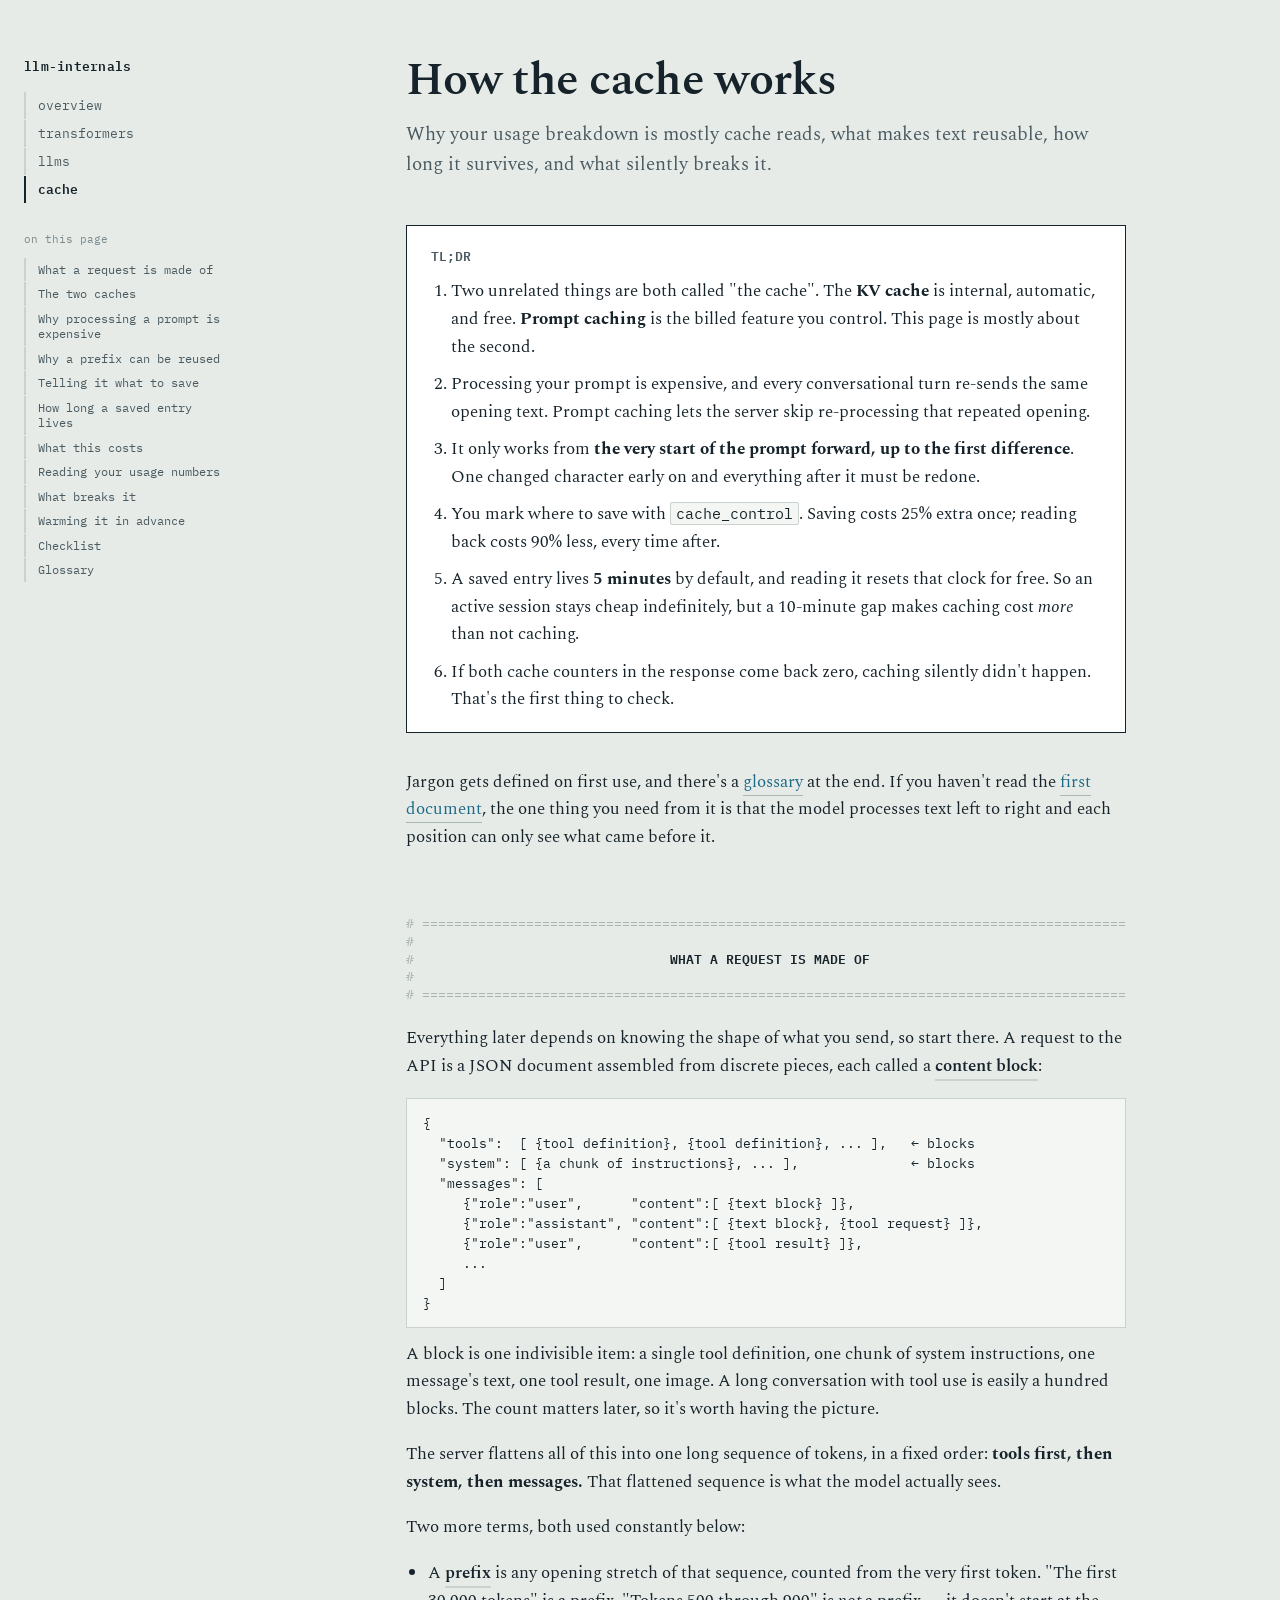
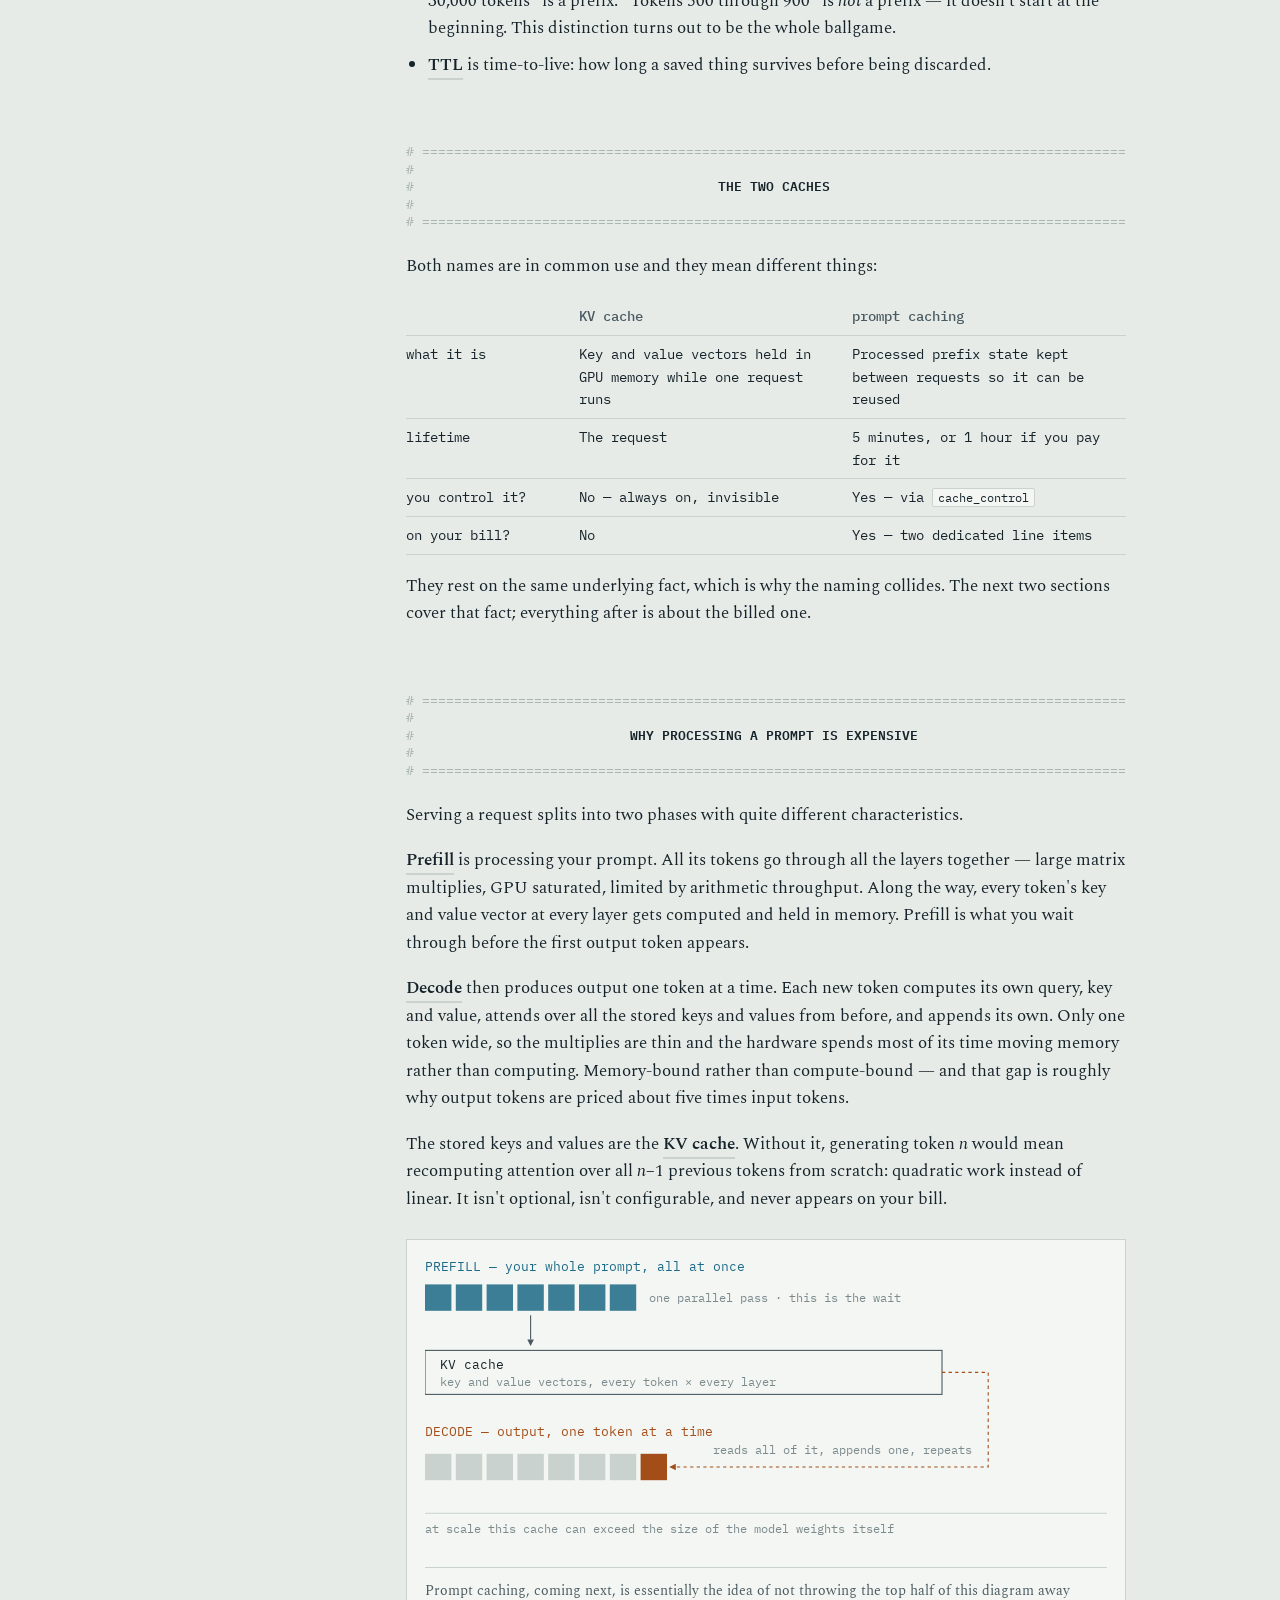
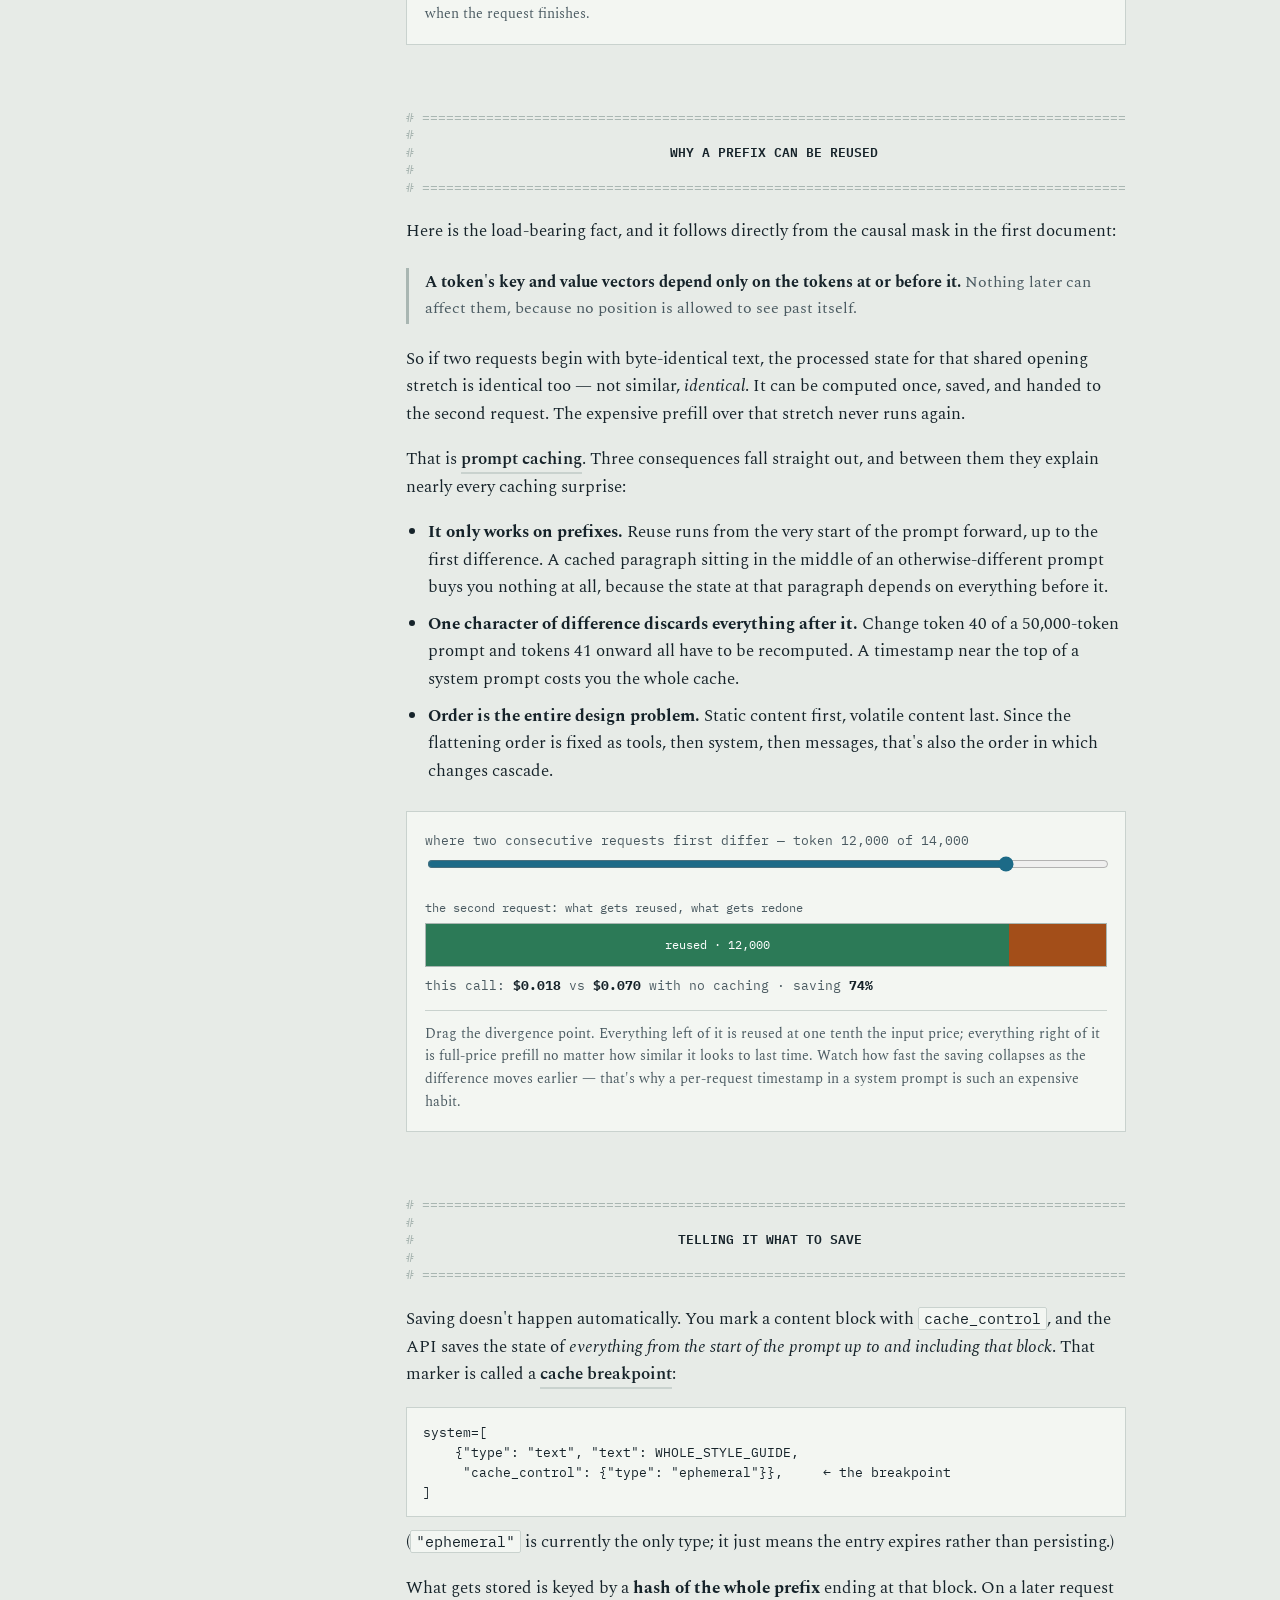
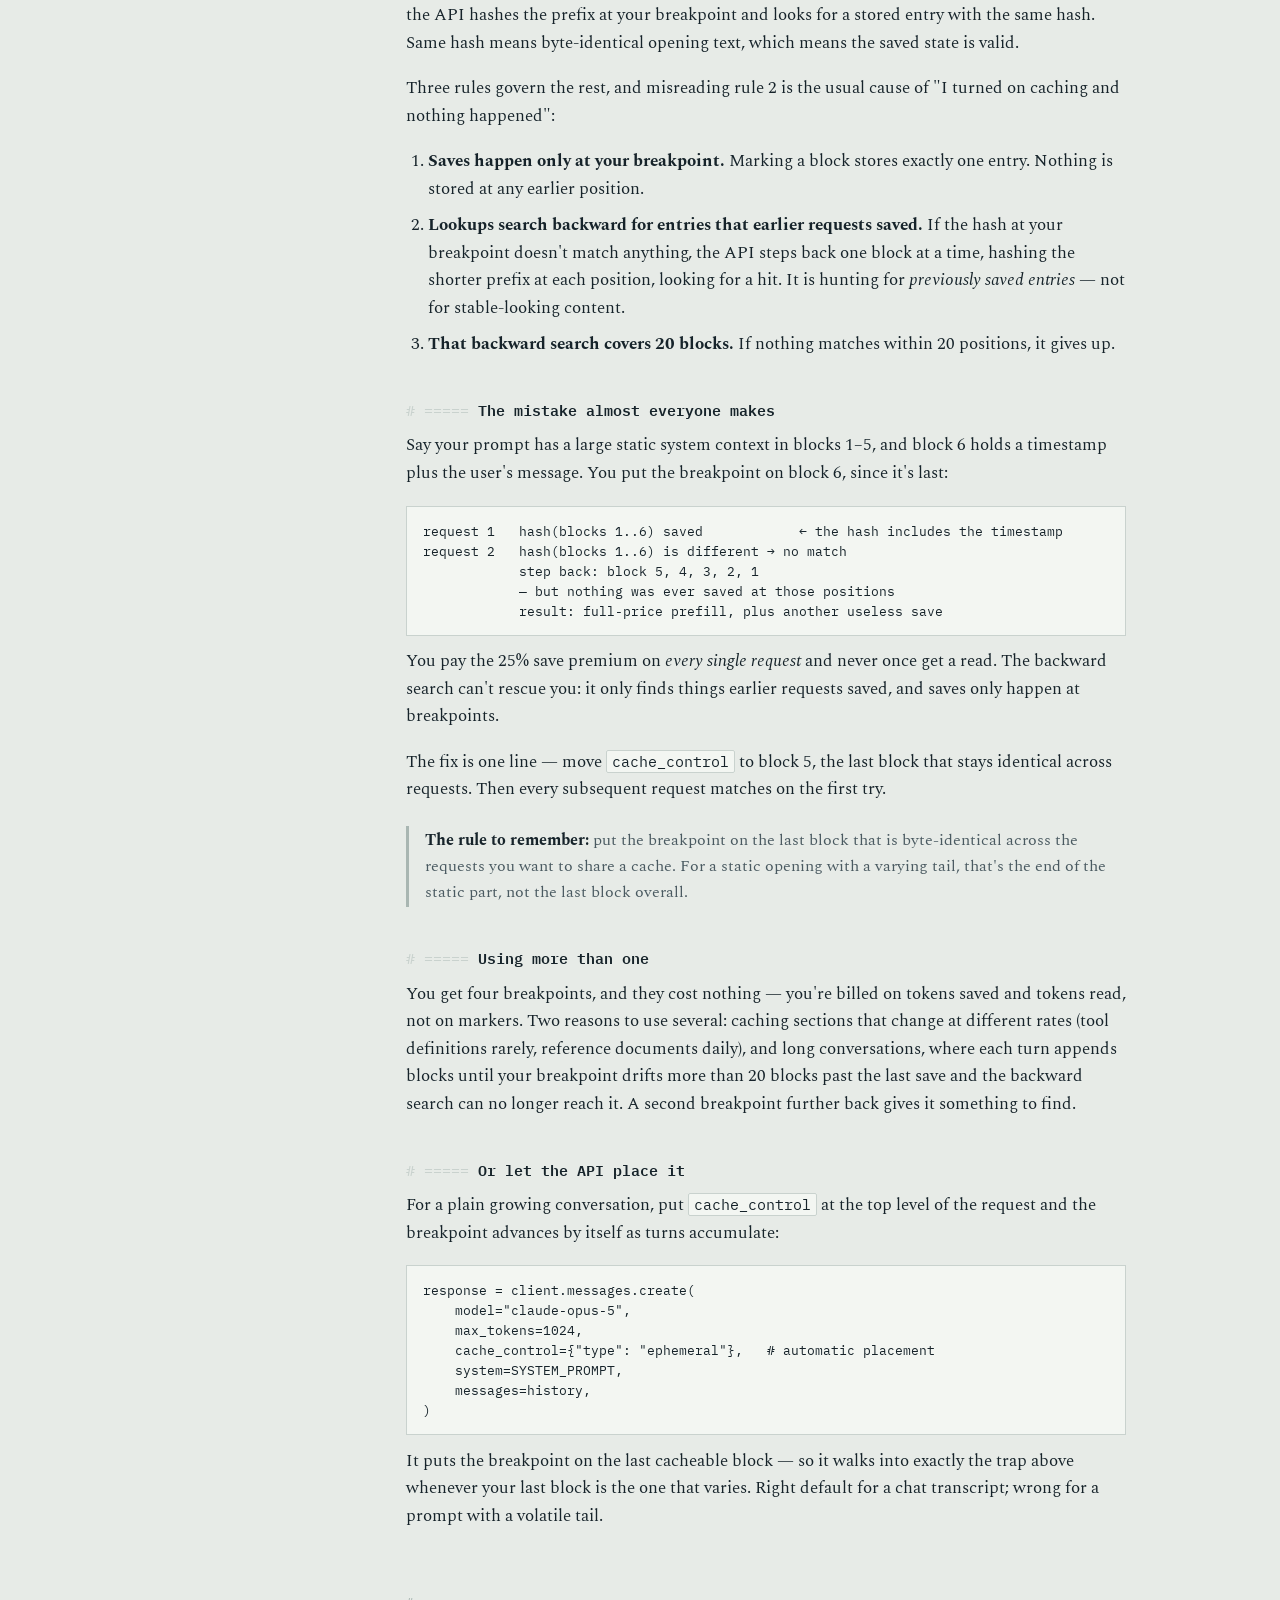
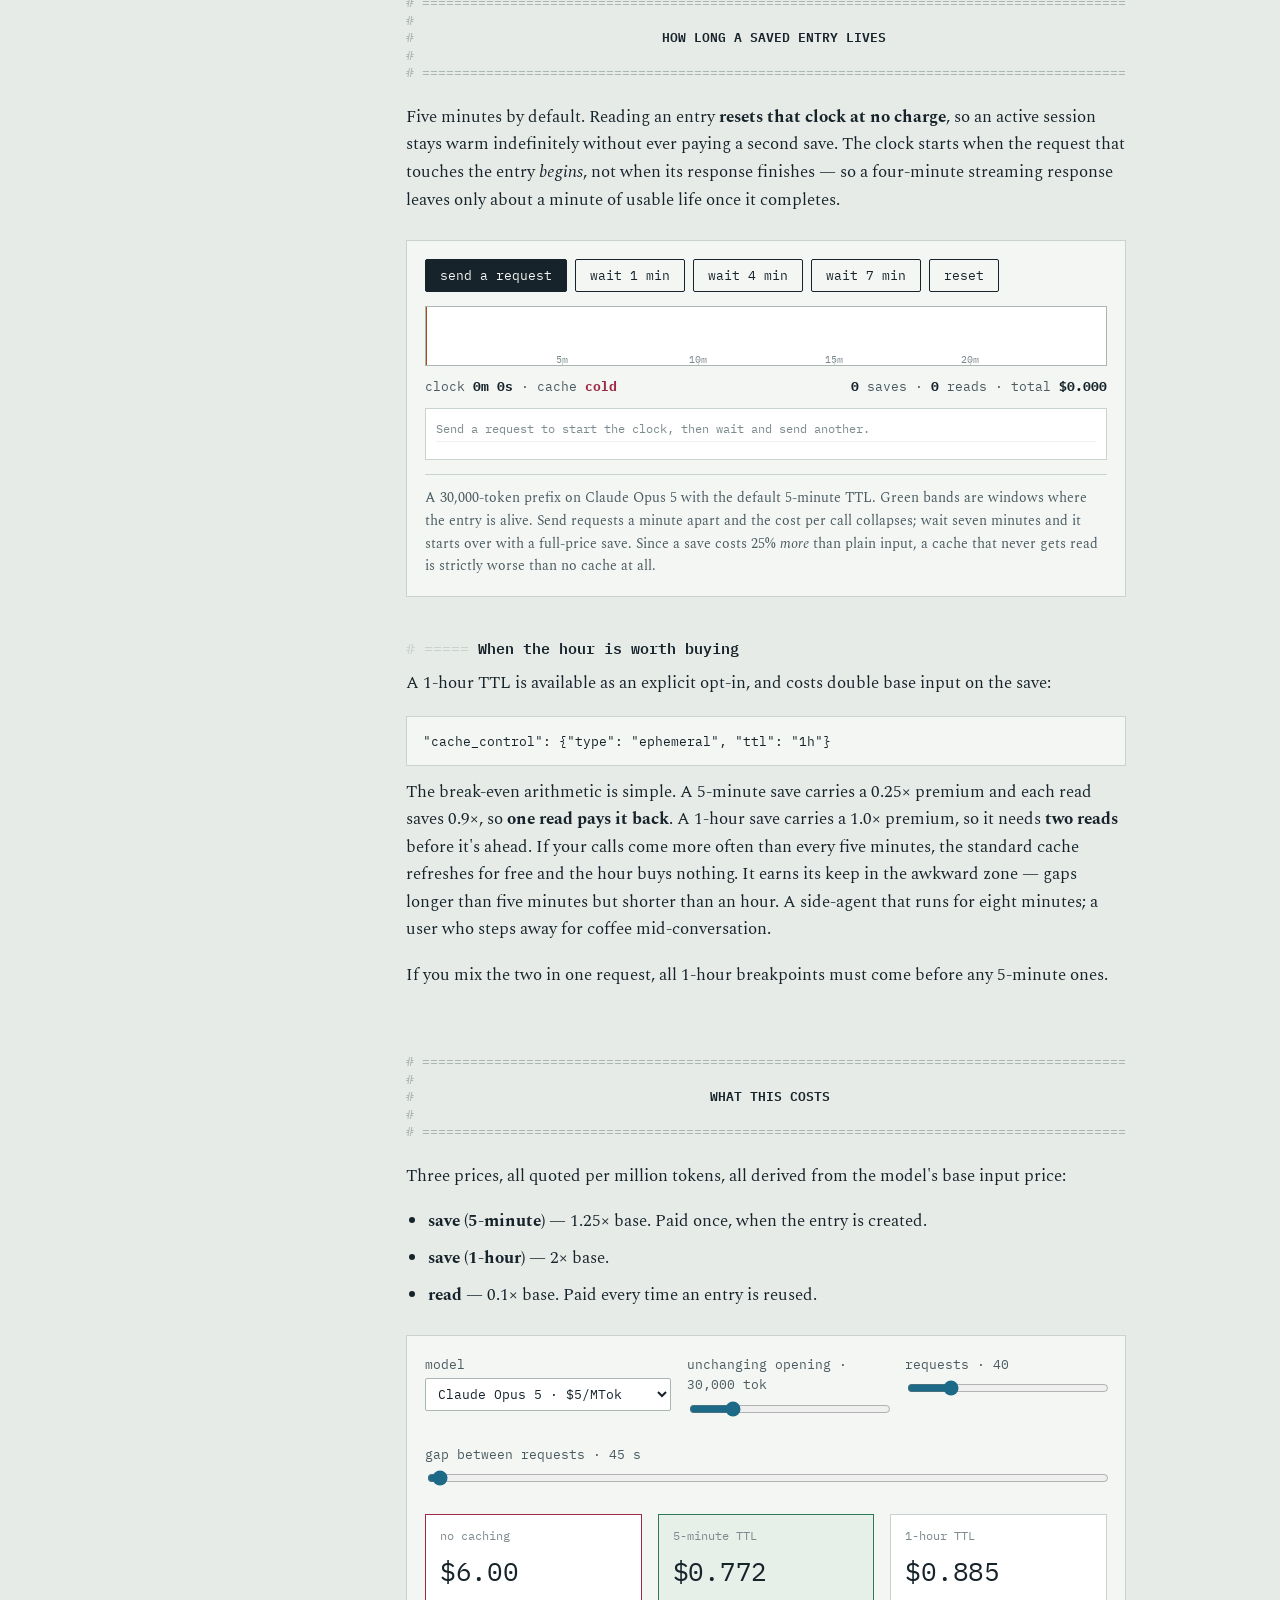
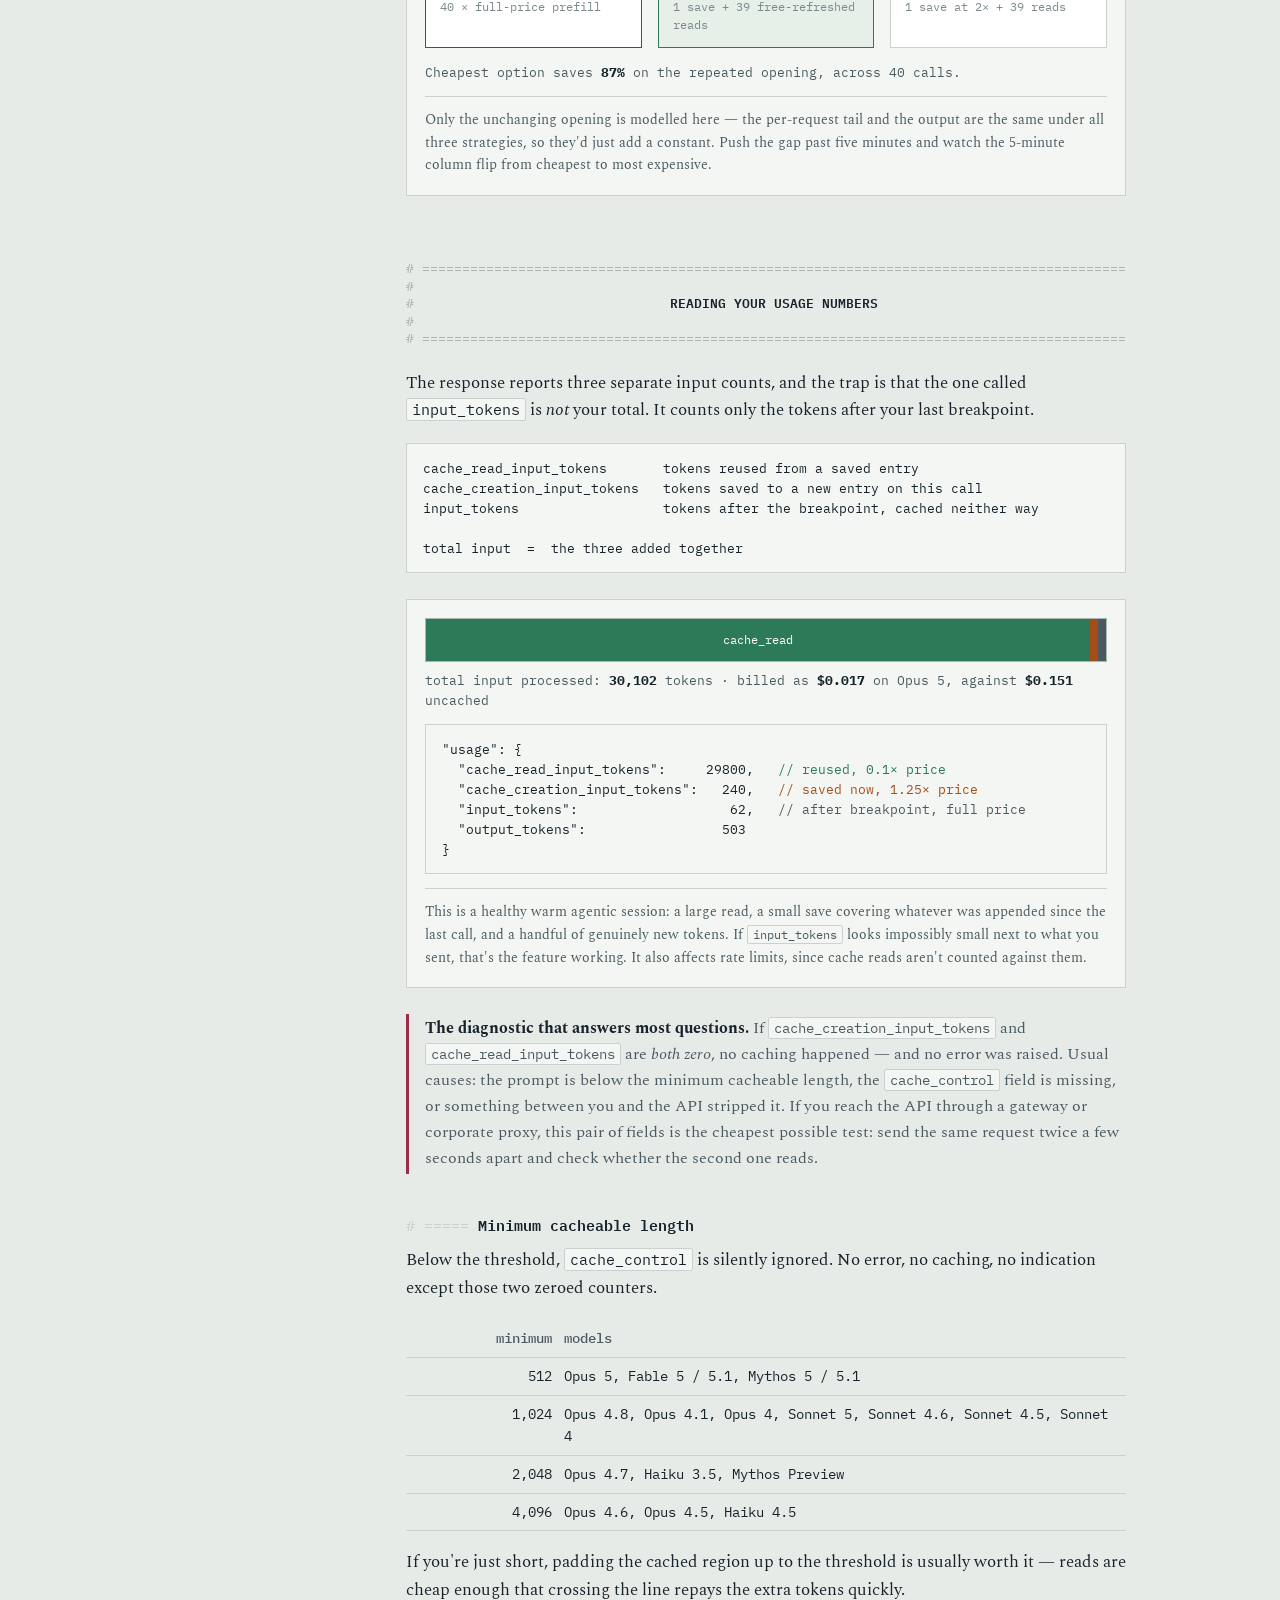
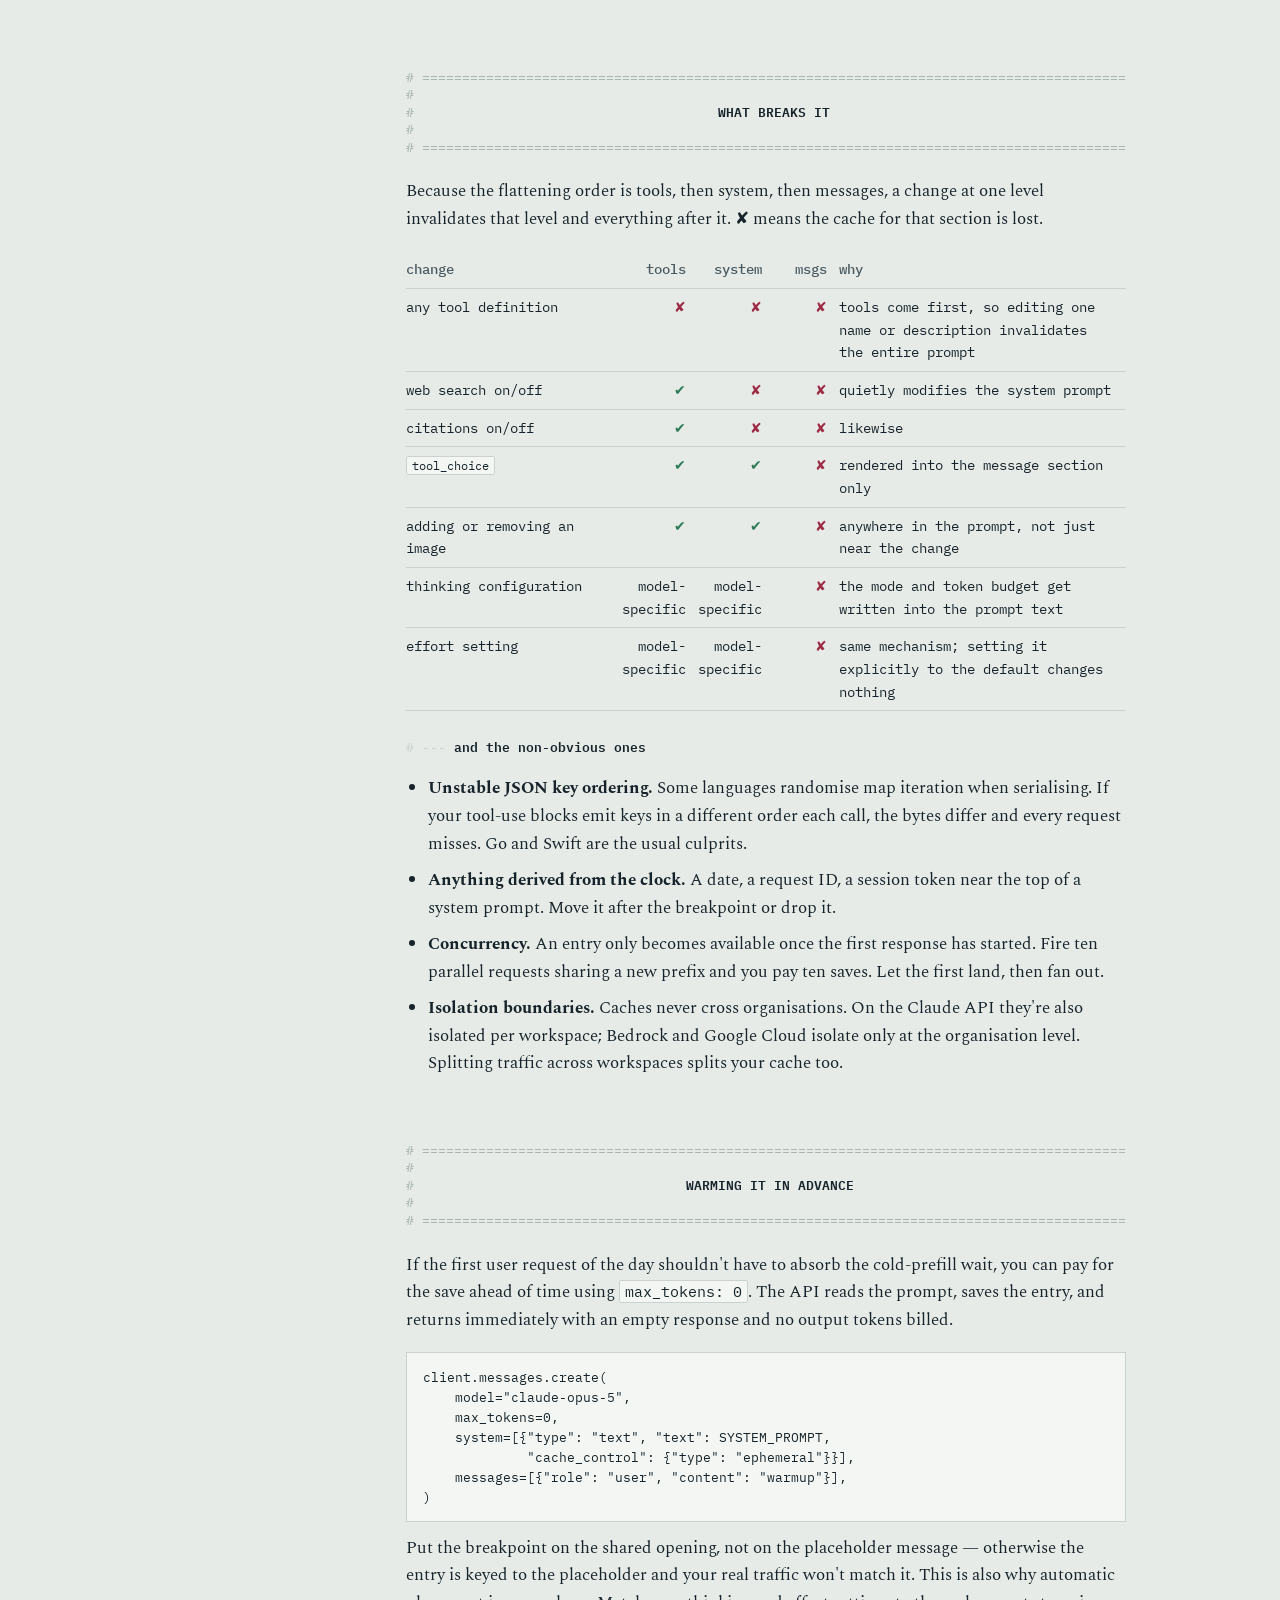
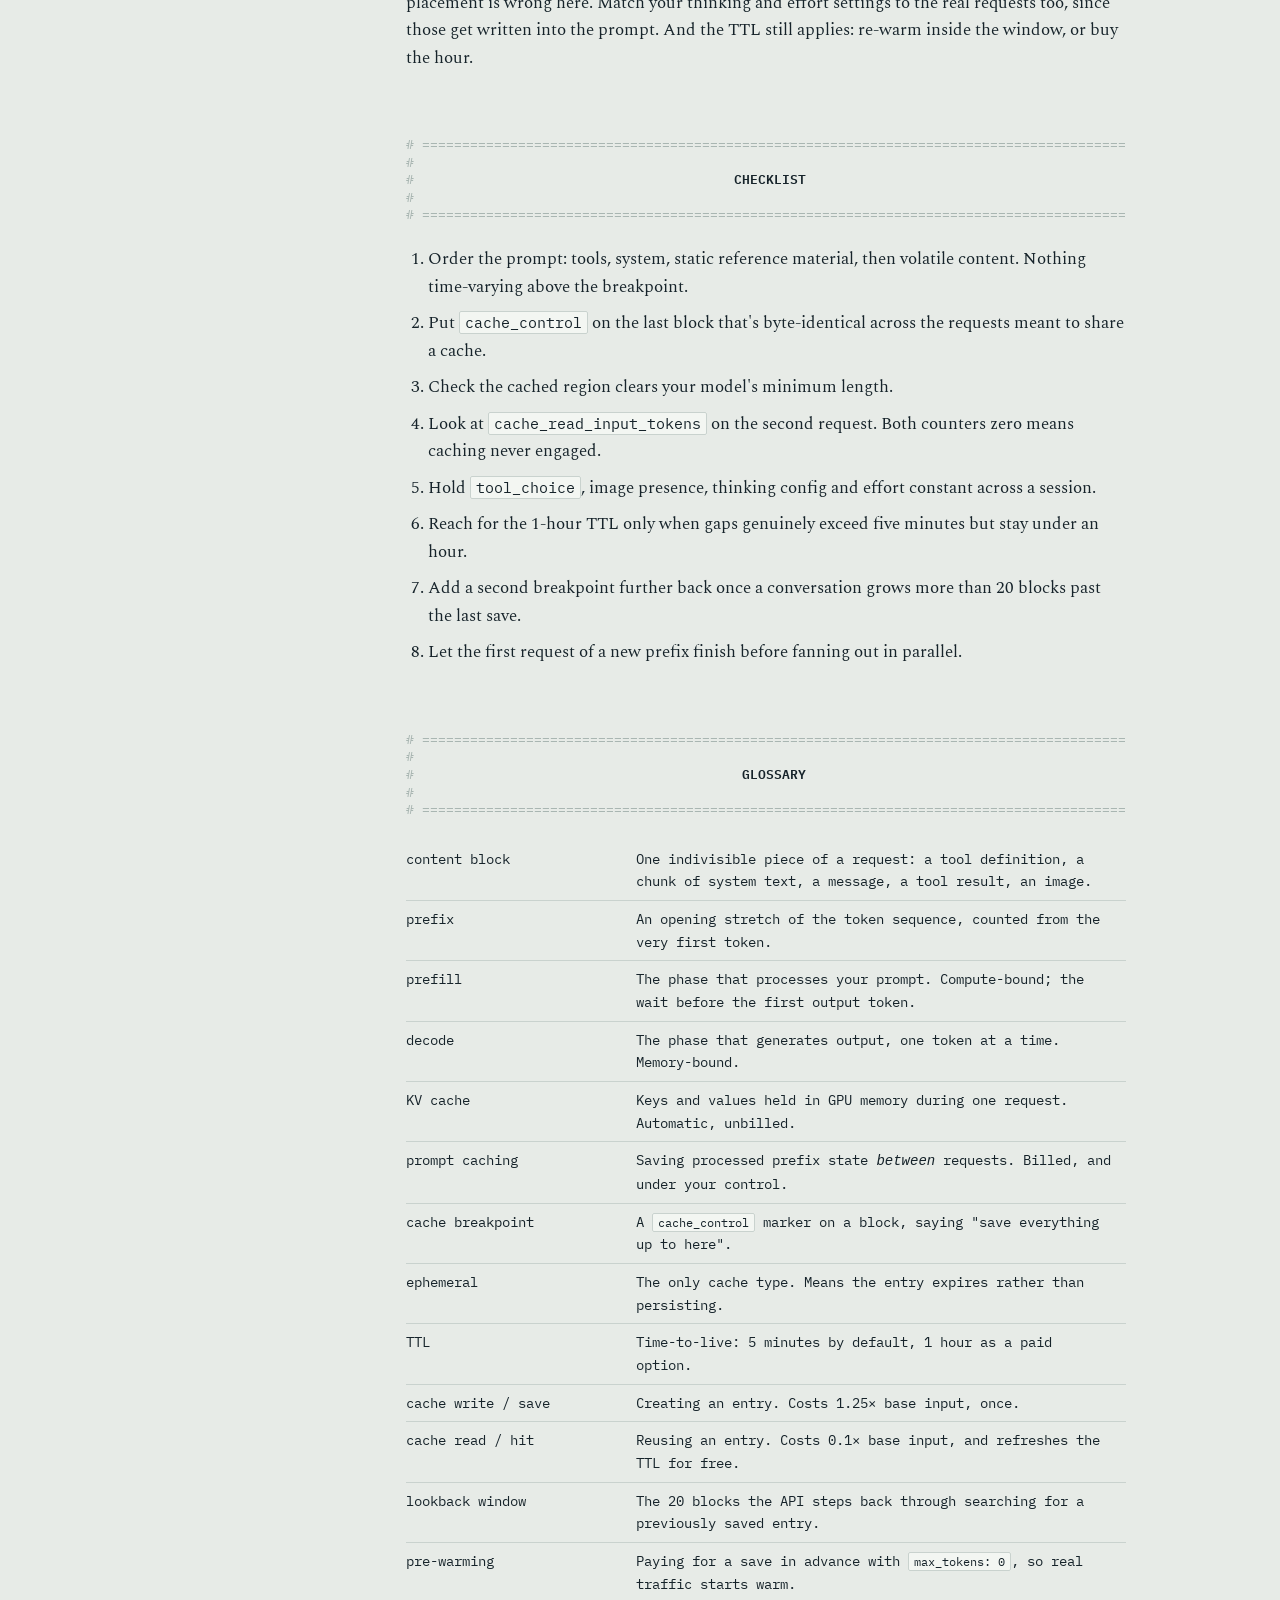
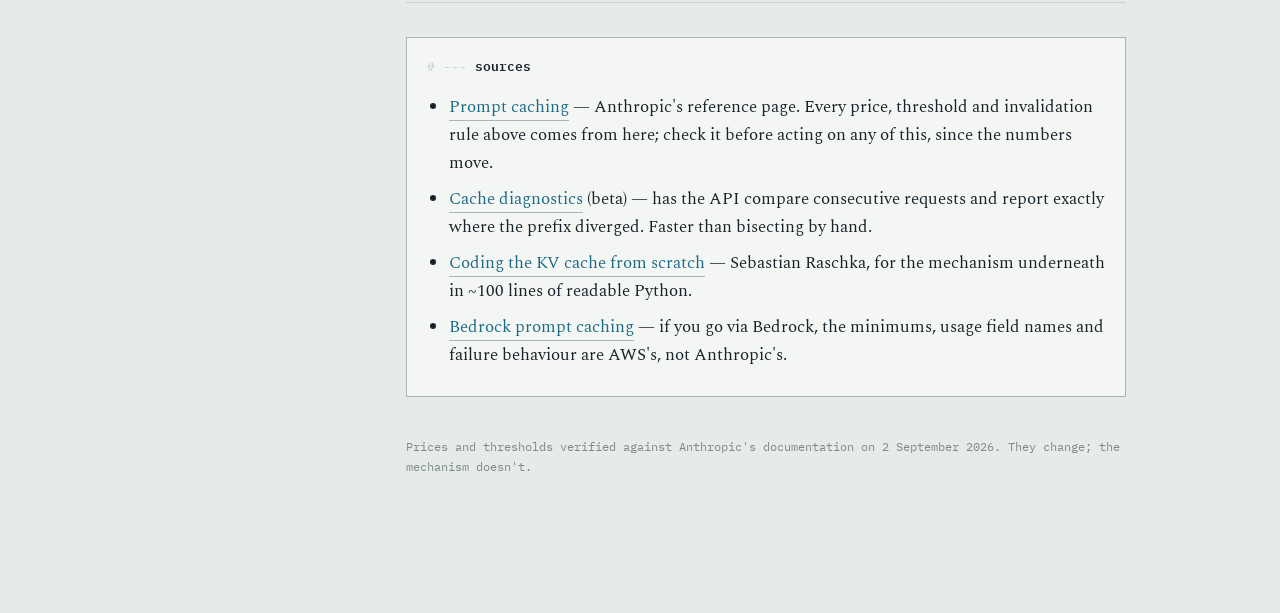
==== commit 4190ccdb: "fix: make sidebar visible again" ====
--- a/cache.html
+++ b/cache.html
@@ -265,7 +265,7 @@
 
 <p>If you mix the two in one request, all 1-hour breakpoints must come before any 5-minute ones.</p>
 
-<div class="bannerwrap"><h2>
+<div class="bannerwrap" id="costs"><h2>
 <span class="sr">What this costs</span>
 <span class="art" aria-hidden="true"></span></h2></div>
 
--- a/assets/site.css
+++ b/assets/site.css
@@ -73,17 +73,6 @@
 
 /* every block-level child of the column fills it exactly */
 .wrap > *{max-width:100%}
-
-@media(min-width:1024px){
-  .shell{
-    display:flex; gap:52px; justify-content:center;
-    align-items:flex-start; padding:0 24px;
-  }
-  .side{display:block;flex:0 0 var(--side-w);position:sticky;top:0;
-        max-height:100vh;overflow-y:auto;padding:56px 0 40px}
-  .wrap{flex:0 1 var(--measure)}
-  .bar{display:none}
-}
 
 
 /* ======================================================================
@@ -110,6 +99,21 @@
 .side .lab{font-family:var(--mono);font-size:11px;color:var(--faint);margin-bottom:9px}
 .side .toc a{font-size:11.5px;padding:4px 0 4px 12px}
 .side .toc a.on{color:var(--q);border-left-color:var(--q)}
+
+/* Wide screens: sidebar in, top bar out.
+   This block MUST stay after every base .side / .bar rule above — media
+   queries carry no extra specificity, so an equal-specificity rule later
+   in the file would silently win and hide the sidebar at all widths. */
+@media(min-width:1024px){
+  .shell{
+    display:flex; gap:52px; justify-content:center;
+    align-items:flex-start; padding:0 24px;
+  }
+  .side{display:block;flex:0 0 var(--side-w);position:sticky;top:0;
+        max-height:100vh;overflow-y:auto;padding:56px 0 40px}
+  .wrap{flex:0 1 var(--measure)}
+  .bar{display:none}
+}
 
 
 /* ======================================================================
